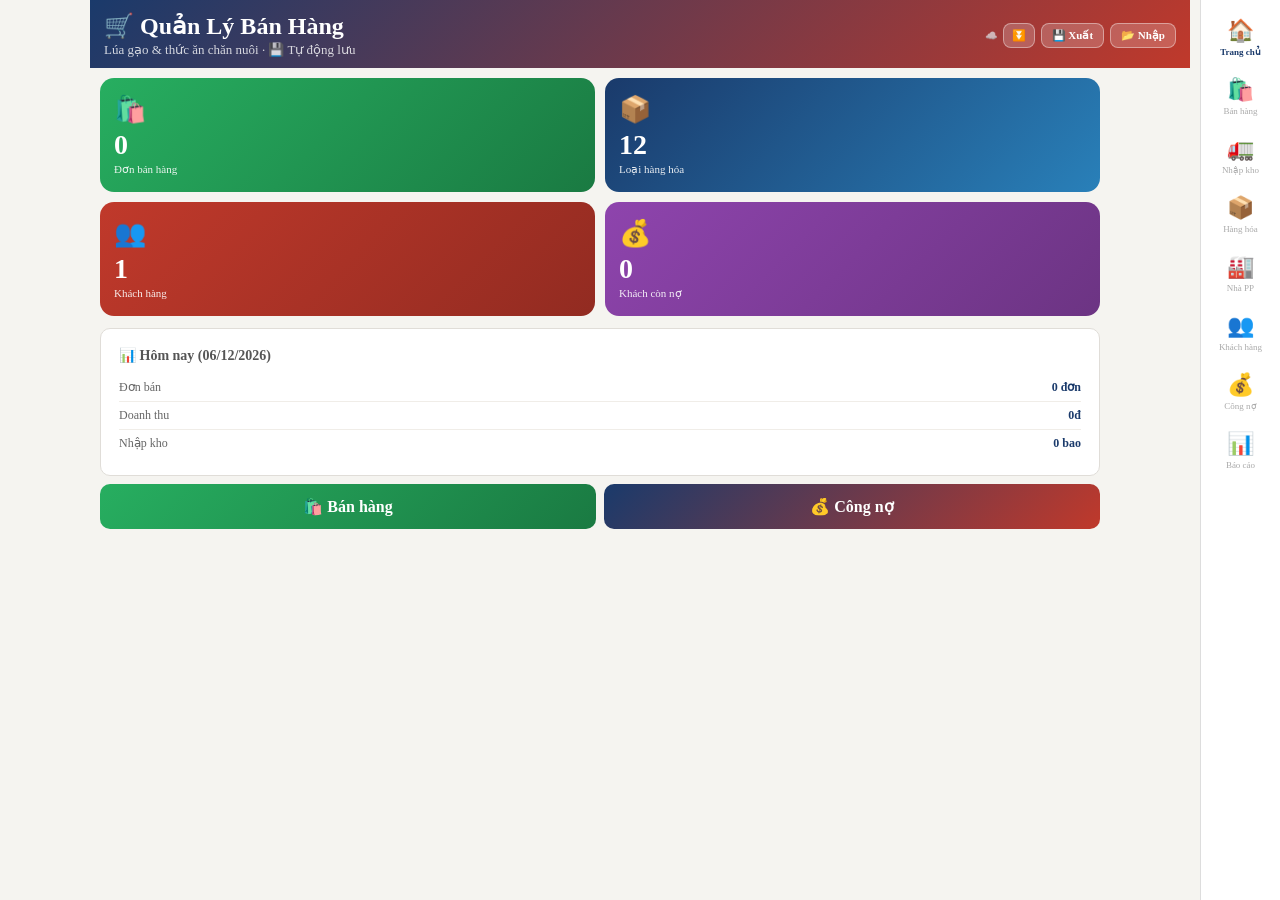
==== index.html @ ccd93d7a "Add files via upload" ====
<!DOCTYPE html>
<html lang="vi">
<head>
<meta charset="UTF-8">
<meta name="viewport" content="width=device-width,initial-scale=1,maximum-scale=1,user-scalable=no">
<meta name="theme-color" content="#1a3a6b">
<meta name="apple-mobile-web-app-capable" content="yes">
<meta name="apple-mobile-web-app-status-bar-style" content="black-translucent">
<meta name="apple-mobile-web-app-title" content="Bán Hàng">
<meta name="application-name" content="Bán Hàng">
<link rel="apple-touch-icon" id="apple-icon" sizes="192x192" href="">
<link rel="icon" id="fav-icon" type="image/png" href="">
<title>Quản Lý Bán Hàng</title>

<style>
*{box-sizing:border-box;margin:0;padding:0}
body{font-family:'Times New Roman',serif;background:#f5f4f0;max-width:430px;margin:0 auto;min-height:100vh}
button,input,select{font-family:inherit}
.app{display:flex;flex-direction:column;min-height:100vh}
.hdr{background:linear-gradient(135deg,#1a3a6b,#c0392b);padding:12px 14px 10px;color:#fff}
.hdr h1{font-size:17px;font-weight:700}
.hdr p{font-size:11px;opacity:.8;margin-top:2px}
.body{flex:1;padding:10px 10px 76px;overflow-y:auto}
/* NAV MẶC ĐỊNH - nằm dưới (mobile) */
.nav{position:fixed;bottom:0;left:50%;transform:translateX(-50%);width:100%;max-width:430px;background:#fff;border-top:.5px solid #ddd;display:flex;z-index:50;flex-direction:row}
.nav button{flex:1;padding:4px 0 6px;border:none;background:none;display:flex;flex-direction:column;align-items:center;gap:1px;cursor:pointer;color:#aaa;font-size:8px}
.nav button.active{color:#1a3a6b;font-weight:700}
.nav .ico{font-size:16px}
/* NAV DỌC - khi màn hình rộng */
.nav.vertical{position:fixed;right:0;top:0;bottom:0;left:auto;transform:none;width:80px;max-width:80px;height:100vh;border-top:none;border-left:.5px solid #ddd;flex-direction:column;padding:8px 0}
.nav.vertical button{flex:none;padding:10px 4px;font-size:9px;width:100%}
.nav.vertical .ico{font-size:22px}
/* BODY khi nav dọc */
.body.has-sidenav{padding:10px 90px 10px 10px}
.card{background:#fff;border-radius:10px;border:.5px solid #e0ddd8;padding:10px 12px;margin-bottom:8px}
.btn{width:100%;padding:10px;border-radius:10px;background:linear-gradient(135deg,#1a3a6b,#c0392b);color:#fff;border:none;font-weight:700;font-size:13px;cursor:pointer;margin-bottom:9px}
.btn.g{background:linear-gradient(135deg,#27ae60,#1a7a42)}
.btn.gr{background:#888}
.btn.sm{width:auto;padding:4px 8px;font-size:10px;margin-bottom:0;border-radius:6px}
.btn.sm.e{background:#EEEDFE;color:#1a3a6b}
.btn.sm.d{background:#FCEBEB;color:#c0392b}
.inp{width:100%;padding:8px 10px;border-radius:8px;border:.5px solid #ccc;font-size:13px;outline:none}
.sel{width:100%;padding:8px 10px;border-radius:8px;border:.5px solid #ccc;font-size:13px;background:#fff}
.lbl{font-size:11px;color:#555;margin-bottom:3px;display:block;margin-top:7px}
.st{font-size:12px;color:#555;margin-bottom:5px;font-weight:700}
.g2{display:grid;grid-template-columns:1fr 1fr;gap:8px;margin-bottom:8px}
.g3{display:grid;grid-template-columns:1fr 1fr 1fr;gap:6px}
.ov{position:fixed;inset:0;background:rgba(0,0,0,.5);z-index:100;display:flex;align-items:flex-end;justify-content:center}
.sh{background:#fff;border-radius:14px 14px 0 0;padding:16px 13px 28px;width:100%;max-width:430px;max-height:92vh;overflow-y:auto}
.toast{position:fixed;top:18px;left:50%;transform:translateX(-50%);background:#1a3a6b;color:#fff;padding:8px 18px;border-radius:999px;font-size:12px;z-index:300;white-space:nowrap;display:none}
.th{display:grid;background:#1a3a6b;padding:6px 8px;gap:3px;border-radius:8px 8px 0 0}
.th span{font-size:10px;color:#fff;font-weight:700}
.tr{display:grid;padding:5px 8px;gap:3px;align-items:center;border-bottom:.5px solid #f0ede8}
.tr:nth-child(even){background:#f9f8f5}
.tr:nth-child(odd){background:#fff}
.ti{padding:4px 6px;border-radius:6px;border:.5px solid #ddd;font-size:12px;outline:none;width:100%;background:#fff}
.ts{padding:4px 5px;border-radius:6px;border:.5px solid #ddd;font-size:11px;background:#fff;width:100%}
.bdg{font-size:9px;padding:2px 6px;border-radius:999px;font-weight:700;display:inline-block}
.npp-hdr{border-radius:10px;padding:9px 13px;display:flex;align-items:center;cursor:pointer;background:linear-gradient(135deg,#1a3a6b,#c0392b);margin-bottom:0}
.npp-hdr.op{border-radius:10px 10px 0 0}
.npp-bd{background:#fff;border:.5px solid #e0ddd8;border-top:none;border-radius:0 0 10px 10px;overflow:hidden;margin-bottom:7px}
@media print{.nav,.no-print{display:none!important}}
@media(min-width:600px){
  body{max-width:680px;font-size:15px}
  .hdr h1{font-size:22px}
  .hdr p{font-size:13px}
  .card{padding:18px}
  .btn{font-size:15px;padding:13px}
  .inp,.sel{font-size:15px;padding:12px 14px}
  .lbl{font-size:13px}
  .st{font-size:14px}
  .body{padding:16px 16px 80px}
  .nav button{font-size:10px;padding:6px 0 8px}
  .nav .ico{font-size:20px}
  .th span{font-size:12px}
  .ti{font-size:14px;padding:6px 8px}
  .ts{font-size:13px;padding:6px 8px}
  .bdg{font-size:11px;padding:3px 8px}
  .toast{font-size:14px;padding:10px 22px}
}
@media(min-width:900px){
  body{max-width:960px;font-size:16px}
  .hdr h1{font-size:24px}
  .inp,.sel{font-size:16px}
  .btn{font-size:16px}
  .lbl{font-size:14px}
  .sh{max-width:540px}
  .nav{max-width:960px}
}
@media(min-width:1200px){
  body{max-width:1100px}
  .sh{max-width:580px}
}
</style>
</head>
<body>
<div class="app">
  <div class="hdr">
    <div style="display:flex;align-items:center;justify-content:space-between">
      <div>
        <h1>🛒 Quản Lý Bán Hàng</h1>
        <p>Lúa gạo &amp; thức ăn chăn nuôi · 💾 Tự động lưu</p>
      </div>
      <div style="display:flex;gap:6px;align-items:center">
        <span id="sync_status" style="font-size:10px;color:rgba(255,255,255,.7);transition:opacity .5s">☁️</span>
        <button onclick="syncDown()" style="padding:5px 8px;border-radius:8px;background:rgba(255,255,255,.2);color:#fff;border:1px solid rgba(255,255,255,.4);font-size:11px;cursor:pointer" title="Tải từ cloud">⏬</button>
        <button onclick="xuatDL()" style="padding:5px 10px;border-radius:8px;background:rgba(255,255,255,.2);color:#fff;border:1px solid rgba(255,255,255,.4);font-size:11px;cursor:pointer;font-weight:700">💾 Xuất</button>
        <label style="padding:5px 10px;border-radius:8px;background:rgba(255,255,255,.2);color:#fff;border:1px solid rgba(255,255,255,.4);font-size:11px;cursor:pointer;font-weight:700">📂 Nhập<input type="file" accept=".json" onchange="nhapDL(this)" style="display:none"></label>
      </div>
    </div>
  </div>
  <div class="body" id="body"></div>
  <nav class="nav" id="nav"></nav>
</div>
<div class="toast" id="toast"></div>
<div class="ov" id="ov" style="display:none">
  <div class="sh" id="sh"></div>
</div>



<script>

// Tạo icon PNG động bằng Canvas
document.addEventListener('DOMContentLoaded',function(){
(function(){
  function makeIcon(size){
    const c=document.createElement('canvas');
    c.width=size;c.height=size;
    const ctx=c.getContext('2d');
    const r=size*0.2;
    // Nền gradient bo góc
    const g=ctx.createLinearGradient(0,0,size,size);
    g.addColorStop(0,'#1a3a6b');
    g.addColorStop(1,'#c0392b');
    ctx.fillStyle=g;
    ctx.beginPath();
    ctx.moveTo(r,0);ctx.lineTo(size-r,0);
    ctx.quadraticCurveTo(size,0,size,r);
    ctx.lineTo(size,size-r);
    ctx.quadraticCurveTo(size,size,size-r,size);
    ctx.lineTo(r,size);
    ctx.quadraticCurveTo(0,size,0,size-r);
    ctx.lineTo(0,r);
    ctx.quadraticCurveTo(0,0,r,0);
    ctx.closePath();ctx.fill();
    // Bông lúa
    ctx.font=(size*0.45)+'px serif';
    ctx.textAlign='center';ctx.textBaseline='middle';
    ctx.fillText('🌾',size/2,size*0.38);
    // Con heo
    ctx.font=(size*0.3)+'px serif';
    ctx.fillText('🐖',size/2,size*0.75);
    return c.toDataURL('image/png');
  }
  // Tạo icon 192x192 cho Android/iOS
  const url192=makeIcon(192);
  const url32=makeIcon(32);
  // Gán vào link tags
  document.getElementById('apple-icon').href=url192;
  document.getElementById('fav-icon').href=url32;
  // Thêm manifest động cho Android PWA
  const manifest={
    name:'Quản Lý Bán Hàng',
    short_name:'Bán Hàng',
    start_url:'./',
    display:'standalone',
    background_color:'#1a3a6b',
    theme_color:'#1a3a6b',
    icons:[{src:url192,sizes:'192x192',type:'image/png'},{src:url192,sizes:'512x512',type:'image/png'}]
  };
  const blob=new Blob([JSON.stringify(manifest)],{type:'application/json'});
  const mUrl=URL.createObjectURL(blob);
  const ml=document.createElement('link');
  ml.rel='manifest';ml.href=mUrl;
  document.head.appendChild(ml);
})();
});




const SK='bh_v8';
const INDS=['🌾 Lúa gạo','🐾 Thức ăn chăn nuôi'];
const GROUPS=['🐟 Thủy sản','🐖 Gia súc gia cầm','🌾 Lúa / Gạo / Cám','💊 Thuốc / Phụ gia','📦 Khác'];
const SZF=['','0.3 ly','0.5 ly','0.8 ly','1 ly','2 ly','3 ly','4 ly','6 ly','8 ly','9 ly','10 ly','12 ly'];
const SZG=['','Bắp hạt','Bắp 2 ly','Bắp 4 ly','Bắp 6 ly','Hạt nhỏ','Hạt to','Nguyên hạt','Xay mịn','Xay thô'];
const NETS=[1,5,10,15,25,40,50];
const DTYPES=['Không có','% Phần trăm','Số tiền','Công thức (X+Y)'];
const PAYS=['Tiền mặt','Chuyển khoản','Công nợ','Kết hợp'];
const PROVS=['An Giang','Bạc Liêu','Bến Tre','Cà Mau','Cần Thơ','Đồng Tháp','Hậu Giang','Kiên Giang','Long An','Sóc Trăng','Tiền Giang','Trà Vinh','Vĩnh Long','Khác'];
const CARS=['Xe máy','Xe tải nhỏ','Xe tải lớn','Xe bán tải','Xe đạp','Khác'];
const CNOTES=['Dễ tính','Khó tính','Hay trả chậm','Khách VIP','Cần chú ý','Khách mới','Thân thiết'];
const NC={'Dễ tính':['#E1F5EE','#0F6E56'],'Khó tính':['#FCEBEB','#A32D2D'],'Hay trả chậm':['#FAEEDA','#854F0B'],'Khách VIP':['#EEEDFE','#3C3489'],'Cần chú ý':['#FCEBEB','#854F0B'],'Khách mới':['#E6F1FB','#185FA5'],'Thân thiết':['#EAF3DE','#27500A']};
const GC={'🐟 Thủy sản':['#E6F1FB','#185FA5'],'🐖 Gia súc gia cầm':['#EEEDFE','#3C3489'],'🌾 Lúa / Gạo / Cám':['#EAF3DE','#27500A'],'💊 Thuốc / Phụ gia':['#FAEEDA','#854F0B'],'📦 Khác':['#F1EFE8','#5F5E5A']};
const TABS=[{k:'home',l:'Trang chủ',i:'🏠'},{k:'sell',l:'Bán hàng',i:'🛍️'},{k:'import',l:'Nhập kho',i:'🚛'},{k:'products',l:'Hàng hóa',i:'📦'},{k:'npp',l:'Nhà PP',i:'🏭'},{k:'customers',l:'Khách hàng',i:'👥'},{k:'debt',l:'Công nợ',i:'💰'},{k:'report',l:'Báo cáo',i:'📊'}];
const TODAY=new Date().toISOString().slice(0,10);
function getToday(){return new Date().toISOString().slice(0,10);}
let NID=500;

// Helper functions defined below
// setPer defined below

const INIT_NPPS=[
  {id:'HT',name:'NewHope',loc:'Bạc Liêu',bot:true,ind:['🐾 Thức ăn chăn nuôi']},
  {id:'HaiDai',name:'Hải Đại',loc:'Bạc Liêu',bot:false,ind:['🐾 Thức ăn chăn nuôi']},
  {id:'NQP',name:'NQP',loc:'Cai Lậy',bot:false,ind:['🌾 Lúa gạo']},
  {id:'NHG',name:'NHG',loc:'Thốt Nốt',bot:false,ind:['🌾 Lúa gạo','🐾 Thức ăn chăn nuôi']},
  {id:'LocPhat',name:'Lộc Phát',loc:'Sadec',bot:false,ind:['🌾 Lúa gạo']},
  {id:'Dachan',name:'Dachan',loc:'Sóc Trăng',bot:false,ind:['🐾 Thức ăn chăn nuôi']},
  {id:'EH',name:'EH',loc:'Hậu Giang',bot:false,ind:['🐾 Thức ăn chăn nuôi']},
  {id:'TVT',name:'TVT',loc:'Hậu Giang',bot:false,ind:['🐾 Thức ăn chăn nuôi']},
];

const INIT_PRODS=[
  {id:1,code:'510',npp:'HT',ind:'🐾 Thức ăn chăn nuôi',group:'🐖 Gia súc gia cầm',animal:'Gà con',name:'Gà con mới nở',protein:21,net:25,prices:[{price:0,date:'2026-01-01'}],discount:{type:'Không có'}},
  {id:2,code:'511',npp:'HT',ind:'🐾 Thức ăn chăn nuôi',group:'🐖 Gia súc gia cầm',animal:'Gà lớn',name:'Gà lớn',protein:19,net:25,prices:[{price:0,date:'2026-01-01'}],discount:{type:'Không có'}},
  {id:3,code:'853',npp:'HT',ind:'🐾 Thức ăn chăn nuôi',group:'🐖 Gia súc gia cầm',animal:'Heo',name:'Heo thịt',protein:32,net:25,prices:[{price:250000,date:'2026-04-01'},{price:262000,date:'2026-04-13'}],discount:{type:'Không có'}},
  {id:4,code:'915',npp:'HT',ind:'🐾 Thức ăn chăn nuôi',group:'🐖 Gia súc gia cầm',animal:'Heo',name:'Heo nái chửa',protein:13,net:25,prices:[{price:0,date:'2026-01-01'}],discount:{type:'Không có'}},
  {id:5,code:'6318',npp:'HT',ind:'🐾 Thức ăn chăn nuôi',group:'🐟 Thủy sản',animal:'Cá',name:'Cá có vảy',protein:18,net:25,prices:[{price:0,date:'2026-01-01'}],discount:{type:'Không có'}},
  {id:6,code:'633',npp:'HT',ind:'🐾 Thức ăn chăn nuôi',group:'🐟 Thủy sản',animal:'Cá',name:'Cá tạp cá phi',protein:20,net:25,prices:[{price:0,date:'2026-01-01'}],discount:{type:'Không có'}},
  {id:7,code:'H666',npp:'HaiDai',ind:'🐾 Thức ăn chăn nuôi',group:'🐖 Gia súc gia cầm',animal:'Gà',name:'Gà lớn',protein:15,net:25,prices:[{price:200000,date:'2026-01-01'}],discount:{type:'Công thức (X+Y)',x:'10',y:'1'}},
  {id:8,code:'D48',npp:'HaiDai',ind:'🐾 Thức ăn chăn nuôi',group:'🐖 Gia súc gia cầm',animal:'Vịt',name:'Vịt đẻ',protein:20,net:25,prices:[{price:211000,date:'2026-01-01'}],discount:{type:'Không có'}},
  {id:9,code:'5451',npp:'NQP',ind:'🌾 Lúa gạo',group:'🌾 Lúa / Gạo / Cám',animal:'Gạo',name:'Gạo dẻo cơm mới',protein:0,net:25,prices:[{price:11200,date:'2026-01-01'}],discount:{type:'Không có'}},
  {id:10,code:'ST25',npp:'NHG',ind:'🌾 Lúa gạo',group:'🌾 Lúa / Gạo / Cám',animal:'Gạo',name:'Gạo ST25 hương biển',protein:0,net:25,prices:[{price:13500,date:'2026-01-01'}],discount:{type:'Không có'}},
  {id:11,code:'BắpBể',npp:'NHG',ind:'🌾 Lúa gạo',group:'🌾 Lúa / Gạo / Cám',animal:'Bắp',name:'Bắp làm bể',protein:0,net:25,prices:[{price:0,date:'2026-01-01'}],discount:{type:'Không có'}},
  {id:12,code:'S01',npp:'Dachan',ind:'🐾 Thức ăn chăn nuôi',group:'🐟 Thủy sản',animal:'Cá',name:'Thức ăn hỗn hợp cá',protein:40,net:25,prices:[{price:0,date:'2026-01-01'}],discount:{type:'Không có'}},
];
const INIT_CUSTS=[{id:1,name:'Trần Văn A',gender:'Nam',phone:'123456',licensePlate:'51A123',carType:'Xe tải nhỏ',carColor:'Trắng',houseNo:'222',ward:'7',street:'Trần Phú',province:'Bạc Liêu',type:'Khách sỉ',payMethod:'Tiền mặt',custNote:'Dễ tính',note:''}];

// STATE
let S={
  tab:'home',
  npps:[...INIT_NPPS],
  products:[...INIT_PRODS],
  customers:[...INIT_CUSTS],
  orders:[],imports:[],returns:[],payments:[],stock:[],
  oNpp:{},selCust:null,showInv:null,
  sell:{cid:'',date:getToday(),pay:'Tiền mặt',note:'',ind:'🐾 Thức ăn chăn nuôi',rows:eR(6),editId:null},
  imp:{ind:'🐾 Thức ăn chăn nuôi',npp:'HT',date:getToday(),rows:eR(8)},
  pf:{ind:'Tất cả',npp:'Tất cả',s:''},
  rpt:{tab:'overview',per:'day',from:getToday(),to:getToday(),ind:'Tất cả',pcode:'',bFrom:getToday(),bTo:getToday()},
  cs:'',cFrom:'',cTo:'',modal:null
};

function eR(n){return Array.from({length:n},(_,i)=>({id:i,pid:'',qty:'',price:'',size:''}));}

// PERSIST
function ld(){
  try{
    const d=localStorage.getItem(SK);
    if(d){
      const p=JSON.parse(d);
      if(p.npps)S.npps=p.npps;
      if(p.products)S.products=p.products;
      if(p.customers)S.customers=p.customers;
      if(p.orders)S.orders=p.orders;
      if(p.imports)S.imports=p.imports;
      if(p.returns)S.returns=p.returns;
      if(p.payments)S.payments=p.payments;
      if(p.stock)S.stock=p.stock;
    }
    // Dọn dẹp SP trùng ID
    const seen={};
    S.products=S.products.filter(p=>{
      if(seen[p.id])return false;
      seen[p.id]=true;
      return true;
    });
    // Dọn dẹp NPP trùng ID
    const seenNpp={};
    S.npps=S.npps.filter(n=>{
      if(seenNpp[n.id])return false;
      seenNpp[n.id]=true;
      return true;
    });
    // Dọn dẹp NPP trùng tên
    const seenNppName={};
    S.npps=S.npps.filter(n=>{
      const key=n.name.trim().toLowerCase();
      if(seenNppName[key])return false;
      seenNppName[key]=true;
      return true;
    });
  }catch(e){}
}
function sv(){
  try{localStorage.setItem(SK,JSON.stringify({npps:S.npps,products:S.products,customers:S.customers,orders:S.orders,imports:S.imports,returns:S.returns||[],payments:S.payments||[],stock:S.stock||[]}));}catch(e){}
}

// XUẤT DỮ LIỆU
function xuatDL(){
  const data={
    version:'bh_v8',
    exportDate:new Date().toISOString(),
    npps:S.npps,
    products:S.products,
    customers:S.customers,
    orders:S.orders,
    imports:S.imports,
    returns:S.returns||[]
  };
  const json=JSON.stringify(data,null,2);
  const blob=new Blob([json],{type:'application/json'});
  const url=URL.createObjectURL(blob);
  const a=document.createElement('a');
  const dateStr=new Date().toISOString().slice(0,10);
  a.href=url;
  a.download='banhang_data_'+dateStr+'.json';
  a.click();
  URL.revokeObjectURL(url);
  showT('✅ Đã xuất dữ liệu!');
}

// NHẬP DỮ LIỆU — MERGE thông minh, không ghi đè
function nhapDL(input){
  const file=input.files[0];
  if(!file)return;
  const reader=new FileReader();
  reader.onload=function(ev){
    try{
      const data=JSON.parse(ev.target.result);
      if(!data.products&&!data.npps){showT('⚠️ File không đúng định dạng!');return;}

      // Đếm dữ liệu mới sẽ được thêm vào
      const newProds=(data.products||[]).filter(p=>!S.products.find(x=>x.code===p.code));
      const newNpps=(data.npps||[]).filter(n=>!S.npps.find(x=>x.id===n.id));
      const newCusts=(data.customers||[]).filter(c=>!S.customers.find(x=>x.id===c.id));
      const newOrders=(data.orders||[]).filter(o=>!S.orders.find(x=>x.id===o.id));
      const newImports=(data.imports||[]).filter(i=>!S.imports.find(x=>x.date===i.date&&x.productCode===i.productCode&&x.qty===i.qty));
      const newReturns=(data.returns||[]).filter(r=>!(S.returns||[]).find(x=>x.date===r.date&&x.productCode===r.productCode&&x.qty===r.qty));
      const newPayments=(data.payments||[]).filter(p=>!(S.payments||[]).find(x=>x.id===p.id));

      // Đếm sản phẩm sẽ được cập nhật giá
      const updProds=(data.products||[]).filter(p=>{
        const ex=S.products.find(x=>x.code===p.code);
        if(!ex)return false;
        const newPrices=(p.prices||[]).filter(pr=>!(ex.prices||[]).find(ep=>ep.date===pr.date));
        return newPrices.length>0;
      });

      const info=[
        '📊 MERGE DỮ LIỆU (không ghi đè)',
        '━━━━━━━━━━━━━━━━━━━━',
        '🆕 SP mới thêm: '+newProds.length+' mã',
        '📈 SP cập nhật giá: '+updProds.length+' mã',
        '🏭 NPP mới: '+newNpps.length,
        '👥 Khách mới: '+newCusts.length,
        '🚛 Nhập kho mới: '+newImports.length+' dòng',
        '📋 Đơn bán mới: '+newOrders.length+' đơn',
        '↩️ Đổi trả mới: '+newReturns.length,
        '━━━━━━━━━━━━━━━━━━━━',
        'Dữ liệu cũ được GIỮ NGUYÊN',
        'Tiếp tục không?'
      ].join('\n');
      if(!confirm(info))return;

      // MERGE NPP
      newNpps.forEach(n=>S.npps.push(n));

      // MERGE sản phẩm: thêm mới + cập nhật giá SP đã có
      newProds.forEach(p=>S.products.push(p));
      S.products.forEach((p,idx)=>{
        const incoming=( data.products||[]).find(x=>x.code===p.code);
        if(!incoming)return;
        // Merge giá: chỉ thêm ngày chưa có
        const existDates=new Set((p.prices||[]).map(x=>x.date));
        const toAdd=(incoming.prices||[]).filter(pr=>!existDates.has(pr.date));
        if(toAdd.length>0){
          S.products[idx]={...p,prices:[...(p.prices||[]),...toAdd].sort((a,b)=>a.date.localeCompare(b.date))};
        }
        // Cập nhật chiết khấu nếu SP cũ chưa có
        if(p.discount&&p.discount.type==='Không có'&&incoming.discount&&incoming.discount.type!=='Không có'){
          S.products[idx]={...S.products[idx],discount:incoming.discount};
        }
      });

      // MERGE khách hàng
      newCusts.forEach(c=>S.customers.push(c));

      // MERGE đơn bán
      newOrders.forEach(o=>S.orders.push(o));

      // MERGE nhập kho
      newImports.forEach(i=>S.imports.push(i));

      // MERGE đổi trả
      if(!S.returns)S.returns=[];
      newReturns.forEach(r=>S.returns.push(r));

      // MERGE công nợ
      if(!S.payments)S.payments=[];
      newPayments.forEach(p=>S.payments.push(p));

      sv();
      const msg='✅ Merge xong!\n🆕 '+newProds.length+' SP mới · 📈 '+updProds.length+' SP cập nhật giá\n🚛 '+newImports.length+' nhập kho · 📋 '+newOrders.length+' đơn bán';
      showT('✅ Merge dữ liệu thành công!');
      render();
      alert(msg);
    }catch(err){
      showT('❌ Lỗi: '+err.message);
      console.error(err);
    }
    input.value='';
  };
  reader.readAsText(file,'utf-8');
}

// ==================== SUPABASE SYNC ====================
const SB_URL='https://jriumdfrfmgyilteehze.supabase.co';
const SB_KEY='sb_publishable_mqYYaTfqEgvsEJ-yu4kqPA_cDki34QG';
const SB_TABLE='banhang_data';
let syncTimer=null;
let isSyncing=false;
let lastSyncTime=null;

async function sbFetch(method,body=null){
  const opts={method,headers:{'Content-Type':'application/json','apikey':SB_KEY,'Authorization':'Bearer '+SB_KEY}};
  if(body)opts.body=JSON.stringify(body);
  const res=await fetch(`${SB_URL}/rest/v1/${SB_TABLE}?id=eq.main`,opts);
  return res;
}

// Đẩy dữ liệu lên cloud
async function syncUp(){
  if(isSyncing)return;
  isSyncing=true;
  showSyncStatus('⏫ Đang lưu cloud...');
  try{
    const payload={id:'main',data:{npps:S.npps,products:S.products,customers:S.customers,orders:S.orders,imports:S.imports,returns:S.returns||[],payments:S.payments||[],stock:S.stock||[]},updated_at:new Date().toISOString()};
    const res=await sbFetch('PATCH',payload);
    if(res.ok){lastSyncTime=new Date();showSyncStatus('☁️ Đã lưu '+fmtTime(lastSyncTime));}
    else{showSyncStatus('⚠️ Lỗi lưu cloud');}
  }catch(e){showSyncStatus('📵 Offline');}
  isSyncing=false;
}

// Kéo dữ liệu từ cloud về
async function syncDown(silent=false){
  if(!silent)showSyncStatus('⏬ Đang tải...');
  try{
    const res=await fetch(`${SB_URL}/rest/v1/${SB_TABLE}?id=eq.main&select=data,updated_at`,{headers:{'apikey':SB_KEY,'Authorization':'Bearer '+SB_KEY}});
    if(!res.ok){if(!silent)showSyncStatus('⚠️ Lỗi tải');return false;}
    const rows=await res.json();

    // Cloud trống → đẩy local lên
    if(!rows||!rows.length||!rows[0].data||Object.keys(rows[0].data).length===0){
      if(!silent)showSyncStatus('☁️ Cloud trống → đang lưu lên...');
      await syncUp();
      return false;
    }

    const d=rows[0].data;
    if(!d.products||d.products.length===0){
      if(!silent)showSyncStatus('☁️ Cloud chưa có dữ liệu → đang lưu lên...');
      await syncUp();
      return false;
    }

    const cloudTime=new Date(rows[0].updated_at);
    const localTimeStr=localStorage.getItem(SK+'_synctime');
    const localTime=localTimeStr?new Date(localTimeStr):new Date(0);

    // So sánh theo THỜI GIAN — cloud mới hơn → tải về
    if(cloudTime>localTime){
      if(!silent){
        const ok=confirm('Cloud có dữ liệu mới hơn ('+fmtTime(cloudTime)+')\nTải về không?');
        if(!ok)return false;
      }
      if(d.npps)S.npps=d.npps;
      if(d.products)S.products=d.products;
      if(d.customers)S.customers=d.customers;
      if(d.orders)S.orders=d.orders;
      if(d.imports)S.imports=d.imports;
      if(d.returns)S.returns=d.returns;
      if(d.payments)S.payments=d.payments;
      if(d.stock)S.stock=d.stock;
      sv();
      localStorage.setItem(SK+'_synctime',cloudTime.toISOString());
      lastSyncTime=cloudTime;
      showSyncStatus('✅ Đã tải '+fmtTime(cloudTime));
      render();
      return true;
    } else {
      if(!silent)showSyncStatus('☁️ Đã đồng bộ '+fmtTime(cloudTime));
      return false;
    }
  }catch(e){if(!silent)showSyncStatus('📵 Offline');return false;}
}

function fmtTime(d){
  if(!d)return'';
  return d.getHours().toString().padStart(2,'0')+':'+d.getMinutes().toString().padStart(2,'0');
}

function showSyncStatus(msg){
  let el=document.getElementById('sync_status');
  if(!el)return;
  el.textContent=msg;
  el.style.opacity='1';
  clearTimeout(el._t);
  el._t=setTimeout(()=>{el.style.opacity='.6';},3000);
}

// Lưu + tự đẩy lên cloud sau 2 giây (debounce)
function svSync(){
  sv();
  clearTimeout(syncTimer);
  syncTimer=setTimeout(()=>{
    syncUp();
    localStorage.setItem(SK+'_synctime',new Date().toISOString());
  },2000);
}
// HELPERS
const fmt=n=>(n||0).toLocaleString('vi-VN')+'đ';
const fmtN=n=>(n||0).toLocaleString('vi-VN');
const fmtD=d=>{if(!d)return'';const[y,m,dd]=d.split('-');return dd+'/'+m+'/'+y;};
const calcBOT=b=>{if(b>=56&&b<=65)return 20000;if(b>=110&&b<=126)return 40000;return 0;};
// Quy đổi số lượng về bao chuẩn 25kg
// VD: 10 túi 5kg = 10*5/25 = 2 bao chuẩn
const toBao=(qty,net)=>net&&net!==25?Math.round(qty*(net/25)*100)/100:qty;
const glp=p=>{if(!p||!p.prices||!p.prices.length)return 0;return[...p.prices].sort((a,b)=>b.date.localeCompare(a.date))[0].price;};
const nn=id=>{const n=S.npps.find(x=>x.id===id);return n?n.name:id;};
const gc=g=>GC[g]||['#F1EFE8','#5F5E5A'];
const getSZ=g=>g==='🌾 Lúa / Gạo / Cám'?SZG:SZF;
const hasSZ=g=>g==='🐟 Thủy sản'||g==='🌾 Lúa / Gạo / Cám';
const isGr=i=>i==='🌾 Lúa gạo';
const e=s=>String(s||'').replace(/&/g,'&amp;').replace(/</g,'&lt;').replace(/>/g,'&gt;').replace(/"/g,'&quot;');
const numClean=v=>+(String(v).replace(/[^0-9]/g,''))||0;

function showT(msg){const t=document.getElementById('toast');t.textContent=msg;t.style.display='block';setTimeout(()=>t.style.display='none',2500);}
function cM(){document.getElementById('ov').style.display='none';S.showInv=null;}
function openSh(html){document.getElementById('sh').innerHTML=html;document.getElementById('ov').style.display='flex';}

// NAV
function isWideScreen(){return window.innerWidth>=600;}

function rNav(){
  var nav=document.getElementById('nav');
  var body=document.getElementById('body');
  var wide=isWideScreen();
  // Chuyển class nav
  if(wide){nav.classList.add('vertical');}
  else{nav.classList.remove('vertical');}
  // Chuyển padding body
  if(body){
    if(wide){body.classList.add('has-sidenav');body.classList.remove('pb-nav');}
    else{body.classList.remove('has-sidenav');}
  }
  nav.innerHTML=TABS.map(function(t){
    var active=S.tab===t.k?'active':'';
    return '<button class="'+active+'" onclick="gT(\''+t.k+'\')">'
      +'<span class="ico">'+t.i+'</span>'
      +(wide?'<span style="font-size:9px;margin-top:2px">'+e(t.l)+'</span>':e(t.l))
      +'</button>';
  }).join('');
}

// Lắng nghe thay đổi kích thước cửa sổ
window.addEventListener('resize',function(){rNav();});

function gT(t){S.tab=t;if(t!=='customers')S.selCust=null;render();}

// RENDER
function render(){
  rNav();
  const b=document.getElementById('body');
  if(!b)return;
  // Hiện loading trước để Safari không bị timeout
  b.innerHTML='<div style="text-align:center;padding:40px;color:#aaa;font-size:13px">⏳</div>';
  setTimeout(function(){
    try{
      var html='';
      if(S.tab==='home')html=rHome();
      else if(S.tab==='sell')html=rSell();
      else if(S.tab==='import')html=rImport();
      else if(S.tab==='products')html=rProducts();
      else if(S.tab==='customers')html=rCustomers();
      else if(S.tab==='debt')html=rDebt();
      else if(S.tab==='npp')html=rNppTab();
      else if(S.tab==='report')html=rReport();
      b.innerHTML=html;
      // Post-render
      if(S.tab==='products')rProdList();
      else if(S.tab==='customers'&&!S.selCust)rCustList();
      else if(S.tab==='report')afterRenderReport();
    }catch(err){
      b.innerHTML='<div style="padding:20px;color:red;font-size:12px">Lỗi: '+err.message+'<br>Tab: '+S.tab+'</div>';
      console.error(err);
    }
  },10);
}

// HOME
function rHome(){
  const tO=S.orders.filter(o=>o.date===getToday());
  const pays=S.payments||[];
  const openDebts=pays.filter(p=>!p.closed);
  const totalDebt=openDebts.reduce((a,p)=>a+p.debt,0);
  // Dự báo khách sắp lấy hàng (trong 3 ngày tới)
  const forecasts=getForecast().filter(f=>{
    const diff=(new Date(f.nextDate)-new Date(getToday()))/(1000*60*60*24);
    return diff>=0&&diff<=3;
  });
  return`<div style="display:grid;grid-template-columns:1fr 1fr;gap:10px;margin-bottom:12px">
  ${[{bg:'linear-gradient(135deg,#27ae60,#1a7a42)',i:'🛍️',v:S.orders.length,l:'Đơn bán hàng',t:'sell'},
     {bg:'linear-gradient(135deg,#1a3a6b,#2980b9)',i:'📦',v:S.products.length,l:'Loại hàng hóa',t:'products'},
     {bg:'linear-gradient(135deg,#c0392b,#922b21)',i:'👥',v:S.customers.length,l:'Khách hàng',t:'customers'},
     {bg:'linear-gradient(135deg,#8e44ad,#6c3483)',i:'💰',v:openDebts.length,l:'Khách còn nợ',t:'debt'}
  ].map(x=>`<div onclick="gT('${x.t}')" style="background:${x.bg};border-radius:14px;padding:16px 14px;cursor:pointer;color:#fff"><div style="font-size:26px">${x.i}</div><div style="font-size:28px;font-weight:700;margin:4px 0 2px">${x.v}</div><div style="font-size:11px;opacity:.9">${x.l}</div></div>`).join('')}
  </div>
  ${totalDebt>0?`<div style="background:linear-gradient(135deg,#c0392b,#922b21);border-radius:12px;padding:12px 14px;margin-bottom:10px;color:#fff;cursor:pointer" onclick="gT('debt')">
    <div style="font-size:11px;opacity:.85">⚠️ Tổng công nợ chưa thu</div>
    <div style="font-size:22px;font-weight:700;margin-top:2px">${fmt(totalDebt)}</div>
    <div style="font-size:10px;opacity:.75;margin-top:2px">${openDebts.length} khách · Bấm để xem chi tiết</div>
  </div>`:''}
  ${forecasts.length>0?`<div class="card" style="margin-bottom:10px"><div style="font-size:13px;font-weight:700;color:#1a3a6b;margin-bottom:8px">🔔 Khách sắp lấy hàng</div>
  ${forecasts.map(f=>{const c=S.customers.find(x=>x.id===f.custId);const diff=Math.round((new Date(f.nextDate)-new Date(getToday()))/(1000*60*60*24));return`<div style="display:flex;justify-content:space-between;align-items:center;padding:6px 0;border-bottom:.5px solid #f0ede8"><div><div style="font-size:12px;font-weight:700;color:#1a3a6b">${e(c?c.name:'?')}</div><div style="font-size:10px;color:#888">${f.items}</div></div><span style="font-size:11px;font-weight:700;background:${diff===0?'#FCEBEB':diff<=1?'#FAEEDA':'#E1F5EE'};color:${diff===0?'#c0392b':diff<=1?'#854F0B':'#0F6E56'};padding:3px 8px;border-radius:999px">${diff===0?'Hôm nay':diff===1?'Ngày mai':'Còn '+diff+' ngày'}</span></div>`;}).join('')}
  </div>`:''}
  <div class="card"><div class="st" style="margin-bottom:10px">📊 Hôm nay (${fmtD(getToday())})</div>
  ${[{l:'Đơn bán',v:tO.length+' đơn'},{l:'Doanh thu',v:fmt(tO.reduce((a,o)=>a+o.total,0))},{l:'Nhập kho',v:fmtN(S.imports.filter(i=>i.date===getToday()).reduce((a,x)=>{const p=S.products.find(q=>q.id==x.pid);return a+toBao(x.qty||0,p?p.net:25);},0))+' bao'}].map((x,i)=>`<div style="display:flex;justify-content:space-between;padding:6px 0;border-bottom:${i<2?'.5px solid #f0ede8':'none'}"><span style="font-size:12px;color:#666">${x.l}</span><span style="font-size:12px;font-weight:700;color:#1a3a6b">${x.v}</span></div>`).join('')}
  </div>
  <div style="display:grid;grid-template-columns:1fr 1fr;gap:8px">
    <button class="btn g" style="margin-bottom:0" onclick="gT('sell')">🛍️ Bán hàng</button>
    <button class="btn" style="margin-bottom:0" onclick="gT('debt')">💰 Công nợ</button>
  </div>`;
}

// Format price input realtime with dots
function fmtPriceInput(el,which,idx){
  const raw=el.value.replace(/\D/g,'');
  const num=parseInt(raw)||0;
  const formatted=num>0?num.toLocaleString('vi-VN'):'';
  const pos=el.selectionStart;
  el.value=formatted;
  // Luu vao state ngay de khong bi mat
  const rows=which==='sell'?S.sell.rows:S.imp.rows;
  rows[idx].price=num;
  // Tinh lai tong ma khong render lai (tranh mat focus)
  updateTotDisplay();
}
function updateTotDisplay(){
  // Re-calculate total and update display without full render
  let tot=0,qty=0;
  S.sell.rows.forEach(row=>{
    if(row.pid&&row.qty){qty+=+row.qty;tot+=(+row.qty)*(+row.price||0);}
  });
  const totEl=document.getElementById('sell_tot');
  if(totEl){
    if(tot>0){
      totEl.style.display='flex';
      totEl.querySelector('.tot_qty').textContent='📦 '+fmtN(qty)+' SP';
      totEl.querySelector('.tot_price').textContent='💰 '+fmt(tot);
    } else {
      totEl.style.display='none';
    }
  }
}

// SELL
function rLastOrder(custId){
  var cu=S.customers.find(function(c){return c.id===custId;});
  if(!cu)return'';
  var lastO=S.orders.filter(function(o){return o.customerId===custId;}).sort(function(a,b){return b.date.localeCompare(a.date);})[0];
  if(!lastO)return'';
  var items=lastO.items.filter(function(r){return r.pid&&r.qty;}).map(function(r){var p=S.products.find(function(x){return x.id==r.pid;});return p?p.code+'×'+r.qty:'';}).filter(Boolean).join(', ');
  return'<div style="margin-top:8px;background:#E1F5EE;border-radius:8px;padding:7px 10px;display:flex;justify-content:space-between;align-items:center"><div><div style="font-size:11px;color:#0F6E56;font-weight:700">🔁 Đơn gần nhất: '+fmtD(lastO.date)+'</div><div style="font-size:10px;color:#555">'+items+'</div></div><button onclick="dungLaiDon('+lastO.id+')" style="padding:5px 10px;border-radius:7px;background:#27ae60;color:#fff;border:none;font-size:11px;cursor:pointer;font-weight:700;white-space:nowrap">Dùng lại</button></div>';
}
function rSell(){
  const s=S.sell;
  // Hiển thị TẤT CẢ sản phẩm, nhóm theo ngành
  const spByInd={};
  S.products.forEach(p=>{if(!spByInd[p.ind])spByInd[p.ind]=[];spByInd[p.ind].push(p);});
  const cu=s.cid?S.customers.find(c=>c.id==s.cid):null;
  const nc=cu&&cu.custNote?NC[cu.custNote]:null;
  let tot=0,qty=0;
  const rows=s.rows.map((row,idx)=>{
    const p=row.pid?S.products.find(x=>x.id==row.pid):null;
    const tt=p&&row.qty?(+row.qty)*(+row.price||0):0;
    tot+=tt;if(row.pid&&row.qty)qty+=+row.qty;
    const d=p&&p.discount?p.discount:{type:'Không có'};
    let bonus=0;
    if(d.type==='Công thức (X+Y)'&&row.qty&&+d.x>0)bonus=Math.floor((+row.qty)/(+d.x))*(+d.y||0);
    const sz=p?hasSZ(p.group):false;
    const szOpts=sz?getSZ(p.group):[];
    const optHtml=Object.entries(spByInd).map(([ind,prods])=>`<optgroup label="${e(ind)}">${prods.map(x=>`<option value="${x.id}" ${x.id==row.pid?'selected':''}>${e(x.code)}</option>`).join('')}</optgroup>`).join('');
    return`<div class="tr" style="grid-template-columns:62px 1fr ${sz?'52px ':''} 40px 72px 60px">
      <select class="ts" onchange="sRow('sell',${idx},'pid',this.value)"><option value="">--</option>${optHtml}</select>
      <div><div style="font-size:11px;color:#222;line-height:1.2">${e(p?p.name:'')}</div>${p?`<div style="font-size:9px;color:#aaa">${p.net}kg${bonus>0?` <b style="color:#27ae60">+${bonus}</b>`:''}</div>`:''}</div>
      ${sz?`<select class="ts" onchange="sRow('sell',${idx},'size',this.value)">${szOpts.map(z=>`<option value="${e(z)}" ${z===row.size?'selected':''}>${z||'—'}</option>`).join('')}</select>`:''}
      <input class="ti" type="number" min="0" placeholder="0" value="${e(row.qty)}" style="text-align:center" onchange="setSafeQty('sell',${idx},this.value)">
      <input class="ti" type="text" inputmode="numeric" placeholder="0" value="${row.price?fmtN(+row.price):''}" style="color:#c0392b;font-weight:700;text-align:right"
        oninput="fmtPriceInput(this,'sell',${idx})"
        onblur="setSafePrice('sell',${idx},this.value)">
      <span style="font-size:11px;font-weight:700;color:#c0392b;text-align:right">${tt>0?fmtN(tt):''}</span>
    </div>`;
  }).join('');
  const hasSzAny=s.rows.some(r=>{const p=S.products.find(x=>x.id==r.pid);return p&&hasSZ(p.group);});
  const cols=`62px 1fr ${hasSzAny?'52px ':''} 40px 72px 60px`;
  const hdrs=['Mã SP','Tên SP',...(hasSzAny?['Size']:[]),'SL','Đơn giá','T.tiền'];
  const tO=S.orders.filter(o=>o.date===getToday());
  return`<div class="card">
    <div class="g2">
      <div><div class="st">Khách hàng</div><select class="sel" onchange="S.sell.cid=this.value;render()"><option value="">-- Khách lẻ --</option>${S.customers.map(c=>`<option value="${c.id}" ${c.id==s.cid?'selected':''}>${e(c.name)}</option>`).join('')}</select></div>
      <div><div class="st">Ngày bán</div><input class="inp" type="date" value="${s.date}" onchange="S.sell.date=this.value"><div style="font-size:10px;color:#888;margin-top:2px">${fmtD(s.date)}</div></div>
    </div>
    <div><div class="st">Hình thức TT</div><select class="sel" onchange="S.sell.pay=this.value">${PAYS.map(p=>`<option ${p===s.pay?'selected':''}>${p}</option>`).join('')}</select></div>
    ${nc?`<div style="margin-top:8px;background:${nc[0]};border-radius:8px;padding:6px 10px;font-size:12px;color:${nc[1]};font-weight:700">⚠️ ${e(cu.custNote)}: ${e(cu.name)}</div>`:''}
    ${s.editId?`<div style="margin-top:8px;background:#FAEEDA;border-radius:8px;padding:7px 10px;font-size:12px;color:#854F0B;font-weight:700">✏️ Đang sửa đơn #${s.editId} · <span onclick="S.sell.editId=null;S.sell.rows=eR(6);render()" style="cursor:pointer;text-decoration:underline">Hủy sửa</span></div>`:''}
    ${!s.editId&&cu?rLastOrder(cu.id):''}
  </div>
  <div style="border-radius:10px;overflow:hidden;border:.5px solid #e0ddd8;margin-bottom:8px">
    <div class="th" style="grid-template-columns:${cols}">${hdrs.map(h=>`<span>${h}</span>`).join('')}</div>
    ${rows}
  </div>
  ${qty>0?`<div id="sell_tot" style="background:#E1F5EE;border-radius:10px;padding:8px 12px;margin-bottom:8px;display:flex;justify-content:space-between"><span class="tot_qty" style="font-size:12px;color:#0F6E56">📦 <b>${fmtN(qty)}</b> SP</span><span class="tot_price" style="font-size:14px;font-weight:700;color:#c0392b">💰 ${fmt(tot)}</span></div>`:`<div id="sell_tot" style="display:none;background:#E1F5EE;border-radius:10px;padding:8px 12px;margin-bottom:8px;flex;justify-content:space-between"><span class="tot_qty" style="font-size:12px;color:#0F6E56"></span><span class="tot_price" style="font-size:14px;font-weight:700;color:#c0392b"></span></div>`}
  <div style="margin-bottom:8px"><div class="st">Ghi chú</div><input class="inp" placeholder="Ghi chú..." value="${e(s.note)}" oninput="S.sell.note=this.value"></div>
  <div style="display:flex;gap:8px;margin-bottom:12px">
    <button class="btn gr" style="flex:1;margin-bottom:0" onclick="addRow('sell')">+ Dòng</button>
    <button class="btn g" style="flex:2;margin-bottom:0" onclick="saveSell()">${s.editId?'💾 Cập nhật đơn':'💾 Lưu &amp; In hóa đơn'}</button>
  </div>
  ${tO.length>0?`<div class="st" style="margin-bottom:6px">Đơn hôm nay</div>${tO.slice().reverse().map(o=>{const cu=S.customers.find(c=>c.id===o.customerId);return`<div class="card" style="cursor:pointer" onclick="viewInv(${o.id})"><div style="display:flex;justify-content:space-between;align-items:center"><div><b style="font-size:12px;color:#1a3a6b">#${o.id} · ${e(cu?cu.name:'Khách lẻ')}</b><span style="font-size:10px;color:#888;margin-left:8px">${e(o.payMethod)}</span></div><span style="font-size:13px;font-weight:700;color:#c0392b">${fmt(o.total)} 🖨️</span></div><div style="font-size:11px;color:#555;margin-top:3px">${o.items.filter(r=>r.pid&&r.qty).map(r=>{const p=S.products.find(x=>x.id==r.pid);return p?p.code+'×'+r.qty:''}).filter(Boolean).join(', ')}</div></div>`;}).join('')}`:''}`;
}

// IMPORT
function rImport(){
  const s=S.imp;
  const fN=S.npps.filter(n=>n.ind.includes(s.ind));
  const nP=S.products.filter(p=>p.npp===s.npp&&p.ind===s.ind);
  let htB=0;
  const rows=s.rows.map((row,idx)=>{
    const p=row.pid?S.products.find(x=>x.id==row.pid):null;
    const wt=p&&row.qty?(+row.qty)*(p.net||25):0;
    if(p&&p.npp==='HT'&&row.qty)htB+=toBao(+row.qty, p.net||25);
    const d=p&&p.discount?p.discount:{type:'Không có'};
    let bonus=0;
    if(d.type==='Công thức (X+Y)'&&row.qty&&+d.x>0)bonus=Math.floor((+row.qty)/(+d.x))*(+d.y||0);
    const sz=p?hasSZ(p.group):false;
    const szOpts=sz?getSZ(p.group):[];
    const grn=isGr(s.ind);
    return`<div class="tr" style="grid-template-columns:24px 58px 1fr ${grn?'':' 40px'} 48px 64px 52px 62px">
      <span style="font-size:10px;color:#bbb;text-align:center">${idx+1}</span>
      <select class="ts" onchange="sRow('imp',${idx},'pid',this.value)"><option value="">--</option>${nP.map(x=>`<option value="${x.id}" ${x.id==row.pid?'selected':''}>${e(x.code)}</option>`).join('')}</select>
      <div><div style="font-size:11px;color:#222;line-height:1.2">${e(p?p.name:'')}</div>${p?`<div style="font-size:9px;color:#aaa">${p.net}kg${bonus>0?` <b style="color:#27ae60">+${bonus}</b>`:''}</div>`:''}</div>
      ${grn?'':`<span style="font-size:10px;color:#0F6E56;text-align:center">${p&&p.protein>0?p.protein+'%':'—'}</span>`}
      ${sz?`<select class="ts" onchange="sRow('imp',${idx},'size',this.value)">${szOpts.map(z=>`<option value="${e(z)}" ${z===row.size?'selected':''}>${z||'—'}</option>`).join('')}</select>`:`<span style="font-size:10px;color:#bbb;text-align:center">—</span>`}
      <div style="display:flex;flex-direction:column;gap:2px;align-items:center">
        <input class="ti" type="number" min="0" placeholder="0" value="${e(row.qty)}" style="text-align:center;width:100%" onchange="setSafeQty('imp',${idx},this.value)" id="imp_qty_${idx}">
        <div style="display:flex;gap:2px;flex-wrap:wrap;justify-content:center">
          ${[5,10,25,30,50].map(n=>`<button onclick="setImpQty(${idx},${n})" style="padding:1px 4px;border-radius:4px;font-size:9px;border:.5px solid #ddd;background:${+row.qty===n?'#1a3a6b':'#f5f4f0'};color:${+row.qty===n?'#fff':'#555'};cursor:pointer;line-height:1.4">${n}</button>`).join('')}
        </div>
      </div>
      <span style="font-size:11px;font-weight:700;color:#1a3a6b;text-align:right">${wt>0?fmtN(wt):''}</span>
      <input class="ti" type="text" inputmode="numeric" placeholder="0" value="${row.price?fmtN(+row.price):''}" style="color:#c0392b;font-weight:700;text-align:right" onblur="setSafePrice('imp',${idx},this.value)">
    </div>`;
  }).join('');
  const botF=s.npp==='HT'?calcBOT(htB):0;
  const grn=isGr(s.ind);
  const cols=`24px 58px 1fr ${grn?'':' 40px'} 48px 64px 52px 62px`;
  const hdrs=['#','Mã','Tên SP',...(grn?[]:['Đạm']),'Size','SL','KL','Giá/bao'];
  return`<div class="card">
    <div class="g2">
      <div><div class="st">Ngành hàng</div><select class="sel" onchange="S.imp.ind=this.value;S.imp.npp='';render()">${INDS.map(i=>`<option value="${e(i)}" ${i===s.ind?'selected':''}>${e(i)}</option>`).join('')}</select></div>
      <div><div class="st">Nhà phân phối</div><select class="sel" onchange="S.imp.npp=this.value;render()"><option value="">-- Chọn --</option>${fN.map(n=>`<option value="${n.id}" ${n.id===s.npp?'selected':''}>${e(n.name)} - ${e(n.loc)}</option>`).join('')}</select></div>
    </div>
    <div><div class="st">Ngày nhập</div><input class="inp" type="date" value="${s.date}" onchange="S.imp.date=this.value"><div style="font-size:10px;color:#888;margin-top:2px">${fmtD(s.date)}</div></div>
    ${s.npp==='HT'?`<div style="margin-top:8px;background:${botF>0?'#E1F5EE':htB>0?'#FCEBEB':'#f5f4f0'};border-radius:8px;padding:7px 11px"><div style="font-size:12px;font-weight:700;color:${botF>0?'#0F6E56':htB>0?'#A32D2D':'#aaa'}">🚛 BOT: ${htB===0?'Chưa có bao nào':botF>0?fmtN(htB)+' bao → '+fmt(botF):fmtN(htB)+' bao → Không đủ ĐK'}</div><div style="font-size:10px;color:#aaa;margin-top:2px">56–65 bao = 20k · 110–126 bao = 40k</div></div>`:''}
  </div>
  <div style="border-radius:10px;overflow:hidden;border:.5px solid #e0ddd8;margin-bottom:8px">
    <div class="th" style="grid-template-columns:${cols}">${hdrs.map(h=>`<span>${h}</span>`).join('')}</div>
    ${rows}
  </div>
  <div style="display:flex;gap:8px">
    <button class="btn gr" style="flex:1;margin-bottom:0" onclick="addRow('imp')">+ Dòng</button>
    <button class="btn g" style="flex:2;margin-bottom:0" onclick="saveImp()">💾 Lưu nhập kho</button>
  </div>
  ${(()=>{
    // Lần nhập hôm nay (theo ngày đang chọn)
    const todayImps=S.imports.filter(i=>i.date===s.date&&(s.npp===''||i.npp===s.npp));
    if(!todayImps.length)return'';
    // Nhóm theo lần nhập (theo id liên tiếp — mỗi lần saveImp tạo nhiều dòng gần nhau)
    const bySession={};
    todayImps.forEach(i=>{
      const key=i.npp+'_'+i.date;
      if(!bySession[key])bySession[key]={npp:i.npp,date:i.date,items:[],total:0,qty:0};
      bySession[key].items.push(i);
      bySession[key].total+=i.total||0;
      bySession[key].qty+=i.qty||0;
    });
    return`<div style="margin-top:10px">
      <div class="st" style="margin-bottom:6px">📋 Đã nhập ngày ${fmtD(s.date)}</div>
      ${Object.values(bySession).map(sess=>`
        <div class="card" style="margin-bottom:6px">
          <div style="display:flex;justify-content:space-between;align-items:center;margin-bottom:6px">
            <div><b style="font-size:12px;color:#1a3a6b">${e(nn(sess.npp))}</b></div>
            <div style="display:flex;align-items:center;gap:8px">
              <div style="text-align:right">
                <div style="font-size:12px;font-weight:700;color:#c0392b">${fmt(sess.total)}</div>
                <div style="font-size:10px;color:#888">${sess.qty} đơn vị</div>
              </div>
              <button onclick="xoaNhapKho(${JSON.stringify(sess.items.map(i=>i.id))})" style="padding:4px 10px;border-radius:7px;background:#FCEBEB;color:#c0392b;border:none;font-size:11px;cursor:pointer;font-weight:700">🗑️ Xóa</button>
            </div>
          </div>
          ${sess.items.map(i=>{const p=S.products.find(x=>x.id==i.pid||x.code===i.productCode);const unit=p&&p.net<25?'túi':'bao';return`
            <div style="display:flex;justify-content:space-between;padding:4px 0;border-top:.5px solid #f0ede8;font-size:11px">
              <span style="color:#333"><b>${e(i.productCode)}</b> ${e(p?p.name:i.productName||'')}${i.size?' · '+i.size:''}</span>
              <span style="color:#1a3a6b;font-weight:700">${i.qty} ${unit} · ${fmt(i.total)}</span>
            </div>`;}).join('')}
        </div>`).join('')}
    </div>`;
  })()}`;
}

// ROW HELPERS
function xoaNhapKho(ids){
  if(!confirm('Xóa '+ids.length+' dòng nhập kho này?'))return;
  S.imports=S.imports.filter(i=>!ids.includes(i.id));
  svSync();showT('✅ Đã xóa!');render();
}
function sRow(which,idx,field,val){
  const rows=which==='sell'?S.sell.rows:S.imp.rows;
  rows[idx][field]=val;
  if(field==='pid'){const p=S.products.find(x=>x.id==val);rows[idx].price=p?glp(p):'';rows[idx].size='';}
  render();
}
function setImpQty(idx,val){
  S.imp.rows[idx].qty=val;
  render();
}
function setSafeQty(which,idx,val){
  const v=Math.max(0,+val||0);
  const rows=which==='sell'?S.sell.rows:S.imp.rows;
  rows[idx].qty=v||'';
  render();
}
function setSafePrice(which,idx,val){
  const v=numClean(val);
  const rows=which==='sell'?S.sell.rows:S.imp.rows;
  rows[idx].price=v;
  if(which==='sell')updateTotDisplay();
  render();
}
function addRow(which){
  const r={id:Date.now(),pid:'',qty:'',price:'',size:''};
  if(which==='sell')S.sell.rows.push(r);
  else S.imp.rows.push(r);
  render();
}

// SAVE SELL
function saveSell(){
  const items=S.sell.rows.filter(r=>r.pid&&r.qty).map(r=>({pid:r.pid,qty:+r.qty,price:+r.price||0,size:r.size||''}));
  if(!items.length){showT('⚠️ Chưa có sản phẩm!');return;}
  const tot=items.reduce((a,r)=>a+(r.qty*r.price),0);
  const paid=S.sell.paidNow||0;
  // Nếu đang sửa đơn cũ
  if(S.sell.editId){
    S.orders=S.orders.map(o=>o.id===S.sell.editId?{...o,customerId:+S.sell.cid||null,date:S.sell.date,payMethod:S.sell.pay,note:S.sell.note,items,total:tot,paidNow:paid}:o);
    svSync();S.sell.rows=eR(6);S.sell.note='';S.sell.editId=null;S.sell.paidNow=0;
    showT('✅ Đã cập nhật đơn hàng!');render();return;
  }
  const o={id:NID++,customerId:+S.sell.cid||null,date:S.sell.date,payMethod:S.sell.pay,note:S.sell.note,items,total:tot,ind:S.sell.ind,paidNow:paid};
  S.orders.push(o);
  // Tự động tạo công nợ nếu chọn Công nợ hoặc Kết hợp
  if((S.sell.pay==='Công nợ'||S.sell.pay==='Kết hợp')&&+S.sell.cid){
    const debtAmt=S.sell.pay==='Công nợ'?tot:Math.max(0,tot-paid);
    if(debtAmt>0){
      if(!S.payments)S.payments=[];
      S.payments.push({id:NID++,customerId:+S.sell.cid,orderId:o.id,date:S.sell.date,total:tot,paid:paid,debt:debtAmt,note:S.sell.note,closed:false});
    }
  }
  sv();
  S.sell.rows=eR(6);S.sell.note='';S.sell.paidNow=0;
  showT('✅ Đã lưu đơn hàng!');
  render();viewInv(o.id);
}
function viewInv(id){const o=S.orders.find(x=>x.id===id);if(o)showInv(o);}

// Dùng lại đơn cũ của khách
function dungLaiDon(oid){
  const o=S.orders.find(x=>x.id===oid);
  if(!o)return;
  S.sell.rows=o.items.map((r,i)=>({id:i,pid:r.pid,qty:r.qty,price:r.price,size:r.size||''}));
  // Thêm dòng trống để nhập thêm
  S.sell.rows.push({id:Date.now(),pid:'',qty:'',price:'',size:''});
  S.sell.cid=o.customerId?String(o.customerId):'';
  S.sell.pay=o.payMethod||'Tiền mặt';
  S.sell.editId=null;
  cM();gT('sell');
  showT('✅ Đã copy đơn! Có thể nhập thêm sản phẩm.');
}

// Sửa đơn hàng
function suaDon(oid){
  const o=S.orders.find(x=>x.id===oid);
  if(!o)return;
  S.sell.rows=o.items.map((r,i)=>({id:i,pid:r.pid,qty:r.qty,price:r.price,size:r.size||''}));
  S.sell.rows.push({id:Date.now(),pid:'',qty:'',price:'',size:''});
  S.sell.cid=o.customerId?String(o.customerId):'';
  S.sell.pay=o.payMethod||'Tiền mặt';
  S.sell.date=o.date;
  S.sell.note=o.note||'';
  S.sell.editId=oid;
  cM();gT('sell');
  showT('✏️ Đang sửa đơn #'+oid);
}

// INVOICE
function showInv(o){
  const cu=S.customers.find(c=>c.id===o.customerId);
  const tot=o.items.reduce((a,r)=>a+(r.qty*(r.price||0)),0);
  const rows=o.items.filter(r=>r.pid&&r.qty).map((row,idx)=>{
    const p=S.products.find(x=>x.id==row.pid);
    const tt=row.qty*(row.price||0);
    return`<div style="display:grid;grid-template-columns:1fr 30px 55px 65px;padding:6px 8px;gap:4px;background:${idx%2===0?'#fff':'#f9f8f5'};border-top:.5px solid #f0ede8;align-items:center">
      <div><div style="font-size:11px;color:#222">${e(p?p.name:'')}</div><div style="font-size:9px;color:#aaa">[${e(p?p.code:'')}]${row.size?' · '+row.size:''}</div></div>
      <span style="font-size:11px;text-align:center;font-weight:700;color:#1a3a6b">${fmtN(row.qty)}</span>
      <span style="font-size:11px;text-align:right;color:#555">${fmtN(row.price)}</span>
      <span style="font-size:11px;text-align:right;font-weight:700;color:#c0392b">${fmtN(tt)}</span>
    </div>`;
  }).join('');
  openSh(`<div style="background:linear-gradient(135deg,#1a3a6b,#c0392b);padding:16px;border-radius:14px 14px 0 0;color:#fff;text-align:center;margin:-16px -13px 14px">
    <div style="font-size:18px;font-weight:700">HÓA ĐƠN BÁN HÀNG</div>
    <div style="font-size:11px;opacity:.85;margin-top:3px">Ngày: ${fmtD(o.date)} · Đơn #${o.id}</div>
  </div>
  ${cu?`<div style="background:#f5f4f0;border-radius:8px;padding:10px 12px;margin-bottom:10px">
    <div style="font-size:13px;font-weight:700;color:#1a3a6b;margin-bottom:5px">Thông tin khách hàng</div>
    <div style="display:grid;grid-template-columns:1fr 1fr;gap:4px;font-size:12px">
      <div><span style="color:#aaa">Họ tên: </span><b>${e(cu.name)}</b></div>
      <div><span style="color:#aaa">SĐT: </span><b>${e(cu.phone||'—')}</b></div>
      <div><span style="color:#aaa">BS xe: </span><b>${e(cu.licensePlate||'—')}</b></div>
      <div><span style="color:#aaa">Địa chỉ: </span><b>${e([cu.street,cu.ward,cu.province].filter(Boolean).join(', ')||'—')}</b></div>
    </div>
  </div>`:''}
  <div style="border-radius:8px;overflow:hidden;border:.5px solid #e0ddd8;margin-bottom:10px">
    <div style="display:grid;grid-template-columns:1fr 30px 55px 65px;background:#1a3a6b;padding:6px 8px;gap:4px">
      ${['Tên SP','SL','Đơn giá','T.tiền'].map(h=>`<span style="font-size:10px;color:#fff;font-weight:700">${h}</span>`).join('')}
    </div>
    ${rows}
  </div>
  <div style="background:#f0f4ff;border-radius:8px;padding:10px 12px;margin-bottom:10px;display:flex;justify-content:space-between;align-items:center">
    <span style="font-size:14px;font-weight:700;color:#1a3a6b">Tổng cộng</span>
    <span style="font-size:18px;font-weight:700;color:#c0392b">${fmt(tot)}</span>
  </div>
  ${o.payMethod?`<div style="font-size:12px;color:#555;margin-bottom:4px">💳 ${e(o.payMethod)}</div>`:''}
  ${o.note?`<div style="font-size:12px;color:#555;margin-bottom:10px">📝 ${e(o.note)}</div>`:''}
  <div style="display:grid;grid-template-columns:1fr 1fr;gap:8px;margin-bottom:8px">
    <button onclick="window.print()" style="padding:10px;border-radius:9px;background:linear-gradient(135deg,#1a3a6b,#c0392b);color:#fff;border:none;font-weight:700;font-size:13px;cursor:pointer">🖨️ In hóa đơn</button>
    <button onclick="cM()" style="padding:10px;border-radius:9px;background:#f0ede8;color:#555;border:none;font-size:13px;cursor:pointer">Đóng</button>
  </div>
  <div style="display:grid;grid-template-columns:1fr 1fr;gap:8px">
    <button onclick="suaDon(${o.id})" style="padding:10px;border-radius:9px;background:#EEEDFE;color:#1a3a6b;border:none;font-weight:700;font-size:13px;cursor:pointer">✏️ Sửa đơn</button>
    <button onclick="dungLaiDon(${o.id})" style="padding:10px;border-radius:9px;background:#E1F5EE;color:#0F6E56;border:none;font-weight:700;font-size:13px;cursor:pointer">🔁 Dùng lại</button>
  </div>`);
}

// SAVE IMPORT
function saveImp(){
  const valid=S.imp.rows.filter(r=>r.pid&&r.qty);
  if(!valid.length){showT('⚠️ Chưa có sản phẩm!');return;}
  let htB=valid.filter(r=>{const p=S.products.find(x=>x.id==r.pid);return p&&p.npp==='HT';}).reduce((a,r)=>{const p=S.products.find(x=>x.id==r.pid);return a+toBao(+r.qty||0,p?p.net:25);},0);
  valid.forEach(r=>{
    const idx=S.products.findIndex(x=>x.id==r.pid);if(idx<0)return;
    const p=S.products[idx];
    if(+r.price>0&&+r.price!==glp(p))S.products[idx]={...p,prices:[...(p.prices||[]),{price:+r.price,date:S.imp.date}]};
  });
  valid.forEach(r=>{
    const p=S.products.find(x=>x.id==r.pid);
    S.imports.push({id:NID++,npp:S.imp.npp,ind:S.imp.ind,pid:+r.pid,productName:p?p.name:'',productCode:p?p.code:'',qty:+r.qty,price:+r.price||0,net:p?p.net:25,size:r.size||'',weight:(+r.qty)*(p?p.net:25),total:(+r.qty)*(+r.price||0),botFee:p&&p.npp==='HT'?calcBOT(htB):0,date:S.imp.date});
  });
  svSync();S.imp.rows=eR(8);showT('✅ Đã lưu '+valid.length+' dòng!');render();
}






// PRODUCTS
function rProducts(){
  const pf=S.pf;
  if(!pf.animal)pf.animal='Tất cả';
  if(pf.proteinMin===undefined)pf.proteinMin='';
  if(pf.proteinMax===undefined)pf.proteinMax='';
  const animals=[...new Set(S.products.filter(p=>p.ind!=='🌾 Lúa gạo').map(p=>p.animal).filter(Boolean))].sort();
  return`
  <div style="position:sticky;top:0;z-index:10;background:#f5f4f0;padding-bottom:8px">
    <div style="display:flex;gap:6px;flex-wrap:wrap;margin-bottom:8px">
      ${['Tất cả',...INDS].map(i=>`<button onclick="S.pf.ind='${e(i)}';S.pf.npp='Tất cả';S.pf.animal='Tất cả';rProdList()"
        style="padding:6px 14px;border-radius:999px;border:1px solid ${pf.ind===i?'#1a3a6b':'#ddd'};
        background:${pf.ind===i?'#1a3a6b':'#fff'};color:${pf.ind===i?'#fff':'#555'};
        font-size:13px;cursor:pointer;font-weight:${pf.ind===i?700:400};white-space:nowrap">
        ${i==='Tất cả'?'🗂️ Tất cả':i}
      </button>`).join('')}
    </div>
    <div style="display:flex;gap:8px;align-items:center;margin-bottom:8px">
      <div style="flex:1;position:relative">
        <span style="position:absolute;left:10px;top:50%;transform:translateY(-50%);font-size:14px">🔍</span>
        <input id="pf_search" class="inp" style="padding-left:32px;margin:0"
          placeholder="Tìm mã, tên sản phẩm..."
          value="${e(pf.s)}" oninput="pfSearch(this.value)" autocomplete="off">
      </div>
      <button onclick="oProdF(null)" style="padding:8px 14px;border-radius:9px;background:linear-gradient(135deg,#1a3a6b,#c0392b);color:#fff;border:none;font-size:13px;font-weight:700;cursor:pointer;white-space:nowrap">+ Thêm</button>
      <button onclick="xoaHangLoat()" style="padding:8px 14px;border-radius:9px;background:#FCEBEB;color:#c0392b;border:none;font-size:13px;font-weight:700;cursor:pointer;white-space:nowrap">🗑️ Xóa đã chọn</button>
    </div>
    ${pf.ind!=='🌾 Lúa gạo'?`
    <div style="background:#fff;border-radius:10px;border:.5px solid #e0ddd8;padding:10px 12px;margin-bottom:8px">
      <div style="font-size:11px;font-weight:700;color:#555;margin-bottom:7px">🔬 So sánh & lọc nâng cao</div>
      <div style="margin-bottom:7px">
        <span style="font-size:11px;color:#555;display:block;margin-bottom:5px">Đạm (%):</span>
        <div style="display:flex;gap:6px;align-items:center">
          <input type="number" min="0" max="100" placeholder="Từ"
            value="${e(pf.proteinMin)}"
            oninput="S.pf.proteinMin=this.value;rProdList()"
            style="width:55px;padding:5px 6px;border-radius:6px;border:.5px solid #ddd;font-size:12px;text-align:center">
          <span style="color:#888">—</span>
          <input type="number" min="0" max="100" placeholder="Đến"
            value="${e(pf.proteinMax)}"
            oninput="S.pf.proteinMax=this.value;rProdList()"
            style="width:55px;padding:5px 6px;border-radius:6px;border:.5px solid #ddd;font-size:12px;text-align:center">
          <span style="font-size:11px;color:#888">%</span>
        </div>
      </div>
      <div style="margin-bottom:7px">
        <span style="font-size:11px;color:#555;display:block;margin-bottom:5px">Vật nuôi:</span>
        ${(()=>{
          // Nhóm vật nuôi theo loại, loại bỏ trùng lặp
          const allAnimals=[...new Set(S.products.filter(p=>p.ind!=='🌾 Lúa gạo').map(p=>p.animal).filter(Boolean))];
          const groups=[
            {label:'🐔 Gà', items:allAnimals.filter(a=>a.toLowerCase().includes('gà')).sort()},
            {label:'🐖 Heo', items:allAnimals.filter(a=>a.toLowerCase().includes('heo')).sort()},
            {label:'🦆 Vịt', items:allAnimals.filter(a=>a.toLowerCase().includes('vịt')).sort()},
            {label:'🐄 Bò/Dê', items:allAnimals.filter(a=>a.toLowerCase().includes('bò')||a.toLowerCase().includes('dê')).sort()},
            {label:'🐟 Cá/Tôm', items:allAnimals.filter(a=>a.toLowerCase().includes('cá')||a.toLowerCase().includes('tôm')).sort()},
            {label:'Khác', items:allAnimals.filter(a=>!['gà','heo','vịt','bò','dê','cá','tôm'].some(k=>a.toLowerCase().includes(k))).sort()},
          ].filter(g=>g.items.length>0);
          const btn=(a)=>`<button onclick="S.pf.animal='${e(a)}';rProdList()"
            style="padding:3px 10px;border-radius:999px;border:1px solid ${pf.animal===a?'#c0392b':'#ddd'};
            background:${pf.animal===a?'#c0392b':'transparent'};color:${pf.animal===a?'#fff':'#555'};
            font-size:11px;cursor:pointer;font-weight:${pf.animal===a?700:400};white-space:nowrap">${e(a)}</button>`;
          return`<div style="display:flex;flex-direction:column;gap:5px">
            <div style="display:flex;gap:4px;flex-wrap:wrap">
              <button onclick="S.pf.animal='Tất cả';rProdList()"
                style="padding:3px 10px;border-radius:999px;border:1px solid ${pf.animal==='Tất cả'?'#c0392b':'#ddd'};
                background:${pf.animal==='Tất cả'?'#c0392b':'transparent'};color:${pf.animal==='Tất cả'?'#fff':'#555'};
                font-size:11px;cursor:pointer;font-weight:${pf.animal==='Tất cả'?700:400}">Tất cả</button>
            </div>
            ${groups.map(g=>`<div style="display:flex;align-items:center;gap:4px;flex-wrap:wrap">
              <span style="font-size:10px;color:#aaa;min-width:52px">${g.label}</span>
              ${g.items.map(a=>btn(a)).join('')}
            </div>`).join('')}
          </div>`;
        })()}
      </div>
      ${pf.proteinMin||pf.proteinMax||(pf.animal&&pf.animal!=='Tất cả')?
        `<button onclick="S.pf.animal='Tất cả';S.pf.proteinMin='';S.pf.proteinMax='';rProdList()"
          style="padding:4px 10px;border-radius:6px;background:#f0ede8;color:#888;border:none;font-size:11px;cursor:pointer">✕ Xóa lọc nâng cao</button>`:''}
    </div>`:''}
    <div id="pf_count" style="font-size:11px;color:#888;margin-bottom:4px"></div>
  </div>
  <div id="prod_list"></div>`;
}

function xoaHangLoat(){
  const checked=S.products.filter(p=>p._sel);
  if(!checked.length){showT('⚠️ Chưa chọn SP nào! Tick vào ô vuông trước SP cần xóa');return;}
  if(!confirm('Xóa '+checked.length+' sản phẩm đã chọn?'))return;
  S.products=S.products.filter(p=>!p._sel);
  svSync();showT('✅ Đã xóa '+checked.length+' SP!');render();
}

function pfSearch(val){
  S.pf.s=val;
  rProdList();
  // Giữ focus và con trỏ không bị nhảy
  const el=document.getElementById('pf_search');
  if(el&&document.activeElement!==el)el.focus();
}

function rProdList(){
  const pf=S.pf;
  const s=(pf.s||'').toLowerCase().trim();
  const fp=S.products.filter(p=>{
    const mi=pf.ind==='Tất cả'||p.ind===pf.ind;
    const mn=pf.npp==='Tất cả'||String(p.npp)===String(pf.npp);
    const ms=!s||p.name.toLowerCase().includes(s)||p.code.toLowerCase().includes(s)||(p.animal&&p.animal.toLowerCase().includes(s));
    const ma=!pf.animal||pf.animal==='Tất cả'||p.animal===pf.animal;
    const mpMin=!pf.proteinMin||p.protein>=(+pf.proteinMin);
    const mpMax=!pf.proteinMax||p.protein<=(+pf.proteinMax);
    return mi&&mn&&ms&&ma&&mpMin&&mpMax;
  });
  const countEl=document.getElementById('pf_count');
  if(countEl)countEl.textContent=`${fp.length} sản phẩm${s?' · "'+pf.s+'"':''}`;

  const listEl=document.getElementById('prod_list');
  if(!listEl)return;

  if(fp.length===0&&s){
    listEl.innerHTML=`<div style="text-align:center;color:#aaa;font-size:13px;padding:3rem 0">Không tìm thấy "<b>${e(pf.s)}</b>"</div>`;
    return;
  }

  // Nhóm SP theo NPP
  const byN={};
  fp.forEach(p=>{if(!byN[p.npp])byN[p.npp]=[];byN[p.npp].push(p);});

  // Lọc NPP theo ngành đang chọn
  const isFiltered=pf.ind!=='Tất cả'||pf.npp!=='Tất cả'||s||(pf.animal&&pf.animal!=='Tất cả')||pf.proteinMin||pf.proteinMax;
  let nppToShow=S.npps.filter(n=>{
    const matchInd=pf.ind==='Tất cả'||n.ind.includes(pf.ind);
    const matchNpp=pf.npp==='Tất cả'||String(n.id)===String(pf.npp);
    // Ẩn NPP không có SP khi đang lọc
    if(isFiltered){
      const hasPS=byN[n.id]&&byN[n.id].length>0;
      if(!hasPS)return false;
    }
    return matchInd&&matchNpp;
  });

  // Thêm NPP cũ có SP trong filter
  const oldNpps=Object.keys(byN)
    .filter(id=>!S.npps.find(n=>String(n.id)===String(id)))
    .map(id=>({id,name:id,loc:'',ind:[],bot:false}));

  const allNpps=[...nppToShow,...oldNpps];

  const hl=txt=>s?txt.replace(new RegExp('('+s.replace(/[.*+?^${}()|[\]\\]/g,'\\$&')+')','gi'),'<mark style="background:#fff3b0;border-radius:2px">$1</mark>'):txt;

  listEl.innerHTML=`
  <div style="border-radius:10px;overflow:hidden;border:.5px solid #e0ddd8">
    <div style="display:grid;grid-template-columns:28px 36px 1fr 85px 60px 44px 85px 56px;background:#1a3a6b;padding:7px 10px;gap:4px;position:sticky;top:0;z-index:5">
      <span style="font-size:10px;color:#fff;font-weight:700"><input type="checkbox" id="sel_all" onclick="toggleSelAll(this.checked)" style="width:13px;height:13px"></span>
      <span style="font-size:10px;color:#fff;font-weight:700">STT</span>
      <span style="font-size:10px;color:#fff;font-weight:700">Mã · Tên sản phẩm</span>
      <span style="font-size:10px;color:#fff;font-weight:700;text-align:right">Đơn giá</span>
      <span style="font-size:10px;color:#fff;font-weight:700;text-align:center">Quy cách</span>
      <span style="font-size:10px;color:#fff;font-weight:700;text-align:center">CK</span>
      <span style="font-size:10px;color:#fff;font-weight:700">Nhà PP</span>
      <span style="font-size:10px;color:#fff;font-weight:700;text-align:center">Thao tác</span>
    </div>
    ${allNpps.map(n=>{
      const ps=byN[n.id]||[];
      const spCount=S.products.filter(p=>String(p.npp)===String(n.id)&&(pf.ind==='Tất cả'||p.ind===pf.ind)).length;
      return`
      <div style="background:linear-gradient(135deg,rgba(26,58,107,0.1),rgba(192,57,43,0.06));padding:6px 10px;border-top:.5px solid #e0ddd8;display:flex;align-items:center;justify-content:space-between">
        <div style="display:flex;align-items:center;gap:6px">
          <span style="font-size:12px;font-weight:700;color:#1a3a6b">🏭 ${e(n.name)}</span>
          ${n.loc?`<span style="font-size:10px;color:#888">📍${e(n.loc)}</span>`:''}
          <span style="font-size:10px;background:#E1F5EE;color:#0F6E56;padding:2px 7px;border-radius:999px;font-weight:700">${spCount} SP</span>
        </div>
        <button onclick="oProdF({npp:'${n.id}',ind:'${e(n.ind&&n.ind[0]?n.ind[0]:pf.ind!=='Tất cả'?pf.ind:'')}',prices:[{price:0,date:getToday()}],discount:{type:'Không có'}})" 
          style="padding:3px 10px;border-radius:6px;background:#1a3a6b;color:#fff;border:none;font-size:11px;cursor:pointer;font-weight:700">+ Thêm SP</button>
      </div>
      ${ps.length===0?`<div style="padding:8px 12px;font-size:11px;color:#aaa;font-style:italic;border-top:.5px solid #f0ede8">Chưa có sản phẩm${pf.ind!=='Tất cả'?' trong ngành '+pf.ind:''}</div>`:''}
      ${(()=>{
        // Sắp xếp theo giá tăng dần (SP không có giá xuống cuối)
        const isFiltering=pf.animal&&pf.animal!=='Tất cả'||pf.proteinMin||pf.proteinMax||s;
        const sorted=isFiltering?[...ps].sort((a,b)=>{
          const la=glp(a),lb=glp(b);
          if(la>0&&lb>0)return la-lb;
          if(la>0)return -1;
          if(lb>0)return 1;
          return 0;
        }):ps;
        // Giá thấp nhất trong nhóm (chỉ tính SP có giá)
        const pricesOnly=sorted.map(p=>glp(p)).filter(x=>x>0);
        const minPrice=pricesOnly.length?Math.min(...pricesOnly):0;
        return sorted.map((p,idx)=>{
          const lp=glp(p);
          const[bg,tc]=gc(p.group);
          const nObj=S.npps.find(x=>x.id===p.npp);
          const ck=p.discount&&p.discount.type!=='Không có';
          const isBest=isFiltering&&lp>0&&lp===minPrice;
          return`<div style="display:grid;grid-template-columns:28px 36px 1fr 85px 60px 44px 85px 56px;padding:7px 10px;gap:4px;align-items:center;border-top:.5px solid #f0ede8;background:${isBest?'#FFFBEA':idx%2===0?'#fff':'#fafaf8'};cursor:pointer${isBest?';border-left:3px solid #f39c12':''}" onclick="viewProd(${p.id})">
            <div onclick="event.stopPropagation()">
              <input type="checkbox" ${p._sel?'checked':''} onchange="S.products.find(x=>x.id===${p.id})._sel=this.checked" style="width:13px;height:13px">
            </div>
            <div style="font-size:11px;color:#aaa;text-align:center">${idx+1}</div>
            <div>
              <div style="display:flex;align-items:center;gap:4px;flex-wrap:wrap">
                <span style="font-size:12px;font-weight:700;color:#1a3a6b">${hl(e(p.code))}</span>
                ${isBest?`<span style="font-size:9px;background:#f39c12;color:#fff;padding:1px 6px;border-radius:999px;font-weight:700;white-space:nowrap">⭐ Giá tốt</span>`:''}
              </div>
              <div style="font-size:11px;color:#333">${hl(e(p.name))}</div>
              <div style="display:flex;gap:3px;margin-top:1px;flex-wrap:wrap">
                <span class="bdg" style="background:${bg};color:${tc};font-size:9px">${e(p.animal||'—')}</span>
                ${p.size?`<span style="font-size:9px;color:#854F0B">${e(p.size)}</span>`:''}
                ${p.img?`<span style="font-size:9px">📷</span>`:''}
              </div>
            </div>
            <div style="font-size:12px;color:${isBest?'#f39c12':'#c0392b'};font-weight:700;text-align:right">${lp>0?fmtN(lp):'—'}</div>
            <div style="font-size:11px;color:#555;text-align:center">${p.net}kg</div>
            <div style="text-align:center">${ck?`<span style="font-size:11px;color:#0F6E56;font-weight:700">✓</span>`:`<span style="color:#ddd">—</span>`}</div>
            <div style="font-size:10px;color:#888">${e(nObj?nObj.name:p.npp)}</div>
            <div style="display:flex;gap:3px;justify-content:center" onclick="event.stopPropagation()">
              <button class="btn sm e" onclick="eProd(${p.id})" title="Sửa">✏️</button>
              <button class="btn sm d" onclick="dProd(${p.id})" title="Xóa">🗑️</button>
            </div>
          </div>`;
        }).join('');
      })()}`;
    }).join('')}
  </div>`;
}

function toggleSelAll(checked){
  S.products.forEach(p=>p._sel=checked);
  rProdList();
  // Giữ lại trạng thái checkbox "chọn tất cả"
  const el=document.getElementById('sel_all');
  if(el)el.checked=checked;
}

function toggleNpp(id){
  S.oNpp[id]=!S.oNpp[id];
  rProdList();
}
function dProd(id){if(confirm('Xóa sản phẩm này?')){S.products=S.products.filter(p=>p.id!==id);svSync();showT('Đã xóa!');if(S.tab==='products')rProdList();else render();}}
function eProd(id){const p=S.products.find(x=>x.id===id);oProdF(p);}

// XEM CHI TIẾT SẢN PHẨM
function viewProd(id){
  const p=S.products.find(x=>x.id===id);
  if(!p)return;
  const lp=glp(p);
  const n=S.npps.find(x=>x.id===p.npp);
  const[bg,tc]=gc(p.group);
  const prices=[...( p.prices||[])].filter(x=>x.price>0).sort((a,b)=>b.date.localeCompare(a.date)).slice(0,6);
  const totalImported=S.imports.filter(i=>i.pid==p.id).reduce((a,i)=>a+(i.qty||0),0);
  const totalSold=S.orders.reduce((a,o)=>{const it=o.items.find(r=>r.pid==p.id);return a+(it?it.qty:0);},0);
  const stock=Math.max(0,totalImported-totalSold);
  const ck=p.discount&&p.discount.type!=='Không có';

  openSh(`
    <!-- Header -->
    <div style="background:linear-gradient(135deg,#1a3a6b,#c0392b);margin:-16px -13px 14px;padding:16px 14px;border-radius:14px 14px 0 0;color:#fff">
      <div style="display:flex;align-items:center;gap:10px">
        <div style="flex:1">
          <div style="font-size:11px;opacity:.75;margin-bottom:2px">${e(n?n.name:p.npp)} · ${e(p.ind)}</div>
          <div style="font-size:20px;font-weight:700">${e(p.code)}</div>
          <div style="font-size:13px;opacity:.9;margin-top:1px">${e(p.name)}</div>
        </div>
        <span class="bdg" style="background:${bg};color:${tc};font-size:11px;padding:4px 10px">${e(p.animal||p.group)}</span>
      </div>
    </div>

    <!-- Ảnh bao bì -->
    <div style="margin-bottom:12px;text-align:center">
      ${p.img
        ?`<img src="${p.img}" style="max-width:100%;max-height:200px;border-radius:10px;object-fit:contain;border:.5px solid #e0ddd8" onclick="viewFullImg('${p.id}')">`
        :`<div style="background:#f5f4f0;border-radius:10px;padding:24px;color:#bbb;font-size:13px">
            📷 Chưa có ảnh bao bì
            <div style="margin-top:8px"><label style="padding:7px 14px;border-radius:8px;background:#EEEDFE;color:#1a3a6b;font-size:12px;cursor:pointer;font-weight:700">
              📷 Thêm ảnh<input type="file" accept="image/*" onchange="uploadProdImg(${p.id},this)" style="display:none">
            </label></div>
          </div>`
      }
      ${p.img?`<div style="margin-top:6px;display:flex;gap:8px;justify-content:center">
        <label style="padding:5px 12px;border-radius:7px;background:#EEEDFE;color:#1a3a6b;font-size:11px;cursor:pointer;font-weight:700">🔄 Đổi ảnh<input type="file" accept="image/*" onchange="uploadProdImg(${p.id},this)" style="display:none"></label>
        <button onclick="delProdImg(${p.id})" style="padding:5px 12px;border-radius:7px;background:#FCEBEB;color:#c0392b;border:none;font-size:11px;cursor:pointer">🗑️ Xóa ảnh</button>
      </div>`:''}
    </div>

    <!-- Thông tin chính -->
    <div style="display:grid;grid-template-columns:1fr 1fr;gap:8px;margin-bottom:10px">
      ${[
        {l:'Đạm thô',v:p.protein>0?p.protein+'%':'—',c:'#0F6E56'},
        {l:'Quy cách',v:p.net+'kg/bao',c:'#1a3a6b'},
        {l:'Giá hiện tại',v:lp>0?fmt(lp):'Chưa có',c:'#c0392b'},
        {l:'Tồn kho',v:stock+' bao',c:stock<=0?'#c0392b':stock<=5?'#854F0B':'#0F6E56'},
        {l:'Đã nhập',v:totalImported+' bao',c:'#555'},
        {l:'Đã bán',v:totalSold+' bao',c:'#555'},
      ].map(x=>`<div style="background:#f5f4f0;border-radius:8px;padding:9px 11px">
        <div style="font-size:10px;color:#aaa;margin-bottom:2px">${x.l}</div>
        <div style="font-size:15px;font-weight:700;color:${x.c}">${x.v}</div>
      </div>`).join('')}
    </div>

    <!-- Chiết khấu -->
    ${ck?`<div style="background:#E1F5EE;border-radius:8px;padding:9px 12px;margin-bottom:10px">
      <div style="font-size:11px;font-weight:700;color:#0F6E56;margin-bottom:3px">🎁 Chiết khấu</div>
      <div style="font-size:12px;color:#333">
        ${p.discount.type==='Công thức (X+Y)'?`Mua <b>${p.discount.x}</b> bao tặng <b>${p.discount.y}</b> bao`:
          p.discount.type==='% Phần trăm'?`Giảm <b>${p.discount.value}%</b>`:
          `Giảm <b>${fmt(+p.discount.value)}</b>/lần`}
        ${p.discount.note?`<div style="font-size:10px;color:#555;margin-top:2px">📝 ${e(p.discount.note)}</div>`:''}
      </div>
    </div>`:''}

    <!-- Lịch sử giá -->
    ${prices.length>0?`<div style="margin-bottom:12px">
      <div style="font-size:12px;font-weight:700;color:#1a3a6b;margin-bottom:6px">📈 Lịch sử giá gần nhất</div>
      ${prices.map((pr,i)=>`<div style="display:flex;justify-content:space-between;padding:4px 0;border-bottom:.5px solid #f0ede8">
        <span style="font-size:11px;color:#888">${fmtD(pr.date)}</span>
        <span style="font-size:11px;font-weight:700;color:${i===0?'#c0392b':'#555'}">${fmt(pr.price)}${i===0?' ◀':''}</span>
      </div>`).join('')}
    </div>`:''}

    <!-- Nút -->
    <div style="display:grid;grid-template-columns:1fr 1fr;gap:8px">
      <button onclick="cM();eProd(${p.id})" style="padding:10px;border-radius:9px;background:#EEEDFE;color:#1a3a6b;border:none;font-weight:700;font-size:13px;cursor:pointer">✏️ Sửa SP</button>
      <button onclick="cM()" style="padding:10px;border-radius:9px;background:#f0ede8;color:#555;border:none;font-size:13px;cursor:pointer">Đóng</button>
    </div>
  `);
}

function viewFullImg(pid){
  const p=S.products.find(x=>x.id==pid);
  if(!p||!p.img)return;
  openSh(`<div style="text-align:center;margin:-16px -13px -28px">
    <img src="${p.img}" style="width:100%;max-height:80vh;object-fit:contain;border-radius:14px">
    <button onclick="cM()" style="margin:12px auto;display:block;padding:8px 24px;border-radius:8px;background:#f0ede8;color:#555;border:none;font-size:13px;cursor:pointer">Đóng</button>
  </div>`);
}

function uploadProdImg(pid, input){
  const file=input.files[0];
  if(!file)return;
  // Nén ảnh xuống ~100KB
  const reader=new FileReader();
  reader.onload=function(ev){
    const img=new Image();
    img.onload=function(){
      const canvas=document.createElement('canvas');
      // Giữ tỉ lệ, max 600px
      const maxW=600,maxH=600;
      let w=img.width,h=img.height;
      if(w>maxW){h=Math.round(h*maxW/w);w=maxW;}
      if(h>maxH){w=Math.round(w*maxH/h);h=maxH;}
      canvas.width=w;canvas.height=h;
      const ctx=canvas.getContext('2d');
      ctx.drawImage(img,0,0,w,h);
      // Nén JPEG quality 0.7 (~70-100KB)
      const compressed=canvas.toDataURL('image/jpeg',0.7);
      const idx=S.products.findIndex(x=>x.id==pid);
      if(idx>=0){S.products[idx]={...S.products[idx],img:compressed};svSync();showT('✅ Đã lưu ảnh!');viewProd(pid);}
    };
    img.src=ev.target.result;
  };
  reader.readAsDataURL(file);
}

function delProdImg(pid){
  if(!confirm('Xóa ảnh bao bì?'))return;
  const idx=S.products.findIndex(x=>x.id==pid);
  if(idx>=0){const p={...S.products[idx]};delete p.img;S.products[idx]=p;svSync();showT('Đã xóa ảnh!');viewProd(pid);}
}

function oProdF(p){
  const f=p?{...p,curP:glp(p)}:{};
  const fN=f.ind?S.npps.filter(n=>n.ind.includes(f.ind)):S.npps;
  openSh(`<div style="font-size:15px;font-weight:700;margin-bottom:12px;color:#1a3a6b">${f.id?'Sửa sản phẩm':'Thêm sản phẩm mới'}</div>
  <label class="lbl">Mã sản phẩm *</label><input class="inp" id="fp_code" value="${e(f.code||'')}">
  <label class="lbl">Tên sản phẩm *</label><input class="inp" id="fp_name" value="${e(f.name||'')}">
  <label class="lbl">Ngành hàng</label><select class="sel" id="fp_ind" onchange="rldNpp()"><option value="">-- Chọn --</option>${INDS.map(i=>`<option value="${e(i)}" ${i===f.ind?'selected':''}>${e(i)}</option>`).join('')}</select>
  <label class="lbl">Nhà phân phối</label>
  <div style="display:flex;gap:6px;align-items:center"><select class="sel" id="fp_npp" style="flex:1"><option value="">-- Chọn --</option>${fN.map(n=>`<option value="${n.id}" ${n.id===f.npp?'selected':''}>${e(n.name)} - ${e(n.loc)}</option>`).join('')}</select><button onclick="oNppMgr()" style="padding:8px 10px;border-radius:8px;background:#EEEDFE;color:#1a3a6b;border:none;font-size:11px;cursor:pointer;white-space:nowrap;font-weight:700">⚙️ NPP</button></div>
  <label class="lbl">Nhóm hàng hóa</label><select class="sel" id="fp_group"><option value="">-- Chọn --</option>${GROUPS.map(g=>`<option value="${e(g)}" ${g===f.group?'selected':''}>${e(g)}</option>`).join('')}</select>
  <label class="lbl">Vật nuôi / Loại</label>
  <select class="sel" id="fp_animal">
    <option value="">-- Chọn --</option>
    <optgroup label="🐔 Gà">
      <option value="Gà con" ${(f.animal||'')==='Gà con'?'selected':''}>Gà con (úm, mới nở)</option>
      <option value="Gà lở" ${(f.animal||'')==='Gà lở'?'selected':''}>Gà lở (15–30 ngày)</option>
      <option value="Gà lớn" ${(f.animal||'')==='Gà lớn'?'selected':''}>Gà lớn (thịt, đẻ)</option>
      <option value="Gà" ${(f.animal||'')==='Gà'?'selected':''}>Gà (chung)</option>
    </optgroup>
    <optgroup label="🐖 Heo">
      <option value="Heo con" ${(f.animal||'')==='Heo con'?'selected':''}>Heo con</option>
      <option value="Heo thịt" ${(f.animal||'')==='Heo thịt'?'selected':''}>Heo thịt</option>
      <option value="Heo nái" ${(f.animal||'')==='Heo nái'?'selected':''}>Heo nái</option>
      <option value="Heo" ${(f.animal||'')==='Heo'?'selected':''}>Heo (chung)</option>
    </optgroup>
    <optgroup label="🐄 Bò / Dê">
      <option value="Bò" ${(f.animal||'')==='Bò'?'selected':''}>Bò</option>
      <option value="Dê" ${(f.animal||'')==='Dê'?'selected':''}>Dê</option>
    </optgroup>
    <optgroup label="🦆 Thủy cầm">
      <option value="Vịt con" ${(f.animal||'')==='Vịt con'?'selected':''}>Vịt con</option>
      <option value="Vịt thịt" ${(f.animal||'')==='Vịt thịt'?'selected':''}>Vịt thịt</option>
      <option value="Vịt đẻ" ${(f.animal||'')==='Vịt đẻ'?'selected':''}>Vịt đẻ</option>
      <option value="Vịt" ${(f.animal||'')==='Vịt'?'selected':''}>Vịt (chung)</option>
    </optgroup>
    <optgroup label="🐟 Thủy sản">
      <option value="Cá" ${(f.animal||'')==='Cá'?'selected':''}>Cá</option>
      <option value="Tôm" ${(f.animal||'')==='Tôm'?'selected':''}>Tôm</option>
    </optgroup>
    <optgroup label="🌾 Lúa gạo">
      <option value="Gạo" ${(f.animal||'')==='Gạo'?'selected':''}>Gạo</option>
      <option value="Bắp" ${(f.animal||'')==='Bắp'?'selected':''}>Bắp</option>
      <option value="Cám" ${(f.animal||'')==='Cám'?'selected':''}>Cám</option>
    </optgroup>
  </select>
  ${(!f.ind||f.ind!=='🌾 Lúa gạo')?`<label class="lbl">Tỉ lệ Đạm (%)</label><input class="inp" id="fp_protein" type="number" value="${e(f.protein||'')}">`:``}
  <label class="lbl">Size / Loại hạt</label><select class="sel" id="fp_size">${(f.group==='🌾 Lúa / Gạo / Cám'?SZG:SZF).map(z=>`<option value="${e(z)}" ${z===f.size?'selected':''}>${z||'-- Không có --'}</option>`).join('')}</select>
  <label class="lbl">Quy cách (Net kg/bao)</label><select class="sel" id="fp_net">${NETS.map(n=>`<option value="${n}" ${n==f.net?'selected':''}>${n} kg</option>`).join('')}</select>
  <label class="lbl">Giá hiện tại (đ/bao)</label><input class="inp" id="fp_price" type="text" inputmode="numeric" value="${f.curP?fmtN(f.curP):''}">
  <label class="lbl">Chiết khấu</label><select class="sel" id="fp_dtype" onchange="rldDT()">${DTYPES.map(d=>`<option value="${e(d)}" ${d===(f.discount?f.discount.type:'Không có')?'selected':''}>${e(d)}</option>`).join('')}</select>
  <div id="fp_dex">${rDex(f.discount)}</div>
  <button class="btn" style="margin-top:12px" onclick="saveProd(${f.id||0})">💾 Lưu sản phẩm</button>
  <button style="width:100%;padding:9px;border-radius:10px;background:#f0ede8;color:#555;border:none;font-size:12px;cursor:pointer" onclick="cM()">Hủy</button>`);
}
function rDex(d){
  const t=d?d.type:'Không có';
  if(t==='Công thức (X+Y)')return`<label class="lbl">Mua X bao</label><input class="inp" id="fp_dx" type="number" value="${e(d?d.x:'')}"><label class="lbl">Tặng Y bao</label><input class="inp" id="fp_dy" type="number" value="${e(d?d.y:'')}">`;
  if(t==='% Phần trăm')return`<label class="lbl">% CK</label><input class="inp" id="fp_dv" type="number" value="${e(d?d.value:'')}">`;
  if(t==='Số tiền')return`<label class="lbl">Số tiền CK (đ)</label><input class="inp" id="fp_dv" type="number" value="${e(d?d.value:'')}">`;
  return'';
}
function rldDT(){document.getElementById('fp_dex').innerHTML=rDex({type:document.getElementById('fp_dtype').value});}
function rldNpp(){
  const ind=document.getElementById('fp_ind').value;
  const fn=ind?S.npps.filter(n=>n.ind.includes(ind)):S.npps;
  document.getElementById('fp_npp').innerHTML=`<option value="">-- Chọn --</option>${fn.map(n=>`<option value="${n.id}">${e(n.name)} - ${e(n.loc)}</option>`).join('')}`;
}
function saveProd(id){
  const code=(document.getElementById('fp_code').value||'').trim();
  const name=(document.getElementById('fp_name').value||'').trim();
  if(!code||!name){showT('⚠️ Cần nhập mã và tên!');return;}
  const dt=document.getElementById('fp_dtype').value;
  let discount={type:dt};
  if(dt==='Công thức (X+Y)'){discount.x=document.getElementById('fp_dx')?document.getElementById('fp_dx').value:'';discount.y=document.getElementById('fp_dy')?document.getElementById('fp_dy').value:'';}
  else if(dt!=='Không có')discount.value=document.getElementById('fp_dv')?document.getElementById('fp_dv').value:'';
  const curP=numClean(document.getElementById('fp_price').value);
  const oldP=id>0?S.products.find(x=>x.id===id):null;
  let prices=oldP?[...oldP.prices]:[{price:0,date:getToday()}];
  if(curP>0){
    const latestPrice=prices.length>0?[...prices].sort((a,b)=>b.date.localeCompare(a.date))[0].price:0;
    if(curP!==latestPrice){
      prices=prices.filter(x=>x.date!==getToday());
      prices.push({price:curP,date:getToday()});
    }
  }
  const proteinEl=document.getElementById('fp_protein');
  // Fix: dùng id cố định, không tạo ID mới 2 lần
  const newId=id>0?id:NID++;
  const np={id:newId,code,name,ind:document.getElementById('fp_ind').value,npp:document.getElementById('fp_npp').value,group:document.getElementById('fp_group').value,animal:(document.getElementById('fp_animal').value||''),protein:+(proteinEl?proteinEl.value||0:0),net:+document.getElementById('fp_net').value||25,size:document.getElementById('fp_size').value,prices,discount};
  if(id>0)S.products=S.products.map(x=>x.id===id?np:x);
  else S.products.push(np);
  svSync();
  if(np.npp)S.oNpp[np.npp]=true;
  showT(id>0?'✅ Đã cập nhật!':'✅ Đã thêm SP mới!');
  cM();
  // Cập nhật bảng ngay không cần render toàn bộ
  if(S.tab==='products')rProdList();
  else render();
}

function showNppProds(nppId){
  const n=S.npps.find(x=>x.id===nppId);
  const ps=S.products.filter(p=>p.npp===nppId);
  const sg=ps.length>0&&ps.every(p=>isGr(p.ind));
  const cols=sg?'52px 1fr 46px 60px 36px':'52px 1fr 36px 46px 60px 36px';
  const hdrs=sg?['Mã','Tên SP','Net','Giá','']:['Mã','Tên SP','Đạm','Net','Giá',''];
  openSh(`
    <div style="background:linear-gradient(135deg,#1a3a6b,#c0392b);padding:12px 14px;border-radius:12px;color:#fff;margin-bottom:12px">
      <div style="font-size:14px;font-weight:700">✅ Đã lưu thành công!</div>
      <div style="font-size:11px;opacity:.85;margin-top:2px">${e(n?n.name:nppId)} · ${ps.length} sản phẩm</div>
    </div>
    <div style="font-size:13px;font-weight:700;color:#1a3a6b;margin-bottom:8px">📦 Danh sách hàng hóa của ${e(n?n.name:nppId)}</div>
    ${ps.length===0?`<div style="text-align:center;color:#aaa;font-size:12px;padding:2rem 0">Chưa có sản phẩm nào</div>`:`
    <div style="border-radius:10px;overflow:hidden;border:.5px solid #e0ddd8;margin-bottom:12px">
      <div style="display:grid;grid-template-columns:${cols};background:#1a3a6b;padding:6px 9px;gap:3px">
        ${hdrs.map(h=>`<span style="font-size:10px;color:#fff;font-weight:700">${h}</span>`).join('')}
      </div>
      ${ps.map((p,idx)=>{
        const lp=glp(p);const[bg,tc]=gc(p.group);
        return`<div style="display:grid;grid-template-columns:${cols};padding:7px 9px;gap:3px;align-items:center;border-top:${idx>0?'.5px solid #f0ede8':'none'};background:${idx%2===0?'#fff':'#f9f8f5'}">
          <div><div style="font-size:11px;font-weight:700;color:#1a3a6b">${e(p.code)}</div><span class="bdg" style="background:${bg};color:${tc};font-size:8px">${e(p.animal||'—')}</span></div>
          <div style="font-size:11px;color:#222">${e(p.name)}</div>
          ${sg?'':`<div style="font-size:10px;color:#0F6E56;text-align:center;font-weight:700">${p.protein>0?p.protein+'%':'—'}</div>`}
          <div style="font-size:10px;color:#555;text-align:center">${p.net}kg</div>
          <div style="font-size:10px;color:#c0392b;font-weight:700;text-align:right">${lp>0?fmtN(lp):'—'}</div>
          <div style="display:flex;flex-direction:column;gap:2px">
            <button class="btn sm e" onclick="eProd(${p.id})">Sửa</button>
            <button class="btn sm d" onclick="dProd(${p.id})">Xóa</button>
          </div>
        </div>`;
      }).join('')}
    </div>`}
    <div style="display:grid;grid-template-columns:1fr 1fr;gap:8px">
      <button class="btn" style="margin-bottom:0" onclick="oProdF(null)">+ Thêm SP mới</button>
      <button style="width:100%;padding:10px;border-radius:10px;background:#f0ede8;color:#555;border:none;font-size:13px;cursor:pointer" onclick="cM()">Đóng</button>
    </div>
  `);
}

// NPP MANAGER
function rNppTab(){
  if(!S.nppF)S.nppF={s:'',ind:'Tất cả',sort:'az'};
  const f=S.nppF;
  const isFiltered=f.s||f.ind!=='Tất cả';

  let filtered=S.npps.filter(n=>{
    const ms=!f.s||n.name.toLowerCase().includes(f.s.toLowerCase())||(n.loc&&n.loc.toLowerCase().includes(f.s.toLowerCase()));
    const mi=f.ind==='Tất cả'||n.ind.includes(f.ind);
    // Ẩn NPP không có SP khi đang lọc
    if(isFiltered&&S.products.filter(p=>String(p.npp)===String(n.id)).length===0)return false;
    return ms&&mi;
  });

  if(f.sort==='az')filtered=[...filtered].sort((a,b)=>a.name.localeCompare(b.name,'vi'));
  else if(f.sort==='za')filtered=[...filtered].sort((a,b)=>b.name.localeCompare(a.name,'vi'));
  else if(f.sort==='sp')filtered=[...filtered].sort((a,b)=>S.products.filter(p=>p.npp===b.id).length-S.products.filter(p=>p.npp===a.id).length);
  else if(f.sort==='ind')filtered=[...filtered].sort((a,b)=>(a.ind[0]||'').localeCompare(b.ind[0]||'','vi'));

  return`
  <div style="position:sticky;top:0;z-index:10;background:#f5f4f0;padding-bottom:8px">
    <div style="display:flex;gap:8px;align-items:center;margin-bottom:8px">
      <div style="flex:1;position:relative">
        <span style="position:absolute;left:10px;top:50%;transform:translateY(-50%);font-size:14px">🔍</span>
        <input class="inp" style="padding-left:32px;margin:0" placeholder="Tìm tên, khu vực..."
          value="${e(f.s)}" oninput="S.nppF.s=this.value;render()" autocomplete="off">
      </div>
      <button class="btn" style="width:auto;margin:0;padding:8px 14px;white-space:nowrap" onclick="oNppF(null)">+ Thêm</button>
    </div>
    <div style="background:#fff;border-radius:10px;border:.5px solid #e0ddd8;padding:8px 12px;margin-bottom:8px">
      <div style="display:flex;gap:6px;flex-wrap:wrap;margin-bottom:6px;align-items:center">
        <span style="font-size:11px;color:#555">Ngành:</span>
        ${['Tất cả',...INDS].map(i=>`<button onclick="S.nppF.ind='${e(i)}';render()"
          style="padding:4px 10px;border-radius:999px;border:1px solid ${f.ind===i?'#1a3a6b':'#ddd'};
          background:${f.ind===i?'#1a3a6b':'transparent'};color:${f.ind===i?'#fff':'#666'};font-size:11px;cursor:pointer">
          ${i==='Tất cả'?'Tất cả':i.replace(/^[^ ]+ /,'')}</button>`).join('')}
      </div>
      <div style="display:flex;gap:6px;flex-wrap:wrap;align-items:center">
        <span style="font-size:11px;color:#555">Sắp xếp:</span>
        ${[{k:'az',l:'A→Z'},{k:'za',l:'Z→A'},{k:'sp',l:'Nhiều SP'},{k:'ind',l:'Theo ngành'}].map(x=>`
        <button onclick="S.nppF.sort='${x.k}';render()"
          style="padding:4px 9px;border-radius:7px;border:1px solid ${f.sort===x.k?'#c0392b':'#ddd'};
          background:${f.sort===x.k?'#c0392b':'transparent'};color:${f.sort===x.k?'#fff':'#666'};font-size:11px;cursor:pointer">${x.l}</button>`).join('')}
      </div>
    </div>
    <div style="font-size:11px;color:#888;margin-bottom:4px">${filtered.length}/${S.npps.length} nhà phân phối</div>
  </div>

  <!-- Bảng cuộn -->
  <div style="border-radius:10px;overflow:hidden;border:.5px solid #e0ddd8">
    <div style="display:grid;grid-template-columns:36px 1fr 90px 80px 90px 70px 56px;background:#1a3a6b;padding:7px 10px;gap:4px;position:sticky;top:0;z-index:5">
      <span style="font-size:10px;color:#fff;font-weight:700">STT</span>
      <span style="font-size:10px;color:#fff;font-weight:700">Tên NPP</span>
      <span style="font-size:10px;color:#fff;font-weight:700">Ngành</span>
      <span style="font-size:10px;color:#fff;font-weight:700">Khu vực</span>
      <span style="font-size:10px;color:#fff;font-weight:700">SĐT</span>
      <span style="font-size:10px;color:#fff;font-weight:700;text-align:center">Số SP</span>
      <span style="font-size:10px;color:#fff;font-weight:700;text-align:center">Thao tác</span>
    </div>
    ${filtered.length===0?`<div style="padding:2rem;text-align:center;color:#aaa;font-size:13px">Không tìm thấy NPP nào</div>`:''}
    ${filtered.map((n,idx)=>{
      const ps=S.products.filter(p=>String(p.npp)===String(n.id));
      return`<div style="display:grid;grid-template-columns:36px 1fr 90px 80px 90px 70px 56px;padding:9px 10px;gap:4px;align-items:center;border-top:.5px solid #f0ede8;background:${idx%2===0?'#fff':'#fafaf8'}">
        <div style="font-size:11px;color:#aaa;text-align:center">${idx+1}</div>
        <div>
          <div style="font-size:13px;font-weight:700;color:#1a3a6b">${e(n.name)}</div>
          ${n.bot?`<span style="font-size:9px;background:#FAEEDA;color:#854F0B;padding:1px 5px;border-radius:4px">BOT</span>`:''}
        </div>
        <div style="font-size:10px;color:#555;line-height:1.5">${n.ind.map(i=>`<div>${e(i.replace(/^[^ ]+ /,''))}</div>`).join('')}</div>
        <div style="font-size:11px;color:#555">📍${e(n.loc||'—')}</div>
        <div style="font-size:11px;color:#555">${e(n.phone||'—')}</div>
        <div style="text-align:center">
          ${ps.length>0?`<button onclick="gT('products');S.pf.npp='${n.id}';setTimeout(rProdList,50)"
            style="font-size:11px;padding:3px 8px;border-radius:5px;background:#E1F5EE;color:#0F6E56;border:none;cursor:pointer;font-weight:700">${ps.length} SP →</button>`
            :`<span style="font-size:11px;color:#aaa">0 SP</span>`}
        </div>
        <div style="display:flex;gap:3px;justify-content:center">
          <button class="btn sm e" onclick="oNppF('${n.id}')">✏️</button>
          <button class="btn sm d" onclick="dNppTab('${n.id}')">🗑️</button>
        </div>
      </div>`;
    }).join('')}
  </div>`;
}

function oNppMgr(){oNppF(null);}
function dNppTab(id){
  const ps=S.products.filter(p=>p.npp===id);
  if(ps.length>0){
    if(!confirm(`NPP này có ${ps.length} sản phẩm!\nXóa NPP sẽ không xóa sản phẩm.\nTiếp tục không?`))return;
  } else {
    if(!confirm('Xóa nhà phân phối này?'))return;
  }
  S.npps=S.npps.filter(n=>n.id!==id);
  svSync();showT('✅ Đã xóa NPP!');render();
}
  function oNppF(id){
  const n=id?S.npps.find(x=>x.id===id):{};
  openSh(`<div style="font-size:15px;font-weight:700;margin-bottom:12px;color:#1a3a6b">${id?'Sửa NPP':'Thêm NPP mới'}</div>
  <label class="lbl">Tên công ty / NPP *</label><input class="inp" id="n_name" value="${e(n.name||'')}">
  <label class="lbl">Địa điểm / Kho</label><input class="inp" id="n_loc" value="${e(n.loc||'')}">
  <label class="lbl">Số điện thoại</label><input class="inp" id="n_phone" type="tel" value="${e(n.phone||'')}" placeholder="0901...">
  <label class="lbl">Ngành hàng cung cấp</label>
  <div style="display:flex;gap:12px;margin-bottom:10px;flex-wrap:wrap">${INDS.map(i=>`<label style="display:flex;align-items:center;gap:5px;font-size:13px;cursor:pointer"><input type="checkbox" id="n_i_${INDS.indexOf(i)}" ${n.ind&&n.ind.includes(i)?'checked':''} style="width:16px;height:16px"> ${e(i)}</label>`).join('')}</div>
  <label style="display:flex;align-items:center;gap:6px;font-size:13px;cursor:pointer;margin-bottom:14px"><input type="checkbox" id="n_bot" ${n.bot?'checked':''} style="width:16px;height:16px"> Có hỗ trợ phí BOT</label>
  <button class="btn" onclick="saveNpp('${id||''}')">💾 Lưu NPP</button>
  <button style="width:100%;padding:9px;border-radius:10px;background:#f0ede8;color:#555;border:none;font-size:12px;cursor:pointer" onclick="cM()">← Quay lại</button>`);
}
function saveNpp(id){
  const name=(document.getElementById('n_name').value||'').trim();
  if(!name){showT('⚠️ Cần nhập tên!');return;}
  const loc=document.getElementById('n_loc').value.trim();
  const phone=document.getElementById('n_phone')?document.getElementById('n_phone').value.trim():'';
  const bot=document.getElementById('n_bot').checked;
  const ind=INDS.filter((i,idx)=>{const el=document.getElementById('n_i_'+idx);return el&&el.checked;});
  if(!ind.length){showT('⚠️ Chọn ít nhất 1 ngành hàng!');return;}
  if(id){S.npps=S.npps.map(n=>n.id===id?{...n,name,loc,phone,bot,ind}:n);showT('✅ Đã cập nhật NPP!');}
  else{S.npps.push({id:'npp_'+Date.now(),name,loc,phone,bot,ind});showT('✅ Đã thêm NPP mới: '+name);}
  svSync();cM();gT('npp');
}
function dNpp(id){if(confirm('Xóa NPP này?')){S.npps=S.npps.filter(n=>n.id!==id);svSync();showT('Đã xóa!');oNppMgr();}}

// CUSTOMERS
function rCustomers(){
  if(S.selCust)return rCustD(S.selCust);
  if(!S.custF)S.custF={s:'',province:'Tất cả',ward:'Tất cả',sort:'az',filterNo:false,filterCK:false,filterTM:false,filterMua:false};
  const f=S.custF;
  const provinces=[...new Set(S.customers.map(c=>c.province).filter(Boolean))].sort();
  const wards=[...new Set(S.customers.filter(c=>f.province==='Tất cả'||c.province===f.province).map(c=>c.ward).filter(Boolean))].sort();

  return`
  <div style="position:sticky;top:0;z-index:10;background:#f5f4f0;padding-bottom:8px">
    <!-- Tìm kiếm + Thêm -->
    <div style="display:flex;gap:8px;align-items:center;margin-bottom:8px">
      <div style="flex:1;position:relative">
        <span style="position:absolute;left:10px;top:50%;transform:translateY(-50%);font-size:14px">🔍</span>
        <input id="cust_search" class="inp" style="padding-left:32px;margin:0" placeholder="Tên, SĐT, biển số..."
          value="${e(f.s)}" oninput="S.custF.s=this.value;rCustList()" autocomplete="off">
      </div>
      <button class="btn" style="width:auto;margin:0;padding:8px 14px" onclick="oCustF(0)">+ Thêm</button>
    </div>

    <!-- Bộ lọc checkbox -->
    <div style="background:#fff;border-radius:10px;border:.5px solid #e0ddd8;padding:10px 12px;margin-bottom:8px">
      <div style="display:flex;gap:8px;flex-wrap:wrap;margin-bottom:8px">
        ${[
          {k:'filterNo',l:'💰 Còn nợ',c:'#c0392b'},
          {k:'filterMua',l:'🛍️ Mua nhiều nhất',c:'#0F6E56'},
          {k:'filterCK',l:'📋 Thanh toán CK',c:'#185FA5'},
          {k:'filterTM',l:'💵 Tiền mặt',c:'#854F0B'},
        ].map(x=>`<label style="display:flex;align-items:center;gap:5px;cursor:pointer;padding:5px 10px;border-radius:8px;background:${f[x.k]?'#f0f4ff':'#f5f4f0'};border:1px solid ${f[x.k]?x.c:'#ddd'}">
          <input type="checkbox" ${f[x.k]?'checked':''} onchange="S.custF.${x.k}=this.checked;rCustList()" style="width:14px;height:14px;accent-color:${x.c}">
          <span style="font-size:12px;color:${f[x.k]?x.c:'#555'};font-weight:${f[x.k]?700:400}">${x.l}</span>
        </label>`).join('')}
      </div>

      <!-- Khu vực + Phường -->
      <div style="display:flex;gap:8px;flex-wrap:wrap;align-items:center">
        <div style="display:flex;align-items:center;gap:5px">
          <span style="font-size:11px;color:#555">Tỉnh/TP:</span>
          <select style="padding:5px 8px;border-radius:7px;border:.5px solid #ddd;font-size:12px;background:#fff"
            onchange="S.custF.province=this.value;S.custF.ward='Tất cả';render()">
            <option value="Tất cả" ${f.province==='Tất cả'?'selected':''}>Tất cả</option>
            ${provinces.map(p=>`<option value="${e(p)}" ${p===f.province?'selected':''}>${e(p)}</option>`).join('')}
          </select>
        </div>
        ${f.province!=='Tất cả'&&wards.length>0?`
        <div style="display:flex;align-items:center;gap:5px">
          <span style="font-size:11px;color:#555">Phường/Xã:</span>
          <select style="padding:5px 8px;border-radius:7px;border:.5px solid #ddd;font-size:12px;background:#fff"
            onchange="S.custF.ward=this.value;rCustList()">
            <option value="Tất cả" ${f.ward==='Tất cả'?'selected':''}>Tất cả</option>
            ${wards.map(w=>`<option value="${e(w)}" ${w===f.ward?'selected':''}>${e(w)}</option>`).join('')}
          </select>
        </div>`:''}
        <!-- Sắp xếp -->
        <div style="display:flex;align-items:center;gap:5px;margin-left:auto">
          <span style="font-size:11px;color:#555">Sắp xếp:</span>
          ${[{k:'az',l:'A→Z'},{k:'mua',l:'Mua nhiều'},{k:'no',l:'Còn nợ'}].map(x=>`
          <button onclick="S.custF.sort='${x.k}';rCustList()" 
            style="padding:4px 9px;border-radius:7px;border:1px solid ${f.sort===x.k?'#1a3a6b':'#ddd'};
            background:${f.sort===x.k?'#1a3a6b':'transparent'};color:${f.sort===x.k?'#fff':'#666'};font-size:11px;cursor:pointer">${x.l}</button>`).join('')}
        </div>
      </div>
    </div>
    <div id="cust_count" style="font-size:11px;color:#888;margin-bottom:4px"></div>
  </div>
  <div id="cust_list"></div>`;
}

function custSearch(val){
  if(!S.custF)S.custF={s:'',province:'Tất cả',sort:'az'};
  S.custF.s=val;
  S.cs=val;
  rCustList();
}

function rCustList(){
  const listEl=document.getElementById('cust_list');
  const countEl=document.getElementById('cust_count');
  if(!listEl)return;
  if(!S.custF)S.custF={s:'',province:'Tất cả',ward:'Tất cả',sort:'az',filterNo:false,filterCK:false,filterTM:false,filterMua:false};
  const f=S.custF;
  const s=(f.s||'').toLowerCase();

  let cs=S.customers.filter(c=>{
    if(!c.name)return false;
    // Tìm kiếm
    const ms=!s||c.name.toLowerCase().includes(s)||(c.phone&&c.phone.includes(f.s))||(c.licensePlate&&c.licensePlate.toLowerCase().includes(s));
    // Khu vực
    const mp=f.province==='Tất cả'||c.province===f.province;
    // Phường
    const mw=!f.ward||f.ward==='Tất cả'||c.ward===f.ward;
    // Checkbox filters
    const hasDebt=(S.payments||[]).some(p=>p.customerId===c.id&&!p.closed);
    const hasMua=S.orders.some(o=>o.customerId===c.id);
    const isCK=c.payMethod==='Chuyển khoản';
    const isTM=c.payMethod==='Tiền mặt';
    if(f.filterNo&&!hasDebt)return false;
    if(f.filterMua&&!hasMua)return false;
    if(f.filterCK&&!isCK)return false;
    if(f.filterTM&&!isTM)return false;
    return ms&&mp&&mw;
  });

  // Sắp xếp
  if(f.sort==='az')cs=[...cs].sort((a,b)=>a.name.localeCompare(b.name,'vi'));
  else if(f.sort==='mua')cs=[...cs].sort((a,b)=>{
    const ta=S.orders.filter(o=>o.customerId===a.id).reduce((x,o)=>x+o.total,0);
    const tb=S.orders.filter(o=>o.customerId===b.id).reduce((x,o)=>x+o.total,0);
    return tb-ta;
  });
  else if(f.sort==='no')cs=[...cs].sort((a,b)=>{
    const da=(S.payments||[]).filter(p=>p.customerId===a.id&&!p.closed).reduce((x,p)=>x+p.debt,0);
    const db=(S.payments||[]).filter(p=>p.customerId===b.id&&!p.closed).reduce((x,p)=>x+p.debt,0);
    return db-da;
  });

  // Thống kê khu vực
  let regionStats='';
  if(f.province!=='Tất cả'||f.ward!=='Tất cả'){
    const allOrders=cs.flatMap(c=>S.orders.filter(o=>o.customerId===c.id));
    const prodCount={};
    allOrders.forEach(o=>o.items.filter(r=>r.pid&&r.qty).forEach(r=>{
      const p=S.products.find(x=>x.id==r.pid);if(!p)return;
      if(!prodCount[p.code])prodCount[p.code]={code:p.code,name:p.name,qty:0};
      prodCount[p.code].qty+=r.qty;
    }));
    const top=Object.values(prodCount).sort((a,b)=>b.qty-a.qty).slice(0,4);
    if(top.length>0){
      regionStats=`<div style="background:#EEEDFE;border-radius:10px;padding:10px 12px;margin-bottom:8px">
        <div style="font-size:12px;font-weight:700;color:#3C3489;margin-bottom:6px">📊 SP bán chạy tại ${e(f.ward!=='Tất cả'?f.ward+', ':'')}${e(f.province)}</div>
        <div style="display:flex;gap:6px;flex-wrap:wrap">
          ${top.map((x,i)=>`<span style="background:#fff;padding:4px 10px;border-radius:7px;font-size:11px;color:#3C3489">
            ${i+1}. ${e(x.code)} · <b>${fmtN(x.qty)} bao</b>
          </span>`).join('')}
        </div>
        <div style="font-size:11px;color:#888;margin-top:5px">${cs.length} khách · DT: <b style="color:#c0392b">${fmt(allOrders.reduce((a,o)=>a+o.total,0))}</b></div>
      </div>`;
    }
  }

  if(countEl)countEl.textContent=cs.length+' khách hàng';

  if(cs.length===0){
    listEl.innerHTML=regionStats+`<div style="text-align:center;color:#aaa;font-size:13px;padding:3rem 0">Không tìm thấy khách hàng nào</div>`;
    return;
  }

  // Bảng cuộn
  listEl.innerHTML=regionStats+`
  <div style="border-radius:10px;overflow:hidden;border:.5px solid #e0ddd8">
    <div style="display:grid;grid-template-columns:1fr 90px 90px 80px 60px;background:#1a3a6b;padding:7px 10px;gap:4px;position:sticky;top:0;z-index:5">
      <span style="font-size:11px;color:#fff;font-weight:700">Khách hàng</span>
      <span style="font-size:11px;color:#fff;font-weight:700;text-align:right">Đã mua</span>
      <span style="font-size:11px;color:#fff;font-weight:700;text-align:right">Còn nợ</span>
      <span style="font-size:11px;color:#fff;font-weight:700">Khu vực</span>
      <span style="font-size:11px;color:#fff;font-weight:700;text-align:center">Thao tác</span>
    </div>
    ${cs.map((c,idx)=>{
      const nc=NC[c.custNote];
      const ct=S.orders.filter(o=>o.customerId===c.id).reduce((a,o)=>a+o.total,0);
      const debt=(S.payments||[]).filter(p=>p.customerId===c.id&&!p.closed).reduce((a,p)=>a+p.debt,0);
      const prodQ={};
      S.orders.filter(o=>o.customerId===c.id).forEach(o=>o.items.filter(r=>r.pid&&r.qty).forEach(r=>{
        if(!prodQ[r.pid])prodQ[r.pid]=0;prodQ[r.pid]+=r.qty;
      }));
      const topProd=Object.entries(prodQ).sort((a,b)=>b[1]-a[1]).slice(0,2).map(([pid,qty])=>{
        const p=S.products.find(x=>x.id==pid);return p?p.code+'×'+qty:'';
      }).filter(Boolean).join(', ');
      return`<div style="display:grid;grid-template-columns:1fr 90px 90px 80px 60px;padding:8px 10px;gap:4px;align-items:center;border-top:.5px solid #f0ede8;background:${idx%2===0?'#fff':'#fafaf8'};cursor:pointer" onclick="S.selCust=S.customers.find(x=>x.id===${c.id});render()">
        <div>
          <div style="display:flex;align-items:center;gap:5px;margin-bottom:1px">
            <span style="font-size:13px;font-weight:700;color:#1a3a6b">${e(c.name)}</span>
            ${c.custNote&&nc?`<span class="bdg" style="background:${nc[0]};color:${nc[1]};font-size:9px">${e(c.custNote)}</span>`:''}
          </div>
          <div style="font-size:10px;color:#888">${[c.phone,c.licensePlate].filter(Boolean).join(' · ')}</div>
          ${topProd?`<div style="font-size:10px;color:#185FA5">🛍️ ${topProd}</div>`:''}
        </div>
        <div style="font-size:12px;color:#0F6E56;font-weight:700;text-align:right">${ct>0?fmt(ct):'—'}</div>
        <div style="font-size:12px;font-weight:700;text-align:right;color:${debt>0?'#c0392b':'#aaa'}">${debt>0?fmt(debt):'—'}</div>
        <div style="font-size:10px;color:#888">${[c.ward,c.province].filter(Boolean).join(', ')}</div>
        <div style="display:flex;gap:3px;justify-content:center" onclick="event.stopPropagation()">
          <button class="btn sm e" onclick="oCustF(${c.id})">✏️</button>
          <button class="btn sm d" onclick="dCust(${c.id})">🗑️</button>
        </div>
      </div>`;
    }).join('')}
  </div>`;
}
function rCustD(c){
  const nc=NC[c.custNote];
  const co=S.orders.filter(o=>o.customerId===c.id&&(!S.cFrom||o.date>=S.cFrom)&&(!S.cTo||o.date<=S.cTo));
  const tot=co.reduce((a,o)=>a+o.total,0);
  return`<button style="background:none;border:none;color:#1a3a6b;font-size:13px;font-weight:700;cursor:pointer;margin-bottom:10px;padding:0" onclick="S.selCust=null;render()">← Danh sách</button>
  <div style="background:linear-gradient(135deg,#1a3a6b,#c0392b);border-radius:12px;padding:14px;margin-bottom:10px;color:#fff"><div style="display:flex;align-items:center;gap:10px"><div style="width:48px;height:48px;border-radius:50%;background:rgba(255,255,255,.2);display:flex;align-items:center;justify-content:center;font-size:22px;font-weight:700;flex-shrink:0">${e(c.name.charAt(0))}</div><div style="flex:1"><div style="font-size:16px;font-weight:700">${e(c.name)}</div><div style="font-size:11px;opacity:.85">${e(c.gender||'')} ${c.type?'· '+c.type:''} ${c.phone?'· '+c.phone:''}</div>${c.custNote&&nc?`<span style="font-size:10px;background:rgba(255,255,255,.25);padding:2px 8px;border-radius:999px;margin-top:3px;display:inline-block">⚠️ ${e(c.custNote)}</span>`:''}</div><button onclick="oCustF(${c.id})" style="background:rgba(255,255,255,.2);color:#fff;border:none;border-radius:8px;padding:6px 10px;font-size:11px;cursor:pointer;font-weight:700">✏️ Sửa</button></div></div>
  <div class="card" style="margin-bottom:10px"><div style="display:grid;grid-template-columns:1fr 1fr;gap:6px">${[{l:'SĐT',v:c.phone},{l:'Biển số xe',v:c.licensePlate},{l:'Loại xe',v:c.carType},{l:'Màu xe',v:c.carColor},{l:'Số nhà',v:c.houseNo},{l:'Phường/Xã',v:c.ward},{l:'Đường/Ấp',v:c.street},{l:'Tỉnh/TP',v:c.province},{l:'Thanh toán',v:c.payMethod}].filter(x=>x.v).map(x=>`<div style="border-bottom:.5px solid #f5f4f0;padding-bottom:4px"><div style="font-size:10px;color:#aaa">${x.l}</div><div style="font-size:12px;font-weight:700;color:#222">${e(x.v)}</div></div>`).join('')}</div>${c.custNote&&nc?`<div style="margin-top:8px;background:${nc[0]};border-radius:8px;padding:7px 10px;display:flex;gap:6px;align-items:center"><span>⚠️</span><div><div style="font-size:10px;color:${nc[1]}">Lưu ý</div><div style="font-size:13px;font-weight:700;color:${nc[1]}">${e(c.custNote)}</div></div></div>`:''}${c.note?`<div style="margin-top:6px;background:#f9f8f5;border-radius:8px;padding:6px 10px;font-size:12px;color:#333">${e(c.note)}</div>`:''}</div>
  <button class="btn g" onclick="S.sell.cid='${c.id}';gT('sell')">+ Tạo đơn hàng mới cho ${e(c.name)}</button>
  <div class="card"><div style="font-size:13px;font-weight:700;color:#1a3a6b;margin-bottom:8px">📋 Lịch sử mua hàng</div>
  <div class="g2"><div><div style="font-size:11px;color:#888;margin-bottom:3px">Từ ngày</div><input style="width:100%;padding:7px 9px;border-radius:7px;border:.5px solid #ccc;font-size:12px;outline:none;box-sizing:border-box" type="date" value="${S.cFrom}" onchange="S.cFrom=this.value;render()"><div style="font-size:9px;color:#888;margin-top:1px">${fmtD(S.cFrom)}</div></div><div><div style="font-size:11px;color:#888;margin-bottom:3px">Đến ngày</div><input style="width:100%;padding:7px 9px;border-radius:7px;border:.5px solid #ccc;font-size:12px;outline:none;box-sizing:border-box" type="date" value="${S.cTo}" onchange="S.cTo=this.value;render()"><div style="font-size:9px;color:#888;margin-top:1px">${fmtD(S.cTo)}</div></div></div>
  ${co.length===0?`<div style="text-align:center;color:#aaa;font-size:12px;padding:1.5rem 0">Chưa có đơn hàng nào</div>`:co.map((o,idx)=>`<div style="border:.5px solid #e0ddd8;border-radius:9px;padding:9px 10px;margin-bottom:7px;cursor:pointer;background:${idx%2===0?'#fff':'#f9f8f5'}" onclick="viewInv(${o.id})"><div style="display:flex;justify-content:space-between;align-items:center;margin-bottom:4px"><div><b style="font-size:12px;color:#1a3a6b">Đơn #${o.id}</b><span style="font-size:11px;color:#888;margin-left:8px">${fmtD(o.date)}</span></div><span style="font-size:13px;font-weight:700;color:#c0392b">${fmt(o.total)} 🖨️</span></div><div style="font-size:11px;color:#555">${o.items.filter(r=>r.pid&&r.qty).map(r=>{const p=S.products.find(x=>x.id==r.pid);return p?p.code+'×'+r.qty:''}).filter(Boolean).join(', ')}</div></div>`).join('')}
  ${co.length>0?`<div style="background:#f0f4ff;border-radius:9px;padding:9px 12px;display:flex;justify-content:space-between"><span style="font-size:12px;color:#555">${co.length} đơn</span><span style="font-size:13px;font-weight:700;color:#c0392b">${fmt(tot)}</span></div>`:''}
  </div>`;
}
function dCust(id){if(confirm('Xóa khách hàng này?')){S.customers=S.customers.filter(c=>c.id!==id);sv();showT('Đã xóa!');if(S.tab==='customers')rCustList();else render();}}
function oCustF(id){
  const c=id?S.customers.find(x=>x.id===id):{};
  openSh(`<div style="font-size:15px;font-weight:700;margin-bottom:12px;color:#1a3a6b">${id?'Sửa khách hàng':'Thêm khách hàng mới'}</div>
  <label class="lbl">Họ tên *</label><input class="inp" id="c_nm" value="${e(c.name||'')}">
  <label class="lbl">Giới tính</label><select class="sel" id="c_gd"><option value="">-- Chọn --</option>${['Nam','Nữ','Khác'].map(g=>`<option ${g===c.gender?'selected':''}>${g}</option>`).join('')}</select>
  <label class="lbl">Số điện thoại</label><input class="inp" id="c_ph" value="${e(c.phone||'')}">
  <label class="lbl">Loại khách</label><select class="sel" id="c_tp"><option value="">-- Chọn --</option>${['Khách sỉ','Khách lẻ'].map(t=>`<option ${t===c.type?'selected':''}>${t}</option>`).join('')}</select>
  <label class="lbl">Hình thức thanh toán</label><select class="sel" id="c_py"><option value="">-- Chọn --</option>${PAYS.map(p=>`<option ${p===c.payMethod?'selected':''}>${p}</option>`).join('')}</select>
  <label class="lbl">⚠️ Lưu ý khách hàng</label><select class="sel" id="c_nt"><option value="">-- Chọn --</option>${CNOTES.map(n=>`<option ${n===c.custNote?'selected':''}>${n}</option>`).join('')}</select>
  <label class="lbl">Ghi chú thêm</label><input class="inp" id="c_ex" value="${e(c.note||'')}">
  <label class="lbl">🚗 Biển số xe</label><input class="inp" id="c_pl" value="${e(c.licensePlate||'')}">
  <label class="lbl">Loại xe</label><select class="sel" id="c_ct"><option value="">-- Chọn --</option>${CARS.map(ct=>`<option ${ct===c.carType?'selected':''}>${ct}</option>`).join('')}</select>
  <label class="lbl">Màu xe</label><input class="inp" id="c_cl" value="${e(c.carColor||'')}">
  <label class="lbl">Tỉnh / Thành phố</label><select class="sel" id="c_pv"><option value="">-- Chọn tỉnh --</option>${PROVS.map(p=>`<option ${p===c.province?'selected':''}>${p}</option>`).join('')}</select>
  <label class="lbl">Phường / Xã / Ấp</label><input class="inp" id="c_wd" value="${e(c.ward||'')}">
  <label class="lbl">Đường / Ấp</label><input class="inp" id="c_st" value="${e(c.street||'')}">
  <label class="lbl">Số nhà</label><input class="inp" id="c_hn" value="${e(c.houseNo||'')}">
  <button class="btn" style="margin-top:12px" onclick="saveCust(${id||0})">💾 Lưu khách hàng</button>
  <button style="width:100%;padding:9px;border-radius:10px;background:#f0ede8;color:#555;border:none;font-size:12px;cursor:pointer" onclick="cM()">Hủy</button>`);
}
function saveCust(id){
  const name=(document.getElementById('c_nm').value||'').trim();
  if(!name){showT('⚠️ Cần nhập họ tên!');return;}
  const cu={id:id||NID++,name,gender:document.getElementById('c_gd').value,phone:document.getElementById('c_ph').value,type:document.getElementById('c_tp').value,payMethod:document.getElementById('c_py').value,custNote:document.getElementById('c_nt').value,note:document.getElementById('c_ex').value,licensePlate:document.getElementById('c_pl').value,carType:document.getElementById('c_ct').value,carColor:document.getElementById('c_cl').value,province:document.getElementById('c_pv').value,ward:document.getElementById('c_wd').value,street:document.getElementById('c_st').value,houseNo:document.getElementById('c_hn').value,debt:0};
  if(id){S.customers=S.customers.map(x=>x.id===id?cu:x);if(S.selCust&&S.selCust.id===id)S.selCust=cu;}
  else S.customers.push(cu);
  svSync();showT('✅ Đã lưu!');cM();render();
}

// REPORT

function setPer(p){
  const now=new Date();
  const pad=n=>String(n).padStart(2,'0');
  let from,to=getToday();
  if(p==='day'){from=getToday();}
  else if(p==='week'){const d=new Date(now);d.setDate(d.getDate()-6);from=d.toISOString().slice(0,10);}
  else{from=now.getFullYear()+'-'+pad(now.getMonth()+1)+'-01';}
  S.rpt.per=p;S.rpt.from=from;S.rpt.to=to;render();
}

function rRptOv(){
  const r=S.rpt;
  const rO=S.orders.filter(o=>o.date>=r.from&&o.date<=r.to&&(r.ind==='Tất cả'||o.ind===r.ind));
  const rI=S.imports.filter(i=>i.date>=r.from&&i.date<=r.to&&(r.ind==='Tất cả'||i.ind===r.ind));
  const tS=rO.reduce((a,o)=>a+o.total,0);
  const tI=rI.reduce((a,i)=>a+i.total,0);
  const bd={};
  rO.forEach(o=>{if(!bd[o.date])bd[o.date]={date:o.date,sell:0,imp:0};bd[o.date].sell+=o.total;});
  rI.forEach(i=>{if(!bd[i.date])bd[i.date]={date:i.date,sell:0,imp:0};bd[i.date].imp+=i.total;});
  const rows=Object.values(bd).sort((a,b)=>b.date.localeCompare(a.date));
  const sm={};
  rO.forEach(o=>o.items.filter(r=>r.pid&&r.qty).forEach(r=>{const p=S.products.find(x=>x.id==r.pid);if(!p)return;if(!sm[p.code])sm[p.code]={code:p.code,name:p.name,qty:0};sm[p.code].qty+=+r.qty;}));
  const top=Object.values(sm).sort((a,b)=>b.qty-a.qty).slice(0,5);
  const selTab=S.rpt.ovTab||'';

  // Chi tiết từng tab
  let detailHtml='';
  if(selTab==='sell'){
    detailHtml=`<div class="card"><div style="font-size:13px;font-weight:700;color:#1a3a6b;margin-bottom:8px">🛍️ Chi tiết đơn bán (${rO.length} đơn)</div>
    ${rO.length===0?'<div style="text-align:center;color:#aaa;font-size:12px;padding:1rem 0">Chưa có đơn nào</div>':
    [...rO].reverse().map(o=>{const cu=S.customers.find(c=>c.id===o.customerId);
    return`<div style="border:.5px solid #e0ddd8;border-radius:9px;padding:9px 10px;margin-bottom:6px;cursor:pointer" onclick="viewInv(${o.id})">
      <div style="display:flex;justify-content:space-between;align-items:center;margin-bottom:3px">
        <div><b style="font-size:12px;color:#1a3a6b">${e(cu?cu.name:'Khách lẻ')}</b> <span style="font-size:10px;color:#888">${fmtD(o.date)}</span></div>
        <span style="font-size:13px;font-weight:700;color:#27ae60">${fmt(o.total)} 🖨️</span>
      </div>
      <div style="font-size:10px;color:#888">${o.items.filter(r=>r.pid&&r.qty).map(r=>{const p=S.products.find(x=>x.id==r.pid);return p?p.code+'×'+r.qty:''}).filter(Boolean).join(', ')}</div>
      <div style="font-size:10px;color:#aaa;margin-top:2px">💳 ${e(o.payMethod||'')}</div>
    </div>`;}).join('')}
    </div>`;
  } else if(selTab==='imp'){
    detailHtml=`<div class="card"><div style="font-size:13px;font-weight:700;color:#1a3a6b;margin-bottom:8px">🚛 Chi tiết nhập kho</div>
    ${rI.length===0?'<div style="text-align:center;color:#aaa;font-size:12px;padding:1rem 0">Chưa có lần nhập nào</div>':
    [...rI].reverse().map((imp,idx)=>{const p=S.products.find(x=>x.id==imp.pid||x.code===imp.productCode);
    return`<div style="display:flex;justify-content:space-between;align-items:center;padding:7px 0;border-bottom:.5px solid #f0ede8">
      <div>
        <div style="font-size:12px;font-weight:700;color:#1a3a6b">[${e(imp.productCode)}] ${e(p?p.name:imp.productName||'')}</div>
        <div style="font-size:10px;color:#888">${fmtD(imp.date)} · ${e(nn(imp.npp))} · ${imp.qty} bao</div>
      </div>
      <span style="font-size:12px;font-weight:700;color:#2980b9">${fmt(imp.total)}</span>
    </div>`;}).join('')}
    </div>`;
  } else if(selTab==='orders'){
    detailHtml=`<div class="card"><div style="font-size:13px;font-weight:700;color:#1a3a6b;margin-bottom:8px">📋 Tất cả đơn (${rO.length})</div>
    ${rO.length===0?'<div style="text-align:center;color:#aaa;font-size:12px;padding:1rem 0">Chưa có đơn nào</div>':
    [...rO].reverse().map(o=>{const cu=S.customers.find(c=>c.id===o.customerId);
    return`<div style="display:flex;justify-content:space-between;align-items:center;padding:7px 0;border-bottom:.5px solid #f0ede8;cursor:pointer" onclick="viewInv(${o.id})">
      <div><div style="font-size:12px;font-weight:700;color:#1a3a6b">#${o.id} · ${e(cu?cu.name:'Khách lẻ')}</div>
      <div style="font-size:10px;color:#888">${fmtD(o.date)} · ${e(o.payMethod||'')}</div></div>
      <span style="font-size:12px;font-weight:700;color:#27ae60">${fmt(o.total)}</span>
    </div>`;}).join('')}
    </div>`;
  } else if(selTab==='totImp'){
    detailHtml=`<div class="card"><div style="font-size:13px;font-weight:700;color:#1a3a6b;margin-bottom:8px">📦 Chi tiết số bao nhập</div>
    ${rI.length===0?'<div style="text-align:center;color:#aaa;font-size:12px;padding:1rem 0">Chưa có dữ liệu</div>':
    [...rI].reverse().map(imp=>{const p=S.products.find(x=>x.id==imp.pid||x.code===imp.productCode);
    return`<div style="display:flex;justify-content:space-between;align-items:center;padding:6px 0;border-bottom:.5px solid #f0ede8">
      <div><div style="font-size:12px;font-weight:700;color:#1a3a6b">[${e(imp.productCode)}] ${e(p?p.name:imp.productName||'')}</div>
      <div style="font-size:10px;color:#888">${fmtD(imp.date)} · ${e(nn(imp.npp))}</div></div>
      <span style="font-size:13px;font-weight:700;color:#2980b9">${imp.qty} bao</span>
    </div>`;}).join('')}
    </div>`;
  }

  return`<div class="card"><div class="g3" style="margin-bottom:8px">${[{k:'day',l:'Ngày'},{k:'week',l:'Tuần'},{k:'month',l:'Tháng'}].map(p=>`<button style="padding:7px;border-radius:8px;border:1px solid ${S.rpt.per===p.k?'#1a3a6b':'#ddd'};background:${S.rpt.per===p.k?'#1a3a6b':'transparent'};color:${S.rpt.per===p.k?'#fff':'#666'};font-size:12px;cursor:pointer;font-weight:${S.rpt.per===p.k?700:400}" onclick="setPer('${p.k}')">${p.l}</button>`).join('')}</div>
  <div class="g2"><div><div class="st">Từ ngày</div><input class="inp" type="date" value="${r.from}" onchange="S.rpt.from=this.value;render()"><div style="font-size:9px;color:#888;margin-top:1px">${fmtD(r.from)}</div></div><div><div class="st">Đến ngày</div><input class="inp" type="date" value="${r.to}" onchange="S.rpt.to=this.value;render()"><div style="font-size:9px;color:#888;margin-top:1px">${fmtD(r.to)}</div></div></div>
  <div style="margin-top:8px"><div class="st">Ngành hàng</div><select class="sel" onchange="S.rpt.ind=this.value;render()"><option value="Tất cả" ${r.ind==='Tất cả'?'selected':''}>Tất cả</option>${INDS.map(i=>`<option value="${e(i)}" ${i===r.ind?'selected':''}>${e(i)}</option>`).join('')}</select></div></div>
  <!-- Ô thống kê — bấm để xem chi tiết -->
  <div style="display:grid;grid-template-columns:1fr 1fr;gap:8px;margin-bottom:10px">
  ${[
    {bg:'linear-gradient(135deg,#27ae60,#1a7a42)',i:'🛍️',l:'Doanh thu bán',v:fmt(tS),tab:'sell'},
    {bg:'linear-gradient(135deg,#1a3a6b,#2980b9)',i:'🚛',l:'Giá trị nhập',v:fmt(tI),tab:'imp'},
    {bg:'linear-gradient(135deg,#8e44ad,#6c3483)',i:'📋',l:'Số đơn bán',v:rO.length+' đơn',tab:'orders'},
    {bg:'linear-gradient(135deg,#c0392b,#922b21)',i:'📦',l:'Tổng nhập',v:fmtN(rI.reduce((a,i)=>{const p=S.products.find(q=>q.id==i.pid||q.code===i.productCode);return a+toBao(i.qty||0,p?p.net:25);},0))+' bao',tab:'totImp'}
  ].map(x=>`<div onclick="S.rpt.ovTab=S.rpt.ovTab==='${x.tab}'?'':'${x.tab}';render()" style="background:${x.bg};border-radius:12px;padding:12px;color:#fff;cursor:pointer;position:relative;box-shadow:${selTab===x.tab?'0 0 0 3px #fff inset':'none'}">
    <div style="font-size:18px">${x.i}</div>
    <div style="font-size:11px;opacity:.85;margin-top:3px">${x.l}</div>
    <div style="font-size:14px;font-weight:700;margin-top:2px">${x.v}</div>
    <div style="font-size:10px;opacity:.7;margin-top:2px">${selTab===x.tab?'▲ Ẩn':'▼ Xem chi tiết'}</div>
  </div>`).join('')}
  </div>
  ${detailHtml}
  ${top.length>0?`<div class="card"><div class="st" style="margin-bottom:6px">🏆 Top bán chạy</div>${top.map((x,i)=>`<div style="display:flex;justify-content:space-between;padding:5px 0;border-bottom:${i<top.length-1?'.5px solid #f0ede8':'none'}"><span style="font-size:12px;color:#222">${i+1}. ${e(x.name)}</span><span style="font-size:12px;font-weight:700;color:#1a3a6b">${fmtN(x.qty)} bao</span></div>`).join('')}</div>`:''}
  ${rows.length>0?`<div class="card"><div class="st" style="margin-bottom:6px">📅 Chi tiết theo ngày</div>${rows.map(row=>`<div style="display:flex;justify-content:space-between;padding:6px 0;border-bottom:.5px solid #f0ede8"><div><div style="font-size:12px;font-weight:700;color:#1a3a6b">${fmtD(row.date)}</div></div><div style="text-align:right"><div style="font-size:11px;color:#27ae60;font-weight:700">${row.sell>0?'🛍️ '+fmt(row.sell):''}</div><div style="font-size:11px;color:#2980b9">${row.imp>0?'🚛 '+fmt(row.imp):''}</div></div></div>`).join('')}</div>`:'<div class="card" style="text-align:center;color:#aaa;font-size:12px;padding:1.5rem 0">Chưa có dữ liệu trong khoảng thời gian này</div>'}`;
}

function rRptPr(){
  const r=S.rpt;
  return`<div class="card" style="margin-bottom:8px">
    <input id="pr_search" class="inp" placeholder="🔍 Tìm theo tên, loại (vd: cá, nếp, gà...)" value="${e(r.pcode)}" oninput="prSearch(this.value)" autocomplete="off">
    <div id="pr_count" style="font-size:10px;color:#888;margin-top:5px"></div>
  </div>
  <button class="btn" onclick="openAddPriceBulk()" style="margin-bottom:8px">📝 Cập nhật giá thị trường hôm nay</button>
  <label style="display:block;width:100%;padding:9px;border-radius:10px;background:linear-gradient(135deg,#1a3a6b,#c0392b);color:#fff;border:none;font-size:13px;font-weight:700;cursor:pointer;margin-bottom:6px;text-align:center;box-sizing:border-box">
    📸 Cập nhật giá từ ảnh (AI tự đọc)
    <input type="file" accept="image/*" onchange="aiReadPriceImg(this)" style="display:none">
  </label>
  <div id="ai_price_status"></div>
  <button onclick="importHaiDai06042026()" style="width:100%;padding:9px;border-radius:10px;background:#E1F5EE;color:#0F6E56;border:1px solid #0F6E56;font-size:13px;font-weight:700;cursor:pointer;margin-bottom:6px">🏭 Nhập giá Hải Đại 06/04/2026 (19 mã)</button>
  <button onclick="importUSFeed11072025()" style="width:100%;padding:9px;border-radius:10px;background:#EEF3FF;color:#1a3a6b;border:1px solid #1a3a6b;font-size:13px;font-weight:700;cursor:pointer;margin-bottom:6px">🇺🇸 Nhập USFeed 11/07/2025 (31 mã - Thủy sản + Heo/Gà/Vịt)</button>
  <button onclick="importKhanhGao16042026()" style="width:100%;padding:9px;border-radius:10px;background:#FFFBEA;color:#854F0B;border:1px solid #f39c12;font-size:13px;font-weight:700;cursor:pointer;margin-bottom:8px">🌾 Nhập giá Khanh Gạo 16/04/2026 (7 mã)</button>
  <div id="pr_list"></div>`;
}

function prSearch(val){
  S.rpt.pcode=val;
  rPriceList();
}

function rPriceList(){
  const r=S.rpt;
  const s=(r.pcode||'').toLowerCase().trim();
  const allP=S.products;
  const fp=s?allP.filter(p=>p.code.toLowerCase().includes(s)||p.name.toLowerCase().includes(s)||(p.animal&&p.animal.toLowerCase().includes(s))):allP;

  const countEl=document.getElementById('pr_count');
  if(countEl)countEl.textContent=fp.length+' sản phẩm'+(s?' cho "'+r.pcode+'"':'');

  const listEl=document.getElementById('pr_list');
  if(!listEl)return;

  // Nhóm theo animal+group để so sánh NPP
  const groups={};
  fp.forEach(p=>{
    const key=(p.animal||p.name)+'|'+(p.group||'');
    if(!groups[key])groups[key]={label:p.animal||p.name,group:p.group,products:[]};
    groups[key].products.push(p);
  });

  if(Object.keys(groups).length===0){
    listEl.innerHTML=`<div class="card" style="text-align:center;color:#aaa;font-size:12px;padding:2rem 0">${s?`Không tìm thấy "<b>${e(r.pcode)}</b>"`:'Chưa có sản phẩm nào'}</div>`;
    return;
  }

  const groupBlocks=Object.values(groups).filter(g=>g.products.length>0).map(g=>{
    const priced=g.products.map(p=>({...p,lp:glp(p)})).filter(x=>x.lp>0).sort((a,b)=>a.lp-b.lp);
    const best=priced[0];
    const worst=priced[priced.length-1];
    const[gbg,gtc]=gc(g.group);

    return`<div class="card" style="margin-bottom:8px">
      <div style="display:flex;align-items:center;gap:6px;margin-bottom:10px">
        <span class="bdg" style="background:${gbg};color:${gtc};font-size:10px">${e(g.group)}</span>
        <span style="font-size:14px;font-weight:700;color:#1a3a6b">${e(g.label)}</span>
        <span style="font-size:11px;color:#888">(${g.products.length} NPP)</span>
      </div>
      ${priced.length>=2?`<div style="background:#E1F5EE;border-radius:8px;padding:8px 10px;margin-bottom:8px;display:flex;gap:8px;align-items:flex-start">
        <div style="font-size:18px">🏆</div>
        <div>
          <div style="font-size:11px;color:#0F6E56;font-weight:700">NPP giá tốt nhất: ${e(nn(best.npp))} — ${fmt(best.lp)}/bao</div>
          <div style="font-size:10px;color:#555;margin-top:2px">Chênh lệch so với cao nhất: <b style="color:#c0392b">+${fmtN(worst.lp-best.lp)}đ/bao</b> (${e(nn(worst.npp))})</div>
        </div>
      </div>`:''}
      ${g.products.map(p=>{
        const lp=glp(p);
        const sorted=[...p.prices].filter(x=>x.price>0).sort((a,b)=>a.date.localeCompare(b.date));
        const isBest=best&&p.id===best.id&&priced.length>=2;
        const isWorst=worst&&p.id===worst.id&&priced.length>=2&&best.id!==worst.id;
        const spark=sorted.length>=2?rSparkline(sorted,160,36):'';
        const trend=sorted.length>=2?(sorted[sorted.length-1].price>sorted[sorted.length-2].price?'▲':'▼'):'—';
        const trendC=trend==='▲'?'#c0392b':trend==='▼'?'#27ae60':'#888';
        const diff=sorted.length>=2?sorted[sorted.length-1].price-sorted[sorted.length-2].price:0;
        return`<div style="border:.5px solid ${isBest?'#27ae60':'#e0ddd8'};border-radius:9px;padding:9px 10px;margin-bottom:6px;background:${isBest?'#f5fff9':'#fff'}">
          <div style="display:flex;align-items:center;gap:6px;margin-bottom:6px">
            <div style="flex:1">
              <div style="display:flex;align-items:center;gap:5px">
                <span style="font-size:12px;font-weight:700;color:#1a3a6b">${e(nn(p.npp))}</span>
                ${isBest?`<span class="bdg" style="background:#E1F5EE;color:#0F6E56">🏆 Tốt nhất</span>`:''}
                ${isWorst?`<span class="bdg" style="background:#FCEBEB;color:#c0392b">Cao nhất</span>`:''}
              </div>
              <div style="font-size:10px;color:#888">[${e(p.code)}] ${e(p.name)}</div>
            </div>
            <div style="text-align:right">
              <div style="font-size:14px;font-weight:700;color:${isBest?'#27ae60':'#c0392b'}">${lp>0?fmt(lp):'Chưa có'}</div>
              ${diff!==0?`<div style="font-size:10px;color:${trendC};font-weight:700">${trend} ${fmtN(Math.abs(diff))}đ</div>`:`<div style="font-size:10px;color:#aaa">—</div>`}
            </div>
            <button onclick="openAddPrice(${p.id})" style="padding:5px 8px;border-radius:7px;background:#EEEDFE;color:#1a3a6b;border:none;font-size:10px;cursor:pointer;font-weight:700;white-space:nowrap">+ Giá</button>
          </div>
          ${spark?`<div style="margin-bottom:4px">${spark}</div>`:''}
          ${sorted.length>0?`<div style="border-top:.5px solid #f0ede8;padding-top:5px">
            ${[...sorted].reverse().slice(0,4).map((pr,i)=>`<div style="display:flex;justify-content:space-between;padding:2px 0">
              <span style="font-size:10px;color:#aaa">${fmtD(pr.date)}</span>
              <span style="font-size:10px;font-weight:700;color:${i===0?'#c0392b':'#888'}">${fmt(pr.price)}${i===0?' ◀':''}</span>
            </div>`).join('')}
          </div>`:'<div style="font-size:10px;color:#aaa;text-align:center;padding:4px 0">Chưa có lịch sử giá · <span style="color:#1a3a6b;cursor:pointer" onclick="openAddPrice('+p.id+')">+ Thêm giá</span></div>'}
        </div>`;
      }).join('')}
    </div>`;
  }).join('');

  listEl.innerHTML=groupBlocks;
}

// Vẽ sparkline SVG mini
function rSparkline(pts,w,h){
  if(pts.length<2)return'';
  const prices=pts.map(x=>x.price);
  const mn=Math.min(...prices),mx=Math.max(...prices);
  const range=mx-mn||1;
  const xStep=w/(pts.length-1);
  const points=pts.map((x,i)=>{
    const px=i*xStep;
    const py=h-((x.price-mn)/range*(h-6))-3;
    return`${px.toFixed(1)},${py.toFixed(1)}`;
  }).join(' ');
  const last=pts[pts.length-1];
  const prev=pts[pts.length-2];
  const up=last.price>=prev.price;
  const color=up?'#c0392b':'#27ae60';
  const lastX=((pts.length-1)*xStep).toFixed(1);
  const lastY=(h-((last.price-mn)/range*(h-6))-3).toFixed(1);
  return`<svg width="${w}" height="${h}" style="display:block;overflow:visible">
    <polyline points="${points}" fill="none" stroke="${color}" stroke-width="1.5" stroke-linejoin="round" stroke-linecap="round"/>
    <circle cx="${lastX}" cy="${lastY}" r="3" fill="${color}"/>
  </svg>`;
}

// Modal nhập giá tham khảo cho 1 sản phẩm
function openAddPrice(pid){
  const p=S.products.find(x=>x.id===pid);if(!p)return;
  const lp=glp(p);
  openSh(`<div style="font-size:15px;font-weight:700;margin-bottom:4px;color:#1a3a6b">📈 Cập nhật giá tham khảo</div>
  <div style="font-size:12px;color:#888;margin-bottom:12px">${e(nn(p.npp))} · [${e(p.code)}] ${e(p.name)}</div>
  <div style="background:#f5f4f0;border-radius:8px;padding:8px 12px;margin-bottom:10px;font-size:12px;color:#555">
    💡 Đây là <b>giá tham khảo thị trường</b> — ghi nhận giá NPP báo vào ngày đó, không cần nhập kho
  </div>
  <label class="lbl">Ngày tham khảo</label>
  <input class="inp" id="ap_date" type="date" value="${getToday()}">
  <div style="font-size:9px;color:#888;margin-top:2px">${fmtD(getToday())}</div>
  <label class="lbl">Giá (đ/bao)</label>
  <input class="inp" id="ap_price" type="text" inputmode="numeric" placeholder="vd: 262000" value="${lp>0?fmtN(lp):''}">
  <label class="lbl">Ghi chú (không bắt buộc)</label>
  <input class="inp" id="ap_note" placeholder="vd: Giá tăng do xăng, mùa vụ...">
  <button class="btn" style="margin-top:14px" onclick="saveMarketPrice(${pid})">💾 Lưu giá tham khảo</button>
  <button style="width:100%;padding:9px;border-radius:10px;background:#f0ede8;color:#555;border:none;font-size:12px;cursor:pointer" onclick="cM()">Hủy</button>`);
}

// Modal nhập giá hàng loạt cho nhiều SP cùng lúc
function openAddPriceBulk(){
  const rows=S.products.map(p=>`
    <div style="display:grid;grid-template-columns:1fr 90px;gap:6px;align-items:center;padding:6px 0;border-bottom:.5px solid #f0ede8">
      <div>
        <div style="font-size:11px;font-weight:700;color:#1a3a6b">${e(nn(p.npp))} · ${e(p.code)}</div>
        <div style="font-size:11px;color:#555">${e(p.name)}</div>
        <div style="font-size:10px;color:#aaa">Hiện tại: ${glp(p)>0?fmt(glp(p)):'Chưa có'}</div>
      </div>
      <input class="ti" type="text" inputmode="numeric" id="bp_${p.id}" placeholder="${glp(p)>0?fmtN(glp(p)):''}" style="text-align:right;color:#c0392b;font-weight:700">
    </div>`).join('');
  openSh(`<div style="font-size:15px;font-weight:700;margin-bottom:4px;color:#1a3a6b">📝 Cập nhật giá thị trường</div>
  <div style="font-size:11px;color:#888;margin-bottom:10px">Bỏ trống = giữ nguyên giá cũ</div>
  <label class="lbl">Ngày tham khảo</label>
  <input class="inp" id="bp_date" type="date" value="${getToday()}" style="margin-bottom:10px">
  <div style="max-height:50vh;overflow-y:auto;margin-bottom:10px">${rows}</div>
  <button class="btn" onclick="saveBulkPrice()">💾 Lưu tất cả</button>
  <button style="width:100%;padding:9px;border-radius:10px;background:#f0ede8;color:#555;border:none;font-size:12px;cursor:pointer" onclick="cM()">Hủy</button>`);
}

function saveMarketPrice(pid){
  const date=document.getElementById('ap_date').value||getToday();
  const price=numClean(document.getElementById('ap_price').value);
  if(!price){showT('⚠️ Cần nhập giá!');return;}
  const idx=S.products.findIndex(x=>x.id===pid);if(idx<0)return;
  const p=S.products[idx];
  // Tránh trùng ngày — nếu đã có giá ngày đó thì cập nhật
  const prices=p.prices.filter(x=>x.date!==date);
  prices.push({price,date,ref:true}); // ref=true: giá tham khảo
  S.products[idx]={...p,prices};
  sv();showT('✅ Đã lưu giá tham khảo!');cM();render();
}

function saveBulkPrice(){
  const date=document.getElementById('bp_date').value||getToday();
  let count=0;
  S.products.forEach((p,idx)=>{
    const el=document.getElementById('bp_'+p.id);
    if(!el)return;
    const price=numClean(el.value);
    if(!price)return;
    const prices=p.prices.filter(x=>x.date!==date);
    prices.push({price,date,ref:true});
    S.products[idx]={...p,prices};
    count++;
  });
  svSync();showT(`✅ Đã lưu ${count} giá tham khảo!`);cM();render();
}

function rRptBot(){
  const r=S.rpt;
  const bI=S.imports.filter(i=>i.date>=r.bFrom&&i.date<=r.bTo&&i.npp==='HT');
  const byD={};
  bI.forEach(i=>{if(!byD[i.date])byD[i.date]={date:i.date,qty:0,bot:0};const _p=S.products.find(q=>q.id==i.pid||q.code===i.productCode);byD[i.date].qty+=toBao(i.qty||0,_p?_p.net:25);byD[i.date].bot=calcBOT(byD[i.date].qty);});
  const rows=Object.values(byD).sort((a,b)=>b.date.localeCompare(a.date));
  const totBot=rows.reduce((a,r)=>a+r.bot,0);
  return`<div class="card"><div class="g2">
  <div><div class="st">Từ ngày</div><input class="inp" type="date" value="${r.bFrom}" onchange="S.rpt.bFrom=this.value;render()"><div style="font-size:9px;color:#888;margin-top:1px">${fmtD(r.bFrom)}</div></div>
  <div><div class="st">Đến ngày</div><input class="inp" type="date" value="${r.bTo}" onchange="S.rpt.bTo=this.value;render()"><div style="font-size:9px;color:#888;margin-top:1px">${fmtD(r.bTo)}</div></div>
  </div></div>
  <div style="background:linear-gradient(135deg,#1a3a6b,#2980b9);border-radius:12px;padding:14px;margin-bottom:10px;color:#fff;text-align:center"><div style="font-size:12px;opacity:.85">Tổng phí BOT nhận được</div><div style="font-size:24px;font-weight:700;margin-top:4px">${fmt(totBot)}</div></div>
  ${rows.length>0?`<div class="card"><div class="st" style="margin-bottom:6px">Chi tiết theo ngày</div><div style="display:grid;grid-template-columns:1fr 60px 70px;background:#f5f4f0;padding:5px 8px;gap:3px;border-radius:6px;margin-bottom:4px"><span style="font-size:10px;color:#555;font-weight:700">Ngày</span><span style="font-size:10px;color:#555;font-weight:700;text-align:center">Số bao</span><span style="font-size:10px;color:#555;font-weight:700;text-align:right">BOT</span></div>${rows.map((row,i)=>`<div style="display:grid;grid-template-columns:1fr 60px 70px;padding:6px 8px;gap:3px;border-bottom:${i<rows.length-1?'.5px solid #f0ede8':'none'};background:${i%2===0?'#fff':'#f9f8f5'}"><span style="font-size:12px;color:#333">${fmtD(row.date)}</span><span style="font-size:12px;text-align:center;color:#1a3a6b;font-weight:700">${fmtN(row.qty)}</span><span style="font-size:12px;text-align:right;color:${row.bot>0?'#27ae60':'#c0392b'};font-weight:700">${row.bot>0?fmt(row.bot):'Không ĐK'}</span></div>`).join('')}</div>`:'<div class="card" style="text-align:center;color:#aaa;font-size:12px;padding:2rem 0">Chưa có dữ liệu nhập từ NewHope</div>'}
  <div class="card"><div class="st" style="margin-bottom:5px">ℹ️ Điều kiện BOT</div><div style="font-size:12px;color:#555">56 – 65 bao / lần nhập → <b style="color:#27ae60">20.000đ</b></div><div style="font-size:12px;color:#555;margin-top:4px">110 – 126 bao / lần nhập → <b style="color:#27ae60">40.000đ</b></div></div>`;
}






// ==================== CÔNG NỢ ====================
function getDebtSummary(){
  // Tính tổng nợ theo khách: cộng dồn tất cả bill chưa đóng
  const pays=S.payments||[];
  const byC={};
  pays.forEach(p=>{
    if(!byC[p.customerId])byC[p.customerId]={custId:p.customerId,total:0,paid:0,debt:0,orders:[],lastDate:''};
    byC[p.customerId].total+=p.total;
    byC[p.customerId].paid+=p.paid||0;
    byC[p.customerId].debt+=p.closed?0:p.debt;
    byC[p.customerId].orders.push(p);
    if(p.date>byC[p.customerId].lastDate)byC[p.customerId].lastDate=p.date;
  });
  return Object.values(byC).filter(x=>x.debt>0).sort((a,b)=>b.debt-a.debt);
}

function rDebt(){
  const summary=getDebtSummary();
  const totalDebt=summary.reduce((a,x)=>a+x.debt,0);
  const pays=S.payments||[];
  return`<div style="background:linear-gradient(135deg,#c0392b,#922b21);border-radius:12px;padding:14px;margin-bottom:10px;color:#fff">
    <div style="font-size:12px;opacity:.85">💰 Tổng công nợ chưa thu</div>
    <div style="font-size:26px;font-weight:700;margin-top:4px">${fmt(totalDebt)}</div>
    <div style="font-size:11px;opacity:.75;margin-top:2px">${summary.length} khách · ${pays.filter(p=>!p.closed).length} phiếu</div>
  </div>
  ${summary.length===0?`<div class="card" style="text-align:center;color:#aaa;font-size:13px;padding:3rem 0">🎉 Không có công nợ!</div>`:''}
  ${summary.map(x=>{
    const c=S.customers.find(q=>q.id===x.custId);
    const days=Math.round((new Date(getToday())-new Date(x.lastDate))/(1000*60*60*24));
    const openOrds=x.orders.filter(o=>!o.closed);
    return`<div class="card" style="margin-bottom:8px">
      <div style="display:flex;align-items:center;gap:8px;margin-bottom:8px">
        <div style="width:40px;height:40px;border-radius:50%;background:linear-gradient(135deg,#c0392b,#922b21);display:flex;align-items:center;justify-content:center;color:#fff;font-size:16px;font-weight:700;flex-shrink:0">${e((c?c.name:'?').charAt(0))}</div>
        <div style="flex:1">
          <div style="font-size:13px;font-weight:700;color:#1a3a6b">${e(c?c.name:'Khách #'+x.custId)}</div>
          <div style="font-size:10px;color:#888">${e(c?c.phone||'':'')} · Nợ từ ${days} ngày trước</div>
        </div>
        <div style="text-align:right">
          <div style="font-size:15px;font-weight:700;color:#c0392b">${fmt(x.debt)}</div>
          <div style="font-size:10px;color:#888">/ ${fmt(x.total)}</div>
        </div>
      </div>
      <!-- Thanh tiến độ đã trả -->
      <div style="background:#f0ede8;border-radius:999px;height:6px;margin-bottom:8px;overflow:hidden">
        <div style="background:linear-gradient(90deg,#27ae60,#1a7a42);height:100%;width:${Math.min(100,Math.round((x.paid/x.total)*100))}%;border-radius:999px"></div>
      </div>
      <div style="display:flex;justify-content:space-between;font-size:11px;color:#555;margin-bottom:8px">
        <span>✅ Đã trả: <b style="color:#27ae60">${fmt(x.paid)}</b></span>
        <span>⏳ Còn lại: <b style="color:#c0392b">${fmt(x.debt)}</b></span>
      </div>
      <!-- Danh sách phiếu chưa đóng -->
      ${openOrds.map(ord=>`<div style="background:#f9f8f5;border-radius:8px;padding:7px 10px;margin-bottom:5px;display:flex;justify-content:space-between;align-items:center">
        <div>
          <div style="font-size:11px;font-weight:700;color:#1a3a6b">Đơn #${ord.orderId} · ${fmtD(ord.date)}</div>
          <div style="font-size:10px;color:#888">Nợ: ${fmt(ord.debt)} ${ord.paid>0?'· Đã cọc: '+fmt(ord.paid):''}</div>
        </div>
        <button onclick="openPayDebt(${ord.id})" style="padding:5px 10px;border-radius:7px;background:linear-gradient(135deg,#27ae60,#1a7a42);color:#fff;border:none;font-size:11px;cursor:pointer;font-weight:700">Thu tiền</button>
      </div>`).join('')}
      <div style="display:grid;grid-template-columns:1fr 1fr;gap:6px;margin-top:4px">
        <button onclick="openPayAll(${x.custId})" style="padding:8px;border-radius:8px;background:linear-gradient(135deg,#27ae60,#1a7a42);color:#fff;border:none;font-size:12px;cursor:pointer;font-weight:700">💵 Thu hết ${fmt(x.debt)}</button>
        <button onclick="openDebtHistory(${x.custId})" style="padding:8px;border-radius:8px;background:#EEEDFE;color:#1a3a6b;border:none;font-size:12px;cursor:pointer;font-weight:700">📋 Lịch sử</button>
      </div>
    </div>`;
  }).join('')}
  <button class="btn" onclick="openAddDebt()" style="margin-top:4px">+ Ghi nợ thủ công</button>`;
}

function openPayDebt(payId){
  const p=(S.payments||[]).find(x=>x.id===payId);
  if(!p)return;
  const c=S.customers.find(x=>x.id===p.customerId);
  openSh(`<div style="font-size:15px;font-weight:700;margin-bottom:4px;color:#1a3a6b">💵 Thu tiền công nợ</div>
  <div style="font-size:12px;color:#888;margin-bottom:12px">${e(c?c.name:'')} · Đơn #${p.orderId} · ${fmtD(p.date)}</div>
  <div style="background:#FCEBEB;border-radius:8px;padding:10px 12px;margin-bottom:12px">
    <div style="display:flex;justify-content:space-between;font-size:13px"><span>Tổng đơn:</span><b>${fmt(p.total)}</b></div>
    <div style="display:flex;justify-content:space-between;font-size:13px;margin-top:4px"><span>Đã trả:</span><b style="color:#27ae60">${fmt(p.paid||0)}</b></div>
    <div style="display:flex;justify-content:space-between;font-size:14px;margin-top:4px;font-weight:700"><span>Còn nợ:</span><b style="color:#c0392b">${fmt(p.debt)}</b></div>
  </div>
  <label class="lbl">Ngày thu</label><input class="inp" id="pd_date" type="date" value="${getToday()}">
  <label class="lbl">Số tiền thu (đ)</label><input class="inp" id="pd_amt" type="text" inputmode="numeric" placeholder="${fmtN(p.debt)}" value="${fmtN(p.debt)}">
  <label class="lbl">Ghi chú</label><input class="inp" id="pd_note" placeholder="vd: chuyển khoản, tiền mặt...">
  <button class="btn g" style="margin-top:14px" onclick="savePayDebt(${payId})">✅ Xác nhận thu tiền</button>
  <button style="width:100%;padding:9px;border-radius:10px;background:#f0ede8;color:#555;border:none;font-size:12px;cursor:pointer" onclick="cM()">Hủy</button>`);
}

function savePayDebt(payId){
  const amt=numClean(document.getElementById('pd_amt').value);
  if(!amt){showT('⚠️ Nhập số tiền!');return;}
  const date=document.getElementById('pd_date').value||getToday();
  const note=document.getElementById('pd_note').value;
  const idx=(S.payments||[]).findIndex(x=>x.id===payId);
  if(idx<0)return;
  const p=S.payments[idx];
  const newPaid=(p.paid||0)+amt;
  const newDebt=Math.max(0,p.total-newPaid);
  S.payments[idx]={...p,paid:newPaid,debt:newDebt,closed:newDebt<=0,paidDate:date,paidNote:note};
  svSync();showT('✅ Đã ghi nhận thanh toán!');cM();render();
}

function openPayAll(custId){
  const c=S.customers.find(x=>x.id===custId);
  const openOrds=(S.payments||[]).filter(p=>p.customerId===custId&&!p.closed);
  const totalLeft=openOrds.reduce((a,p)=>a+p.debt,0);
  openSh(`<div style="font-size:15px;font-weight:700;margin-bottom:4px;color:#1a3a6b">💵 Thu hết nợ</div>
  <div style="font-size:12px;color:#888;margin-bottom:12px">${e(c?c.name:'')} · ${openOrds.length} phiếu</div>
  <div style="background:#FCEBEB;border-radius:8px;padding:12px;margin-bottom:12px;text-align:center">
    <div style="font-size:12px;color:#888">Tổng cần thu</div>
    <div style="font-size:24px;font-weight:700;color:#c0392b">${fmt(totalLeft)}</div>
  </div>
  <label class="lbl">Ngày thu</label><input class="inp" id="pa_date" type="date" value="${getToday()}">
  <label class="lbl">Ghi chú</label><input class="inp" id="pa_note" placeholder="vd: chuyển khoản VCB...">
  <button class="btn g" style="margin-top:14px" onclick="savePayAll(${custId})">✅ Xác nhận thu ${fmt(totalLeft)}</button>
  <button style="width:100%;padding:9px;border-radius:10px;background:#f0ede8;color:#555;border:none;font-size:12px;cursor:pointer" onclick="cM()">Hủy</button>`);
}

function savePayAll(custId){
  const date=document.getElementById('pa_date').value||getToday();
  const note=document.getElementById('pa_note').value;
  (S.payments||[]).forEach((p,idx)=>{
    if(p.customerId===custId&&!p.closed){
      S.payments[idx]={...p,paid:p.total,debt:0,closed:true,paidDate:date,paidNote:note};
    }
  });
  svSync();showT('✅ Đã đóng tất cả công nợ!');cM();render();
}

function openDebtHistory(custId){
  const c=S.customers.find(x=>x.id===custId);
  const all=(S.payments||[]).filter(p=>p.customerId===custId).sort((a,b)=>b.date.localeCompare(a.date));
  openSh(`<div style="font-size:15px;font-weight:700;margin-bottom:12px;color:#1a3a6b">📋 Lịch sử công nợ — ${e(c?c.name:'')}</div>
  ${all.length===0?'<div style="text-align:center;color:#aaa;padding:2rem 0">Chưa có lịch sử</div>':all.map(p=>`
  <div style="border:.5px solid ${p.closed?'#e0ddd8':'#FCBABA'};border-radius:9px;padding:9px 11px;margin-bottom:7px;background:${p.closed?'#f9f8f5':'#fff'}">
    <div style="display:flex;justify-content:space-between;align-items:center;margin-bottom:4px">
      <div><b style="font-size:12px;color:#1a3a6b">Đơn #${p.orderId}</b> · <span style="font-size:11px;color:#888">${fmtD(p.date)}</span></div>
      <span style="font-size:10px;padding:2px 8px;border-radius:999px;background:${p.closed?'#E1F5EE':'#FCEBEB'};color:${p.closed?'#0F6E56':'#c0392b'};font-weight:700">${p.closed?'✅ Đã trả':'⏳ Còn nợ'}</span>
    </div>
    <div style="display:flex;gap:12px;font-size:11px;color:#555">
      <span>Tổng: <b>${fmt(p.total)}</b></span>
      <span>Đã trả: <b style="color:#27ae60">${fmt(p.paid||0)}</b></span>
      <span>Nợ: <b style="color:#c0392b">${fmt(p.debt)}</b></span>
    </div>
    ${p.paidDate?`<div style="font-size:10px;color:#888;margin-top:3px">Thu ngày ${fmtD(p.paidDate)}${p.paidNote?' · '+p.paidNote:''}</div>`:''}
  </div>`).join('')}
  <button style="width:100%;padding:9px;border-radius:10px;background:#f0ede8;color:#555;border:none;font-size:12px;cursor:pointer" onclick="cM()">Đóng</button>`);
}

function openAddDebt(){
  openSh(`<div style="font-size:15px;font-weight:700;margin-bottom:12px;color:#1a3a6b">+ Ghi nợ thủ công</div>
  <label class="lbl">Tìm khách (tên, SĐT, biển số xe)</label>
  <input class="inp" id="ad_search" placeholder="🔍 Gõ tên, SĐT hoặc biển số..." oninput="searchDebtCust(this.value)" autocomplete="off">
  <div id="ad_cust_list" style="margin-bottom:8px;max-height:160px;overflow-y:auto"></div>
  <input type="hidden" id="ad_cust_id" value="">
  <div id="ad_cust_info" style="background:#f5f4f0;border-radius:8px;padding:8px 12px;font-size:12px;color:#555;margin-bottom:8px;display:none"></div>
  <label class="lbl">Ngày</label><input class="inp" id="ad_date" type="date" value="${getToday()}">
  <label class="lbl">Tổng tiền mua hàng (đ) *</label>
  <input class="inp" id="ad_total" type="text" inputmode="numeric" placeholder="Tự động lấy từ lịch sử hoặc nhập tay">
  <label class="lbl">Đã trả trước (đ)</label>
  <input class="inp" id="ad_paid" type="text" inputmode="numeric" placeholder="0" value="0">
  <div id="ad_debt_preview" style="background:#FCEBEB;border-radius:8px;padding:8px 12px;font-size:13px;color:#c0392b;font-weight:700;margin-top:6px;display:none"></div>
  <label class="lbl">Ghi chú</label>
  <input class="inp" id="ad_note" placeholder="vd: mua hàng tháng 4...">
  <button class="btn" style="margin-top:14px" onclick="saveAddDebt()">💾 Lưu</button>
  <button style="width:100%;padding:9px;border-radius:10px;background:#f0ede8;color:#555;border:none;font-size:12px;cursor:pointer" onclick="cM()">Hủy</button>`);
  // Gắn sự kiện tính nợ preview khi nhập tổng/trả
  setTimeout(()=>{
    const t=document.getElementById('ad_total');
    const p=document.getElementById('ad_paid');
    if(t)t.addEventListener('input',updateDebtPreview);
    if(p)p.addEventListener('input',updateDebtPreview);
  },100);
}

function searchDebtCust(val){
  const list=document.getElementById('ad_cust_list');
  if(!list)return;
  const s=val.toLowerCase().trim();
  if(!s){list.innerHTML='';return;}
  const found=S.customers.filter(c=>
    (c.name&&c.name.toLowerCase().includes(s))||
    (c.phone&&c.phone.includes(s))||
    (c.licensePlate&&c.licensePlate.toLowerCase().includes(s))
  ).slice(0,6);
  if(!found.length){list.innerHTML=`<div style="font-size:12px;color:#aaa;padding:8px 0;text-align:center">Không tìm thấy</div>`;return;}
  list.innerHTML=found.map(c=>`
    <div onclick="selectDebtCust(${c.id})" style="padding:8px 10px;border-radius:8px;border:.5px solid #e0ddd8;margin-bottom:4px;cursor:pointer;background:#fff;display:flex;align-items:center;gap:8px">
      <div style="width:32px;height:32px;border-radius:50%;background:linear-gradient(135deg,#1a3a6b,#c0392b);display:flex;align-items:center;justify-content:center;color:#fff;font-size:14px;font-weight:700;flex-shrink:0">${e(c.name.charAt(0))}</div>
      <div>
        <div style="font-size:13px;font-weight:700;color:#1a3a6b">${e(c.name)}</div>
        <div style="font-size:11px;color:#888">${[c.phone,c.licensePlate].filter(Boolean).join(' · ')}</div>
      </div>
    </div>`).join('');
}

function selectDebtCust(custId){
  const c=S.customers.find(x=>x.id===custId);
  if(!c)return;
  // Ghi id vào hidden
  const hiddenEl=document.getElementById('ad_cust_id');
  if(hiddenEl)hiddenEl.value=custId;
  // Ẩn list, hiện info
  const list=document.getElementById('ad_cust_list');
  if(list)list.innerHTML='';
  const search=document.getElementById('ad_search');
  if(search)search.value=c.name+(c.phone?' - '+c.phone:'')+(c.licensePlate?' - '+c.licensePlate:'');
  // Tính tổng mua hàng từ lịch sử đơn
  const cOrders=S.orders.filter(o=>o.customerId===custId);
  const totalBought=cOrders.reduce((a,o)=>a+o.total,0);
  const totalPaidDebt=(S.payments||[]).filter(p=>p.customerId===custId).reduce((a,p)=>a+(p.paid||0),0);
  const totalDebtLeft=(S.payments||[]).filter(p=>p.customerId===custId&&!p.closed).reduce((a,p)=>a+p.debt,0);
  // Hiện thông tin
  const info=document.getElementById('ad_cust_info');
  if(info){
    info.style.display='block';
    info.innerHTML=`<div style="font-size:13px;font-weight:700;color:#1a3a6b;margin-bottom:5px">👤 ${e(c.name)}</div>
    <div style="display:grid;grid-template-columns:1fr 1fr;gap:4px">
      <div>📱 ${e(c.phone||'—')}</div>
      <div>🚗 ${e(c.licensePlate||'—')}</div>
      <div>📦 Đã mua: <b style="color:#1a3a6b">${fmt(totalBought)}</b></div>
      <div>⏳ Còn nợ: <b style="color:#c0392b">${fmt(totalDebtLeft)}</b></div>
    </div>`;
  }
  // Tự động điền tổng tiền chưa trả gần nhất (nếu có đơn)
  const totalEl=document.getElementById('ad_total');
  if(totalEl&&totalBought>0){
    // Lấy đơn gần nhất chưa tạo công nợ
    const paidOrderIds=new Set((S.payments||[]).map(p=>p.orderId));
    const unpaidOrders=cOrders.filter(o=>!paidOrderIds.has(o.id)&&(o.payMethod==='Công nợ'||o.payMethod==='Kết hợp'));
    if(unpaidOrders.length>0){
      const unpaidTotal=unpaidOrders.reduce((a,o)=>a+o.total,0);
      totalEl.value=fmtN(unpaidTotal);
    } else {
      // Lấy tổng đơn gần nhất
      if(cOrders.length>0){
        const lastOrder=cOrders[cOrders.length-1];
        totalEl.value=fmtN(lastOrder.total);
      }
    }
    updateDebtPreview();
  }
}

function updateDebtPreview(){
  const _tot=document.getElementById('ad_total');const total=numClean(_tot?_tot.value:'0');
  const _paid=document.getElementById('ad_paid');const paid=numClean(_paid?_paid.value:'0');
  const debt=Math.max(0,total-paid);
  const preview=document.getElementById('ad_debt_preview');
  if(!preview)return;
  if(total>0){
    preview.style.display='block';
    preview.innerHTML=`Tổng: ${fmt(total)} − Trả trước: ${fmt(paid)} = <span style="font-size:15px">Còn nợ: ${fmt(debt)}</span>`;
  } else {
    preview.style.display='none';
  }
}

function saveAddDebt(){
  const custId=+document.getElementById('ad_cust_id').value;
  if(!custId){showT('⚠️ Chọn khách hàng!');return;}
  const total=numClean(document.getElementById('ad_total').value);
  if(!total){showT('⚠️ Nhập tổng tiền!');return;}
  const paid=numClean(document.getElementById('ad_paid').value)||0;
  const debt=Math.max(0,total-paid);
  const date=document.getElementById('ad_date').value||getToday();
  const note=document.getElementById('ad_note').value;
  if(!S.payments)S.payments=[];
  S.payments.push({id:NID++,customerId:custId,orderId:null,date,total,paid,debt,note,closed:debt<=0});
  svSync();showT('✅ Đã ghi nợ!');cM();render();
}

// ==================== DỰ BÁO ====================
function getForecast(){
  const results=[];
  S.customers.forEach(c=>{
    const cOrders=S.orders.filter(o=>o.customerId===c.id).sort((a,b)=>a.date.localeCompare(b.date));
    if(cOrders.length<2&&!c.nextDate)return;
    // Tính chu kỳ trung bình
    let avgCycle=null;
    if(cOrders.length>=2){
      const gaps=[];
      for(let i=1;i<cOrders.length;i++){
        const d1=new Date(cOrders[i-1].date);
        const d2=new Date(cOrders[i].date);
        gaps.push((d2-d1)/(1000*60*60*24));
      }
      avgCycle=Math.round(gaps.reduce((a,b)=>a+b,0)/gaps.length);
    }
    // Ngày dự báo tiếp theo
    let nextDate=c.nextDate||null;
    if(!nextDate&&avgCycle&&cOrders.length>0){
      const lastDate=new Date(cOrders[cOrders.length-1].date);
      lastDate.setDate(lastDate.getDate()+avgCycle);
      nextDate=lastDate.toISOString().slice(0,10);
    }
    if(!nextDate)return;
    // Sản phẩm thường mua
    const prodCount={};
    cOrders.slice(-3).forEach(o=>{
      o.items.forEach(it=>{
        const p=S.products.find(x=>x.id==it.pid);
        if(p){prodCount[p.code]=(prodCount[p.code]||0)+it.qty;}
      });
    });
    const topItems=Object.entries(prodCount).sort((a,b)=>b[1]-a[1]).slice(0,3).map(([code,qty])=>code+'×'+qty).join(', ');
    results.push({custId:c.id,nextDate,avgCycle,items:topItems||'Chưa xác định'});
  });
  return results.sort((a,b)=>a.nextDate.localeCompare(b.nextDate));
}

function rForecast(){
  const forecasts=getForecast();
  const today7=new Date(getToday());today7.setDate(today7.getDate()+7);
  const t7=today7.toISOString().slice(0,10);
  const soon=forecasts.filter(f=>f.nextDate<=t7);
  const later=forecasts.filter(f=>f.nextDate>t7);
  // Tính nhu cầu nhập hàng dựa trên khách sắp lấy
  const needMap={};
  soon.forEach(f=>{
    const cOrders=S.orders.filter(o=>o.customerId===f.custId);
    if(!cOrders.length)return;
    const last=cOrders[cOrders.length-1];
    last.items.forEach(it=>{
      const p=S.products.find(x=>x.id==it.pid);
      if(p)needMap[p.code]=(needMap[p.code]||0)+it.qty;
    });
  });
  return`<div style="font-size:13px;font-weight:700;color:#1a3a6b;margin-bottom:10px">🔮 Dự báo 7 ngày tới</div>
  ${needMap&&Object.keys(needMap).length>0?`<div class="card" style="margin-bottom:10px;background:#EAF3DE">
    <div style="font-size:12px;font-weight:700;color:#27500A;margin-bottom:8px">📦 Dự kiến cần nhập thêm</div>
    ${Object.entries(needMap).map(([code,qty])=>{
      const p=S.products.find(x=>x.code===code);
      const stk=getStock(p?p.id:null);
      const need=Math.max(0,qty-(stk||0));
      return`<div style="display:flex;justify-content:space-between;padding:4px 0;border-bottom:.5px solid #d4e6c3;font-size:12px">
        <span><b>${e(code)}</b> ${e(p?p.name:'')}</span>
        <span>KH cần: <b>${qty}</b> · Tồn: <b>${stk}</b> → <b style="color:${need>0?'#c0392b':'#27ae60'}">${need>0?'Nhập thêm '+need:'Đủ hàng'}</b></span>
      </div>`;
    }).join('')}
  </div>`:''}
  ${soon.length===0?`<div class="card" style="text-align:center;color:#aaa;font-size:12px;padding:1.5rem 0">Không có khách nào trong 7 ngày tới</div>`:''}
  ${soon.map(f=>{
    const c=S.customers.find(x=>x.id===f.custId);
    const diff=Math.round((new Date(f.nextDate)-new Date(getToday()))/(1000*60*60*24));
    return`<div class="card" style="margin-bottom:7px;border-left:3px solid ${diff<=0?'#c0392b':diff<=2?'#e67e22':'#27ae60'}">
      <div style="display:flex;justify-content:space-between;align-items:flex-start">
        <div>
          <div style="font-size:13px;font-weight:700;color:#1a3a6b">${e(c?c.name:'')}</div>
          <div style="font-size:10px;color:#888;margin-top:2px">SP thường mua: ${e(f.items)}</div>
          ${f.avgCycle?`<div style="font-size:10px;color:#888">Chu kỳ TB: ${f.avgCycle} ngày</div>`:''}
        </div>
        <div style="text-align:right">
          <span style="font-size:11px;font-weight:700;padding:3px 9px;border-radius:999px;background:${diff<=0?'#FCEBEB':diff<=2?'#FAEEDA':'#E1F5EE'};color:${diff<=0?'#c0392b':diff<=2?'#854F0B':'#0F6E56'}">${diff<=0?'Hôm nay!':diff===1?'Ngày mai':'Còn '+diff+'ng'}</span>
          <div style="font-size:10px;color:#888;margin-top:3px">${fmtD(f.nextDate)}</div>
        </div>
      </div>
      <div style="display:flex;gap:6px;margin-top:7px">
        <button onclick="S.sell.cid='${f.custId}';gT('sell')" style="flex:1;padding:6px;border-radius:7px;background:linear-gradient(135deg,#1a3a6b,#c0392b);color:#fff;border:none;font-size:11px;cursor:pointer;font-weight:700">🛍️ Tạo đơn</button>
        <button onclick="setNextDate(${f.custId})" style="padding:6px 10px;border-radius:7px;background:#EEEDFE;color:#1a3a6b;border:none;font-size:11px;cursor:pointer">📅 Đặt hẹn</button>
      </div>
    </div>`;
  }).join('')}
  ${later.length>0?`<div style="font-size:12px;color:#888;margin:10px 0 6px;font-weight:700">Sau 7 ngày (${later.length} khách)</div>
  ${later.map(f=>{const c=S.customers.find(x=>x.id===f.custId);const diff=Math.round((new Date(f.nextDate)-new Date(getToday()))/(1000*60*60*24));return`<div style="display:flex;justify-content:space-between;align-items:center;padding:7px 0;border-bottom:.5px solid #f0ede8"><div><div style="font-size:12px;font-weight:700;color:#333">${e(c?c.name:'')}</div><div style="font-size:10px;color:#aaa">${e(f.items)}</div></div><span style="font-size:11px;color:#888">Còn ${diff} ngày · ${fmtD(f.nextDate)}</span></div>`;}).join('')}`:''}`;
}

function setNextDate(custId){
  const c=S.customers.find(x=>x.id===custId);
  openSh(`<div style="font-size:15px;font-weight:700;margin-bottom:12px;color:#1a3a6b">📅 Đặt ngày hẹn</div>
  <div style="font-size:13px;color:#555;margin-bottom:10px">${e(c?c.name:'')}</div>
  <label class="lbl">Ngày hẹn lấy hàng tiếp theo</label>
  <input class="inp" id="nd_date" type="date" value="${c&&c.nextDate?c.nextDate:getToday()}">
  <button class="btn" style="margin-top:14px" onclick="saveNextDate(${custId})">💾 Lưu ngày hẹn</button>
  <button style="width:100%;padding:9px;border-radius:10px;background:#f0ede8;color:#555;border:none;font-size:12px;cursor:pointer" onclick="cM()">Hủy</button>`);
}

function saveNextDate(custId){
  const date=document.getElementById('nd_date').value;
  S.customers=S.customers.map(c=>c.id===custId?{...c,nextDate:date}:c);
  svSync();showT('✅ Đã lưu ngày hẹn!');cM();render();
}

// ==================== TỒN KHO ====================
function getStock(pid){
  if(!pid)return 0;
  // Cách 1: nhập - bán
  const imported=S.imports.filter(i=>i.pid==pid).reduce((a,i)=>a+(i.qty||0),0);
  const sold=S.orders.reduce((a,o)=>{
    const it=o.items.find(r=>r.pid==pid);
    return a+(it?it.qty:0);
  },0);
  const returned=S.returns.filter(r=>r.pid==pid).reduce((a,r)=>a+(r.qty||0),0);
  const autoStock=imported-sold+returned;
  // Cách 2: thủ công (nếu có)
  const manual=(S.stock||[]).find(x=>x.pid==pid);
  return manual?manual.qty:Math.max(0,autoStock);
}

function rStock(){
  const r=S.rpt;
  // Tính tổng
  let totDau=0,totNhap=0,totBan=0,totCuoi=0;
  const rows=S.products.map(p=>{
    const manual=(S.stock||[]).find(x=>x.pid===p.id);
    const dauKy=manual?manual.dauKy||0:0;
    const nhap=S.imports.filter(i=>i.pid==p.id).reduce((a,i)=>a+(i.qty||0),0);
    const ban=S.orders.reduce((a,o)=>{const it=o.items.find(x=>x.pid==p.id);return a+(it?it.qty:0);},0);
    const tra=(S.returns||[]).filter(x=>x.pid==p.id).reduce((a,x)=>a+(x.qty||0),0);
    const cuoiKy=dauKy+nhap-ban+tra;
    const unit=p.net&&p.net<25?'túi':'bao';
    totDau+=dauKy;totNhap+=nhap;totBan+=ban;totCuoi+=cuoiKy;
    return{p,dauKy,nhap,ban,tra,cuoiKy,unit};
  }).filter(x=>x.dauKy>0||x.nhap>0||x.ban>0||x.cuoiKy!==0);

  return`<div style="font-size:13px;font-weight:700;color:#1a3a6b;margin-bottom:10px">📦 Tồn kho</div>
  <!-- Tổng hợp đầu trang -->
  <div style="display:grid;grid-template-columns:1fr 1fr;gap:8px;margin-bottom:10px">
    ${[
      {l:'Tồn đầu kỳ',v:fmtN(totDau),bg:'#f5f4f0',c:'#1a3a6b'},
      {l:'Tổng nhập',v:'+'+fmtN(totNhap),bg:'#E1F5EE',c:'#0F6E56'},
      {l:'Tổng bán',v:'-'+fmtN(totBan),bg:'#FCEBEB',c:'#c0392b'},
      {l:'Tồn cuối kỳ',v:fmtN(totCuoi),bg:'#EEEDFE',c:'#3C3489'},
    ].map(x=>`<div style="background:${x.bg};border-radius:10px;padding:10px 12px">
      <div style="font-size:10px;color:#888;margin-bottom:2px">${x.l}</div>
      <div style="font-size:16px;font-weight:700;color:${x.c}">${x.v}</div>
    </div>`).join('')}
  </div>
  <button class="btn gr" style="margin-bottom:10px" onclick="openAdjustStock()">✏️ Nhập tồn kho đầu kỳ</button>
  <!-- Bảng chi tiết từng SP -->
  <div style="border-radius:10px;overflow:hidden;border:.5px solid #e0ddd8;margin-bottom:8px">
    <div style="display:grid;grid-template-columns:1fr 48px 48px 48px 52px;background:#1a3a6b;padding:6px 9px;gap:3px">
      ${['Sản phẩm','Đầu kỳ','Nhập','Bán','Cuối kỳ'].map(h=>`<span style="font-size:10px;color:#fff;font-weight:700">${h}</span>`).join('')}
    </div>
    ${rows.length===0?`<div style="text-align:center;color:#aaa;font-size:12px;padding:2rem 0">Chưa có dữ liệu · Nhập tồn đầu kỳ để bắt đầu</div>`:''}
    ${rows.map((x,idx)=>{
      const lp=glp(x.p);
      const bg=x.cuoiKy<=0?'#fff5f5':x.cuoiKy<=5?'#fffbf0':'#fff';
      return`<div style="display:grid;grid-template-columns:1fr 48px 48px 48px 52px;padding:7px 9px;gap:3px;align-items:center;border-top:.5px solid #f0ede8;background:${bg}">
        <div>
          <div style="font-size:11px;font-weight:700;color:#1a3a6b">[${e(x.p.code)}] ${e(x.p.name)}</div>
          <div style="font-size:10px;color:#888">${x.p.net}kg/${x.unit}${lp>0?' · '+fmt(lp):''}</div>
        </div>
        <div style="text-align:center;font-size:12px;color:#555">${x.dauKy||'—'}</div>
        <div style="text-align:center;font-size:12px;color:#0F6E56;font-weight:700">${x.nhap>0?'+'+x.nhap:'—'}</div>
        <div style="text-align:center;font-size:12px;color:#c0392b;font-weight:700">${x.ban>0?'-'+x.ban:'—'}</div>
        <div style="text-align:center;font-size:13px;font-weight:700;padding:3px 6px;border-radius:7px;background:${x.cuoiKy<=0?'#FCEBEB':x.cuoiKy<=5?'#FAEEDA':'#E1F5EE'};color:${x.cuoiKy<=0?'#c0392b':x.cuoiKy<=5?'#854F0B':'#0F6E56'}">${x.cuoiKy}</div>
      </div>`;
    }).join('')}
  </div>
  <!-- SP chưa có dữ liệu -->
  ${S.products.filter(p=>!rows.find(x=>x.p.id===p.id)).length>0?`
  <div style="font-size:11px;color:#aaa;text-align:center;margin-bottom:6px">
    ${S.products.filter(p=>!rows.find(x=>x.p.id===p.id)).length} SP chưa có dữ liệu nhập/bán
  </div>`:''}`;
}

function openAdjustStock(){
  openSh(`<div style="font-size:15px;font-weight:700;margin-bottom:4px;color:#1a3a6b">✏️ Nhập tồn kho đầu kỳ</div>
  <div style="font-size:11px;color:#888;margin-bottom:10px">Số bao thực tế đang có trước khi bắt đầu theo dõi</div>
  <div style="max-height:60vh;overflow-y:auto">
  ${S.products.map(p=>{
    const manual=(S.stock||[]).find(x=>x.pid===p.id);
    const dauKy=manual?manual.dauKy||0:0;
    const nhap=S.imports.filter(i=>i.pid==p.id).reduce((a,i)=>a+(i.qty||0),0);
    const ban=S.orders.reduce((a,o)=>{const it=o.items.find(x=>x.pid==p.id);return a+(it?it.qty:0);},0);
    const cuoi=dauKy+nhap-ban;
    return`<div style="padding:8px 0;border-bottom:.5px solid #f0ede8">
      <div style="display:flex;justify-content:space-between;align-items:center;gap:8px">
        <div style="flex:1">
          <div style="font-size:12px;font-weight:700;color:#1a3a6b">[${e(p.code)}] ${e(p.name)}</div>
          <div style="font-size:10px;color:#aaa">Nhập: ${nhap} · Bán: ${ban} → Cuối kỳ: <b style="color:${cuoi<=0?'#c0392b':'#0F6E56'}">${cuoi}</b></div>
        </div>
        <div style="text-align:right">
          <div style="font-size:10px;color:#888;margin-bottom:2px">Đầu kỳ</div>
          <input class="ti" type="number" id="sk_${p.id}" placeholder="0" value="${dauKy||''}" style="width:60px;text-align:center;font-weight:700">
        </div>
      </div>
    </div>`;
  }).join('')}
  </div>
  <button class="btn" style="margin-top:12px" onclick="saveStock()">💾 Lưu tồn đầu kỳ</button>
  <button style="width:100%;padding:9px;border-radius:10px;background:#f0ede8;color:#555;border:none;font-size:12px;cursor:pointer" onclick="cM()">Hủy</button>`);
}

function saveStock(){
  if(!S.stock)S.stock=[];
  S.products.forEach(p=>{
    const el=document.getElementById('sk_'+p.id);
    if(!el||el.value==='')return;
    const dauKy=+el.value||0;
    const idx=S.stock.findIndex(x=>x.pid===p.id);
    if(idx>=0)S.stock[idx]={...S.stock[idx],pid:p.id,dauKy,qty:dauKy,date:getToday()};
    else S.stock.push({pid:p.id,dauKy,qty:dauKy,date:getToday()});
  });
  svSync();showT('✅ Đã lưu tồn đầu kỳ!');cM();render();
}

// Tab Báo cáo — thêm tab Dự báo & Tồn kho
function rReport(){
  const r=S.rpt;
  return`<div style="display:flex;gap:6px;margin-bottom:10px;flex-wrap:wrap">
  ${[{k:'overview',l:'📊 Tổng quan'},{k:'price',l:'📈 Giá thị trường'},{k:'forecast',l:'🔮 Dự báo'},{k:'stock',l:'📦 Tồn kho'},{k:'bot',l:'🚛 Phí BOT'}].map(t=>`<button style="padding:6px 12px;border-radius:999px;border:1px solid ${r.tab===t.k?'#1a3a6b':'#ddd'};background:${r.tab===t.k?'#1a3a6b':'transparent'};color:${r.tab===t.k?'#fff':'#666'};font-size:11px;cursor:pointer;font-weight:${r.tab===t.k?700:400}" onclick="S.rpt.tab='${t.k}';render()">${t.l}</button>`).join('')}
  </div>
  ${r.tab==='overview'?rRptOv():r.tab==='price'?rRptPr():r.tab==='forecast'?rForecast():r.tab==='stock'?rStock():rRptBot()}`;
}

function afterRenderReport(){
  if(S.rpt.tab==='price')rPriceList();
}

// AI ĐỌC ẢNH BÁO GIÁ
async function aiReadPriceImg(input){
  var file=input.files[0];
  if(!file)return;
  var statusEl=document.getElementById('ai_price_status');
  if(statusEl)statusEl.innerHTML='<div style="background:#EEF3FF;border-radius:10px;padding:12px;font-size:13px;color:#1a3a6b;text-align:center">🤖 AI đang đọc ảnh...</div>';
  var b64=await new Promise(function(res,rej){var r=new FileReader();r.onload=function(){res(r.result.split(',')[1]);};r.onerror=rej;r.readAsDataURL(file);});
  var mime=file.type||'image/jpeg';
  var knownCodes=S.products.map(function(p){return p.code;}).join(', ');
  var today=getToday();
  var prompt='Đây là bảng báo giá. Mã SP có sẵn: '+knownCodes+'. Trả về JSON ONLY: {"npp":"tên","date":"YYYY-MM-DD","items":[{"code":"mã","price":giá_số}]}. Giá là đồng/bao, ưu tiên giá NET, chỉ trả JSON.';
  try{
    var resp=await fetch('https://api.anthropic.com/v1/messages',{method:'POST',headers:{'Content-Type':'application/json'},body:JSON.stringify({model:'claude-sonnet-4-20250514',max_tokens:1000,messages:[{role:'user',content:[{type:'image',source:{type:'base64',media_type:mime,data:b64}},{type:'text',text:prompt}]}]})});
    var data=await resp.json();
    var text=data.content.map(function(c){return c.text||'';}).join('');
    var parsed;
    try{parsed=JSON.parse(text.replace(/```json|```/g,'').trim());}
    catch(e2){if(statusEl)statusEl.innerHTML='<div style="background:#FCEBEB;border-radius:10px;padding:12px;color:#c0392b">❌ AI không đọc được. Thử ảnh rõ hơn!</div>';return;}
    var items=parsed.items||[];
    var matched=[],notFound=[];
    items.forEach(function(it){
      var found=S.products.find(function(p){return p.code.toLowerCase()===it.code.toLowerCase();});
      if(found){matched.push({code:it.code,price:it.price,name:found.name});}
      else{notFound.push(it.code);}
    });
    window._aiPriceResult={items:matched,date:parsed.date||today};
    var html='<div style="background:#fff;border:.5px solid #e0ddd8;border-radius:10px;padding:12px;margin-bottom:8px">';
    html+='<div style="font-size:13px;font-weight:700;color:#1a3a6b;margin-bottom:8px">🤖 Đọc được '+items.length+' mã · 🏭 '+(parsed.npp||'?')+' · 📅 '+(parsed.date||today)+'</div>';
    if(matched.length){
      html+='<div style="font-size:11px;color:#0F6E56;font-weight:700;margin-bottom:4px">✅ Khớp '+matched.length+' mã:</div>';
      matched.forEach(function(it){html+='<div style="display:flex;justify-content:space-between;padding:3px 0;border-bottom:.5px solid #f0ede8;font-size:12px"><span style="color:#1a3a6b;font-weight:700">'+it.code+'</span><span style="color:#333;flex:1;margin:0 6px;font-size:11px;overflow:hidden">'+it.name+'</span><span style="color:#c0392b;font-weight:700">'+fmt(it.price)+'</span></div>';});
    }
    if(notFound.length){html+='<div style="font-size:11px;color:#888;margin-top:6px">⚠️ Không tìm thấy: '+notFound.join(', ')+'</div>';}
    html+='<div style="display:grid;grid-template-columns:1fr 1fr;gap:8px;margin-top:10px">';
    html+='<button onclick="confirmAiPrice()" style="padding:9px;border-radius:9px;background:linear-gradient(135deg,#1a3a6b,#c0392b);color:#fff;border:none;font-weight:700;font-size:13px;cursor:pointer">💾 Lưu '+matched.length+' mã</button>';
    html+='<button onclick="document.getElementById(\'ai_price_status\').innerHTML=\'\'" style="padding:9px;border-radius:9px;background:#f0ede8;color:#555;border:none;font-size:13px;cursor:pointer">Hủy</button>';
    html+='</div></div>';
    if(statusEl)statusEl.innerHTML=html;
    input.value='';
  }catch(err){if(statusEl)statusEl.innerHTML='<div style="background:#FCEBEB;border-radius:10px;padding:12px;color:#c0392b">❌ Lỗi: '+err.message+'</div>';}
}

function confirmAiPrice(){
  const res=window._aiPriceResult;
  if(!res||!res.items)return;
  const items=res.items, date=res.date;
  let count=0;
  items.forEach(it=>{
    const idx=S.products.findIndex(p=>p.code.toLowerCase()===it.code.toLowerCase());
    if(idx>=0){
      const p=S.products[idx];
      const already=(p.prices||[]).find(pr=>pr.date===date&&pr.price===it.price);
      if(!already){S.products[idx]={...p,prices:[...(p.prices||[]),{price:it.price,date}]};count++;}
    }
  });
  svSync();
  window._aiPriceResult=null;
  document.getElementById('ai_price_status').innerHTML=`<div style="background:#E1F5EE;border-radius:10px;padding:10px;font-size:13px;color:#0F6E56;font-weight:700;text-align:center">✅ Đã lưu ${count} giá mới!</div>`;
  setTimeout(()=>{const el=document.getElementById('ai_price_status');if(el)el.innerHTML='';rPriceList();},2000);
}

// NHẬP USFEED 11/07/2025
function importUSFeed11072025(){
  const DATE='2025-07-11';
  const NPP_ID='USFeed';

  // Thêm NPP nếu chưa có
  if(!S.npps.find(n=>n.id===NPP_ID)){
    S.npps.push({id:NPP_ID,name:'USFeed',loc:'Sa Đéc, Đồng Tháp',ind:['🐾 Thức ăn chăn nuôi','🐟 Thủy sản'],bot:false});
  }

  // Mỗi mã: lấy giá đại diện (thấp nhất hoặc size phổ biến nhất 25kg)
  const prods=[
    // === THỦY SẢN thường ===
    {code:'U18-3ly', name:'Cám cá đạm 18 - cỡ 3ly', animal:'Cá', protein:18, net:25, size:'3ly', price:247500, group:'🐟 Thủy sản'},
    {code:'U18-6ly', name:'Cám cá đạm 18 - cỡ 6ly', animal:'Cá', protein:18, net:25, size:'6ly', price:242500, group:'🐟 Thủy sản'},
    {code:'U18-10ly',name:'Cám cá đạm 18 - cỡ 10ly',animal:'Cá', protein:18, net:25, size:'10ly',price:242500, group:'🐟 Thủy sản'},
    {code:'U20-3ly', name:'Cám cá đạm 20 - cỡ 3ly', animal:'Cá', protein:20, net:25, size:'3ly', price:257500, group:'🐟 Thủy sản'},
    {code:'U20-6ly', name:'Cám cá đạm 20 - cỡ 6ly', animal:'Cá', protein:20, net:25, size:'6ly', price:252500, group:'🐟 Thủy sản'},
    {code:'U20-10ly',name:'Cám cá đạm 20 - cỡ 10ly',animal:'Cá', protein:20, net:25, size:'10ly',price:252500, group:'🐟 Thủy sản'},
    {code:'U30-2ly', name:'Cám cá đạm 24 - cỡ 2ly', animal:'Cá', protein:24, net:25, size:'2ly', price:272500, group:'🐟 Thủy sản'},
    {code:'U30-6ly', name:'Cám cá đạm 24 - cỡ 6ly', animal:'Cá', protein:24, net:25, size:'6ly', price:262500, group:'🐟 Thủy sản'},
    {code:'U30-10ly',name:'Cám cá đạm 24 - cỡ 10ly',animal:'Cá', protein:24, net:25, size:'10ly',price:262500, group:'🐟 Thủy sản'},
    // === THỦY SẢN CAO ĐẠM ===
    {code:'A45-LV',  name:'Lươn vàng đạm 44 (25kg)', animal:'Cá', protein:44, net:25, size:'2ly', price:705000, group:'🐟 Thủy sản'},
    {code:'A45',     name:'Cá thát lát đạm 40 (25kg)',animal:'Cá', protein:40, net:25, size:'2ly', price:681500, group:'🐟 Thủy sản'},
    {code:'A39',     name:'Cá thát lát đạm 44 (25kg)',animal:'Cá', protein:44, net:25, size:'4ly', price:622750, group:'🐟 Thủy sản'},
    {code:'A38',     name:'Cá thát lát đạm 40 (25kg)',animal:'Cá', protein:40, net:25, size:'8ly', price:587500, group:'🐟 Thủy sản'},
    {code:'A37',     name:'Cá có vảy đạm 35 (25kg)',  animal:'Cá', protein:35, net:25, size:'2ly', price:497025, group:'🐟 Thủy sản'},
    {code:'A36S',    name:'Cá có vảy đạm 32 - A36S',  animal:'Cá', protein:32, net:25, size:'3ly', price:454725, group:'🐟 Thủy sản'},
    {code:'A36',     name:'Cá có vảy đạm 30 - A36',   animal:'Cá', protein:30, net:25, size:'6ly', price:435925, group:'🐟 Thủy sản'},
    {code:'A35',     name:'Cá có vảy đạm 30 - A35',   animal:'Cá', protein:30, net:25, size:'6ly', price:421825, group:'🐟 Thủy sản'},
    {code:'A32',     name:'Ếch đạm 30 (25kg)',         animal:'Cá', protein:30, net:25, size:'6ly', price:447675, group:'🐟 Thủy sản'},
    // === HEO ===
    {code:'U81',  name:'Heo con tập ăn đến 8kg',      animal:'Heo con', protein:19, net:2,  size:'Viên', price:57807,  group:'🐖 Gia súc gia cầm'},
    {code:'U82S', name:'Heo con tập ăn đến 15kg (S)', animal:'Heo con', protein:20, net:25, size:'Viên', price:442781, group:'🐖 Gia súc gia cầm'},
    {code:'U82',  name:'Heo con tập ăn 8-15kg',       animal:'Heo con', protein:20, net:25, size:'Viên', price:431406, group:'🐖 Gia súc gia cầm'},
    {code:'U2',   name:'Heo thịt 20-50kg',            animal:'Heo thịt',protein:18.5,net:25,size:'Viên', price:271000, group:'🐖 Gia súc gia cầm'},
    {code:'U3',   name:'Heo thịt 50kg - xuất chuồng', animal:'Heo thịt',protein:17, net:25, size:'Viên', price:246000, group:'🐖 Gia súc gia cầm'},
    {code:'U73',  name:'Heo nái hậu bị - mang thai',  animal:'Heo nái', protein:13, net:25, size:'Viên', price:247071, group:'🐖 Gia súc gia cầm'},
    {code:'U84',  name:'Heo nái nuôi con',             animal:'Heo nái', protein:16, net:25, size:'Viên', price:297944, group:'🐖 Gia súc gia cầm'},
    // === GÀ ===
    {code:'U97',  name:'Gà con 1-21 ngày tuổi',       animal:'Gà con',  protein:21, net:25, size:'Mảnh', price:310400, group:'🐖 Gia súc gia cầm'},
    {code:'U98',  name:'Gà thịt 22-42 ngày tuổi',     animal:'Gà lớn',  protein:19, net:25, size:'Viên', price:303275, group:'🐖 Gia súc gia cầm'},
    {code:'U58',  name:'Gà từ 1 ngày - xuất chuồng',  animal:'Gà lớn',  protein:15, net:25, size:'Mảnh', price:215750, group:'🐖 Gia súc gia cầm'},
    {code:'U59',  name:'Gà vỗ béo',                    animal:'Gà lớn',  protein:15, net:25, size:'Viên', price:213250, group:'🐖 Gia súc gia cầm'},
    {code:'U56',  name:'Gà từ 1 ngày - xuất chuồng (Viên)',animal:'Gà lớn',protein:17,net:25,size:'Viên',price:223250,group:'🐖 Gia súc gia cầm'},
    // === VỊT ===
    {code:'U61',  name:'Vịt con 1-21 ngày tuổi',      animal:'Vịt con', protein:21, net:25, size:'Viên', price:281984, group:'🐖 Gia súc gia cầm'},
    {code:'U63',  name:'Vịt thịt vỗ béo',              animal:'Vịt thịt',protein:16, net:25, size:'Viên', price:217000, group:'🐖 Gia súc gia cầm'},
  ];

  let updated=0,created=0;
  prods.forEach(u=>{
    const idx=S.products.findIndex(p=>p.code===u.code&&p.npp===NPP_ID);
    if(idx>=0){
      const p=S.products[idx];
      const already=(p.prices||[]).find(pr=>pr.date===DATE&&pr.price===u.price);
      if(!already){S.products[idx]={...p,prices:[...(p.prices||[]),{price:u.price,date:DATE}]};updated++;}
    } else {
      S.products.push({id:NID++,code:u.code,name:u.name,ind:u.group==='🐟 Thủy sản'?'🐾 Thức ăn chăn nuôi':'🐾 Thức ăn chăn nuôi',npp:NPP_ID,group:u.group,animal:u.animal,protein:u.protein,net:u.net||25,size:u.size||'',prices:[{price:u.price,date:DATE}],discount:{type:'Không có'}});
      created++;
    }
  });
  svSync();
  alert('✅ Đã nhập USFeed 11/07/2025!\n🏭 NPP: USFeed (Sa Đéc, Đồng Tháp)\n📈 Cập nhật: '+updated+' mã\n🆕 Tạo mới: '+created+' mã\n📦 Tổng: '+prods.length+' mã');
  render();
}

// NHẬP GIÁ KHANH GẠO 16/04/2026
function importKhanhGao16042026(){
  const DATE='2026-04-16';
  const NPP_ID='KhanhGao';

  // Thêm NPP nếu chưa có
  if(!S.npps.find(n=>n.id===NPP_ID)){
    S.npps.push({id:NPP_ID,name:'Khanh Gạo',loc:'Cty TNHH MTV KD Lương Thực Khanh Gạo',ind:['🌾 Lúa gạo'],bot:false});
  }

  const prods=[
    {code:'Om18-2pad', name:'Gạo Om18 - 2 pad VIP chợ',  animal:'Gạo', protein:0, net:25, size:'2pad', price:11800},
    {code:'Om18-1pad', name:'Gạo Om18 - 1 pad VIP chợ',  animal:'Gạo', protein:0, net:25, size:'1pad', price:11400},
    {code:'Om18-moc',  name:'Gạo Om18 - Mộc VIP chợ',    animal:'Gạo', protein:0, net:25, size:'Mộc',  price:11200},
    {code:'5451-moc',  name:'Gạo 5451 - Mộc VIP chợ',    animal:'Gạo', protein:0, net:25, size:'Mộc',  price:11100},
    {code:'5451-1pad', name:'Gạo 5451 - 1 pad VIP chợ',  animal:'Gạo', protein:0, net:25, size:'1pad', price:11300},
    {code:'504-cu2nam', name:'Gạo 504 cũ 2 năm',         animal:'Gạo', protein:0, net:25, size:'',     price:9200},
    {code:'Tam-thom',  name:'Tấm thơm',                   animal:'Gạo', protein:0, net:25, size:'',     price:8500},
  ];

  let updated=0,created=0;
  prods.forEach(u=>{
    const idx=S.products.findIndex(p=>p.code===u.code&&p.npp===NPP_ID);
    if(idx>=0){
      const p=S.products[idx];
      const already=(p.prices||[]).find(pr=>pr.date===DATE&&pr.price===u.price);
      if(!already){S.products[idx]={...p,prices:[...(p.prices||[]),{price:u.price,date:DATE}]};updated++;}
    } else {
      S.products.push({id:NID++,code:u.code,name:u.name,ind:'🌾 Lúa gạo',npp:NPP_ID,group:'🌾 Lúa / Gạo / Cám',animal:u.animal,protein:0,net:u.net||25,size:u.size||'',prices:[{price:u.price,date:DATE}],discount:{type:'Không có'}});
      created++;
    }
  });
  svSync();
  alert('✅ Đã nhập Khanh Gạo 16/04/2026!\n🌾 NPP: Khanh Gạo\n📈 Cập nhật: '+updated+' mã\n🆕 Tạo mới: '+created+' mã');
  render();
}

// NHẬP GIÁ HẢI ĐẠI 06/04/2026
function importHaiDai06042026(){
  const DATE='2026-04-06';
  const updates=[
    {code:'ALPHA', price:119350, name:'Cám đỏ (heo)',                  animal:'Heo',     protein:20,   net:5},
    {code:'D11S',  price:412500, name:'Tập ăn 12kg (heo con)',          animal:'Heo con', protein:19.5, net:25},
    {code:'D12S',  price:287500, name:'Heo thịt 12-25kg',               animal:'Heo thịt',protein:18.5,net:25},
    {code:'D12ST', price:270000, name:'Heo thịt 12-25kg (ST)',          animal:'Heo thịt',protein:18,  net:25},
    {code:'D12',   price:259500, name:'Heo thịt 15-30kg',               animal:'Heo thịt',protein:17,  net:25},
    {code:'D16',   price:249000, name:'Nái mang thai',                  animal:'Heo nái', protein:14,  net:25},
    {code:'D17S',  price:281500, name:'Nái nuôi con',                   animal:'Heo nái', protein:17,  net:25},
    {code:'238S',  price:287500, name:'Gà siêu thịt 29 - xuất chuồng', animal:'Gà lớn',  protein:19,  net:25},
    {code:'D31',   price:299250, name:'Gà con 1-21 ngày tuổi',          animal:'Gà con',  protein:21,  net:25},
    {code:'D32',   price:283500, name:'Gà thịt 22 - xuất chuồng',      animal:'Gà lớn',  protein:19,  net:25},
    {code:'H666',  price:201563, name:'Gà xúc lê',                      animal:'Gà lớn',  protein:15,  net:25, discount:{type:'Công thức (X+Y)',x:'15',y:'1'}},
    {code:'D41',   price:290000, name:'Vịt con 1-21 ngày tuổi',         animal:'Vịt con', protein:20,  net:25},
    {code:'D42',   price:277500, name:'Vịt thịt 22 - xuất chuồng',     animal:'Vịt thịt',protein:17,  net:25},
    {code:'V444',  price:215000, name:'Vịt từ 1 ngày - xuất chuồng',   animal:'Vịt thịt',protein:15,  net:25},
    {code:'D45',   price:210250, name:'Vịt đẻ (D45)',                   animal:'Vịt đẻ',  protein:18,  net:25},
    {code:'D46',   price:218750, name:'Vịt đẻ (D46)',                   animal:'Vịt đẻ',  protein:19,  net:25},
    {code:'D48',   price:231750, name:'Vịt đẻ (D48)',                   animal:'Vịt đẻ',  protein:20,  net:25},
    {code:'D7777', price:204545, name:'Cám dê vỗ béo',                  animal:'Dê',      protein:19,  net:25, discount:{type:'Công thức (X+Y)',x:'10',y:'1'}},
    {code:'B8888', price:195455, name:'Cám bò vỗ béo',                  animal:'Bò',      protein:16,  net:25, discount:{type:'Công thức (X+Y)',x:'10',y:'1'}},
  ];
  const hd=S.npps.find(n=>String(n.id).toLowerCase().includes('hai')||n.name.toLowerCase().includes('hải đại'));
  const nppId=hd?hd.id:'HaiDai';
  let updated=0,created=0;
  updates.forEach(u=>{
    const idx=S.products.findIndex(p=>p.code===u.code);
    if(idx>=0){
      const p=S.products[idx];
      const already=(p.prices||[]).find(pr=>pr.date===DATE&&pr.price===u.price);
      if(!already){S.products[idx]={...p,prices:[...(p.prices||[]),{price:u.price,date:DATE}]};updated++;}
    } else {
      S.products.push({id:NID++,code:u.code,name:u.name,ind:'🐾 Thức ăn chăn nuôi',npp:nppId,group:'🐖 Gia súc gia cầm',animal:u.animal,protein:u.protein,net:u.net||25,size:'',prices:[{price:u.price,date:DATE}],discount:u.discount||{type:'Không có'}});
      created++;
    }
  });
  svSync();
  alert('✅ Nhập giá Hải Đại 06/04/2026!\n📈 Cập nhật: '+updated+' mã\n🆕 Tạo mới: '+created+' mã');
  render();
}

// INIT
window.onerror=function(msg,src,line,col,err){
  var b=document.getElementById('body');
  if(b)b.innerHTML='<div style="padding:20px;color:red;font-size:12px"><b>LỖI SAFARI:</b><br>'+msg+'<br>Dòng: '+line+'<br>Col: '+col+'</div>';
  return false;
};

// Debug từng bước - hiện lên màn hình
function dbg(msg){
  var b=document.getElementById('body');
  if(b)b.innerHTML=(b.innerHTML||'')+'<div style="font-size:11px;color:#555;padding:2px 10px">✓ '+msg+'</div>';
}

try{
  dbg('Bắt đầu khởi động...');
  ld();
  dbg('Đã load dữ liệu. Tab: '+S.tab);
  dbg('SP: '+S.products.length+' · Đơn: '+S.orders.length);
  render();
  dbg('Render xong!');
}catch(e){
  var b=document.getElementById('body');
  if(b)b.innerHTML='<div style="padding:20px;color:red;font-size:12px"><b>LỖI INIT:</b><br>'+e.message+'<br>'+e.stack+'</div>';
}

setTimeout(async()=>{
  // Luôn kéo cloud về trước — không đẩy lên khi mới mở
  await syncDown(true);
  // Kiểm tra cloud mỗi 30 giây
  setInterval(()=>syncDown(true),30000);
},1000);



</script>

<script src="app.js"></script>

<script>
if ('serviceWorker' in navigator) {
  navigator.serviceWorker.register('sw.js')
}
</script>

</body>
</html>
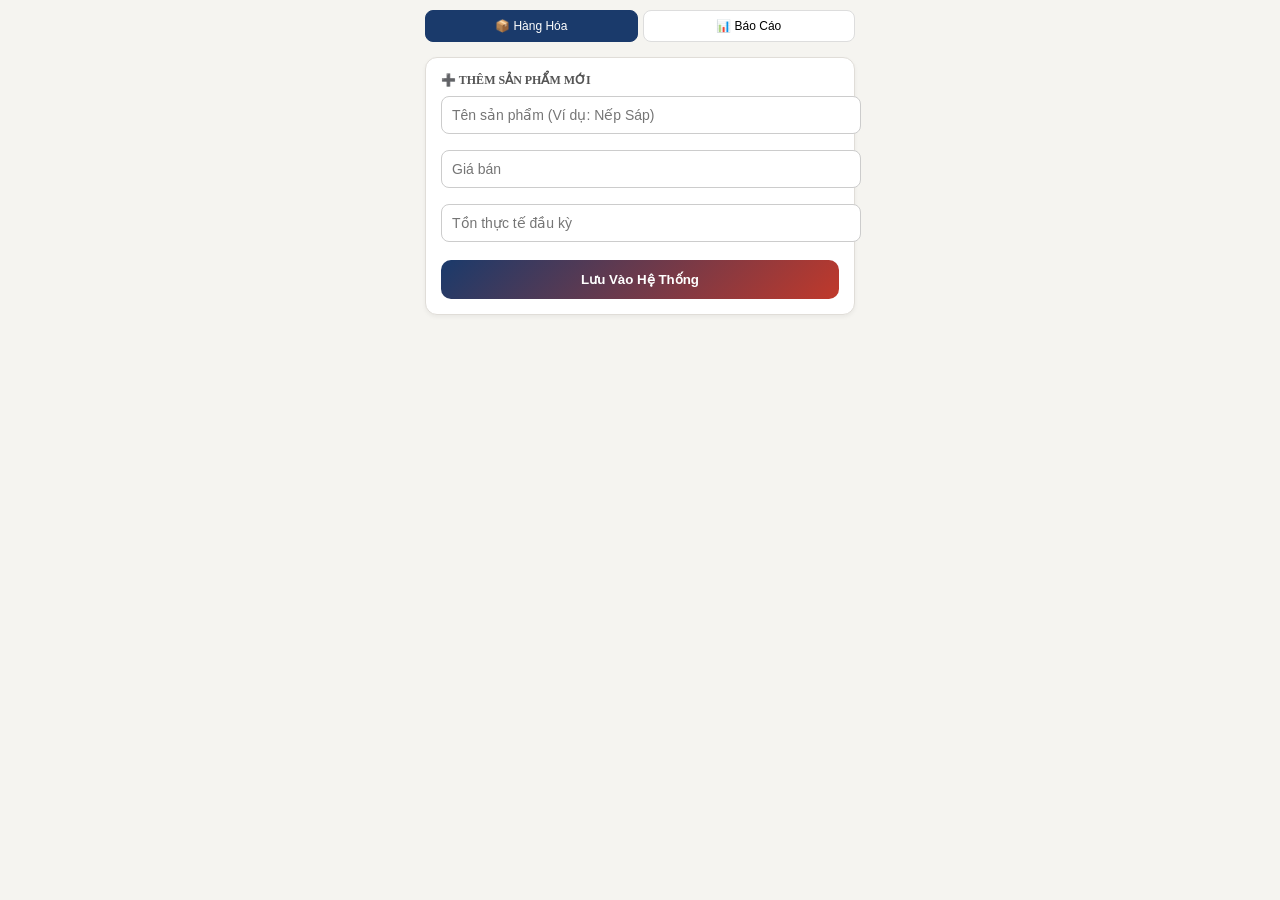
==== commit 673b065c: "Update index.html" ====
--- a/index.html
+++ b/index.html
@@ -1,2923 +1,132 @@
 <!DOCTYPE html>
 <html lang="vi">
 <head>
-<meta charset="UTF-8">
-<meta name="viewport" content="width=device-width,initial-scale=1,maximum-scale=1,user-scalable=no">
-<meta name="theme-color" content="#1a3a6b">
-<meta name="apple-mobile-web-app-capable" content="yes">
-<meta name="apple-mobile-web-app-status-bar-style" content="black-translucent">
-<meta name="apple-mobile-web-app-title" content="Bán Hàng">
-<meta name="application-name" content="Bán Hàng">
-<link rel="apple-touch-icon" id="apple-icon" sizes="192x192" href="">
-<link rel="icon" id="fav-icon" type="image/png" href="">
-<title>Quản Lý Bán Hàng</title>
-
-<style>
-*{box-sizing:border-box;margin:0;padding:0}
-body{font-family:'Times New Roman',serif;background:#f5f4f0;max-width:430px;margin:0 auto;min-height:100vh}
-button,input,select{font-family:inherit}
-.app{display:flex;flex-direction:column;min-height:100vh}
-.hdr{background:linear-gradient(135deg,#1a3a6b,#c0392b);padding:12px 14px 10px;color:#fff}
-.hdr h1{font-size:17px;font-weight:700}
-.hdr p{font-size:11px;opacity:.8;margin-top:2px}
-.body{flex:1;padding:10px 10px 76px;overflow-y:auto}
-/* NAV MẶC ĐỊNH - nằm dưới (mobile) */
-.nav{position:fixed;bottom:0;left:50%;transform:translateX(-50%);width:100%;max-width:430px;background:#fff;border-top:.5px solid #ddd;display:flex;z-index:50;flex-direction:row}
-.nav button{flex:1;padding:4px 0 6px;border:none;background:none;display:flex;flex-direction:column;align-items:center;gap:1px;cursor:pointer;color:#aaa;font-size:8px}
-.nav button.active{color:#1a3a6b;font-weight:700}
-.nav .ico{font-size:16px}
-/* NAV DỌC - khi màn hình rộng */
-.nav.vertical{position:fixed;right:0;top:0;bottom:0;left:auto;transform:none;width:80px;max-width:80px;height:100vh;border-top:none;border-left:.5px solid #ddd;flex-direction:column;padding:8px 0}
-.nav.vertical button{flex:none;padding:10px 4px;font-size:9px;width:100%}
-.nav.vertical .ico{font-size:22px}
-/* BODY khi nav dọc */
-.body.has-sidenav{padding:10px 90px 10px 10px}
-.card{background:#fff;border-radius:10px;border:.5px solid #e0ddd8;padding:10px 12px;margin-bottom:8px}
-.btn{width:100%;padding:10px;border-radius:10px;background:linear-gradient(135deg,#1a3a6b,#c0392b);color:#fff;border:none;font-weight:700;font-size:13px;cursor:pointer;margin-bottom:9px}
-.btn.g{background:linear-gradient(135deg,#27ae60,#1a7a42)}
-.btn.gr{background:#888}
-.btn.sm{width:auto;padding:4px 8px;font-size:10px;margin-bottom:0;border-radius:6px}
-.btn.sm.e{background:#EEEDFE;color:#1a3a6b}
-.btn.sm.d{background:#FCEBEB;color:#c0392b}
-.inp{width:100%;padding:8px 10px;border-radius:8px;border:.5px solid #ccc;font-size:13px;outline:none}
-.sel{width:100%;padding:8px 10px;border-radius:8px;border:.5px solid #ccc;font-size:13px;background:#fff}
-.lbl{font-size:11px;color:#555;margin-bottom:3px;display:block;margin-top:7px}
-.st{font-size:12px;color:#555;margin-bottom:5px;font-weight:700}
-.g2{display:grid;grid-template-columns:1fr 1fr;gap:8px;margin-bottom:8px}
-.g3{display:grid;grid-template-columns:1fr 1fr 1fr;gap:6px}
-.ov{position:fixed;inset:0;background:rgba(0,0,0,.5);z-index:100;display:flex;align-items:flex-end;justify-content:center}
-.sh{background:#fff;border-radius:14px 14px 0 0;padding:16px 13px 28px;width:100%;max-width:430px;max-height:92vh;overflow-y:auto}
-.toast{position:fixed;top:18px;left:50%;transform:translateX(-50%);background:#1a3a6b;color:#fff;padding:8px 18px;border-radius:999px;font-size:12px;z-index:300;white-space:nowrap;display:none}
-.th{display:grid;background:#1a3a6b;padding:6px 8px;gap:3px;border-radius:8px 8px 0 0}
-.th span{font-size:10px;color:#fff;font-weight:700}
-.tr{display:grid;padding:5px 8px;gap:3px;align-items:center;border-bottom:.5px solid #f0ede8}
-.tr:nth-child(even){background:#f9f8f5}
-.tr:nth-child(odd){background:#fff}
-.ti{padding:4px 6px;border-radius:6px;border:.5px solid #ddd;font-size:12px;outline:none;width:100%;background:#fff}
-.ts{padding:4px 5px;border-radius:6px;border:.5px solid #ddd;font-size:11px;background:#fff;width:100%}
-.bdg{font-size:9px;padding:2px 6px;border-radius:999px;font-weight:700;display:inline-block}
-.npp-hdr{border-radius:10px;padding:9px 13px;display:flex;align-items:center;cursor:pointer;background:linear-gradient(135deg,#1a3a6b,#c0392b);margin-bottom:0}
-.npp-hdr.op{border-radius:10px 10px 0 0}
-.npp-bd{background:#fff;border:.5px solid #e0ddd8;border-top:none;border-radius:0 0 10px 10px;overflow:hidden;margin-bottom:7px}
-@media print{.nav,.no-print{display:none!important}}
-@media(min-width:600px){
-  body{max-width:680px;font-size:15px}
-  .hdr h1{font-size:22px}
-  .hdr p{font-size:13px}
-  .card{padding:18px}
-  .btn{font-size:15px;padding:13px}
-  .inp,.sel{font-size:15px;padding:12px 14px}
-  .lbl{font-size:13px}
-  .st{font-size:14px}
-  .body{padding:16px 16px 80px}
-  .nav button{font-size:10px;padding:6px 0 8px}
-  .nav .ico{font-size:20px}
-  .th span{font-size:12px}
-  .ti{font-size:14px;padding:6px 8px}
-  .ts{font-size:13px;padding:6px 8px}
-  .bdg{font-size:11px;padding:3px 8px}
-  .toast{font-size:14px;padding:10px 22px}
-}
-@media(min-width:900px){
-  body{max-width:960px;font-size:16px}
-  .hdr h1{font-size:24px}
-  .inp,.sel{font-size:16px}
-  .btn{font-size:16px}
-  .lbl{font-size:14px}
-  .sh{max-width:540px}
-  .nav{max-width:960px}
-}
-@media(min-width:1200px){
-  body{max-width:1100px}
-  .sh{max-width:580px}
-}
-</style>
+    <meta charset="UTF-8">
+    <meta name="viewport" content="width=device-width, initial-scale=1.0">
+    <title>Quản Lý Bán Hàng - Bản Fix Tồn Kho & ID</title>
+    <style>
+        /* GIỮ NGUYÊN GIAO DIỆN CŨ CỦA BẠN */
+        body { font-family: 'Times New Roman', serif; background: #f5f4f0; max-width: 430px; margin: 0 auto; padding: 10px; }
+        .card { background: #fff; border-radius: 12px; padding: 15px; margin-bottom: 12px; border: 1px solid #e0ddd8; box-shadow: 0 2px 4px rgba(0,0,0,0.05); }
+        .btn { width: 100%; padding: 12px; border-radius: 10px; border: none; background: linear-gradient(135deg,#1a3a6b,#c0392b); color: #fff; font-weight: bold; cursor: pointer; margin-top: 10px; }
+        .inp { width: 100%; padding: 10px; margin: 8px 0; border-radius: 8px; border: 1px solid #ccc; font-size: 14px; }
+        .st { font-size: 12px; font-weight: bold; color: #555; }
+        /* Style cho phần sửa tồn kho đầu kỳ */
+        .edit-row { display: flex; justify-content: space-between; align-items: center; padding: 8px 0; border-bottom: 1px solid #eee; }
+        .qty-badge { background: #fff3f3; color: #c0392b; padding: 4px 10px; border-radius: 6px; font-weight: bold; cursor: pointer; border: 1px dashed #c0392b; }
+        .nav-tabs { display: flex; gap: 5px; margin-bottom: 15px; }
+        .tab-btn { flex: 1; padding: 8px; border-radius: 8px; border: 1px solid #ddd; background: #fff; cursor: pointer; font-size: 12px; }
+        .tab-btn.active { background: #1a3a6b; color: #fff; border-color: #1a3a6b; }
+    </style>
 </head>
 <body>
-<div class="app">
-  <div class="hdr">
-    <div style="display:flex;align-items:center;justify-content:space-between">
-      <div>
-        <h1>🛒 Quản Lý Bán Hàng</h1>
-        <p>Lúa gạo &amp; thức ăn chăn nuôi · 💾 Tự động lưu</p>
-      </div>
-      <div style="display:flex;gap:6px;align-items:center">
-        <span id="sync_status" style="font-size:10px;color:rgba(255,255,255,.7);transition:opacity .5s">☁️</span>
-        <button onclick="syncDown()" style="padding:5px 8px;border-radius:8px;background:rgba(255,255,255,.2);color:#fff;border:1px solid rgba(255,255,255,.4);font-size:11px;cursor:pointer" title="Tải từ cloud">⏬</button>
-        <button onclick="xuatDL()" style="padding:5px 10px;border-radius:8px;background:rgba(255,255,255,.2);color:#fff;border:1px solid rgba(255,255,255,.4);font-size:11px;cursor:pointer;font-weight:700">💾 Xuất</button>
-        <label style="padding:5px 10px;border-radius:8px;background:rgba(255,255,255,.2);color:#fff;border:1px solid rgba(255,255,255,.4);font-size:11px;cursor:pointer;font-weight:700">📂 Nhập<input type="file" accept=".json" onchange="nhapDL(this)" style="display:none"></label>
-      </div>
+    <div id="app">
+        <div class="nav-tabs">
+            <button class="tab-btn" id="btn-p" onclick="showTab('products')">📦 Hàng Hóa</button>
+            <button class="tab-btn" id="btn-r" onclick="showTab('report')">📊 Báo Cáo</button>
+        </div>
+
+        <div id="tab-products">
+            <div class="card">
+                <div class="st">➕ THÊM SẢN PHẨM MỚI</div>
+                <input id="p_name" class="inp" placeholder="Tên sản phẩm (Ví dụ: Nếp Sáp)">
+                <input id="p_price" type="number" class="inp" placeholder="Giá bán">
+                <input id="p_stock" type="number" class="inp" placeholder="Tồn thực tế đầu kỳ">
+                <button class="btn" onclick="saveProduct()">Lưu Vào Hệ Thống</button>
+            </div>
+            <div id="product-list"></div>
+        </div>
+
+        <div id="tab-report" style="display:none">
+            <div class="card">
+                <div class="st">📊 TỒN KHO THÁNG 4 (Sửa tay tại mỗi dòng)</div>
+                <p style="font-size:10px; color:#666; margin: 5px 0 10px 0">Nhấn vào số màu đỏ để sửa lại số tồn thực tế.</p>
+                <div id="report-list"></div>
+            </div>
+        </div>
     </div>
-  </div>
-  <div class="body" id="body"></div>
-  <nav class="nav" id="nav"></nav>
-</div>
-<div class="toast" id="toast"></div>
-<div class="ov" id="ov" style="display:none">
-  <div class="sh" id="sh"></div>
-</div>
-
-
 
 <script>
+    // Dữ liệu được lưu trữ trong trình duyệt của bạn
+    let S = JSON.parse(localStorage.getItem('user_data_store')) || {
+        products: []
+    };
 
-// Tạo icon PNG động bằng Canvas
-document.addEventListener('DOMContentLoaded',function(){
-(function(){
-  function makeIcon(size){
-    const c=document.createElement('canvas');
-    c.width=size;c.height=size;
-    const ctx=c.getContext('2d');
-    const r=size*0.2;
-    // Nền gradient bo góc
-    const g=ctx.createLinearGradient(0,0,size,size);
-    g.addColorStop(0,'#1a3a6b');
-    g.addColorStop(1,'#c0392b');
-    ctx.fillStyle=g;
-    ctx.beginPath();
-    ctx.moveTo(r,0);ctx.lineTo(size-r,0);
-    ctx.quadraticCurveTo(size,0,size,r);
-    ctx.lineTo(size,size-r);
-    ctx.quadraticCurveTo(size,size,size-r,size);
-    ctx.lineTo(r,size);
-    ctx.quadraticCurveTo(0,size,0,size-r);
-    ctx.lineTo(0,r);
-    ctx.quadraticCurveTo(0,0,r,0);
-    ctx.closePath();ctx.fill();
-    // Bông lúa
-    ctx.font=(size*0.45)+'px serif';
-    ctx.textAlign='center';ctx.textBaseline='middle';
-    ctx.fillText('🌾',size/2,size*0.38);
-    // Con heo
-    ctx.font=(size*0.3)+'px serif';
-    ctx.fillText('🐖',size/2,size*0.75);
-    return c.toDataURL('image/png');
-  }
-  // Tạo icon 192x192 cho Android/iOS
-  const url192=makeIcon(192);
-  const url32=makeIcon(32);
-  // Gán vào link tags
-  document.getElementById('apple-icon').href=url192;
-  document.getElementById('fav-icon').href=url32;
-  // Thêm manifest động cho Android PWA
-  const manifest={
-    name:'Quản Lý Bán Hàng',
-    short_name:'Bán Hàng',
-    start_url:'./',
-    display:'standalone',
-    background_color:'#1a3a6b',
-    theme_color:'#1a3a6b',
-    icons:[{src:url192,sizes:'192x192',type:'image/png'},{src:url192,sizes:'512x512',type:'image/png'}]
-  };
-  const blob=new Blob([JSON.stringify(manifest)],{type:'application/json'});
-  const mUrl=URL.createObjectURL(blob);
-  const ml=document.createElement('link');
-  ml.rel='manifest';ml.href=mUrl;
-  document.head.appendChild(ml);
-})();
-});
+    // 1. Sửa lỗi lấy nhầm dữ liệu (ID duy nhất)
+    function saveProduct() {
+        const name = document.getElementById('p_name').value;
+        const price = document.getElementById('p_price').value;
+        const stock = document.getElementById('p_stock').value;
 
+        if(!name) return alert("Vui lòng nhập tên hàng!");
 
+        const newProduct = {
+            id: "PROD-" + Date.now(), // Sử dụng thời gian để tạo ID, không bao giờ trùng 
+            name: name,
+            price: Number(price) || 0,
+            openingStock: Number(stock) || 0
+        };
 
-
-const SK='bh_v8';
-const INDS=['🌾 Lúa gạo','🐾 Thức ăn chăn nuôi'];
-const GROUPS=['🐟 Thủy sản','🐖 Gia súc gia cầm','🌾 Lúa / Gạo / Cám','💊 Thuốc / Phụ gia','📦 Khác'];
-const SZF=['','0.3 ly','0.5 ly','0.8 ly','1 ly','2 ly','3 ly','4 ly','6 ly','8 ly','9 ly','10 ly','12 ly'];
-const SZG=['','Bắp hạt','Bắp 2 ly','Bắp 4 ly','Bắp 6 ly','Hạt nhỏ','Hạt to','Nguyên hạt','Xay mịn','Xay thô'];
-const NETS=[1,5,10,15,25,40,50];
-const DTYPES=['Không có','% Phần trăm','Số tiền','Công thức (X+Y)'];
-const PAYS=['Tiền mặt','Chuyển khoản','Công nợ','Kết hợp'];
-const PROVS=['An Giang','Bạc Liêu','Bến Tre','Cà Mau','Cần Thơ','Đồng Tháp','Hậu Giang','Kiên Giang','Long An','Sóc Trăng','Tiền Giang','Trà Vinh','Vĩnh Long','Khác'];
-const CARS=['Xe máy','Xe tải nhỏ','Xe tải lớn','Xe bán tải','Xe đạp','Khác'];
-const CNOTES=['Dễ tính','Khó tính','Hay trả chậm','Khách VIP','Cần chú ý','Khách mới','Thân thiết'];
-const NC={'Dễ tính':['#E1F5EE','#0F6E56'],'Khó tính':['#FCEBEB','#A32D2D'],'Hay trả chậm':['#FAEEDA','#854F0B'],'Khách VIP':['#EEEDFE','#3C3489'],'Cần chú ý':['#FCEBEB','#854F0B'],'Khách mới':['#E6F1FB','#185FA5'],'Thân thiết':['#EAF3DE','#27500A']};
-const GC={'🐟 Thủy sản':['#E6F1FB','#185FA5'],'🐖 Gia súc gia cầm':['#EEEDFE','#3C3489'],'🌾 Lúa / Gạo / Cám':['#EAF3DE','#27500A'],'💊 Thuốc / Phụ gia':['#FAEEDA','#854F0B'],'📦 Khác':['#F1EFE8','#5F5E5A']};
-const TABS=[{k:'home',l:'Trang chủ',i:'🏠'},{k:'sell',l:'Bán hàng',i:'🛍️'},{k:'import',l:'Nhập kho',i:'🚛'},{k:'products',l:'Hàng hóa',i:'📦'},{k:'npp',l:'Nhà PP',i:'🏭'},{k:'customers',l:'Khách hàng',i:'👥'},{k:'debt',l:'Công nợ',i:'💰'},{k:'report',l:'Báo cáo',i:'📊'}];
-const TODAY=new Date().toISOString().slice(0,10);
-function getToday(){return new Date().toISOString().slice(0,10);}
-let NID=500;
-
-// Helper functions defined below
-// setPer defined below
-
-const INIT_NPPS=[
-  {id:'HT',name:'NewHope',loc:'Bạc Liêu',bot:true,ind:['🐾 Thức ăn chăn nuôi']},
-  {id:'HaiDai',name:'Hải Đại',loc:'Bạc Liêu',bot:false,ind:['🐾 Thức ăn chăn nuôi']},
-  {id:'NQP',name:'NQP',loc:'Cai Lậy',bot:false,ind:['🌾 Lúa gạo']},
-  {id:'NHG',name:'NHG',loc:'Thốt Nốt',bot:false,ind:['🌾 Lúa gạo','🐾 Thức ăn chăn nuôi']},
-  {id:'LocPhat',name:'Lộc Phát',loc:'Sadec',bot:false,ind:['🌾 Lúa gạo']},
-  {id:'Dachan',name:'Dachan',loc:'Sóc Trăng',bot:false,ind:['🐾 Thức ăn chăn nuôi']},
-  {id:'EH',name:'EH',loc:'Hậu Giang',bot:false,ind:['🐾 Thức ăn chăn nuôi']},
-  {id:'TVT',name:'TVT',loc:'Hậu Giang',bot:false,ind:['🐾 Thức ăn chăn nuôi']},
-];
-
-const INIT_PRODS=[
-  {id:1,code:'510',npp:'HT',ind:'🐾 Thức ăn chăn nuôi',group:'🐖 Gia súc gia cầm',animal:'Gà con',name:'Gà con mới nở',protein:21,net:25,prices:[{price:0,date:'2026-01-01'}],discount:{type:'Không có'}},
-  {id:2,code:'511',npp:'HT',ind:'🐾 Thức ăn chăn nuôi',group:'🐖 Gia súc gia cầm',animal:'Gà lớn',name:'Gà lớn',protein:19,net:25,prices:[{price:0,date:'2026-01-01'}],discount:{type:'Không có'}},
-  {id:3,code:'853',npp:'HT',ind:'🐾 Thức ăn chăn nuôi',group:'🐖 Gia súc gia cầm',animal:'Heo',name:'Heo thịt',protein:32,net:25,prices:[{price:250000,date:'2026-04-01'},{price:262000,date:'2026-04-13'}],discount:{type:'Không có'}},
-  {id:4,code:'915',npp:'HT',ind:'🐾 Thức ăn chăn nuôi',group:'🐖 Gia súc gia cầm',animal:'Heo',name:'Heo nái chửa',protein:13,net:25,prices:[{price:0,date:'2026-01-01'}],discount:{type:'Không có'}},
-  {id:5,code:'6318',npp:'HT',ind:'🐾 Thức ăn chăn nuôi',group:'🐟 Thủy sản',animal:'Cá',name:'Cá có vảy',protein:18,net:25,prices:[{price:0,date:'2026-01-01'}],discount:{type:'Không có'}},
-  {id:6,code:'633',npp:'HT',ind:'🐾 Thức ăn chăn nuôi',group:'🐟 Thủy sản',animal:'Cá',name:'Cá tạp cá phi',protein:20,net:25,prices:[{price:0,date:'2026-01-01'}],discount:{type:'Không có'}},
-  {id:7,code:'H666',npp:'HaiDai',ind:'🐾 Thức ăn chăn nuôi',group:'🐖 Gia súc gia cầm',animal:'Gà',name:'Gà lớn',protein:15,net:25,prices:[{price:200000,date:'2026-01-01'}],discount:{type:'Công thức (X+Y)',x:'10',y:'1'}},
-  {id:8,code:'D48',npp:'HaiDai',ind:'🐾 Thức ăn chăn nuôi',group:'🐖 Gia súc gia cầm',animal:'Vịt',name:'Vịt đẻ',protein:20,net:25,prices:[{price:211000,date:'2026-01-01'}],discount:{type:'Không có'}},
-  {id:9,code:'5451',npp:'NQP',ind:'🌾 Lúa gạo',group:'🌾 Lúa / Gạo / Cám',animal:'Gạo',name:'Gạo dẻo cơm mới',protein:0,net:25,prices:[{price:11200,date:'2026-01-01'}],discount:{type:'Không có'}},
-  {id:10,code:'ST25',npp:'NHG',ind:'🌾 Lúa gạo',group:'🌾 Lúa / Gạo / Cám',animal:'Gạo',name:'Gạo ST25 hương biển',protein:0,net:25,prices:[{price:13500,date:'2026-01-01'}],discount:{type:'Không có'}},
-  {id:11,code:'BắpBể',npp:'NHG',ind:'🌾 Lúa gạo',group:'🌾 Lúa / Gạo / Cám',animal:'Bắp',name:'Bắp làm bể',protein:0,net:25,prices:[{price:0,date:'2026-01-01'}],discount:{type:'Không có'}},
-  {id:12,code:'S01',npp:'Dachan',ind:'🐾 Thức ăn chăn nuôi',group:'🐟 Thủy sản',animal:'Cá',name:'Thức ăn hỗn hợp cá',protein:40,net:25,prices:[{price:0,date:'2026-01-01'}],discount:{type:'Không có'}},
-];
-const INIT_CUSTS=[{id:1,name:'Trần Văn A',gender:'Nam',phone:'123456',licensePlate:'51A123',carType:'Xe tải nhỏ',carColor:'Trắng',houseNo:'222',ward:'7',street:'Trần Phú',province:'Bạc Liêu',type:'Khách sỉ',payMethod:'Tiền mặt',custNote:'Dễ tính',note:''}];
-
-// STATE
-let S={
-  tab:'home',
-  npps:[...INIT_NPPS],
-  products:[...INIT_PRODS],
-  customers:[...INIT_CUSTS],
-  orders:[],imports:[],returns:[],payments:[],stock:[],
-  oNpp:{},selCust:null,showInv:null,
-  sell:{cid:'',date:getToday(),pay:'Tiền mặt',note:'',ind:'🐾 Thức ăn chăn nuôi',rows:eR(6),editId:null},
-  imp:{ind:'🐾 Thức ăn chăn nuôi',npp:'HT',date:getToday(),rows:eR(8)},
-  pf:{ind:'Tất cả',npp:'Tất cả',s:''},
-  rpt:{tab:'overview',per:'day',from:getToday(),to:getToday(),ind:'Tất cả',pcode:'',bFrom:getToday(),bTo:getToday()},
-  cs:'',cFrom:'',cTo:'',modal:null
-};
-
-function eR(n){return Array.from({length:n},(_,i)=>({id:i,pid:'',qty:'',price:'',size:''}));}
-
-// PERSIST
-function ld(){
-  try{
-    const d=localStorage.getItem(SK);
-    if(d){
-      const p=JSON.parse(d);
-      if(p.npps)S.npps=p.npps;
-      if(p.products)S.products=p.products;
-      if(p.customers)S.customers=p.customers;
-      if(p.orders)S.orders=p.orders;
-      if(p.imports)S.imports=p.imports;
-      if(p.returns)S.returns=p.returns;
-      if(p.payments)S.payments=p.payments;
-      if(p.stock)S.stock=p.stock;
-    }
-    // Dọn dẹp SP trùng ID
-    const seen={};
-    S.products=S.products.filter(p=>{
-      if(seen[p.id])return false;
-      seen[p.id]=true;
-      return true;
-    });
-    // Dọn dẹp NPP trùng ID
-    const seenNpp={};
-    S.npps=S.npps.filter(n=>{
-      if(seenNpp[n.id])return false;
-      seenNpp[n.id]=true;
-      return true;
-    });
-    // Dọn dẹp NPP trùng tên
-    const seenNppName={};
-    S.npps=S.npps.filter(n=>{
-      const key=n.name.trim().toLowerCase();
-      if(seenNppName[key])return false;
-      seenNppName[key]=true;
-      return true;
-    });
-  }catch(e){}
-}
-function sv(){
-  try{localStorage.setItem(SK,JSON.stringify({npps:S.npps,products:S.products,customers:S.customers,orders:S.orders,imports:S.imports,returns:S.returns||[],payments:S.payments||[],stock:S.stock||[]}));}catch(e){}
-}
-
-// XUẤT DỮ LIỆU
-function xuatDL(){
-  const data={
-    version:'bh_v8',
-    exportDate:new Date().toISOString(),
-    npps:S.npps,
-    products:S.products,
-    customers:S.customers,
-    orders:S.orders,
-    imports:S.imports,
-    returns:S.returns||[]
-  };
-  const json=JSON.stringify(data,null,2);
-  const blob=new Blob([json],{type:'application/json'});
-  const url=URL.createObjectURL(blob);
-  const a=document.createElement('a');
-  const dateStr=new Date().toISOString().slice(0,10);
-  a.href=url;
-  a.download='banhang_data_'+dateStr+'.json';
-  a.click();
-  URL.revokeObjectURL(url);
-  showT('✅ Đã xuất dữ liệu!');
-}
-
-// NHẬP DỮ LIỆU — MERGE thông minh, không ghi đè
-function nhapDL(input){
-  const file=input.files[0];
-  if(!file)return;
-  const reader=new FileReader();
-  reader.onload=function(ev){
-    try{
-      const data=JSON.parse(ev.target.result);
-      if(!data.products&&!data.npps){showT('⚠️ File không đúng định dạng!');return;}
-
-      // Đếm dữ liệu mới sẽ được thêm vào
-      const newProds=(data.products||[]).filter(p=>!S.products.find(x=>x.code===p.code));
-      const newNpps=(data.npps||[]).filter(n=>!S.npps.find(x=>x.id===n.id));
-      const newCusts=(data.customers||[]).filter(c=>!S.customers.find(x=>x.id===c.id));
-      const newOrders=(data.orders||[]).filter(o=>!S.orders.find(x=>x.id===o.id));
-      const newImports=(data.imports||[]).filter(i=>!S.imports.find(x=>x.date===i.date&&x.productCode===i.productCode&&x.qty===i.qty));
-      const newReturns=(data.returns||[]).filter(r=>!(S.returns||[]).find(x=>x.date===r.date&&x.productCode===r.productCode&&x.qty===r.qty));
-      const newPayments=(data.payments||[]).filter(p=>!(S.payments||[]).find(x=>x.id===p.id));
-
-      // Đếm sản phẩm sẽ được cập nhật giá
-      const updProds=(data.products||[]).filter(p=>{
-        const ex=S.products.find(x=>x.code===p.code);
-        if(!ex)return false;
-        const newPrices=(p.prices||[]).filter(pr=>!(ex.prices||[]).find(ep=>ep.date===pr.date));
-        return newPrices.length>0;
-      });
-
-      const info=[
-        '📊 MERGE DỮ LIỆU (không ghi đè)',
-        '━━━━━━━━━━━━━━━━━━━━',
-        '🆕 SP mới thêm: '+newProds.length+' mã',
-        '📈 SP cập nhật giá: '+updProds.length+' mã',
-        '🏭 NPP mới: '+newNpps.length,
-        '👥 Khách mới: '+newCusts.length,
-        '🚛 Nhập kho mới: '+newImports.length+' dòng',
-        '📋 Đơn bán mới: '+newOrders.length+' đơn',
-        '↩️ Đổi trả mới: '+newReturns.length,
-        '━━━━━━━━━━━━━━━━━━━━',
-        'Dữ liệu cũ được GIỮ NGUYÊN',
-        'Tiếp tục không?'
-      ].join('\n');
-      if(!confirm(info))return;
-
-      // MERGE NPP
-      newNpps.forEach(n=>S.npps.push(n));
-
-      // MERGE sản phẩm: thêm mới + cập nhật giá SP đã có
-      newProds.forEach(p=>S.products.push(p));
-      S.products.forEach((p,idx)=>{
-        const incoming=( data.products||[]).find(x=>x.code===p.code);
-        if(!incoming)return;
-        // Merge giá: chỉ thêm ngày chưa có
-        const existDates=new Set((p.prices||[]).map(x=>x.date));
-        const toAdd=(incoming.prices||[]).filter(pr=>!existDates.has(pr.date));
-        if(toAdd.length>0){
-          S.products[idx]={...p,prices:[...(p.prices||[]),...toAdd].sort((a,b)=>a.date.localeCompare(b.date))};
-        }
-        // Cập nhật chiết khấu nếu SP cũ chưa có
-        if(p.discount&&p.discount.type==='Không có'&&incoming.discount&&incoming.discount.type!=='Không có'){
-          S.products[idx]={...S.products[idx],discount:incoming.discount};
-        }
-      });
-
-      // MERGE khách hàng
-      newCusts.forEach(c=>S.customers.push(c));
-
-      // MERGE đơn bán
-      newOrders.forEach(o=>S.orders.push(o));
-
-      // MERGE nhập kho
-      newImports.forEach(i=>S.imports.push(i));
-
-      // MERGE đổi trả
-      if(!S.returns)S.returns=[];
-      newReturns.forEach(r=>S.returns.push(r));
-
-      // MERGE công nợ
-      if(!S.payments)S.payments=[];
-      newPayments.forEach(p=>S.payments.push(p));
-
-      sv();
-      const msg='✅ Merge xong!\n🆕 '+newProds.length+' SP mới · 📈 '+updProds.length+' SP cập nhật giá\n🚛 '+newImports.length+' nhập kho · 📋 '+newOrders.length+' đơn bán';
-      showT('✅ Merge dữ liệu thành công!');
-      render();
-      alert(msg);
-    }catch(err){
-      showT('❌ Lỗi: '+err.message);
-      console.error(err);
-    }
-    input.value='';
-  };
-  reader.readAsText(file,'utf-8');
-}
-
-// ==================== SUPABASE SYNC ====================
-const SB_URL='https://jriumdfrfmgyilteehze.supabase.co';
-const SB_KEY='sb_publishable_mqYYaTfqEgvsEJ-yu4kqPA_cDki34QG';
-const SB_TABLE='banhang_data';
-let syncTimer=null;
-let isSyncing=false;
-let lastSyncTime=null;
-
-async function sbFetch(method,body=null){
-  const opts={method,headers:{'Content-Type':'application/json','apikey':SB_KEY,'Authorization':'Bearer '+SB_KEY}};
-  if(body)opts.body=JSON.stringify(body);
-  const res=await fetch(`${SB_URL}/rest/v1/${SB_TABLE}?id=eq.main`,opts);
-  return res;
-}
-
-// Đẩy dữ liệu lên cloud
-async function syncUp(){
-  if(isSyncing)return;
-  isSyncing=true;
-  showSyncStatus('⏫ Đang lưu cloud...');
-  try{
-    const payload={id:'main',data:{npps:S.npps,products:S.products,customers:S.customers,orders:S.orders,imports:S.imports,returns:S.returns||[],payments:S.payments||[],stock:S.stock||[]},updated_at:new Date().toISOString()};
-    const res=await sbFetch('PATCH',payload);
-    if(res.ok){lastSyncTime=new Date();showSyncStatus('☁️ Đã lưu '+fmtTime(lastSyncTime));}
-    else{showSyncStatus('⚠️ Lỗi lưu cloud');}
-  }catch(e){showSyncStatus('📵 Offline');}
-  isSyncing=false;
-}
-
-// Kéo dữ liệu từ cloud về
-async function syncDown(silent=false){
-  if(!silent)showSyncStatus('⏬ Đang tải...');
-  try{
-    const res=await fetch(`${SB_URL}/rest/v1/${SB_TABLE}?id=eq.main&select=data,updated_at`,{headers:{'apikey':SB_KEY,'Authorization':'Bearer '+SB_KEY}});
-    if(!res.ok){if(!silent)showSyncStatus('⚠️ Lỗi tải');return false;}
-    const rows=await res.json();
-
-    // Cloud trống → đẩy local lên
-    if(!rows||!rows.length||!rows[0].data||Object.keys(rows[0].data).length===0){
-      if(!silent)showSyncStatus('☁️ Cloud trống → đang lưu lên...');
-      await syncUp();
-      return false;
+        S.products.push(newProduct);
+        updateData();
+        alert("Đã thêm hàng mới thành công!");
+        document.getElementById('p_name').value = '';
     }
 
-    const d=rows[0].data;
-    if(!d.products||d.products.length===0){
-      if(!silent)showSyncStatus('☁️ Cloud chưa có dữ liệu → đang lưu lên...');
-      await syncUp();
-      return false;
+    // 2. Chức năng sửa tay từng dòng tồn kho 
+    function editStockRow(id) {
+        const p = S.products.find(x => x.id === id);
+        const newValue = prompt(`Nhập số tồn kho thực tế cho: ${p.name}`, p.openingStock);
+        
+        if (newValue !== null) {
+            p.openingStock = Number(newValue) || 0;
+            updateData();
+        }
     }
 
-    const cloudTime=new Date(rows[0].updated_at);
-    const localTimeStr=localStorage.getItem(SK+'_synctime');
-    const localTime=localTimeStr?new Date(localTimeStr):new Date(0);
+    function updateData() {
+        localStorage.setItem('user_data_store', JSON.stringify(S));
+        render();
+    }
 
-    // So sánh theo THỜI GIAN — cloud mới hơn → tải về
-    if(cloudTime>localTime){
-      if(!silent){
-        const ok=confirm('Cloud có dữ liệu mới hơn ('+fmtTime(cloudTime)+')\nTải về không?');
-        if(!ok)return false;
-      }
-      if(d.npps)S.npps=d.npps;
-      if(d.products)S.products=d.products;
-      if(d.customers)S.customers=d.customers;
-      if(d.orders)S.orders=d.orders;
-      if(d.imports)S.imports=d.imports;
-      if(d.returns)S.returns=d.returns;
-      if(d.payments)S.payments=d.payments;
-      if(d.stock)S.stock=d.stock;
-      sv();
-      localStorage.setItem(SK+'_synctime',cloudTime.toISOString());
-      lastSyncTime=cloudTime;
-      showSyncStatus('✅ Đã tải '+fmtTime(cloudTime));
-      render();
-      return true;
-    } else {
-      if(!silent)showSyncStatus('☁️ Đã đồng bộ '+fmtTime(cloudTime));
-      return false;
+    function showTab(tab) {
+        document.getElementById('tab-products').style.display = tab === 'products' ? 'block' : 'none';
+        document.getElementById('tab-report').style.display = tab === 'report' ? 'block' : 'none';
+        document.getElementById('btn-p').classList.toggle('active', tab === 'products');
+        document.getElementById('btn-r').classList.toggle('active', tab === 'report');
     }
-  }catch(e){if(!silent)showSyncStatus('📵 Offline');return false;}
-}
 
-function fmtTime(d){
-  if(!d)return'';
-  return d.getHours().toString().padStart(2,'0')+':'+d.getMinutes().toString().padStart(2,'0');
-}
+    function render() {
+        // Vẽ danh sách hàng hóa
+        const pList = document.getElementById('product-list');
+        pList.innerHTML = S.products.map(p => `
+            <div class="card" style="display:flex; justify-content:space-between; align-items:center">
+                <div><b>${p.name}</b><br><small>Giá: ${p.price.toLocaleString()}đ</small></div>
+                <button onclick="deleteProduct('${p.id}')" style="color:red; border:none; background:none; font-size:10px">Xóa</button>
+            </div>
+        `).join('');
 
-function showSyncStatus(msg){
-  let el=document.getElementById('sync_status');
-  if(!el)return;
-  el.textContent=msg;
-  el.style.opacity='1';
-  clearTimeout(el._t);
-  el._t=setTimeout(()=>{el.style.opacity='.6';},3000);
-}
+        // Vẽ danh sách báo cáo có thể sửa tay
+        const rList = document.getElementById('report-list');
+        rList.innerHTML = S.products.map(p => `
+            <div class="edit-row">
+                <span style="font-size:13px">${p.name}</span>
+                <span class="qty-badge" onclick="editStockRow('${p.id}')">${p.openingStock}</span>
+            </div>
+        `).join('');
+    }
 
-// Lưu + tự đẩy lên cloud sau 2 giây (debounce)
-function svSync(){
-  sv();
-  clearTimeout(syncTimer);
-  syncTimer=setTimeout(()=>{
-    syncUp();
-    localStorage.setItem(SK+'_synctime',new Date().toISOString());
-  },2000);
-}
-// HELPERS
-const fmt=n=>(n||0).toLocaleString('vi-VN')+'đ';
-const fmtN=n=>(n||0).toLocaleString('vi-VN');
-const fmtD=d=>{if(!d)return'';const[y,m,dd]=d.split('-');return dd+'/'+m+'/'+y;};
-const calcBOT=b=>{if(b>=56&&b<=65)return 20000;if(b>=110&&b<=126)return 40000;return 0;};
-// Quy đổi số lượng về bao chuẩn 25kg
-// VD: 10 túi 5kg = 10*5/25 = 2 bao chuẩn
-const toBao=(qty,net)=>net&&net!==25?Math.round(qty*(net/25)*100)/100:qty;
-const glp=p=>{if(!p||!p.prices||!p.prices.length)return 0;return[...p.prices].sort((a,b)=>b.date.localeCompare(a.date))[0].price;};
-const nn=id=>{const n=S.npps.find(x=>x.id===id);return n?n.name:id;};
-const gc=g=>GC[g]||['#F1EFE8','#5F5E5A'];
-const getSZ=g=>g==='🌾 Lúa / Gạo / Cám'?SZG:SZF;
-const hasSZ=g=>g==='🐟 Thủy sản'||g==='🌾 Lúa / Gạo / Cám';
-const isGr=i=>i==='🌾 Lúa gạo';
-const e=s=>String(s||'').replace(/&/g,'&amp;').replace(/</g,'&lt;').replace(/>/g,'&gt;').replace(/"/g,'&quot;');
-const numClean=v=>+(String(v).replace(/[^0-9]/g,''))||0;
+    function deleteProduct(id) {
+        if(confirm("Xóa sản phẩm này?")) {
+            S.products = S.products.filter(p => p.id !== id);
+            updateData();
+        }
+    }
 
-function showT(msg){const t=document.getElementById('toast');t.textContent=msg;t.style.display='block';setTimeout(()=>t.style.display='none',2500);}
-function cM(){document.getElementById('ov').style.display='none';S.showInv=null;}
-function openSh(html){document.getElementById('sh').innerHTML=html;document.getElementById('ov').style.display='flex';}
-
-// NAV
-function isWideScreen(){return window.innerWidth>=600;}
-
-function rNav(){
-  var nav=document.getElementById('nav');
-  var body=document.getElementById('body');
-  var wide=isWideScreen();
-  // Chuyển class nav
-  if(wide){nav.classList.add('vertical');}
-  else{nav.classList.remove('vertical');}
-  // Chuyển padding body
-  if(body){
-    if(wide){body.classList.add('has-sidenav');body.classList.remove('pb-nav');}
-    else{body.classList.remove('has-sidenav');}
-  }
-  nav.innerHTML=TABS.map(function(t){
-    var active=S.tab===t.k?'active':'';
-    return '<button class="'+active+'" onclick="gT(\''+t.k+'\')">'
-      +'<span class="ico">'+t.i+'</span>'
-      +(wide?'<span style="font-size:9px;margin-top:2px">'+e(t.l)+'</span>':e(t.l))
-      +'</button>';
-  }).join('');
-}
-
-// Lắng nghe thay đổi kích thước cửa sổ
-window.addEventListener('resize',function(){rNav();});
-
-function gT(t){S.tab=t;if(t!=='customers')S.selCust=null;render();}
-
-// RENDER
-function render(){
-  rNav();
-  const b=document.getElementById('body');
-  if(!b)return;
-  // Hiện loading trước để Safari không bị timeout
-  b.innerHTML='<div style="text-align:center;padding:40px;color:#aaa;font-size:13px">⏳</div>';
-  setTimeout(function(){
-    try{
-      var html='';
-      if(S.tab==='home')html=rHome();
-      else if(S.tab==='sell')html=rSell();
-      else if(S.tab==='import')html=rImport();
-      else if(S.tab==='products')html=rProducts();
-      else if(S.tab==='customers')html=rCustomers();
-      else if(S.tab==='debt')html=rDebt();
-      else if(S.tab==='npp')html=rNppTab();
-      else if(S.tab==='report')html=rReport();
-      b.innerHTML=html;
-      // Post-render
-      if(S.tab==='products')rProdList();
-      else if(S.tab==='customers'&&!S.selCust)rCustList();
-      else if(S.tab==='report')afterRenderReport();
-    }catch(err){
-      b.innerHTML='<div style="padding:20px;color:red;font-size:12px">Lỗi: '+err.message+'<br>Tab: '+S.tab+'</div>';
-      console.error(err);
-    }
-  },10);
-}
-
-// HOME
-function rHome(){
-  const tO=S.orders.filter(o=>o.date===getToday());
-  const pays=S.payments||[];
-  const openDebts=pays.filter(p=>!p.closed);
-  const totalDebt=openDebts.reduce((a,p)=>a+p.debt,0);
-  // Dự báo khách sắp lấy hàng (trong 3 ngày tới)
-  const forecasts=getForecast().filter(f=>{
-    const diff=(new Date(f.nextDate)-new Date(getToday()))/(1000*60*60*24);
-    return diff>=0&&diff<=3;
-  });
-  return`<div style="display:grid;grid-template-columns:1fr 1fr;gap:10px;margin-bottom:12px">
-  ${[{bg:'linear-gradient(135deg,#27ae60,#1a7a42)',i:'🛍️',v:S.orders.length,l:'Đơn bán hàng',t:'sell'},
-     {bg:'linear-gradient(135deg,#1a3a6b,#2980b9)',i:'📦',v:S.products.length,l:'Loại hàng hóa',t:'products'},
-     {bg:'linear-gradient(135deg,#c0392b,#922b21)',i:'👥',v:S.customers.length,l:'Khách hàng',t:'customers'},
-     {bg:'linear-gradient(135deg,#8e44ad,#6c3483)',i:'💰',v:openDebts.length,l:'Khách còn nợ',t:'debt'}
-  ].map(x=>`<div onclick="gT('${x.t}')" style="background:${x.bg};border-radius:14px;padding:16px 14px;cursor:pointer;color:#fff"><div style="font-size:26px">${x.i}</div><div style="font-size:28px;font-weight:700;margin:4px 0 2px">${x.v}</div><div style="font-size:11px;opacity:.9">${x.l}</div></div>`).join('')}
-  </div>
-  ${totalDebt>0?`<div style="background:linear-gradient(135deg,#c0392b,#922b21);border-radius:12px;padding:12px 14px;margin-bottom:10px;color:#fff;cursor:pointer" onclick="gT('debt')">
-    <div style="font-size:11px;opacity:.85">⚠️ Tổng công nợ chưa thu</div>
-    <div style="font-size:22px;font-weight:700;margin-top:2px">${fmt(totalDebt)}</div>
-    <div style="font-size:10px;opacity:.75;margin-top:2px">${openDebts.length} khách · Bấm để xem chi tiết</div>
-  </div>`:''}
-  ${forecasts.length>0?`<div class="card" style="margin-bottom:10px"><div style="font-size:13px;font-weight:700;color:#1a3a6b;margin-bottom:8px">🔔 Khách sắp lấy hàng</div>
-  ${forecasts.map(f=>{const c=S.customers.find(x=>x.id===f.custId);const diff=Math.round((new Date(f.nextDate)-new Date(getToday()))/(1000*60*60*24));return`<div style="display:flex;justify-content:space-between;align-items:center;padding:6px 0;border-bottom:.5px solid #f0ede8"><div><div style="font-size:12px;font-weight:700;color:#1a3a6b">${e(c?c.name:'?')}</div><div style="font-size:10px;color:#888">${f.items}</div></div><span style="font-size:11px;font-weight:700;background:${diff===0?'#FCEBEB':diff<=1?'#FAEEDA':'#E1F5EE'};color:${diff===0?'#c0392b':diff<=1?'#854F0B':'#0F6E56'};padding:3px 8px;border-radius:999px">${diff===0?'Hôm nay':diff===1?'Ngày mai':'Còn '+diff+' ngày'}</span></div>`;}).join('')}
-  </div>`:''}
-  <div class="card"><div class="st" style="margin-bottom:10px">📊 Hôm nay (${fmtD(getToday())})</div>
-  ${[{l:'Đơn bán',v:tO.length+' đơn'},{l:'Doanh thu',v:fmt(tO.reduce((a,o)=>a+o.total,0))},{l:'Nhập kho',v:fmtN(S.imports.filter(i=>i.date===getToday()).reduce((a,x)=>{const p=S.products.find(q=>q.id==x.pid);return a+toBao(x.qty||0,p?p.net:25);},0))+' bao'}].map((x,i)=>`<div style="display:flex;justify-content:space-between;padding:6px 0;border-bottom:${i<2?'.5px solid #f0ede8':'none'}"><span style="font-size:12px;color:#666">${x.l}</span><span style="font-size:12px;font-weight:700;color:#1a3a6b">${x.v}</span></div>`).join('')}
-  </div>
-  <div style="display:grid;grid-template-columns:1fr 1fr;gap:8px">
-    <button class="btn g" style="margin-bottom:0" onclick="gT('sell')">🛍️ Bán hàng</button>
-    <button class="btn" style="margin-bottom:0" onclick="gT('debt')">💰 Công nợ</button>
-  </div>`;
-}
-
-// Format price input realtime with dots
-function fmtPriceInput(el,which,idx){
-  const raw=el.value.replace(/\D/g,'');
-  const num=parseInt(raw)||0;
-  const formatted=num>0?num.toLocaleString('vi-VN'):'';
-  const pos=el.selectionStart;
-  el.value=formatted;
-  // Luu vao state ngay de khong bi mat
-  const rows=which==='sell'?S.sell.rows:S.imp.rows;
-  rows[idx].price=num;
-  // Tinh lai tong ma khong render lai (tranh mat focus)
-  updateTotDisplay();
-}
-function updateTotDisplay(){
-  // Re-calculate total and update display without full render
-  let tot=0,qty=0;
-  S.sell.rows.forEach(row=>{
-    if(row.pid&&row.qty){qty+=+row.qty;tot+=(+row.qty)*(+row.price||0);}
-  });
-  const totEl=document.getElementById('sell_tot');
-  if(totEl){
-    if(tot>0){
-      totEl.style.display='flex';
-      totEl.querySelector('.tot_qty').textContent='📦 '+fmtN(qty)+' SP';
-      totEl.querySelector('.tot_price').textContent='💰 '+fmt(tot);
-    } else {
-      totEl.style.display='none';
-    }
-  }
-}
-
-// SELL
-function rLastOrder(custId){
-  var cu=S.customers.find(function(c){return c.id===custId;});
-  if(!cu)return'';
-  var lastO=S.orders.filter(function(o){return o.customerId===custId;}).sort(function(a,b){return b.date.localeCompare(a.date);})[0];
-  if(!lastO)return'';
-  var items=lastO.items.filter(function(r){return r.pid&&r.qty;}).map(function(r){var p=S.products.find(function(x){return x.id==r.pid;});return p?p.code+'×'+r.qty:'';}).filter(Boolean).join(', ');
-  return'<div style="margin-top:8px;background:#E1F5EE;border-radius:8px;padding:7px 10px;display:flex;justify-content:space-between;align-items:center"><div><div style="font-size:11px;color:#0F6E56;font-weight:700">🔁 Đơn gần nhất: '+fmtD(lastO.date)+'</div><div style="font-size:10px;color:#555">'+items+'</div></div><button onclick="dungLaiDon('+lastO.id+')" style="padding:5px 10px;border-radius:7px;background:#27ae60;color:#fff;border:none;font-size:11px;cursor:pointer;font-weight:700;white-space:nowrap">Dùng lại</button></div>';
-}
-function rSell(){
-  const s=S.sell;
-  // Hiển thị TẤT CẢ sản phẩm, nhóm theo ngành
-  const spByInd={};
-  S.products.forEach(p=>{if(!spByInd[p.ind])spByInd[p.ind]=[];spByInd[p.ind].push(p);});
-  const cu=s.cid?S.customers.find(c=>c.id==s.cid):null;
-  const nc=cu&&cu.custNote?NC[cu.custNote]:null;
-  let tot=0,qty=0;
-  const rows=s.rows.map((row,idx)=>{
-    const p=row.pid?S.products.find(x=>x.id==row.pid):null;
-    const tt=p&&row.qty?(+row.qty)*(+row.price||0):0;
-    tot+=tt;if(row.pid&&row.qty)qty+=+row.qty;
-    const d=p&&p.discount?p.discount:{type:'Không có'};
-    let bonus=0;
-    if(d.type==='Công thức (X+Y)'&&row.qty&&+d.x>0)bonus=Math.floor((+row.qty)/(+d.x))*(+d.y||0);
-    const sz=p?hasSZ(p.group):false;
-    const szOpts=sz?getSZ(p.group):[];
-    const optHtml=Object.entries(spByInd).map(([ind,prods])=>`<optgroup label="${e(ind)}">${prods.map(x=>`<option value="${x.id}" ${x.id==row.pid?'selected':''}>${e(x.code)}</option>`).join('')}</optgroup>`).join('');
-    return`<div class="tr" style="grid-template-columns:62px 1fr ${sz?'52px ':''} 40px 72px 60px">
-      <select class="ts" onchange="sRow('sell',${idx},'pid',this.value)"><option value="">--</option>${optHtml}</select>
-      <div><div style="font-size:11px;color:#222;line-height:1.2">${e(p?p.name:'')}</div>${p?`<div style="font-size:9px;color:#aaa">${p.net}kg${bonus>0?` <b style="color:#27ae60">+${bonus}</b>`:''}</div>`:''}</div>
-      ${sz?`<select class="ts" onchange="sRow('sell',${idx},'size',this.value)">${szOpts.map(z=>`<option value="${e(z)}" ${z===row.size?'selected':''}>${z||'—'}</option>`).join('')}</select>`:''}
-      <input class="ti" type="number" min="0" placeholder="0" value="${e(row.qty)}" style="text-align:center" onchange="setSafeQty('sell',${idx},this.value)">
-      <input class="ti" type="text" inputmode="numeric" placeholder="0" value="${row.price?fmtN(+row.price):''}" style="color:#c0392b;font-weight:700;text-align:right"
-        oninput="fmtPriceInput(this,'sell',${idx})"
-        onblur="setSafePrice('sell',${idx},this.value)">
-      <span style="font-size:11px;font-weight:700;color:#c0392b;text-align:right">${tt>0?fmtN(tt):''}</span>
-    </div>`;
-  }).join('');
-  const hasSzAny=s.rows.some(r=>{const p=S.products.find(x=>x.id==r.pid);return p&&hasSZ(p.group);});
-  const cols=`62px 1fr ${hasSzAny?'52px ':''} 40px 72px 60px`;
-  const hdrs=['Mã SP','Tên SP',...(hasSzAny?['Size']:[]),'SL','Đơn giá','T.tiền'];
-  const tO=S.orders.filter(o=>o.date===getToday());
-  return`<div class="card">
-    <div class="g2">
-      <div><div class="st">Khách hàng</div><select class="sel" onchange="S.sell.cid=this.value;render()"><option value="">-- Khách lẻ --</option>${S.customers.map(c=>`<option value="${c.id}" ${c.id==s.cid?'selected':''}>${e(c.name)}</option>`).join('')}</select></div>
-      <div><div class="st">Ngày bán</div><input class="inp" type="date" value="${s.date}" onchange="S.sell.date=this.value"><div style="font-size:10px;color:#888;margin-top:2px">${fmtD(s.date)}</div></div>
-    </div>
-    <div><div class="st">Hình thức TT</div><select class="sel" onchange="S.sell.pay=this.value">${PAYS.map(p=>`<option ${p===s.pay?'selected':''}>${p}</option>`).join('')}</select></div>
-    ${nc?`<div style="margin-top:8px;background:${nc[0]};border-radius:8px;padding:6px 10px;font-size:12px;color:${nc[1]};font-weight:700">⚠️ ${e(cu.custNote)}: ${e(cu.name)}</div>`:''}
-    ${s.editId?`<div style="margin-top:8px;background:#FAEEDA;border-radius:8px;padding:7px 10px;font-size:12px;color:#854F0B;font-weight:700">✏️ Đang sửa đơn #${s.editId} · <span onclick="S.sell.editId=null;S.sell.rows=eR(6);render()" style="cursor:pointer;text-decoration:underline">Hủy sửa</span></div>`:''}
-    ${!s.editId&&cu?rLastOrder(cu.id):''}
-  </div>
-  <div style="border-radius:10px;overflow:hidden;border:.5px solid #e0ddd8;margin-bottom:8px">
-    <div class="th" style="grid-template-columns:${cols}">${hdrs.map(h=>`<span>${h}</span>`).join('')}</div>
-    ${rows}
-  </div>
-  ${qty>0?`<div id="sell_tot" style="background:#E1F5EE;border-radius:10px;padding:8px 12px;margin-bottom:8px;display:flex;justify-content:space-between"><span class="tot_qty" style="font-size:12px;color:#0F6E56">📦 <b>${fmtN(qty)}</b> SP</span><span class="tot_price" style="font-size:14px;font-weight:700;color:#c0392b">💰 ${fmt(tot)}</span></div>`:`<div id="sell_tot" style="display:none;background:#E1F5EE;border-radius:10px;padding:8px 12px;margin-bottom:8px;flex;justify-content:space-between"><span class="tot_qty" style="font-size:12px;color:#0F6E56"></span><span class="tot_price" style="font-size:14px;font-weight:700;color:#c0392b"></span></div>`}
-  <div style="margin-bottom:8px"><div class="st">Ghi chú</div><input class="inp" placeholder="Ghi chú..." value="${e(s.note)}" oninput="S.sell.note=this.value"></div>
-  <div style="display:flex;gap:8px;margin-bottom:12px">
-    <button class="btn gr" style="flex:1;margin-bottom:0" onclick="addRow('sell')">+ Dòng</button>
-    <button class="btn g" style="flex:2;margin-bottom:0" onclick="saveSell()">${s.editId?'💾 Cập nhật đơn':'💾 Lưu &amp; In hóa đơn'}</button>
-  </div>
-  ${tO.length>0?`<div class="st" style="margin-bottom:6px">Đơn hôm nay</div>${tO.slice().reverse().map(o=>{const cu=S.customers.find(c=>c.id===o.customerId);return`<div class="card" style="cursor:pointer" onclick="viewInv(${o.id})"><div style="display:flex;justify-content:space-between;align-items:center"><div><b style="font-size:12px;color:#1a3a6b">#${o.id} · ${e(cu?cu.name:'Khách lẻ')}</b><span style="font-size:10px;color:#888;margin-left:8px">${e(o.payMethod)}</span></div><span style="font-size:13px;font-weight:700;color:#c0392b">${fmt(o.total)} 🖨️</span></div><div style="font-size:11px;color:#555;margin-top:3px">${o.items.filter(r=>r.pid&&r.qty).map(r=>{const p=S.products.find(x=>x.id==r.pid);return p?p.code+'×'+r.qty:''}).filter(Boolean).join(', ')}</div></div>`;}).join('')}`:''}`;
-}
-
-// IMPORT
-function rImport(){
-  const s=S.imp;
-  const fN=S.npps.filter(n=>n.ind.includes(s.ind));
-  const nP=S.products.filter(p=>p.npp===s.npp&&p.ind===s.ind);
-  let htB=0;
-  const rows=s.rows.map((row,idx)=>{
-    const p=row.pid?S.products.find(x=>x.id==row.pid):null;
-    const wt=p&&row.qty?(+row.qty)*(p.net||25):0;
-    if(p&&p.npp==='HT'&&row.qty)htB+=toBao(+row.qty, p.net||25);
-    const d=p&&p.discount?p.discount:{type:'Không có'};
-    let bonus=0;
-    if(d.type==='Công thức (X+Y)'&&row.qty&&+d.x>0)bonus=Math.floor((+row.qty)/(+d.x))*(+d.y||0);
-    const sz=p?hasSZ(p.group):false;
-    const szOpts=sz?getSZ(p.group):[];
-    const grn=isGr(s.ind);
-    return`<div class="tr" style="grid-template-columns:24px 58px 1fr ${grn?'':' 40px'} 48px 64px 52px 62px">
-      <span style="font-size:10px;color:#bbb;text-align:center">${idx+1}</span>
-      <select class="ts" onchange="sRow('imp',${idx},'pid',this.value)"><option value="">--</option>${nP.map(x=>`<option value="${x.id}" ${x.id==row.pid?'selected':''}>${e(x.code)}</option>`).join('')}</select>
-      <div><div style="font-size:11px;color:#222;line-height:1.2">${e(p?p.name:'')}</div>${p?`<div style="font-size:9px;color:#aaa">${p.net}kg${bonus>0?` <b style="color:#27ae60">+${bonus}</b>`:''}</div>`:''}</div>
-      ${grn?'':`<span style="font-size:10px;color:#0F6E56;text-align:center">${p&&p.protein>0?p.protein+'%':'—'}</span>`}
-      ${sz?`<select class="ts" onchange="sRow('imp',${idx},'size',this.value)">${szOpts.map(z=>`<option value="${e(z)}" ${z===row.size?'selected':''}>${z||'—'}</option>`).join('')}</select>`:`<span style="font-size:10px;color:#bbb;text-align:center">—</span>`}
-      <div style="display:flex;flex-direction:column;gap:2px;align-items:center">
-        <input class="ti" type="number" min="0" placeholder="0" value="${e(row.qty)}" style="text-align:center;width:100%" onchange="setSafeQty('imp',${idx},this.value)" id="imp_qty_${idx}">
-        <div style="display:flex;gap:2px;flex-wrap:wrap;justify-content:center">
-          ${[5,10,25,30,50].map(n=>`<button onclick="setImpQty(${idx},${n})" style="padding:1px 4px;border-radius:4px;font-size:9px;border:.5px solid #ddd;background:${+row.qty===n?'#1a3a6b':'#f5f4f0'};color:${+row.qty===n?'#fff':'#555'};cursor:pointer;line-height:1.4">${n}</button>`).join('')}
-        </div>
-      </div>
-      <span style="font-size:11px;font-weight:700;color:#1a3a6b;text-align:right">${wt>0?fmtN(wt):''}</span>
-      <input class="ti" type="text" inputmode="numeric" placeholder="0" value="${row.price?fmtN(+row.price):''}" style="color:#c0392b;font-weight:700;text-align:right" onblur="setSafePrice('imp',${idx},this.value)">
-    </div>`;
-  }).join('');
-  const botF=s.npp==='HT'?calcBOT(htB):0;
-  const grn=isGr(s.ind);
-  const cols=`24px 58px 1fr ${grn?'':' 40px'} 48px 64px 52px 62px`;
-  const hdrs=['#','Mã','Tên SP',...(grn?[]:['Đạm']),'Size','SL','KL','Giá/bao'];
-  return`<div class="card">
-    <div class="g2">
-      <div><div class="st">Ngành hàng</div><select class="sel" onchange="S.imp.ind=this.value;S.imp.npp='';render()">${INDS.map(i=>`<option value="${e(i)}" ${i===s.ind?'selected':''}>${e(i)}</option>`).join('')}</select></div>
-      <div><div class="st">Nhà phân phối</div><select class="sel" onchange="S.imp.npp=this.value;render()"><option value="">-- Chọn --</option>${fN.map(n=>`<option value="${n.id}" ${n.id===s.npp?'selected':''}>${e(n.name)} - ${e(n.loc)}</option>`).join('')}</select></div>
-    </div>
-    <div><div class="st">Ngày nhập</div><input class="inp" type="date" value="${s.date}" onchange="S.imp.date=this.value"><div style="font-size:10px;color:#888;margin-top:2px">${fmtD(s.date)}</div></div>
-    ${s.npp==='HT'?`<div style="margin-top:8px;background:${botF>0?'#E1F5EE':htB>0?'#FCEBEB':'#f5f4f0'};border-radius:8px;padding:7px 11px"><div style="font-size:12px;font-weight:700;color:${botF>0?'#0F6E56':htB>0?'#A32D2D':'#aaa'}">🚛 BOT: ${htB===0?'Chưa có bao nào':botF>0?fmtN(htB)+' bao → '+fmt(botF):fmtN(htB)+' bao → Không đủ ĐK'}</div><div style="font-size:10px;color:#aaa;margin-top:2px">56–65 bao = 20k · 110–126 bao = 40k</div></div>`:''}
-  </div>
-  <div style="border-radius:10px;overflow:hidden;border:.5px solid #e0ddd8;margin-bottom:8px">
-    <div class="th" style="grid-template-columns:${cols}">${hdrs.map(h=>`<span>${h}</span>`).join('')}</div>
-    ${rows}
-  </div>
-  <div style="display:flex;gap:8px">
-    <button class="btn gr" style="flex:1;margin-bottom:0" onclick="addRow('imp')">+ Dòng</button>
-    <button class="btn g" style="flex:2;margin-bottom:0" onclick="saveImp()">💾 Lưu nhập kho</button>
-  </div>
-  ${(()=>{
-    // Lần nhập hôm nay (theo ngày đang chọn)
-    const todayImps=S.imports.filter(i=>i.date===s.date&&(s.npp===''||i.npp===s.npp));
-    if(!todayImps.length)return'';
-    // Nhóm theo lần nhập (theo id liên tiếp — mỗi lần saveImp tạo nhiều dòng gần nhau)
-    const bySession={};
-    todayImps.forEach(i=>{
-      const key=i.npp+'_'+i.date;
-      if(!bySession[key])bySession[key]={npp:i.npp,date:i.date,items:[],total:0,qty:0};
-      bySession[key].items.push(i);
-      bySession[key].total+=i.total||0;
-      bySession[key].qty+=i.qty||0;
-    });
-    return`<div style="margin-top:10px">
-      <div class="st" style="margin-bottom:6px">📋 Đã nhập ngày ${fmtD(s.date)}</div>
-      ${Object.values(bySession).map(sess=>`
-        <div class="card" style="margin-bottom:6px">
-          <div style="display:flex;justify-content:space-between;align-items:center;margin-bottom:6px">
-            <div><b style="font-size:12px;color:#1a3a6b">${e(nn(sess.npp))}</b></div>
-            <div style="display:flex;align-items:center;gap:8px">
-              <div style="text-align:right">
-                <div style="font-size:12px;font-weight:700;color:#c0392b">${fmt(sess.total)}</div>
-                <div style="font-size:10px;color:#888">${sess.qty} đơn vị</div>
-              </div>
-              <button onclick="xoaNhapKho(${JSON.stringify(sess.items.map(i=>i.id))})" style="padding:4px 10px;border-radius:7px;background:#FCEBEB;color:#c0392b;border:none;font-size:11px;cursor:pointer;font-weight:700">🗑️ Xóa</button>
-            </div>
-          </div>
-          ${sess.items.map(i=>{const p=S.products.find(x=>x.id==i.pid||x.code===i.productCode);const unit=p&&p.net<25?'túi':'bao';return`
-            <div style="display:flex;justify-content:space-between;padding:4px 0;border-top:.5px solid #f0ede8;font-size:11px">
-              <span style="color:#333"><b>${e(i.productCode)}</b> ${e(p?p.name:i.productName||'')}${i.size?' · '+i.size:''}</span>
-              <span style="color:#1a3a6b;font-weight:700">${i.qty} ${unit} · ${fmt(i.total)}</span>
-            </div>`;}).join('')}
-        </div>`).join('')}
-    </div>`;
-  })()}`;
-}
-
-// ROW HELPERS
-function xoaNhapKho(ids){
-  if(!confirm('Xóa '+ids.length+' dòng nhập kho này?'))return;
-  S.imports=S.imports.filter(i=>!ids.includes(i.id));
-  svSync();showT('✅ Đã xóa!');render();
-}
-function sRow(which,idx,field,val){
-  const rows=which==='sell'?S.sell.rows:S.imp.rows;
-  rows[idx][field]=val;
-  if(field==='pid'){const p=S.products.find(x=>x.id==val);rows[idx].price=p?glp(p):'';rows[idx].size='';}
-  render();
-}
-function setImpQty(idx,val){
-  S.imp.rows[idx].qty=val;
-  render();
-}
-function setSafeQty(which,idx,val){
-  const v=Math.max(0,+val||0);
-  const rows=which==='sell'?S.sell.rows:S.imp.rows;
-  rows[idx].qty=v||'';
-  render();
-}
-function setSafePrice(which,idx,val){
-  const v=numClean(val);
-  const rows=which==='sell'?S.sell.rows:S.imp.rows;
-  rows[idx].price=v;
-  if(which==='sell')updateTotDisplay();
-  render();
-}
-function addRow(which){
-  const r={id:Date.now(),pid:'',qty:'',price:'',size:''};
-  if(which==='sell')S.sell.rows.push(r);
-  else S.imp.rows.push(r);
-  render();
-}
-
-// SAVE SELL
-function saveSell(){
-  const items=S.sell.rows.filter(r=>r.pid&&r.qty).map(r=>({pid:r.pid,qty:+r.qty,price:+r.price||0,size:r.size||''}));
-  if(!items.length){showT('⚠️ Chưa có sản phẩm!');return;}
-  const tot=items.reduce((a,r)=>a+(r.qty*r.price),0);
-  const paid=S.sell.paidNow||0;
-  // Nếu đang sửa đơn cũ
-  if(S.sell.editId){
-    S.orders=S.orders.map(o=>o.id===S.sell.editId?{...o,customerId:+S.sell.cid||null,date:S.sell.date,payMethod:S.sell.pay,note:S.sell.note,items,total:tot,paidNow:paid}:o);
-    svSync();S.sell.rows=eR(6);S.sell.note='';S.sell.editId=null;S.sell.paidNow=0;
-    showT('✅ Đã cập nhật đơn hàng!');render();return;
-  }
-  const o={id:NID++,customerId:+S.sell.cid||null,date:S.sell.date,payMethod:S.sell.pay,note:S.sell.note,items,total:tot,ind:S.sell.ind,paidNow:paid};
-  S.orders.push(o);
-  // Tự động tạo công nợ nếu chọn Công nợ hoặc Kết hợp
-  if((S.sell.pay==='Công nợ'||S.sell.pay==='Kết hợp')&&+S.sell.cid){
-    const debtAmt=S.sell.pay==='Công nợ'?tot:Math.max(0,tot-paid);
-    if(debtAmt>0){
-      if(!S.payments)S.payments=[];
-      S.payments.push({id:NID++,customerId:+S.sell.cid,orderId:o.id,date:S.sell.date,total:tot,paid:paid,debt:debtAmt,note:S.sell.note,closed:false});
-    }
-  }
-  sv();
-  S.sell.rows=eR(6);S.sell.note='';S.sell.paidNow=0;
-  showT('✅ Đã lưu đơn hàng!');
-  render();viewInv(o.id);
-}
-function viewInv(id){const o=S.orders.find(x=>x.id===id);if(o)showInv(o);}
-
-// Dùng lại đơn cũ của khách
-function dungLaiDon(oid){
-  const o=S.orders.find(x=>x.id===oid);
-  if(!o)return;
-  S.sell.rows=o.items.map((r,i)=>({id:i,pid:r.pid,qty:r.qty,price:r.price,size:r.size||''}));
-  // Thêm dòng trống để nhập thêm
-  S.sell.rows.push({id:Date.now(),pid:'',qty:'',price:'',size:''});
-  S.sell.cid=o.customerId?String(o.customerId):'';
-  S.sell.pay=o.payMethod||'Tiền mặt';
-  S.sell.editId=null;
-  cM();gT('sell');
-  showT('✅ Đã copy đơn! Có thể nhập thêm sản phẩm.');
-}
-
-// Sửa đơn hàng
-function suaDon(oid){
-  const o=S.orders.find(x=>x.id===oid);
-  if(!o)return;
-  S.sell.rows=o.items.map((r,i)=>({id:i,pid:r.pid,qty:r.qty,price:r.price,size:r.size||''}));
-  S.sell.rows.push({id:Date.now(),pid:'',qty:'',price:'',size:''});
-  S.sell.cid=o.customerId?String(o.customerId):'';
-  S.sell.pay=o.payMethod||'Tiền mặt';
-  S.sell.date=o.date;
-  S.sell.note=o.note||'';
-  S.sell.editId=oid;
-  cM();gT('sell');
-  showT('✏️ Đang sửa đơn #'+oid);
-}
-
-// INVOICE
-function showInv(o){
-  const cu=S.customers.find(c=>c.id===o.customerId);
-  const tot=o.items.reduce((a,r)=>a+(r.qty*(r.price||0)),0);
-  const rows=o.items.filter(r=>r.pid&&r.qty).map((row,idx)=>{
-    const p=S.products.find(x=>x.id==row.pid);
-    const tt=row.qty*(row.price||0);
-    return`<div style="display:grid;grid-template-columns:1fr 30px 55px 65px;padding:6px 8px;gap:4px;background:${idx%2===0?'#fff':'#f9f8f5'};border-top:.5px solid #f0ede8;align-items:center">
-      <div><div style="font-size:11px;color:#222">${e(p?p.name:'')}</div><div style="font-size:9px;color:#aaa">[${e(p?p.code:'')}]${row.size?' · '+row.size:''}</div></div>
-      <span style="font-size:11px;text-align:center;font-weight:700;color:#1a3a6b">${fmtN(row.qty)}</span>
-      <span style="font-size:11px;text-align:right;color:#555">${fmtN(row.price)}</span>
-      <span style="font-size:11px;text-align:right;font-weight:700;color:#c0392b">${fmtN(tt)}</span>
-    </div>`;
-  }).join('');
-  openSh(`<div style="background:linear-gradient(135deg,#1a3a6b,#c0392b);padding:16px;border-radius:14px 14px 0 0;color:#fff;text-align:center;margin:-16px -13px 14px">
-    <div style="font-size:18px;font-weight:700">HÓA ĐƠN BÁN HÀNG</div>
-    <div style="font-size:11px;opacity:.85;margin-top:3px">Ngày: ${fmtD(o.date)} · Đơn #${o.id}</div>
-  </div>
-  ${cu?`<div style="background:#f5f4f0;border-radius:8px;padding:10px 12px;margin-bottom:10px">
-    <div style="font-size:13px;font-weight:700;color:#1a3a6b;margin-bottom:5px">Thông tin khách hàng</div>
-    <div style="display:grid;grid-template-columns:1fr 1fr;gap:4px;font-size:12px">
-      <div><span style="color:#aaa">Họ tên: </span><b>${e(cu.name)}</b></div>
-      <div><span style="color:#aaa">SĐT: </span><b>${e(cu.phone||'—')}</b></div>
-      <div><span style="color:#aaa">BS xe: </span><b>${e(cu.licensePlate||'—')}</b></div>
-      <div><span style="color:#aaa">Địa chỉ: </span><b>${e([cu.street,cu.ward,cu.province].filter(Boolean).join(', ')||'—')}</b></div>
-    </div>
-  </div>`:''}
-  <div style="border-radius:8px;overflow:hidden;border:.5px solid #e0ddd8;margin-bottom:10px">
-    <div style="display:grid;grid-template-columns:1fr 30px 55px 65px;background:#1a3a6b;padding:6px 8px;gap:4px">
-      ${['Tên SP','SL','Đơn giá','T.tiền'].map(h=>`<span style="font-size:10px;color:#fff;font-weight:700">${h}</span>`).join('')}
-    </div>
-    ${rows}
-  </div>
-  <div style="background:#f0f4ff;border-radius:8px;padding:10px 12px;margin-bottom:10px;display:flex;justify-content:space-between;align-items:center">
-    <span style="font-size:14px;font-weight:700;color:#1a3a6b">Tổng cộng</span>
-    <span style="font-size:18px;font-weight:700;color:#c0392b">${fmt(tot)}</span>
-  </div>
-  ${o.payMethod?`<div style="font-size:12px;color:#555;margin-bottom:4px">💳 ${e(o.payMethod)}</div>`:''}
-  ${o.note?`<div style="font-size:12px;color:#555;margin-bottom:10px">📝 ${e(o.note)}</div>`:''}
-  <div style="display:grid;grid-template-columns:1fr 1fr;gap:8px;margin-bottom:8px">
-    <button onclick="window.print()" style="padding:10px;border-radius:9px;background:linear-gradient(135deg,#1a3a6b,#c0392b);color:#fff;border:none;font-weight:700;font-size:13px;cursor:pointer">🖨️ In hóa đơn</button>
-    <button onclick="cM()" style="padding:10px;border-radius:9px;background:#f0ede8;color:#555;border:none;font-size:13px;cursor:pointer">Đóng</button>
-  </div>
-  <div style="display:grid;grid-template-columns:1fr 1fr;gap:8px">
-    <button onclick="suaDon(${o.id})" style="padding:10px;border-radius:9px;background:#EEEDFE;color:#1a3a6b;border:none;font-weight:700;font-size:13px;cursor:pointer">✏️ Sửa đơn</button>
-    <button onclick="dungLaiDon(${o.id})" style="padding:10px;border-radius:9px;background:#E1F5EE;color:#0F6E56;border:none;font-weight:700;font-size:13px;cursor:pointer">🔁 Dùng lại</button>
-  </div>`);
-}
-
-// SAVE IMPORT
-function saveImp(){
-  const valid=S.imp.rows.filter(r=>r.pid&&r.qty);
-  if(!valid.length){showT('⚠️ Chưa có sản phẩm!');return;}
-  let htB=valid.filter(r=>{const p=S.products.find(x=>x.id==r.pid);return p&&p.npp==='HT';}).reduce((a,r)=>{const p=S.products.find(x=>x.id==r.pid);return a+toBao(+r.qty||0,p?p.net:25);},0);
-  valid.forEach(r=>{
-    const idx=S.products.findIndex(x=>x.id==r.pid);if(idx<0)return;
-    const p=S.products[idx];
-    if(+r.price>0&&+r.price!==glp(p))S.products[idx]={...p,prices:[...(p.prices||[]),{price:+r.price,date:S.imp.date}]};
-  });
-  valid.forEach(r=>{
-    const p=S.products.find(x=>x.id==r.pid);
-    S.imports.push({id:NID++,npp:S.imp.npp,ind:S.imp.ind,pid:+r.pid,productName:p?p.name:'',productCode:p?p.code:'',qty:+r.qty,price:+r.price||0,net:p?p.net:25,size:r.size||'',weight:(+r.qty)*(p?p.net:25),total:(+r.qty)*(+r.price||0),botFee:p&&p.npp==='HT'?calcBOT(htB):0,date:S.imp.date});
-  });
-  svSync();S.imp.rows=eR(8);showT('✅ Đã lưu '+valid.length+' dòng!');render();
-}
-
-
-
-
-
-
-// PRODUCTS
-function rProducts(){
-  const pf=S.pf;
-  if(!pf.animal)pf.animal='Tất cả';
-  if(pf.proteinMin===undefined)pf.proteinMin='';
-  if(pf.proteinMax===undefined)pf.proteinMax='';
-  const animals=[...new Set(S.products.filter(p=>p.ind!=='🌾 Lúa gạo').map(p=>p.animal).filter(Boolean))].sort();
-  return`
-  <div style="position:sticky;top:0;z-index:10;background:#f5f4f0;padding-bottom:8px">
-    <div style="display:flex;gap:6px;flex-wrap:wrap;margin-bottom:8px">
-      ${['Tất cả',...INDS].map(i=>`<button onclick="S.pf.ind='${e(i)}';S.pf.npp='Tất cả';S.pf.animal='Tất cả';rProdList()"
-        style="padding:6px 14px;border-radius:999px;border:1px solid ${pf.ind===i?'#1a3a6b':'#ddd'};
-        background:${pf.ind===i?'#1a3a6b':'#fff'};color:${pf.ind===i?'#fff':'#555'};
-        font-size:13px;cursor:pointer;font-weight:${pf.ind===i?700:400};white-space:nowrap">
-        ${i==='Tất cả'?'🗂️ Tất cả':i}
-      </button>`).join('')}
-    </div>
-    <div style="display:flex;gap:8px;align-items:center;margin-bottom:8px">
-      <div style="flex:1;position:relative">
-        <span style="position:absolute;left:10px;top:50%;transform:translateY(-50%);font-size:14px">🔍</span>
-        <input id="pf_search" class="inp" style="padding-left:32px;margin:0"
-          placeholder="Tìm mã, tên sản phẩm..."
-          value="${e(pf.s)}" oninput="pfSearch(this.value)" autocomplete="off">
-      </div>
-      <button onclick="oProdF(null)" style="padding:8px 14px;border-radius:9px;background:linear-gradient(135deg,#1a3a6b,#c0392b);color:#fff;border:none;font-size:13px;font-weight:700;cursor:pointer;white-space:nowrap">+ Thêm</button>
-      <button onclick="xoaHangLoat()" style="padding:8px 14px;border-radius:9px;background:#FCEBEB;color:#c0392b;border:none;font-size:13px;font-weight:700;cursor:pointer;white-space:nowrap">🗑️ Xóa đã chọn</button>
-    </div>
-    ${pf.ind!=='🌾 Lúa gạo'?`
-    <div style="background:#fff;border-radius:10px;border:.5px solid #e0ddd8;padding:10px 12px;margin-bottom:8px">
-      <div style="font-size:11px;font-weight:700;color:#555;margin-bottom:7px">🔬 So sánh & lọc nâng cao</div>
-      <div style="margin-bottom:7px">
-        <span style="font-size:11px;color:#555;display:block;margin-bottom:5px">Đạm (%):</span>
-        <div style="display:flex;gap:6px;align-items:center">
-          <input type="number" min="0" max="100" placeholder="Từ"
-            value="${e(pf.proteinMin)}"
-            oninput="S.pf.proteinMin=this.value;rProdList()"
-            style="width:55px;padding:5px 6px;border-radius:6px;border:.5px solid #ddd;font-size:12px;text-align:center">
-          <span style="color:#888">—</span>
-          <input type="number" min="0" max="100" placeholder="Đến"
-            value="${e(pf.proteinMax)}"
-            oninput="S.pf.proteinMax=this.value;rProdList()"
-            style="width:55px;padding:5px 6px;border-radius:6px;border:.5px solid #ddd;font-size:12px;text-align:center">
-          <span style="font-size:11px;color:#888">%</span>
-        </div>
-      </div>
-      <div style="margin-bottom:7px">
-        <span style="font-size:11px;color:#555;display:block;margin-bottom:5px">Vật nuôi:</span>
-        ${(()=>{
-          // Nhóm vật nuôi theo loại, loại bỏ trùng lặp
-          const allAnimals=[...new Set(S.products.filter(p=>p.ind!=='🌾 Lúa gạo').map(p=>p.animal).filter(Boolean))];
-          const groups=[
-            {label:'🐔 Gà', items:allAnimals.filter(a=>a.toLowerCase().includes('gà')).sort()},
-            {label:'🐖 Heo', items:allAnimals.filter(a=>a.toLowerCase().includes('heo')).sort()},
-            {label:'🦆 Vịt', items:allAnimals.filter(a=>a.toLowerCase().includes('vịt')).sort()},
-            {label:'🐄 Bò/Dê', items:allAnimals.filter(a=>a.toLowerCase().includes('bò')||a.toLowerCase().includes('dê')).sort()},
-            {label:'🐟 Cá/Tôm', items:allAnimals.filter(a=>a.toLowerCase().includes('cá')||a.toLowerCase().includes('tôm')).sort()},
-            {label:'Khác', items:allAnimals.filter(a=>!['gà','heo','vịt','bò','dê','cá','tôm'].some(k=>a.toLowerCase().includes(k))).sort()},
-          ].filter(g=>g.items.length>0);
-          const btn=(a)=>`<button onclick="S.pf.animal='${e(a)}';rProdList()"
-            style="padding:3px 10px;border-radius:999px;border:1px solid ${pf.animal===a?'#c0392b':'#ddd'};
-            background:${pf.animal===a?'#c0392b':'transparent'};color:${pf.animal===a?'#fff':'#555'};
-            font-size:11px;cursor:pointer;font-weight:${pf.animal===a?700:400};white-space:nowrap">${e(a)}</button>`;
-          return`<div style="display:flex;flex-direction:column;gap:5px">
-            <div style="display:flex;gap:4px;flex-wrap:wrap">
-              <button onclick="S.pf.animal='Tất cả';rProdList()"
-                style="padding:3px 10px;border-radius:999px;border:1px solid ${pf.animal==='Tất cả'?'#c0392b':'#ddd'};
-                background:${pf.animal==='Tất cả'?'#c0392b':'transparent'};color:${pf.animal==='Tất cả'?'#fff':'#555'};
-                font-size:11px;cursor:pointer;font-weight:${pf.animal==='Tất cả'?700:400}">Tất cả</button>
-            </div>
-            ${groups.map(g=>`<div style="display:flex;align-items:center;gap:4px;flex-wrap:wrap">
-              <span style="font-size:10px;color:#aaa;min-width:52px">${g.label}</span>
-              ${g.items.map(a=>btn(a)).join('')}
-            </div>`).join('')}
-          </div>`;
-        })()}
-      </div>
-      ${pf.proteinMin||pf.proteinMax||(pf.animal&&pf.animal!=='Tất cả')?
-        `<button onclick="S.pf.animal='Tất cả';S.pf.proteinMin='';S.pf.proteinMax='';rProdList()"
-          style="padding:4px 10px;border-radius:6px;background:#f0ede8;color:#888;border:none;font-size:11px;cursor:pointer">✕ Xóa lọc nâng cao</button>`:''}
-    </div>`:''}
-    <div id="pf_count" style="font-size:11px;color:#888;margin-bottom:4px"></div>
-  </div>
-  <div id="prod_list"></div>`;
-}
-
-function xoaHangLoat(){
-  const checked=S.products.filter(p=>p._sel);
-  if(!checked.length){showT('⚠️ Chưa chọn SP nào! Tick vào ô vuông trước SP cần xóa');return;}
-  if(!confirm('Xóa '+checked.length+' sản phẩm đã chọn?'))return;
-  S.products=S.products.filter(p=>!p._sel);
-  svSync();showT('✅ Đã xóa '+checked.length+' SP!');render();
-}
-
-function pfSearch(val){
-  S.pf.s=val;
-  rProdList();
-  // Giữ focus và con trỏ không bị nhảy
-  const el=document.getElementById('pf_search');
-  if(el&&document.activeElement!==el)el.focus();
-}
-
-function rProdList(){
-  const pf=S.pf;
-  const s=(pf.s||'').toLowerCase().trim();
-  const fp=S.products.filter(p=>{
-    const mi=pf.ind==='Tất cả'||p.ind===pf.ind;
-    const mn=pf.npp==='Tất cả'||String(p.npp)===String(pf.npp);
-    const ms=!s||p.name.toLowerCase().includes(s)||p.code.toLowerCase().includes(s)||(p.animal&&p.animal.toLowerCase().includes(s));
-    const ma=!pf.animal||pf.animal==='Tất cả'||p.animal===pf.animal;
-    const mpMin=!pf.proteinMin||p.protein>=(+pf.proteinMin);
-    const mpMax=!pf.proteinMax||p.protein<=(+pf.proteinMax);
-    return mi&&mn&&ms&&ma&&mpMin&&mpMax;
-  });
-  const countEl=document.getElementById('pf_count');
-  if(countEl)countEl.textContent=`${fp.length} sản phẩm${s?' · "'+pf.s+'"':''}`;
-
-  const listEl=document.getElementById('prod_list');
-  if(!listEl)return;
-
-  if(fp.length===0&&s){
-    listEl.innerHTML=`<div style="text-align:center;color:#aaa;font-size:13px;padding:3rem 0">Không tìm thấy "<b>${e(pf.s)}</b>"</div>`;
-    return;
-  }
-
-  // Nhóm SP theo NPP
-  const byN={};
-  fp.forEach(p=>{if(!byN[p.npp])byN[p.npp]=[];byN[p.npp].push(p);});
-
-  // Lọc NPP theo ngành đang chọn
-  const isFiltered=pf.ind!=='Tất cả'||pf.npp!=='Tất cả'||s||(pf.animal&&pf.animal!=='Tất cả')||pf.proteinMin||pf.proteinMax;
-  let nppToShow=S.npps.filter(n=>{
-    const matchInd=pf.ind==='Tất cả'||n.ind.includes(pf.ind);
-    const matchNpp=pf.npp==='Tất cả'||String(n.id)===String(pf.npp);
-    // Ẩn NPP không có SP khi đang lọc
-    if(isFiltered){
-      const hasPS=byN[n.id]&&byN[n.id].length>0;
-      if(!hasPS)return false;
-    }
-    return matchInd&&matchNpp;
-  });
-
-  // Thêm NPP cũ có SP trong filter
-  const oldNpps=Object.keys(byN)
-    .filter(id=>!S.npps.find(n=>String(n.id)===String(id)))
-    .map(id=>({id,name:id,loc:'',ind:[],bot:false}));
-
-  const allNpps=[...nppToShow,...oldNpps];
-
-  const hl=txt=>s?txt.replace(new RegExp('('+s.replace(/[.*+?^${}()|[\]\\]/g,'\\$&')+')','gi'),'<mark style="background:#fff3b0;border-radius:2px">$1</mark>'):txt;
-
-  listEl.innerHTML=`
-  <div style="border-radius:10px;overflow:hidden;border:.5px solid #e0ddd8">
-    <div style="display:grid;grid-template-columns:28px 36px 1fr 85px 60px 44px 85px 56px;background:#1a3a6b;padding:7px 10px;gap:4px;position:sticky;top:0;z-index:5">
-      <span style="font-size:10px;color:#fff;font-weight:700"><input type="checkbox" id="sel_all" onclick="toggleSelAll(this.checked)" style="width:13px;height:13px"></span>
-      <span style="font-size:10px;color:#fff;font-weight:700">STT</span>
-      <span style="font-size:10px;color:#fff;font-weight:700">Mã · Tên sản phẩm</span>
-      <span style="font-size:10px;color:#fff;font-weight:700;text-align:right">Đơn giá</span>
-      <span style="font-size:10px;color:#fff;font-weight:700;text-align:center">Quy cách</span>
-      <span style="font-size:10px;color:#fff;font-weight:700;text-align:center">CK</span>
-      <span style="font-size:10px;color:#fff;font-weight:700">Nhà PP</span>
-      <span style="font-size:10px;color:#fff;font-weight:700;text-align:center">Thao tác</span>
-    </div>
-    ${allNpps.map(n=>{
-      const ps=byN[n.id]||[];
-      const spCount=S.products.filter(p=>String(p.npp)===String(n.id)&&(pf.ind==='Tất cả'||p.ind===pf.ind)).length;
-      return`
-      <div style="background:linear-gradient(135deg,rgba(26,58,107,0.1),rgba(192,57,43,0.06));padding:6px 10px;border-top:.5px solid #e0ddd8;display:flex;align-items:center;justify-content:space-between">
-        <div style="display:flex;align-items:center;gap:6px">
-          <span style="font-size:12px;font-weight:700;color:#1a3a6b">🏭 ${e(n.name)}</span>
-          ${n.loc?`<span style="font-size:10px;color:#888">📍${e(n.loc)}</span>`:''}
-          <span style="font-size:10px;background:#E1F5EE;color:#0F6E56;padding:2px 7px;border-radius:999px;font-weight:700">${spCount} SP</span>
-        </div>
-        <button onclick="oProdF({npp:'${n.id}',ind:'${e(n.ind&&n.ind[0]?n.ind[0]:pf.ind!=='Tất cả'?pf.ind:'')}',prices:[{price:0,date:getToday()}],discount:{type:'Không có'}})" 
-          style="padding:3px 10px;border-radius:6px;background:#1a3a6b;color:#fff;border:none;font-size:11px;cursor:pointer;font-weight:700">+ Thêm SP</button>
-      </div>
-      ${ps.length===0?`<div style="padding:8px 12px;font-size:11px;color:#aaa;font-style:italic;border-top:.5px solid #f0ede8">Chưa có sản phẩm${pf.ind!=='Tất cả'?' trong ngành '+pf.ind:''}</div>`:''}
-      ${(()=>{
-        // Sắp xếp theo giá tăng dần (SP không có giá xuống cuối)
-        const isFiltering=pf.animal&&pf.animal!=='Tất cả'||pf.proteinMin||pf.proteinMax||s;
-        const sorted=isFiltering?[...ps].sort((a,b)=>{
-          const la=glp(a),lb=glp(b);
-          if(la>0&&lb>0)return la-lb;
-          if(la>0)return -1;
-          if(lb>0)return 1;
-          return 0;
-        }):ps;
-        // Giá thấp nhất trong nhóm (chỉ tính SP có giá)
-        const pricesOnly=sorted.map(p=>glp(p)).filter(x=>x>0);
-        const minPrice=pricesOnly.length?Math.min(...pricesOnly):0;
-        return sorted.map((p,idx)=>{
-          const lp=glp(p);
-          const[bg,tc]=gc(p.group);
-          const nObj=S.npps.find(x=>x.id===p.npp);
-          const ck=p.discount&&p.discount.type!=='Không có';
-          const isBest=isFiltering&&lp>0&&lp===minPrice;
-          return`<div style="display:grid;grid-template-columns:28px 36px 1fr 85px 60px 44px 85px 56px;padding:7px 10px;gap:4px;align-items:center;border-top:.5px solid #f0ede8;background:${isBest?'#FFFBEA':idx%2===0?'#fff':'#fafaf8'};cursor:pointer${isBest?';border-left:3px solid #f39c12':''}" onclick="viewProd(${p.id})">
-            <div onclick="event.stopPropagation()">
-              <input type="checkbox" ${p._sel?'checked':''} onchange="S.products.find(x=>x.id===${p.id})._sel=this.checked" style="width:13px;height:13px">
-            </div>
-            <div style="font-size:11px;color:#aaa;text-align:center">${idx+1}</div>
-            <div>
-              <div style="display:flex;align-items:center;gap:4px;flex-wrap:wrap">
-                <span style="font-size:12px;font-weight:700;color:#1a3a6b">${hl(e(p.code))}</span>
-                ${isBest?`<span style="font-size:9px;background:#f39c12;color:#fff;padding:1px 6px;border-radius:999px;font-weight:700;white-space:nowrap">⭐ Giá tốt</span>`:''}
-              </div>
-              <div style="font-size:11px;color:#333">${hl(e(p.name))}</div>
-              <div style="display:flex;gap:3px;margin-top:1px;flex-wrap:wrap">
-                <span class="bdg" style="background:${bg};color:${tc};font-size:9px">${e(p.animal||'—')}</span>
-                ${p.size?`<span style="font-size:9px;color:#854F0B">${e(p.size)}</span>`:''}
-                ${p.img?`<span style="font-size:9px">📷</span>`:''}
-              </div>
-            </div>
-            <div style="font-size:12px;color:${isBest?'#f39c12':'#c0392b'};font-weight:700;text-align:right">${lp>0?fmtN(lp):'—'}</div>
-            <div style="font-size:11px;color:#555;text-align:center">${p.net}kg</div>
-            <div style="text-align:center">${ck?`<span style="font-size:11px;color:#0F6E56;font-weight:700">✓</span>`:`<span style="color:#ddd">—</span>`}</div>
-            <div style="font-size:10px;color:#888">${e(nObj?nObj.name:p.npp)}</div>
-            <div style="display:flex;gap:3px;justify-content:center" onclick="event.stopPropagation()">
-              <button class="btn sm e" onclick="eProd(${p.id})" title="Sửa">✏️</button>
-              <button class="btn sm d" onclick="dProd(${p.id})" title="Xóa">🗑️</button>
-            </div>
-          </div>`;
-        }).join('');
-      })()}`;
-    }).join('')}
-  </div>`;
-}
-
-function toggleSelAll(checked){
-  S.products.forEach(p=>p._sel=checked);
-  rProdList();
-  // Giữ lại trạng thái checkbox "chọn tất cả"
-  const el=document.getElementById('sel_all');
-  if(el)el.checked=checked;
-}
-
-function toggleNpp(id){
-  S.oNpp[id]=!S.oNpp[id];
-  rProdList();
-}
-function dProd(id){if(confirm('Xóa sản phẩm này?')){S.products=S.products.filter(p=>p.id!==id);svSync();showT('Đã xóa!');if(S.tab==='products')rProdList();else render();}}
-function eProd(id){const p=S.products.find(x=>x.id===id);oProdF(p);}
-
-// XEM CHI TIẾT SẢN PHẨM
-function viewProd(id){
-  const p=S.products.find(x=>x.id===id);
-  if(!p)return;
-  const lp=glp(p);
-  const n=S.npps.find(x=>x.id===p.npp);
-  const[bg,tc]=gc(p.group);
-  const prices=[...( p.prices||[])].filter(x=>x.price>0).sort((a,b)=>b.date.localeCompare(a.date)).slice(0,6);
-  const totalImported=S.imports.filter(i=>i.pid==p.id).reduce((a,i)=>a+(i.qty||0),0);
-  const totalSold=S.orders.reduce((a,o)=>{const it=o.items.find(r=>r.pid==p.id);return a+(it?it.qty:0);},0);
-  const stock=Math.max(0,totalImported-totalSold);
-  const ck=p.discount&&p.discount.type!=='Không có';
-
-  openSh(`
-    <!-- Header -->
-    <div style="background:linear-gradient(135deg,#1a3a6b,#c0392b);margin:-16px -13px 14px;padding:16px 14px;border-radius:14px 14px 0 0;color:#fff">
-      <div style="display:flex;align-items:center;gap:10px">
-        <div style="flex:1">
-          <div style="font-size:11px;opacity:.75;margin-bottom:2px">${e(n?n.name:p.npp)} · ${e(p.ind)}</div>
-          <div style="font-size:20px;font-weight:700">${e(p.code)}</div>
-          <div style="font-size:13px;opacity:.9;margin-top:1px">${e(p.name)}</div>
-        </div>
-        <span class="bdg" style="background:${bg};color:${tc};font-size:11px;padding:4px 10px">${e(p.animal||p.group)}</span>
-      </div>
-    </div>
-
-    <!-- Ảnh bao bì -->
-    <div style="margin-bottom:12px;text-align:center">
-      ${p.img
-        ?`<img src="${p.img}" style="max-width:100%;max-height:200px;border-radius:10px;object-fit:contain;border:.5px solid #e0ddd8" onclick="viewFullImg('${p.id}')">`
-        :`<div style="background:#f5f4f0;border-radius:10px;padding:24px;color:#bbb;font-size:13px">
-            📷 Chưa có ảnh bao bì
-            <div style="margin-top:8px"><label style="padding:7px 14px;border-radius:8px;background:#EEEDFE;color:#1a3a6b;font-size:12px;cursor:pointer;font-weight:700">
-              📷 Thêm ảnh<input type="file" accept="image/*" onchange="uploadProdImg(${p.id},this)" style="display:none">
-            </label></div>
-          </div>`
-      }
-      ${p.img?`<div style="margin-top:6px;display:flex;gap:8px;justify-content:center">
-        <label style="padding:5px 12px;border-radius:7px;background:#EEEDFE;color:#1a3a6b;font-size:11px;cursor:pointer;font-weight:700">🔄 Đổi ảnh<input type="file" accept="image/*" onchange="uploadProdImg(${p.id},this)" style="display:none"></label>
-        <button onclick="delProdImg(${p.id})" style="padding:5px 12px;border-radius:7px;background:#FCEBEB;color:#c0392b;border:none;font-size:11px;cursor:pointer">🗑️ Xóa ảnh</button>
-      </div>`:''}
-    </div>
-
-    <!-- Thông tin chính -->
-    <div style="display:grid;grid-template-columns:1fr 1fr;gap:8px;margin-bottom:10px">
-      ${[
-        {l:'Đạm thô',v:p.protein>0?p.protein+'%':'—',c:'#0F6E56'},
-        {l:'Quy cách',v:p.net+'kg/bao',c:'#1a3a6b'},
-        {l:'Giá hiện tại',v:lp>0?fmt(lp):'Chưa có',c:'#c0392b'},
-        {l:'Tồn kho',v:stock+' bao',c:stock<=0?'#c0392b':stock<=5?'#854F0B':'#0F6E56'},
-        {l:'Đã nhập',v:totalImported+' bao',c:'#555'},
-        {l:'Đã bán',v:totalSold+' bao',c:'#555'},
-      ].map(x=>`<div style="background:#f5f4f0;border-radius:8px;padding:9px 11px">
-        <div style="font-size:10px;color:#aaa;margin-bottom:2px">${x.l}</div>
-        <div style="font-size:15px;font-weight:700;color:${x.c}">${x.v}</div>
-      </div>`).join('')}
-    </div>
-
-    <!-- Chiết khấu -->
-    ${ck?`<div style="background:#E1F5EE;border-radius:8px;padding:9px 12px;margin-bottom:10px">
-      <div style="font-size:11px;font-weight:700;color:#0F6E56;margin-bottom:3px">🎁 Chiết khấu</div>
-      <div style="font-size:12px;color:#333">
-        ${p.discount.type==='Công thức (X+Y)'?`Mua <b>${p.discount.x}</b> bao tặng <b>${p.discount.y}</b> bao`:
-          p.discount.type==='% Phần trăm'?`Giảm <b>${p.discount.value}%</b>`:
-          `Giảm <b>${fmt(+p.discount.value)}</b>/lần`}
-        ${p.discount.note?`<div style="font-size:10px;color:#555;margin-top:2px">📝 ${e(p.discount.note)}</div>`:''}
-      </div>
-    </div>`:''}
-
-    <!-- Lịch sử giá -->
-    ${prices.length>0?`<div style="margin-bottom:12px">
-      <div style="font-size:12px;font-weight:700;color:#1a3a6b;margin-bottom:6px">📈 Lịch sử giá gần nhất</div>
-      ${prices.map((pr,i)=>`<div style="display:flex;justify-content:space-between;padding:4px 0;border-bottom:.5px solid #f0ede8">
-        <span style="font-size:11px;color:#888">${fmtD(pr.date)}</span>
-        <span style="font-size:11px;font-weight:700;color:${i===0?'#c0392b':'#555'}">${fmt(pr.price)}${i===0?' ◀':''}</span>
-      </div>`).join('')}
-    </div>`:''}
-
-    <!-- Nút -->
-    <div style="display:grid;grid-template-columns:1fr 1fr;gap:8px">
-      <button onclick="cM();eProd(${p.id})" style="padding:10px;border-radius:9px;background:#EEEDFE;color:#1a3a6b;border:none;font-weight:700;font-size:13px;cursor:pointer">✏️ Sửa SP</button>
-      <button onclick="cM()" style="padding:10px;border-radius:9px;background:#f0ede8;color:#555;border:none;font-size:13px;cursor:pointer">Đóng</button>
-    </div>
-  `);
-}
-
-function viewFullImg(pid){
-  const p=S.products.find(x=>x.id==pid);
-  if(!p||!p.img)return;
-  openSh(`<div style="text-align:center;margin:-16px -13px -28px">
-    <img src="${p.img}" style="width:100%;max-height:80vh;object-fit:contain;border-radius:14px">
-    <button onclick="cM()" style="margin:12px auto;display:block;padding:8px 24px;border-radius:8px;background:#f0ede8;color:#555;border:none;font-size:13px;cursor:pointer">Đóng</button>
-  </div>`);
-}
-
-function uploadProdImg(pid, input){
-  const file=input.files[0];
-  if(!file)return;
-  // Nén ảnh xuống ~100KB
-  const reader=new FileReader();
-  reader.onload=function(ev){
-    const img=new Image();
-    img.onload=function(){
-      const canvas=document.createElement('canvas');
-      // Giữ tỉ lệ, max 600px
-      const maxW=600,maxH=600;
-      let w=img.width,h=img.height;
-      if(w>maxW){h=Math.round(h*maxW/w);w=maxW;}
-      if(h>maxH){w=Math.round(w*maxH/h);h=maxH;}
-      canvas.width=w;canvas.height=h;
-      const ctx=canvas.getContext('2d');
-      ctx.drawImage(img,0,0,w,h);
-      // Nén JPEG quality 0.7 (~70-100KB)
-      const compressed=canvas.toDataURL('image/jpeg',0.7);
-      const idx=S.products.findIndex(x=>x.id==pid);
-      if(idx>=0){S.products[idx]={...S.products[idx],img:compressed};svSync();showT('✅ Đã lưu ảnh!');viewProd(pid);}
+    window.onload = () => {
+        showTab('products');
+        render();
     };
-    img.src=ev.target.result;
-  };
-  reader.readAsDataURL(file);
-}
-
-function delProdImg(pid){
-  if(!confirm('Xóa ảnh bao bì?'))return;
-  const idx=S.products.findIndex(x=>x.id==pid);
-  if(idx>=0){const p={...S.products[idx]};delete p.img;S.products[idx]=p;svSync();showT('Đã xóa ảnh!');viewProd(pid);}
-}
-
-function oProdF(p){
-  const f=p?{...p,curP:glp(p)}:{};
-  const fN=f.ind?S.npps.filter(n=>n.ind.includes(f.ind)):S.npps;
-  openSh(`<div style="font-size:15px;font-weight:700;margin-bottom:12px;color:#1a3a6b">${f.id?'Sửa sản phẩm':'Thêm sản phẩm mới'}</div>
-  <label class="lbl">Mã sản phẩm *</label><input class="inp" id="fp_code" value="${e(f.code||'')}">
-  <label class="lbl">Tên sản phẩm *</label><input class="inp" id="fp_name" value="${e(f.name||'')}">
-  <label class="lbl">Ngành hàng</label><select class="sel" id="fp_ind" onchange="rldNpp()"><option value="">-- Chọn --</option>${INDS.map(i=>`<option value="${e(i)}" ${i===f.ind?'selected':''}>${e(i)}</option>`).join('')}</select>
-  <label class="lbl">Nhà phân phối</label>
-  <div style="display:flex;gap:6px;align-items:center"><select class="sel" id="fp_npp" style="flex:1"><option value="">-- Chọn --</option>${fN.map(n=>`<option value="${n.id}" ${n.id===f.npp?'selected':''}>${e(n.name)} - ${e(n.loc)}</option>`).join('')}</select><button onclick="oNppMgr()" style="padding:8px 10px;border-radius:8px;background:#EEEDFE;color:#1a3a6b;border:none;font-size:11px;cursor:pointer;white-space:nowrap;font-weight:700">⚙️ NPP</button></div>
-  <label class="lbl">Nhóm hàng hóa</label><select class="sel" id="fp_group"><option value="">-- Chọn --</option>${GROUPS.map(g=>`<option value="${e(g)}" ${g===f.group?'selected':''}>${e(g)}</option>`).join('')}</select>
-  <label class="lbl">Vật nuôi / Loại</label>
-  <select class="sel" id="fp_animal">
-    <option value="">-- Chọn --</option>
-    <optgroup label="🐔 Gà">
-      <option value="Gà con" ${(f.animal||'')==='Gà con'?'selected':''}>Gà con (úm, mới nở)</option>
-      <option value="Gà lở" ${(f.animal||'')==='Gà lở'?'selected':''}>Gà lở (15–30 ngày)</option>
-      <option value="Gà lớn" ${(f.animal||'')==='Gà lớn'?'selected':''}>Gà lớn (thịt, đẻ)</option>
-      <option value="Gà" ${(f.animal||'')==='Gà'?'selected':''}>Gà (chung)</option>
-    </optgroup>
-    <optgroup label="🐖 Heo">
-      <option value="Heo con" ${(f.animal||'')==='Heo con'?'selected':''}>Heo con</option>
-      <option value="Heo thịt" ${(f.animal||'')==='Heo thịt'?'selected':''}>Heo thịt</option>
-      <option value="Heo nái" ${(f.animal||'')==='Heo nái'?'selected':''}>Heo nái</option>
-      <option value="Heo" ${(f.animal||'')==='Heo'?'selected':''}>Heo (chung)</option>
-    </optgroup>
-    <optgroup label="🐄 Bò / Dê">
-      <option value="Bò" ${(f.animal||'')==='Bò'?'selected':''}>Bò</option>
-      <option value="Dê" ${(f.animal||'')==='Dê'?'selected':''}>Dê</option>
-    </optgroup>
-    <optgroup label="🦆 Thủy cầm">
-      <option value="Vịt con" ${(f.animal||'')==='Vịt con'?'selected':''}>Vịt con</option>
-      <option value="Vịt thịt" ${(f.animal||'')==='Vịt thịt'?'selected':''}>Vịt thịt</option>
-      <option value="Vịt đẻ" ${(f.animal||'')==='Vịt đẻ'?'selected':''}>Vịt đẻ</option>
-      <option value="Vịt" ${(f.animal||'')==='Vịt'?'selected':''}>Vịt (chung)</option>
-    </optgroup>
-    <optgroup label="🐟 Thủy sản">
-      <option value="Cá" ${(f.animal||'')==='Cá'?'selected':''}>Cá</option>
-      <option value="Tôm" ${(f.animal||'')==='Tôm'?'selected':''}>Tôm</option>
-    </optgroup>
-    <optgroup label="🌾 Lúa gạo">
-      <option value="Gạo" ${(f.animal||'')==='Gạo'?'selected':''}>Gạo</option>
-      <option value="Bắp" ${(f.animal||'')==='Bắp'?'selected':''}>Bắp</option>
-      <option value="Cám" ${(f.animal||'')==='Cám'?'selected':''}>Cám</option>
-    </optgroup>
-  </select>
-  ${(!f.ind||f.ind!=='🌾 Lúa gạo')?`<label class="lbl">Tỉ lệ Đạm (%)</label><input class="inp" id="fp_protein" type="number" value="${e(f.protein||'')}">`:``}
-  <label class="lbl">Size / Loại hạt</label><select class="sel" id="fp_size">${(f.group==='🌾 Lúa / Gạo / Cám'?SZG:SZF).map(z=>`<option value="${e(z)}" ${z===f.size?'selected':''}>${z||'-- Không có --'}</option>`).join('')}</select>
-  <label class="lbl">Quy cách (Net kg/bao)</label><select class="sel" id="fp_net">${NETS.map(n=>`<option value="${n}" ${n==f.net?'selected':''}>${n} kg</option>`).join('')}</select>
-  <label class="lbl">Giá hiện tại (đ/bao)</label><input class="inp" id="fp_price" type="text" inputmode="numeric" value="${f.curP?fmtN(f.curP):''}">
-  <label class="lbl">Chiết khấu</label><select class="sel" id="fp_dtype" onchange="rldDT()">${DTYPES.map(d=>`<option value="${e(d)}" ${d===(f.discount?f.discount.type:'Không có')?'selected':''}>${e(d)}</option>`).join('')}</select>
-  <div id="fp_dex">${rDex(f.discount)}</div>
-  <button class="btn" style="margin-top:12px" onclick="saveProd(${f.id||0})">💾 Lưu sản phẩm</button>
-  <button style="width:100%;padding:9px;border-radius:10px;background:#f0ede8;color:#555;border:none;font-size:12px;cursor:pointer" onclick="cM()">Hủy</button>`);
-}
-function rDex(d){
-  const t=d?d.type:'Không có';
-  if(t==='Công thức (X+Y)')return`<label class="lbl">Mua X bao</label><input class="inp" id="fp_dx" type="number" value="${e(d?d.x:'')}"><label class="lbl">Tặng Y bao</label><input class="inp" id="fp_dy" type="number" value="${e(d?d.y:'')}">`;
-  if(t==='% Phần trăm')return`<label class="lbl">% CK</label><input class="inp" id="fp_dv" type="number" value="${e(d?d.value:'')}">`;
-  if(t==='Số tiền')return`<label class="lbl">Số tiền CK (đ)</label><input class="inp" id="fp_dv" type="number" value="${e(d?d.value:'')}">`;
-  return'';
-}
-function rldDT(){document.getElementById('fp_dex').innerHTML=rDex({type:document.getElementById('fp_dtype').value});}
-function rldNpp(){
-  const ind=document.getElementById('fp_ind').value;
-  const fn=ind?S.npps.filter(n=>n.ind.includes(ind)):S.npps;
-  document.getElementById('fp_npp').innerHTML=`<option value="">-- Chọn --</option>${fn.map(n=>`<option value="${n.id}">${e(n.name)} - ${e(n.loc)}</option>`).join('')}`;
-}
-function saveProd(id){
-  const code=(document.getElementById('fp_code').value||'').trim();
-  const name=(document.getElementById('fp_name').value||'').trim();
-  if(!code||!name){showT('⚠️ Cần nhập mã và tên!');return;}
-  const dt=document.getElementById('fp_dtype').value;
-  let discount={type:dt};
-  if(dt==='Công thức (X+Y)'){discount.x=document.getElementById('fp_dx')?document.getElementById('fp_dx').value:'';discount.y=document.getElementById('fp_dy')?document.getElementById('fp_dy').value:'';}
-  else if(dt!=='Không có')discount.value=document.getElementById('fp_dv')?document.getElementById('fp_dv').value:'';
-  const curP=numClean(document.getElementById('fp_price').value);
-  const oldP=id>0?S.products.find(x=>x.id===id):null;
-  let prices=oldP?[...oldP.prices]:[{price:0,date:getToday()}];
-  if(curP>0){
-    const latestPrice=prices.length>0?[...prices].sort((a,b)=>b.date.localeCompare(a.date))[0].price:0;
-    if(curP!==latestPrice){
-      prices=prices.filter(x=>x.date!==getToday());
-      prices.push({price:curP,date:getToday()});
-    }
-  }
-  const proteinEl=document.getElementById('fp_protein');
-  // Fix: dùng id cố định, không tạo ID mới 2 lần
-  const newId=id>0?id:NID++;
-  const np={id:newId,code,name,ind:document.getElementById('fp_ind').value,npp:document.getElementById('fp_npp').value,group:document.getElementById('fp_group').value,animal:(document.getElementById('fp_animal').value||''),protein:+(proteinEl?proteinEl.value||0:0),net:+document.getElementById('fp_net').value||25,size:document.getElementById('fp_size').value,prices,discount};
-  if(id>0)S.products=S.products.map(x=>x.id===id?np:x);
-  else S.products.push(np);
-  svSync();
-  if(np.npp)S.oNpp[np.npp]=true;
-  showT(id>0?'✅ Đã cập nhật!':'✅ Đã thêm SP mới!');
-  cM();
-  // Cập nhật bảng ngay không cần render toàn bộ
-  if(S.tab==='products')rProdList();
-  else render();
-}
-
-function showNppProds(nppId){
-  const n=S.npps.find(x=>x.id===nppId);
-  const ps=S.products.filter(p=>p.npp===nppId);
-  const sg=ps.length>0&&ps.every(p=>isGr(p.ind));
-  const cols=sg?'52px 1fr 46px 60px 36px':'52px 1fr 36px 46px 60px 36px';
-  const hdrs=sg?['Mã','Tên SP','Net','Giá','']:['Mã','Tên SP','Đạm','Net','Giá',''];
-  openSh(`
-    <div style="background:linear-gradient(135deg,#1a3a6b,#c0392b);padding:12px 14px;border-radius:12px;color:#fff;margin-bottom:12px">
-      <div style="font-size:14px;font-weight:700">✅ Đã lưu thành công!</div>
-      <div style="font-size:11px;opacity:.85;margin-top:2px">${e(n?n.name:nppId)} · ${ps.length} sản phẩm</div>
-    </div>
-    <div style="font-size:13px;font-weight:700;color:#1a3a6b;margin-bottom:8px">📦 Danh sách hàng hóa của ${e(n?n.name:nppId)}</div>
-    ${ps.length===0?`<div style="text-align:center;color:#aaa;font-size:12px;padding:2rem 0">Chưa có sản phẩm nào</div>`:`
-    <div style="border-radius:10px;overflow:hidden;border:.5px solid #e0ddd8;margin-bottom:12px">
-      <div style="display:grid;grid-template-columns:${cols};background:#1a3a6b;padding:6px 9px;gap:3px">
-        ${hdrs.map(h=>`<span style="font-size:10px;color:#fff;font-weight:700">${h}</span>`).join('')}
-      </div>
-      ${ps.map((p,idx)=>{
-        const lp=glp(p);const[bg,tc]=gc(p.group);
-        return`<div style="display:grid;grid-template-columns:${cols};padding:7px 9px;gap:3px;align-items:center;border-top:${idx>0?'.5px solid #f0ede8':'none'};background:${idx%2===0?'#fff':'#f9f8f5'}">
-          <div><div style="font-size:11px;font-weight:700;color:#1a3a6b">${e(p.code)}</div><span class="bdg" style="background:${bg};color:${tc};font-size:8px">${e(p.animal||'—')}</span></div>
-          <div style="font-size:11px;color:#222">${e(p.name)}</div>
-          ${sg?'':`<div style="font-size:10px;color:#0F6E56;text-align:center;font-weight:700">${p.protein>0?p.protein+'%':'—'}</div>`}
-          <div style="font-size:10px;color:#555;text-align:center">${p.net}kg</div>
-          <div style="font-size:10px;color:#c0392b;font-weight:700;text-align:right">${lp>0?fmtN(lp):'—'}</div>
-          <div style="display:flex;flex-direction:column;gap:2px">
-            <button class="btn sm e" onclick="eProd(${p.id})">Sửa</button>
-            <button class="btn sm d" onclick="dProd(${p.id})">Xóa</button>
-          </div>
-        </div>`;
-      }).join('')}
-    </div>`}
-    <div style="display:grid;grid-template-columns:1fr 1fr;gap:8px">
-      <button class="btn" style="margin-bottom:0" onclick="oProdF(null)">+ Thêm SP mới</button>
-      <button style="width:100%;padding:10px;border-radius:10px;background:#f0ede8;color:#555;border:none;font-size:13px;cursor:pointer" onclick="cM()">Đóng</button>
-    </div>
-  `);
-}
-
-// NPP MANAGER
-function rNppTab(){
-  if(!S.nppF)S.nppF={s:'',ind:'Tất cả',sort:'az'};
-  const f=S.nppF;
-  const isFiltered=f.s||f.ind!=='Tất cả';
-
-  let filtered=S.npps.filter(n=>{
-    const ms=!f.s||n.name.toLowerCase().includes(f.s.toLowerCase())||(n.loc&&n.loc.toLowerCase().includes(f.s.toLowerCase()));
-    const mi=f.ind==='Tất cả'||n.ind.includes(f.ind);
-    // Ẩn NPP không có SP khi đang lọc
-    if(isFiltered&&S.products.filter(p=>String(p.npp)===String(n.id)).length===0)return false;
-    return ms&&mi;
-  });
-
-  if(f.sort==='az')filtered=[...filtered].sort((a,b)=>a.name.localeCompare(b.name,'vi'));
-  else if(f.sort==='za')filtered=[...filtered].sort((a,b)=>b.name.localeCompare(a.name,'vi'));
-  else if(f.sort==='sp')filtered=[...filtered].sort((a,b)=>S.products.filter(p=>p.npp===b.id).length-S.products.filter(p=>p.npp===a.id).length);
-  else if(f.sort==='ind')filtered=[...filtered].sort((a,b)=>(a.ind[0]||'').localeCompare(b.ind[0]||'','vi'));
-
-  return`
-  <div style="position:sticky;top:0;z-index:10;background:#f5f4f0;padding-bottom:8px">
-    <div style="display:flex;gap:8px;align-items:center;margin-bottom:8px">
-      <div style="flex:1;position:relative">
-        <span style="position:absolute;left:10px;top:50%;transform:translateY(-50%);font-size:14px">🔍</span>
-        <input class="inp" style="padding-left:32px;margin:0" placeholder="Tìm tên, khu vực..."
-          value="${e(f.s)}" oninput="S.nppF.s=this.value;render()" autocomplete="off">
-      </div>
-      <button class="btn" style="width:auto;margin:0;padding:8px 14px;white-space:nowrap" onclick="oNppF(null)">+ Thêm</button>
-    </div>
-    <div style="background:#fff;border-radius:10px;border:.5px solid #e0ddd8;padding:8px 12px;margin-bottom:8px">
-      <div style="display:flex;gap:6px;flex-wrap:wrap;margin-bottom:6px;align-items:center">
-        <span style="font-size:11px;color:#555">Ngành:</span>
-        ${['Tất cả',...INDS].map(i=>`<button onclick="S.nppF.ind='${e(i)}';render()"
-          style="padding:4px 10px;border-radius:999px;border:1px solid ${f.ind===i?'#1a3a6b':'#ddd'};
-          background:${f.ind===i?'#1a3a6b':'transparent'};color:${f.ind===i?'#fff':'#666'};font-size:11px;cursor:pointer">
-          ${i==='Tất cả'?'Tất cả':i.replace(/^[^ ]+ /,'')}</button>`).join('')}
-      </div>
-      <div style="display:flex;gap:6px;flex-wrap:wrap;align-items:center">
-        <span style="font-size:11px;color:#555">Sắp xếp:</span>
-        ${[{k:'az',l:'A→Z'},{k:'za',l:'Z→A'},{k:'sp',l:'Nhiều SP'},{k:'ind',l:'Theo ngành'}].map(x=>`
-        <button onclick="S.nppF.sort='${x.k}';render()"
-          style="padding:4px 9px;border-radius:7px;border:1px solid ${f.sort===x.k?'#c0392b':'#ddd'};
-          background:${f.sort===x.k?'#c0392b':'transparent'};color:${f.sort===x.k?'#fff':'#666'};font-size:11px;cursor:pointer">${x.l}</button>`).join('')}
-      </div>
-    </div>
-    <div style="font-size:11px;color:#888;margin-bottom:4px">${filtered.length}/${S.npps.length} nhà phân phối</div>
-  </div>
-
-  <!-- Bảng cuộn -->
-  <div style="border-radius:10px;overflow:hidden;border:.5px solid #e0ddd8">
-    <div style="display:grid;grid-template-columns:36px 1fr 90px 80px 90px 70px 56px;background:#1a3a6b;padding:7px 10px;gap:4px;position:sticky;top:0;z-index:5">
-      <span style="font-size:10px;color:#fff;font-weight:700">STT</span>
-      <span style="font-size:10px;color:#fff;font-weight:700">Tên NPP</span>
-      <span style="font-size:10px;color:#fff;font-weight:700">Ngành</span>
-      <span style="font-size:10px;color:#fff;font-weight:700">Khu vực</span>
-      <span style="font-size:10px;color:#fff;font-weight:700">SĐT</span>
-      <span style="font-size:10px;color:#fff;font-weight:700;text-align:center">Số SP</span>
-      <span style="font-size:10px;color:#fff;font-weight:700;text-align:center">Thao tác</span>
-    </div>
-    ${filtered.length===0?`<div style="padding:2rem;text-align:center;color:#aaa;font-size:13px">Không tìm thấy NPP nào</div>`:''}
-    ${filtered.map((n,idx)=>{
-      const ps=S.products.filter(p=>String(p.npp)===String(n.id));
-      return`<div style="display:grid;grid-template-columns:36px 1fr 90px 80px 90px 70px 56px;padding:9px 10px;gap:4px;align-items:center;border-top:.5px solid #f0ede8;background:${idx%2===0?'#fff':'#fafaf8'}">
-        <div style="font-size:11px;color:#aaa;text-align:center">${idx+1}</div>
-        <div>
-          <div style="font-size:13px;font-weight:700;color:#1a3a6b">${e(n.name)}</div>
-          ${n.bot?`<span style="font-size:9px;background:#FAEEDA;color:#854F0B;padding:1px 5px;border-radius:4px">BOT</span>`:''}
-        </div>
-        <div style="font-size:10px;color:#555;line-height:1.5">${n.ind.map(i=>`<div>${e(i.replace(/^[^ ]+ /,''))}</div>`).join('')}</div>
-        <div style="font-size:11px;color:#555">📍${e(n.loc||'—')}</div>
-        <div style="font-size:11px;color:#555">${e(n.phone||'—')}</div>
-        <div style="text-align:center">
-          ${ps.length>0?`<button onclick="gT('products');S.pf.npp='${n.id}';setTimeout(rProdList,50)"
-            style="font-size:11px;padding:3px 8px;border-radius:5px;background:#E1F5EE;color:#0F6E56;border:none;cursor:pointer;font-weight:700">${ps.length} SP →</button>`
-            :`<span style="font-size:11px;color:#aaa">0 SP</span>`}
-        </div>
-        <div style="display:flex;gap:3px;justify-content:center">
-          <button class="btn sm e" onclick="oNppF('${n.id}')">✏️</button>
-          <button class="btn sm d" onclick="dNppTab('${n.id}')">🗑️</button>
-        </div>
-      </div>`;
-    }).join('')}
-  </div>`;
-}
-
-function oNppMgr(){oNppF(null);}
-function dNppTab(id){
-  const ps=S.products.filter(p=>p.npp===id);
-  if(ps.length>0){
-    if(!confirm(`NPP này có ${ps.length} sản phẩm!\nXóa NPP sẽ không xóa sản phẩm.\nTiếp tục không?`))return;
-  } else {
-    if(!confirm('Xóa nhà phân phối này?'))return;
-  }
-  S.npps=S.npps.filter(n=>n.id!==id);
-  svSync();showT('✅ Đã xóa NPP!');render();
-}
-  function oNppF(id){
-  const n=id?S.npps.find(x=>x.id===id):{};
-  openSh(`<div style="font-size:15px;font-weight:700;margin-bottom:12px;color:#1a3a6b">${id?'Sửa NPP':'Thêm NPP mới'}</div>
-  <label class="lbl">Tên công ty / NPP *</label><input class="inp" id="n_name" value="${e(n.name||'')}">
-  <label class="lbl">Địa điểm / Kho</label><input class="inp" id="n_loc" value="${e(n.loc||'')}">
-  <label class="lbl">Số điện thoại</label><input class="inp" id="n_phone" type="tel" value="${e(n.phone||'')}" placeholder="0901...">
-  <label class="lbl">Ngành hàng cung cấp</label>
-  <div style="display:flex;gap:12px;margin-bottom:10px;flex-wrap:wrap">${INDS.map(i=>`<label style="display:flex;align-items:center;gap:5px;font-size:13px;cursor:pointer"><input type="checkbox" id="n_i_${INDS.indexOf(i)}" ${n.ind&&n.ind.includes(i)?'checked':''} style="width:16px;height:16px"> ${e(i)}</label>`).join('')}</div>
-  <label style="display:flex;align-items:center;gap:6px;font-size:13px;cursor:pointer;margin-bottom:14px"><input type="checkbox" id="n_bot" ${n.bot?'checked':''} style="width:16px;height:16px"> Có hỗ trợ phí BOT</label>
-  <button class="btn" onclick="saveNpp('${id||''}')">💾 Lưu NPP</button>
-  <button style="width:100%;padding:9px;border-radius:10px;background:#f0ede8;color:#555;border:none;font-size:12px;cursor:pointer" onclick="cM()">← Quay lại</button>`);
-}
-function saveNpp(id){
-  const name=(document.getElementById('n_name').value||'').trim();
-  if(!name){showT('⚠️ Cần nhập tên!');return;}
-  const loc=document.getElementById('n_loc').value.trim();
-  const phone=document.getElementById('n_phone')?document.getElementById('n_phone').value.trim():'';
-  const bot=document.getElementById('n_bot').checked;
-  const ind=INDS.filter((i,idx)=>{const el=document.getElementById('n_i_'+idx);return el&&el.checked;});
-  if(!ind.length){showT('⚠️ Chọn ít nhất 1 ngành hàng!');return;}
-  if(id){S.npps=S.npps.map(n=>n.id===id?{...n,name,loc,phone,bot,ind}:n);showT('✅ Đã cập nhật NPP!');}
-  else{S.npps.push({id:'npp_'+Date.now(),name,loc,phone,bot,ind});showT('✅ Đã thêm NPP mới: '+name);}
-  svSync();cM();gT('npp');
-}
-function dNpp(id){if(confirm('Xóa NPP này?')){S.npps=S.npps.filter(n=>n.id!==id);svSync();showT('Đã xóa!');oNppMgr();}}
-
-// CUSTOMERS
-function rCustomers(){
-  if(S.selCust)return rCustD(S.selCust);
-  if(!S.custF)S.custF={s:'',province:'Tất cả',ward:'Tất cả',sort:'az',filterNo:false,filterCK:false,filterTM:false,filterMua:false};
-  const f=S.custF;
-  const provinces=[...new Set(S.customers.map(c=>c.province).filter(Boolean))].sort();
-  const wards=[...new Set(S.customers.filter(c=>f.province==='Tất cả'||c.province===f.province).map(c=>c.ward).filter(Boolean))].sort();
-
-  return`
-  <div style="position:sticky;top:0;z-index:10;background:#f5f4f0;padding-bottom:8px">
-    <!-- Tìm kiếm + Thêm -->
-    <div style="display:flex;gap:8px;align-items:center;margin-bottom:8px">
-      <div style="flex:1;position:relative">
-        <span style="position:absolute;left:10px;top:50%;transform:translateY(-50%);font-size:14px">🔍</span>
-        <input id="cust_search" class="inp" style="padding-left:32px;margin:0" placeholder="Tên, SĐT, biển số..."
-          value="${e(f.s)}" oninput="S.custF.s=this.value;rCustList()" autocomplete="off">
-      </div>
-      <button class="btn" style="width:auto;margin:0;padding:8px 14px" onclick="oCustF(0)">+ Thêm</button>
-    </div>
-
-    <!-- Bộ lọc checkbox -->
-    <div style="background:#fff;border-radius:10px;border:.5px solid #e0ddd8;padding:10px 12px;margin-bottom:8px">
-      <div style="display:flex;gap:8px;flex-wrap:wrap;margin-bottom:8px">
-        ${[
-          {k:'filterNo',l:'💰 Còn nợ',c:'#c0392b'},
-          {k:'filterMua',l:'🛍️ Mua nhiều nhất',c:'#0F6E56'},
-          {k:'filterCK',l:'📋 Thanh toán CK',c:'#185FA5'},
-          {k:'filterTM',l:'💵 Tiền mặt',c:'#854F0B'},
-        ].map(x=>`<label style="display:flex;align-items:center;gap:5px;cursor:pointer;padding:5px 10px;border-radius:8px;background:${f[x.k]?'#f0f4ff':'#f5f4f0'};border:1px solid ${f[x.k]?x.c:'#ddd'}">
-          <input type="checkbox" ${f[x.k]?'checked':''} onchange="S.custF.${x.k}=this.checked;rCustList()" style="width:14px;height:14px;accent-color:${x.c}">
-          <span style="font-size:12px;color:${f[x.k]?x.c:'#555'};font-weight:${f[x.k]?700:400}">${x.l}</span>
-        </label>`).join('')}
-      </div>
-
-      <!-- Khu vực + Phường -->
-      <div style="display:flex;gap:8px;flex-wrap:wrap;align-items:center">
-        <div style="display:flex;align-items:center;gap:5px">
-          <span style="font-size:11px;color:#555">Tỉnh/TP:</span>
-          <select style="padding:5px 8px;border-radius:7px;border:.5px solid #ddd;font-size:12px;background:#fff"
-            onchange="S.custF.province=this.value;S.custF.ward='Tất cả';render()">
-            <option value="Tất cả" ${f.province==='Tất cả'?'selected':''}>Tất cả</option>
-            ${provinces.map(p=>`<option value="${e(p)}" ${p===f.province?'selected':''}>${e(p)}</option>`).join('')}
-          </select>
-        </div>
-        ${f.province!=='Tất cả'&&wards.length>0?`
-        <div style="display:flex;align-items:center;gap:5px">
-          <span style="font-size:11px;color:#555">Phường/Xã:</span>
-          <select style="padding:5px 8px;border-radius:7px;border:.5px solid #ddd;font-size:12px;background:#fff"
-            onchange="S.custF.ward=this.value;rCustList()">
-            <option value="Tất cả" ${f.ward==='Tất cả'?'selected':''}>Tất cả</option>
-            ${wards.map(w=>`<option value="${e(w)}" ${w===f.ward?'selected':''}>${e(w)}</option>`).join('')}
-          </select>
-        </div>`:''}
-        <!-- Sắp xếp -->
-        <div style="display:flex;align-items:center;gap:5px;margin-left:auto">
-          <span style="font-size:11px;color:#555">Sắp xếp:</span>
-          ${[{k:'az',l:'A→Z'},{k:'mua',l:'Mua nhiều'},{k:'no',l:'Còn nợ'}].map(x=>`
-          <button onclick="S.custF.sort='${x.k}';rCustList()" 
-            style="padding:4px 9px;border-radius:7px;border:1px solid ${f.sort===x.k?'#1a3a6b':'#ddd'};
-            background:${f.sort===x.k?'#1a3a6b':'transparent'};color:${f.sort===x.k?'#fff':'#666'};font-size:11px;cursor:pointer">${x.l}</button>`).join('')}
-        </div>
-      </div>
-    </div>
-    <div id="cust_count" style="font-size:11px;color:#888;margin-bottom:4px"></div>
-  </div>
-  <div id="cust_list"></div>`;
-}
-
-function custSearch(val){
-  if(!S.custF)S.custF={s:'',province:'Tất cả',sort:'az'};
-  S.custF.s=val;
-  S.cs=val;
-  rCustList();
-}
-
-function rCustList(){
-  const listEl=document.getElementById('cust_list');
-  const countEl=document.getElementById('cust_count');
-  if(!listEl)return;
-  if(!S.custF)S.custF={s:'',province:'Tất cả',ward:'Tất cả',sort:'az',filterNo:false,filterCK:false,filterTM:false,filterMua:false};
-  const f=S.custF;
-  const s=(f.s||'').toLowerCase();
-
-  let cs=S.customers.filter(c=>{
-    if(!c.name)return false;
-    // Tìm kiếm
-    const ms=!s||c.name.toLowerCase().includes(s)||(c.phone&&c.phone.includes(f.s))||(c.licensePlate&&c.licensePlate.toLowerCase().includes(s));
-    // Khu vực
-    const mp=f.province==='Tất cả'||c.province===f.province;
-    // Phường
-    const mw=!f.ward||f.ward==='Tất cả'||c.ward===f.ward;
-    // Checkbox filters
-    const hasDebt=(S.payments||[]).some(p=>p.customerId===c.id&&!p.closed);
-    const hasMua=S.orders.some(o=>o.customerId===c.id);
-    const isCK=c.payMethod==='Chuyển khoản';
-    const isTM=c.payMethod==='Tiền mặt';
-    if(f.filterNo&&!hasDebt)return false;
-    if(f.filterMua&&!hasMua)return false;
-    if(f.filterCK&&!isCK)return false;
-    if(f.filterTM&&!isTM)return false;
-    return ms&&mp&&mw;
-  });
-
-  // Sắp xếp
-  if(f.sort==='az')cs=[...cs].sort((a,b)=>a.name.localeCompare(b.name,'vi'));
-  else if(f.sort==='mua')cs=[...cs].sort((a,b)=>{
-    const ta=S.orders.filter(o=>o.customerId===a.id).reduce((x,o)=>x+o.total,0);
-    const tb=S.orders.filter(o=>o.customerId===b.id).reduce((x,o)=>x+o.total,0);
-    return tb-ta;
-  });
-  else if(f.sort==='no')cs=[...cs].sort((a,b)=>{
-    const da=(S.payments||[]).filter(p=>p.customerId===a.id&&!p.closed).reduce((x,p)=>x+p.debt,0);
-    const db=(S.payments||[]).filter(p=>p.customerId===b.id&&!p.closed).reduce((x,p)=>x+p.debt,0);
-    return db-da;
-  });
-
-  // Thống kê khu vực
-  let regionStats='';
-  if(f.province!=='Tất cả'||f.ward!=='Tất cả'){
-    const allOrders=cs.flatMap(c=>S.orders.filter(o=>o.customerId===c.id));
-    const prodCount={};
-    allOrders.forEach(o=>o.items.filter(r=>r.pid&&r.qty).forEach(r=>{
-      const p=S.products.find(x=>x.id==r.pid);if(!p)return;
-      if(!prodCount[p.code])prodCount[p.code]={code:p.code,name:p.name,qty:0};
-      prodCount[p.code].qty+=r.qty;
-    }));
-    const top=Object.values(prodCount).sort((a,b)=>b.qty-a.qty).slice(0,4);
-    if(top.length>0){
-      regionStats=`<div style="background:#EEEDFE;border-radius:10px;padding:10px 12px;margin-bottom:8px">
-        <div style="font-size:12px;font-weight:700;color:#3C3489;margin-bottom:6px">📊 SP bán chạy tại ${e(f.ward!=='Tất cả'?f.ward+', ':'')}${e(f.province)}</div>
-        <div style="display:flex;gap:6px;flex-wrap:wrap">
-          ${top.map((x,i)=>`<span style="background:#fff;padding:4px 10px;border-radius:7px;font-size:11px;color:#3C3489">
-            ${i+1}. ${e(x.code)} · <b>${fmtN(x.qty)} bao</b>
-          </span>`).join('')}
-        </div>
-        <div style="font-size:11px;color:#888;margin-top:5px">${cs.length} khách · DT: <b style="color:#c0392b">${fmt(allOrders.reduce((a,o)=>a+o.total,0))}</b></div>
-      </div>`;
-    }
-  }
-
-  if(countEl)countEl.textContent=cs.length+' khách hàng';
-
-  if(cs.length===0){
-    listEl.innerHTML=regionStats+`<div style="text-align:center;color:#aaa;font-size:13px;padding:3rem 0">Không tìm thấy khách hàng nào</div>`;
-    return;
-  }
-
-  // Bảng cuộn
-  listEl.innerHTML=regionStats+`
-  <div style="border-radius:10px;overflow:hidden;border:.5px solid #e0ddd8">
-    <div style="display:grid;grid-template-columns:1fr 90px 90px 80px 60px;background:#1a3a6b;padding:7px 10px;gap:4px;position:sticky;top:0;z-index:5">
-      <span style="font-size:11px;color:#fff;font-weight:700">Khách hàng</span>
-      <span style="font-size:11px;color:#fff;font-weight:700;text-align:right">Đã mua</span>
-      <span style="font-size:11px;color:#fff;font-weight:700;text-align:right">Còn nợ</span>
-      <span style="font-size:11px;color:#fff;font-weight:700">Khu vực</span>
-      <span style="font-size:11px;color:#fff;font-weight:700;text-align:center">Thao tác</span>
-    </div>
-    ${cs.map((c,idx)=>{
-      const nc=NC[c.custNote];
-      const ct=S.orders.filter(o=>o.customerId===c.id).reduce((a,o)=>a+o.total,0);
-      const debt=(S.payments||[]).filter(p=>p.customerId===c.id&&!p.closed).reduce((a,p)=>a+p.debt,0);
-      const prodQ={};
-      S.orders.filter(o=>o.customerId===c.id).forEach(o=>o.items.filter(r=>r.pid&&r.qty).forEach(r=>{
-        if(!prodQ[r.pid])prodQ[r.pid]=0;prodQ[r.pid]+=r.qty;
-      }));
-      const topProd=Object.entries(prodQ).sort((a,b)=>b[1]-a[1]).slice(0,2).map(([pid,qty])=>{
-        const p=S.products.find(x=>x.id==pid);return p?p.code+'×'+qty:'';
-      }).filter(Boolean).join(', ');
-      return`<div style="display:grid;grid-template-columns:1fr 90px 90px 80px 60px;padding:8px 10px;gap:4px;align-items:center;border-top:.5px solid #f0ede8;background:${idx%2===0?'#fff':'#fafaf8'};cursor:pointer" onclick="S.selCust=S.customers.find(x=>x.id===${c.id});render()">
-        <div>
-          <div style="display:flex;align-items:center;gap:5px;margin-bottom:1px">
-            <span style="font-size:13px;font-weight:700;color:#1a3a6b">${e(c.name)}</span>
-            ${c.custNote&&nc?`<span class="bdg" style="background:${nc[0]};color:${nc[1]};font-size:9px">${e(c.custNote)}</span>`:''}
-          </div>
-          <div style="font-size:10px;color:#888">${[c.phone,c.licensePlate].filter(Boolean).join(' · ')}</div>
-          ${topProd?`<div style="font-size:10px;color:#185FA5">🛍️ ${topProd}</div>`:''}
-        </div>
-        <div style="font-size:12px;color:#0F6E56;font-weight:700;text-align:right">${ct>0?fmt(ct):'—'}</div>
-        <div style="font-size:12px;font-weight:700;text-align:right;color:${debt>0?'#c0392b':'#aaa'}">${debt>0?fmt(debt):'—'}</div>
-        <div style="font-size:10px;color:#888">${[c.ward,c.province].filter(Boolean).join(', ')}</div>
-        <div style="display:flex;gap:3px;justify-content:center" onclick="event.stopPropagation()">
-          <button class="btn sm e" onclick="oCustF(${c.id})">✏️</button>
-          <button class="btn sm d" onclick="dCust(${c.id})">🗑️</button>
-        </div>
-      </div>`;
-    }).join('')}
-  </div>`;
-}
-function rCustD(c){
-  const nc=NC[c.custNote];
-  const co=S.orders.filter(o=>o.customerId===c.id&&(!S.cFrom||o.date>=S.cFrom)&&(!S.cTo||o.date<=S.cTo));
-  const tot=co.reduce((a,o)=>a+o.total,0);
-  return`<button style="background:none;border:none;color:#1a3a6b;font-size:13px;font-weight:700;cursor:pointer;margin-bottom:10px;padding:0" onclick="S.selCust=null;render()">← Danh sách</button>
-  <div style="background:linear-gradient(135deg,#1a3a6b,#c0392b);border-radius:12px;padding:14px;margin-bottom:10px;color:#fff"><div style="display:flex;align-items:center;gap:10px"><div style="width:48px;height:48px;border-radius:50%;background:rgba(255,255,255,.2);display:flex;align-items:center;justify-content:center;font-size:22px;font-weight:700;flex-shrink:0">${e(c.name.charAt(0))}</div><div style="flex:1"><div style="font-size:16px;font-weight:700">${e(c.name)}</div><div style="font-size:11px;opacity:.85">${e(c.gender||'')} ${c.type?'· '+c.type:''} ${c.phone?'· '+c.phone:''}</div>${c.custNote&&nc?`<span style="font-size:10px;background:rgba(255,255,255,.25);padding:2px 8px;border-radius:999px;margin-top:3px;display:inline-block">⚠️ ${e(c.custNote)}</span>`:''}</div><button onclick="oCustF(${c.id})" style="background:rgba(255,255,255,.2);color:#fff;border:none;border-radius:8px;padding:6px 10px;font-size:11px;cursor:pointer;font-weight:700">✏️ Sửa</button></div></div>
-  <div class="card" style="margin-bottom:10px"><div style="display:grid;grid-template-columns:1fr 1fr;gap:6px">${[{l:'SĐT',v:c.phone},{l:'Biển số xe',v:c.licensePlate},{l:'Loại xe',v:c.carType},{l:'Màu xe',v:c.carColor},{l:'Số nhà',v:c.houseNo},{l:'Phường/Xã',v:c.ward},{l:'Đường/Ấp',v:c.street},{l:'Tỉnh/TP',v:c.province},{l:'Thanh toán',v:c.payMethod}].filter(x=>x.v).map(x=>`<div style="border-bottom:.5px solid #f5f4f0;padding-bottom:4px"><div style="font-size:10px;color:#aaa">${x.l}</div><div style="font-size:12px;font-weight:700;color:#222">${e(x.v)}</div></div>`).join('')}</div>${c.custNote&&nc?`<div style="margin-top:8px;background:${nc[0]};border-radius:8px;padding:7px 10px;display:flex;gap:6px;align-items:center"><span>⚠️</span><div><div style="font-size:10px;color:${nc[1]}">Lưu ý</div><div style="font-size:13px;font-weight:700;color:${nc[1]}">${e(c.custNote)}</div></div></div>`:''}${c.note?`<div style="margin-top:6px;background:#f9f8f5;border-radius:8px;padding:6px 10px;font-size:12px;color:#333">${e(c.note)}</div>`:''}</div>
-  <button class="btn g" onclick="S.sell.cid='${c.id}';gT('sell')">+ Tạo đơn hàng mới cho ${e(c.name)}</button>
-  <div class="card"><div style="font-size:13px;font-weight:700;color:#1a3a6b;margin-bottom:8px">📋 Lịch sử mua hàng</div>
-  <div class="g2"><div><div style="font-size:11px;color:#888;margin-bottom:3px">Từ ngày</div><input style="width:100%;padding:7px 9px;border-radius:7px;border:.5px solid #ccc;font-size:12px;outline:none;box-sizing:border-box" type="date" value="${S.cFrom}" onchange="S.cFrom=this.value;render()"><div style="font-size:9px;color:#888;margin-top:1px">${fmtD(S.cFrom)}</div></div><div><div style="font-size:11px;color:#888;margin-bottom:3px">Đến ngày</div><input style="width:100%;padding:7px 9px;border-radius:7px;border:.5px solid #ccc;font-size:12px;outline:none;box-sizing:border-box" type="date" value="${S.cTo}" onchange="S.cTo=this.value;render()"><div style="font-size:9px;color:#888;margin-top:1px">${fmtD(S.cTo)}</div></div></div>
-  ${co.length===0?`<div style="text-align:center;color:#aaa;font-size:12px;padding:1.5rem 0">Chưa có đơn hàng nào</div>`:co.map((o,idx)=>`<div style="border:.5px solid #e0ddd8;border-radius:9px;padding:9px 10px;margin-bottom:7px;cursor:pointer;background:${idx%2===0?'#fff':'#f9f8f5'}" onclick="viewInv(${o.id})"><div style="display:flex;justify-content:space-between;align-items:center;margin-bottom:4px"><div><b style="font-size:12px;color:#1a3a6b">Đơn #${o.id}</b><span style="font-size:11px;color:#888;margin-left:8px">${fmtD(o.date)}</span></div><span style="font-size:13px;font-weight:700;color:#c0392b">${fmt(o.total)} 🖨️</span></div><div style="font-size:11px;color:#555">${o.items.filter(r=>r.pid&&r.qty).map(r=>{const p=S.products.find(x=>x.id==r.pid);return p?p.code+'×'+r.qty:''}).filter(Boolean).join(', ')}</div></div>`).join('')}
-  ${co.length>0?`<div style="background:#f0f4ff;border-radius:9px;padding:9px 12px;display:flex;justify-content:space-between"><span style="font-size:12px;color:#555">${co.length} đơn</span><span style="font-size:13px;font-weight:700;color:#c0392b">${fmt(tot)}</span></div>`:''}
-  </div>`;
-}
-function dCust(id){if(confirm('Xóa khách hàng này?')){S.customers=S.customers.filter(c=>c.id!==id);sv();showT('Đã xóa!');if(S.tab==='customers')rCustList();else render();}}
-function oCustF(id){
-  const c=id?S.customers.find(x=>x.id===id):{};
-  openSh(`<div style="font-size:15px;font-weight:700;margin-bottom:12px;color:#1a3a6b">${id?'Sửa khách hàng':'Thêm khách hàng mới'}</div>
-  <label class="lbl">Họ tên *</label><input class="inp" id="c_nm" value="${e(c.name||'')}">
-  <label class="lbl">Giới tính</label><select class="sel" id="c_gd"><option value="">-- Chọn --</option>${['Nam','Nữ','Khác'].map(g=>`<option ${g===c.gender?'selected':''}>${g}</option>`).join('')}</select>
-  <label class="lbl">Số điện thoại</label><input class="inp" id="c_ph" value="${e(c.phone||'')}">
-  <label class="lbl">Loại khách</label><select class="sel" id="c_tp"><option value="">-- Chọn --</option>${['Khách sỉ','Khách lẻ'].map(t=>`<option ${t===c.type?'selected':''}>${t}</option>`).join('')}</select>
-  <label class="lbl">Hình thức thanh toán</label><select class="sel" id="c_py"><option value="">-- Chọn --</option>${PAYS.map(p=>`<option ${p===c.payMethod?'selected':''}>${p}</option>`).join('')}</select>
-  <label class="lbl">⚠️ Lưu ý khách hàng</label><select class="sel" id="c_nt"><option value="">-- Chọn --</option>${CNOTES.map(n=>`<option ${n===c.custNote?'selected':''}>${n}</option>`).join('')}</select>
-  <label class="lbl">Ghi chú thêm</label><input class="inp" id="c_ex" value="${e(c.note||'')}">
-  <label class="lbl">🚗 Biển số xe</label><input class="inp" id="c_pl" value="${e(c.licensePlate||'')}">
-  <label class="lbl">Loại xe</label><select class="sel" id="c_ct"><option value="">-- Chọn --</option>${CARS.map(ct=>`<option ${ct===c.carType?'selected':''}>${ct}</option>`).join('')}</select>
-  <label class="lbl">Màu xe</label><input class="inp" id="c_cl" value="${e(c.carColor||'')}">
-  <label class="lbl">Tỉnh / Thành phố</label><select class="sel" id="c_pv"><option value="">-- Chọn tỉnh --</option>${PROVS.map(p=>`<option ${p===c.province?'selected':''}>${p}</option>`).join('')}</select>
-  <label class="lbl">Phường / Xã / Ấp</label><input class="inp" id="c_wd" value="${e(c.ward||'')}">
-  <label class="lbl">Đường / Ấp</label><input class="inp" id="c_st" value="${e(c.street||'')}">
-  <label class="lbl">Số nhà</label><input class="inp" id="c_hn" value="${e(c.houseNo||'')}">
-  <button class="btn" style="margin-top:12px" onclick="saveCust(${id||0})">💾 Lưu khách hàng</button>
-  <button style="width:100%;padding:9px;border-radius:10px;background:#f0ede8;color:#555;border:none;font-size:12px;cursor:pointer" onclick="cM()">Hủy</button>`);
-}
-function saveCust(id){
-  const name=(document.getElementById('c_nm').value||'').trim();
-  if(!name){showT('⚠️ Cần nhập họ tên!');return;}
-  const cu={id:id||NID++,name,gender:document.getElementById('c_gd').value,phone:document.getElementById('c_ph').value,type:document.getElementById('c_tp').value,payMethod:document.getElementById('c_py').value,custNote:document.getElementById('c_nt').value,note:document.getElementById('c_ex').value,licensePlate:document.getElementById('c_pl').value,carType:document.getElementById('c_ct').value,carColor:document.getElementById('c_cl').value,province:document.getElementById('c_pv').value,ward:document.getElementById('c_wd').value,street:document.getElementById('c_st').value,houseNo:document.getElementById('c_hn').value,debt:0};
-  if(id){S.customers=S.customers.map(x=>x.id===id?cu:x);if(S.selCust&&S.selCust.id===id)S.selCust=cu;}
-  else S.customers.push(cu);
-  svSync();showT('✅ Đã lưu!');cM();render();
-}
-
-// REPORT
-
-function setPer(p){
-  const now=new Date();
-  const pad=n=>String(n).padStart(2,'0');
-  let from,to=getToday();
-  if(p==='day'){from=getToday();}
-  else if(p==='week'){const d=new Date(now);d.setDate(d.getDate()-6);from=d.toISOString().slice(0,10);}
-  else{from=now.getFullYear()+'-'+pad(now.getMonth()+1)+'-01';}
-  S.rpt.per=p;S.rpt.from=from;S.rpt.to=to;render();
-}
-
-function rRptOv(){
-  const r=S.rpt;
-  const rO=S.orders.filter(o=>o.date>=r.from&&o.date<=r.to&&(r.ind==='Tất cả'||o.ind===r.ind));
-  const rI=S.imports.filter(i=>i.date>=r.from&&i.date<=r.to&&(r.ind==='Tất cả'||i.ind===r.ind));
-  const tS=rO.reduce((a,o)=>a+o.total,0);
-  const tI=rI.reduce((a,i)=>a+i.total,0);
-  const bd={};
-  rO.forEach(o=>{if(!bd[o.date])bd[o.date]={date:o.date,sell:0,imp:0};bd[o.date].sell+=o.total;});
-  rI.forEach(i=>{if(!bd[i.date])bd[i.date]={date:i.date,sell:0,imp:0};bd[i.date].imp+=i.total;});
-  const rows=Object.values(bd).sort((a,b)=>b.date.localeCompare(a.date));
-  const sm={};
-  rO.forEach(o=>o.items.filter(r=>r.pid&&r.qty).forEach(r=>{const p=S.products.find(x=>x.id==r.pid);if(!p)return;if(!sm[p.code])sm[p.code]={code:p.code,name:p.name,qty:0};sm[p.code].qty+=+r.qty;}));
-  const top=Object.values(sm).sort((a,b)=>b.qty-a.qty).slice(0,5);
-  const selTab=S.rpt.ovTab||'';
-
-  // Chi tiết từng tab
-  let detailHtml='';
-  if(selTab==='sell'){
-    detailHtml=`<div class="card"><div style="font-size:13px;font-weight:700;color:#1a3a6b;margin-bottom:8px">🛍️ Chi tiết đơn bán (${rO.length} đơn)</div>
-    ${rO.length===0?'<div style="text-align:center;color:#aaa;font-size:12px;padding:1rem 0">Chưa có đơn nào</div>':
-    [...rO].reverse().map(o=>{const cu=S.customers.find(c=>c.id===o.customerId);
-    return`<div style="border:.5px solid #e0ddd8;border-radius:9px;padding:9px 10px;margin-bottom:6px;cursor:pointer" onclick="viewInv(${o.id})">
-      <div style="display:flex;justify-content:space-between;align-items:center;margin-bottom:3px">
-        <div><b style="font-size:12px;color:#1a3a6b">${e(cu?cu.name:'Khách lẻ')}</b> <span style="font-size:10px;color:#888">${fmtD(o.date)}</span></div>
-        <span style="font-size:13px;font-weight:700;color:#27ae60">${fmt(o.total)} 🖨️</span>
-      </div>
-      <div style="font-size:10px;color:#888">${o.items.filter(r=>r.pid&&r.qty).map(r=>{const p=S.products.find(x=>x.id==r.pid);return p?p.code+'×'+r.qty:''}).filter(Boolean).join(', ')}</div>
-      <div style="font-size:10px;color:#aaa;margin-top:2px">💳 ${e(o.payMethod||'')}</div>
-    </div>`;}).join('')}
-    </div>`;
-  } else if(selTab==='imp'){
-    detailHtml=`<div class="card"><div style="font-size:13px;font-weight:700;color:#1a3a6b;margin-bottom:8px">🚛 Chi tiết nhập kho</div>
-    ${rI.length===0?'<div style="text-align:center;color:#aaa;font-size:12px;padding:1rem 0">Chưa có lần nhập nào</div>':
-    [...rI].reverse().map((imp,idx)=>{const p=S.products.find(x=>x.id==imp.pid||x.code===imp.productCode);
-    return`<div style="display:flex;justify-content:space-between;align-items:center;padding:7px 0;border-bottom:.5px solid #f0ede8">
-      <div>
-        <div style="font-size:12px;font-weight:700;color:#1a3a6b">[${e(imp.productCode)}] ${e(p?p.name:imp.productName||'')}</div>
-        <div style="font-size:10px;color:#888">${fmtD(imp.date)} · ${e(nn(imp.npp))} · ${imp.qty} bao</div>
-      </div>
-      <span style="font-size:12px;font-weight:700;color:#2980b9">${fmt(imp.total)}</span>
-    </div>`;}).join('')}
-    </div>`;
-  } else if(selTab==='orders'){
-    detailHtml=`<div class="card"><div style="font-size:13px;font-weight:700;color:#1a3a6b;margin-bottom:8px">📋 Tất cả đơn (${rO.length})</div>
-    ${rO.length===0?'<div style="text-align:center;color:#aaa;font-size:12px;padding:1rem 0">Chưa có đơn nào</div>':
-    [...rO].reverse().map(o=>{const cu=S.customers.find(c=>c.id===o.customerId);
-    return`<div style="display:flex;justify-content:space-between;align-items:center;padding:7px 0;border-bottom:.5px solid #f0ede8;cursor:pointer" onclick="viewInv(${o.id})">
-      <div><div style="font-size:12px;font-weight:700;color:#1a3a6b">#${o.id} · ${e(cu?cu.name:'Khách lẻ')}</div>
-      <div style="font-size:10px;color:#888">${fmtD(o.date)} · ${e(o.payMethod||'')}</div></div>
-      <span style="font-size:12px;font-weight:700;color:#27ae60">${fmt(o.total)}</span>
-    </div>`;}).join('')}
-    </div>`;
-  } else if(selTab==='totImp'){
-    detailHtml=`<div class="card"><div style="font-size:13px;font-weight:700;color:#1a3a6b;margin-bottom:8px">📦 Chi tiết số bao nhập</div>
-    ${rI.length===0?'<div style="text-align:center;color:#aaa;font-size:12px;padding:1rem 0">Chưa có dữ liệu</div>':
-    [...rI].reverse().map(imp=>{const p=S.products.find(x=>x.id==imp.pid||x.code===imp.productCode);
-    return`<div style="display:flex;justify-content:space-between;align-items:center;padding:6px 0;border-bottom:.5px solid #f0ede8">
-      <div><div style="font-size:12px;font-weight:700;color:#1a3a6b">[${e(imp.productCode)}] ${e(p?p.name:imp.productName||'')}</div>
-      <div style="font-size:10px;color:#888">${fmtD(imp.date)} · ${e(nn(imp.npp))}</div></div>
-      <span style="font-size:13px;font-weight:700;color:#2980b9">${imp.qty} bao</span>
-    </div>`;}).join('')}
-    </div>`;
-  }
-
-  return`<div class="card"><div class="g3" style="margin-bottom:8px">${[{k:'day',l:'Ngày'},{k:'week',l:'Tuần'},{k:'month',l:'Tháng'}].map(p=>`<button style="padding:7px;border-radius:8px;border:1px solid ${S.rpt.per===p.k?'#1a3a6b':'#ddd'};background:${S.rpt.per===p.k?'#1a3a6b':'transparent'};color:${S.rpt.per===p.k?'#fff':'#666'};font-size:12px;cursor:pointer;font-weight:${S.rpt.per===p.k?700:400}" onclick="setPer('${p.k}')">${p.l}</button>`).join('')}</div>
-  <div class="g2"><div><div class="st">Từ ngày</div><input class="inp" type="date" value="${r.from}" onchange="S.rpt.from=this.value;render()"><div style="font-size:9px;color:#888;margin-top:1px">${fmtD(r.from)}</div></div><div><div class="st">Đến ngày</div><input class="inp" type="date" value="${r.to}" onchange="S.rpt.to=this.value;render()"><div style="font-size:9px;color:#888;margin-top:1px">${fmtD(r.to)}</div></div></div>
-  <div style="margin-top:8px"><div class="st">Ngành hàng</div><select class="sel" onchange="S.rpt.ind=this.value;render()"><option value="Tất cả" ${r.ind==='Tất cả'?'selected':''}>Tất cả</option>${INDS.map(i=>`<option value="${e(i)}" ${i===r.ind?'selected':''}>${e(i)}</option>`).join('')}</select></div></div>
-  <!-- Ô thống kê — bấm để xem chi tiết -->
-  <div style="display:grid;grid-template-columns:1fr 1fr;gap:8px;margin-bottom:10px">
-  ${[
-    {bg:'linear-gradient(135deg,#27ae60,#1a7a42)',i:'🛍️',l:'Doanh thu bán',v:fmt(tS),tab:'sell'},
-    {bg:'linear-gradient(135deg,#1a3a6b,#2980b9)',i:'🚛',l:'Giá trị nhập',v:fmt(tI),tab:'imp'},
-    {bg:'linear-gradient(135deg,#8e44ad,#6c3483)',i:'📋',l:'Số đơn bán',v:rO.length+' đơn',tab:'orders'},
-    {bg:'linear-gradient(135deg,#c0392b,#922b21)',i:'📦',l:'Tổng nhập',v:fmtN(rI.reduce((a,i)=>{const p=S.products.find(q=>q.id==i.pid||q.code===i.productCode);return a+toBao(i.qty||0,p?p.net:25);},0))+' bao',tab:'totImp'}
-  ].map(x=>`<div onclick="S.rpt.ovTab=S.rpt.ovTab==='${x.tab}'?'':'${x.tab}';render()" style="background:${x.bg};border-radius:12px;padding:12px;color:#fff;cursor:pointer;position:relative;box-shadow:${selTab===x.tab?'0 0 0 3px #fff inset':'none'}">
-    <div style="font-size:18px">${x.i}</div>
-    <div style="font-size:11px;opacity:.85;margin-top:3px">${x.l}</div>
-    <div style="font-size:14px;font-weight:700;margin-top:2px">${x.v}</div>
-    <div style="font-size:10px;opacity:.7;margin-top:2px">${selTab===x.tab?'▲ Ẩn':'▼ Xem chi tiết'}</div>
-  </div>`).join('')}
-  </div>
-  ${detailHtml}
-  ${top.length>0?`<div class="card"><div class="st" style="margin-bottom:6px">🏆 Top bán chạy</div>${top.map((x,i)=>`<div style="display:flex;justify-content:space-between;padding:5px 0;border-bottom:${i<top.length-1?'.5px solid #f0ede8':'none'}"><span style="font-size:12px;color:#222">${i+1}. ${e(x.name)}</span><span style="font-size:12px;font-weight:700;color:#1a3a6b">${fmtN(x.qty)} bao</span></div>`).join('')}</div>`:''}
-  ${rows.length>0?`<div class="card"><div class="st" style="margin-bottom:6px">📅 Chi tiết theo ngày</div>${rows.map(row=>`<div style="display:flex;justify-content:space-between;padding:6px 0;border-bottom:.5px solid #f0ede8"><div><div style="font-size:12px;font-weight:700;color:#1a3a6b">${fmtD(row.date)}</div></div><div style="text-align:right"><div style="font-size:11px;color:#27ae60;font-weight:700">${row.sell>0?'🛍️ '+fmt(row.sell):''}</div><div style="font-size:11px;color:#2980b9">${row.imp>0?'🚛 '+fmt(row.imp):''}</div></div></div>`).join('')}</div>`:'<div class="card" style="text-align:center;color:#aaa;font-size:12px;padding:1.5rem 0">Chưa có dữ liệu trong khoảng thời gian này</div>'}`;
-}
-
-function rRptPr(){
-  const r=S.rpt;
-  return`<div class="card" style="margin-bottom:8px">
-    <input id="pr_search" class="inp" placeholder="🔍 Tìm theo tên, loại (vd: cá, nếp, gà...)" value="${e(r.pcode)}" oninput="prSearch(this.value)" autocomplete="off">
-    <div id="pr_count" style="font-size:10px;color:#888;margin-top:5px"></div>
-  </div>
-  <button class="btn" onclick="openAddPriceBulk()" style="margin-bottom:8px">📝 Cập nhật giá thị trường hôm nay</button>
-  <label style="display:block;width:100%;padding:9px;border-radius:10px;background:linear-gradient(135deg,#1a3a6b,#c0392b);color:#fff;border:none;font-size:13px;font-weight:700;cursor:pointer;margin-bottom:6px;text-align:center;box-sizing:border-box">
-    📸 Cập nhật giá từ ảnh (AI tự đọc)
-    <input type="file" accept="image/*" onchange="aiReadPriceImg(this)" style="display:none">
-  </label>
-  <div id="ai_price_status"></div>
-  <button onclick="importHaiDai06042026()" style="width:100%;padding:9px;border-radius:10px;background:#E1F5EE;color:#0F6E56;border:1px solid #0F6E56;font-size:13px;font-weight:700;cursor:pointer;margin-bottom:6px">🏭 Nhập giá Hải Đại 06/04/2026 (19 mã)</button>
-  <button onclick="importUSFeed11072025()" style="width:100%;padding:9px;border-radius:10px;background:#EEF3FF;color:#1a3a6b;border:1px solid #1a3a6b;font-size:13px;font-weight:700;cursor:pointer;margin-bottom:6px">🇺🇸 Nhập USFeed 11/07/2025 (31 mã - Thủy sản + Heo/Gà/Vịt)</button>
-  <button onclick="importKhanhGao16042026()" style="width:100%;padding:9px;border-radius:10px;background:#FFFBEA;color:#854F0B;border:1px solid #f39c12;font-size:13px;font-weight:700;cursor:pointer;margin-bottom:8px">🌾 Nhập giá Khanh Gạo 16/04/2026 (7 mã)</button>
-  <div id="pr_list"></div>`;
-}
-
-function prSearch(val){
-  S.rpt.pcode=val;
-  rPriceList();
-}
-
-function rPriceList(){
-  const r=S.rpt;
-  const s=(r.pcode||'').toLowerCase().trim();
-  const allP=S.products;
-  const fp=s?allP.filter(p=>p.code.toLowerCase().includes(s)||p.name.toLowerCase().includes(s)||(p.animal&&p.animal.toLowerCase().includes(s))):allP;
-
-  const countEl=document.getElementById('pr_count');
-  if(countEl)countEl.textContent=fp.length+' sản phẩm'+(s?' cho "'+r.pcode+'"':'');
-
-  const listEl=document.getElementById('pr_list');
-  if(!listEl)return;
-
-  // Nhóm theo animal+group để so sánh NPP
-  const groups={};
-  fp.forEach(p=>{
-    const key=(p.animal||p.name)+'|'+(p.group||'');
-    if(!groups[key])groups[key]={label:p.animal||p.name,group:p.group,products:[]};
-    groups[key].products.push(p);
-  });
-
-  if(Object.keys(groups).length===0){
-    listEl.innerHTML=`<div class="card" style="text-align:center;color:#aaa;font-size:12px;padding:2rem 0">${s?`Không tìm thấy "<b>${e(r.pcode)}</b>"`:'Chưa có sản phẩm nào'}</div>`;
-    return;
-  }
-
-  const groupBlocks=Object.values(groups).filter(g=>g.products.length>0).map(g=>{
-    const priced=g.products.map(p=>({...p,lp:glp(p)})).filter(x=>x.lp>0).sort((a,b)=>a.lp-b.lp);
-    const best=priced[0];
-    const worst=priced[priced.length-1];
-    const[gbg,gtc]=gc(g.group);
-
-    return`<div class="card" style="margin-bottom:8px">
-      <div style="display:flex;align-items:center;gap:6px;margin-bottom:10px">
-        <span class="bdg" style="background:${gbg};color:${gtc};font-size:10px">${e(g.group)}</span>
-        <span style="font-size:14px;font-weight:700;color:#1a3a6b">${e(g.label)}</span>
-        <span style="font-size:11px;color:#888">(${g.products.length} NPP)</span>
-      </div>
-      ${priced.length>=2?`<div style="background:#E1F5EE;border-radius:8px;padding:8px 10px;margin-bottom:8px;display:flex;gap:8px;align-items:flex-start">
-        <div style="font-size:18px">🏆</div>
-        <div>
-          <div style="font-size:11px;color:#0F6E56;font-weight:700">NPP giá tốt nhất: ${e(nn(best.npp))} — ${fmt(best.lp)}/bao</div>
-          <div style="font-size:10px;color:#555;margin-top:2px">Chênh lệch so với cao nhất: <b style="color:#c0392b">+${fmtN(worst.lp-best.lp)}đ/bao</b> (${e(nn(worst.npp))})</div>
-        </div>
-      </div>`:''}
-      ${g.products.map(p=>{
-        const lp=glp(p);
-        const sorted=[...p.prices].filter(x=>x.price>0).sort((a,b)=>a.date.localeCompare(b.date));
-        const isBest=best&&p.id===best.id&&priced.length>=2;
-        const isWorst=worst&&p.id===worst.id&&priced.length>=2&&best.id!==worst.id;
-        const spark=sorted.length>=2?rSparkline(sorted,160,36):'';
-        const trend=sorted.length>=2?(sorted[sorted.length-1].price>sorted[sorted.length-2].price?'▲':'▼'):'—';
-        const trendC=trend==='▲'?'#c0392b':trend==='▼'?'#27ae60':'#888';
-        const diff=sorted.length>=2?sorted[sorted.length-1].price-sorted[sorted.length-2].price:0;
-        return`<div style="border:.5px solid ${isBest?'#27ae60':'#e0ddd8'};border-radius:9px;padding:9px 10px;margin-bottom:6px;background:${isBest?'#f5fff9':'#fff'}">
-          <div style="display:flex;align-items:center;gap:6px;margin-bottom:6px">
-            <div style="flex:1">
-              <div style="display:flex;align-items:center;gap:5px">
-                <span style="font-size:12px;font-weight:700;color:#1a3a6b">${e(nn(p.npp))}</span>
-                ${isBest?`<span class="bdg" style="background:#E1F5EE;color:#0F6E56">🏆 Tốt nhất</span>`:''}
-                ${isWorst?`<span class="bdg" style="background:#FCEBEB;color:#c0392b">Cao nhất</span>`:''}
-              </div>
-              <div style="font-size:10px;color:#888">[${e(p.code)}] ${e(p.name)}</div>
-            </div>
-            <div style="text-align:right">
-              <div style="font-size:14px;font-weight:700;color:${isBest?'#27ae60':'#c0392b'}">${lp>0?fmt(lp):'Chưa có'}</div>
-              ${diff!==0?`<div style="font-size:10px;color:${trendC};font-weight:700">${trend} ${fmtN(Math.abs(diff))}đ</div>`:`<div style="font-size:10px;color:#aaa">—</div>`}
-            </div>
-            <button onclick="openAddPrice(${p.id})" style="padding:5px 8px;border-radius:7px;background:#EEEDFE;color:#1a3a6b;border:none;font-size:10px;cursor:pointer;font-weight:700;white-space:nowrap">+ Giá</button>
-          </div>
-          ${spark?`<div style="margin-bottom:4px">${spark}</div>`:''}
-          ${sorted.length>0?`<div style="border-top:.5px solid #f0ede8;padding-top:5px">
-            ${[...sorted].reverse().slice(0,4).map((pr,i)=>`<div style="display:flex;justify-content:space-between;padding:2px 0">
-              <span style="font-size:10px;color:#aaa">${fmtD(pr.date)}</span>
-              <span style="font-size:10px;font-weight:700;color:${i===0?'#c0392b':'#888'}">${fmt(pr.price)}${i===0?' ◀':''}</span>
-            </div>`).join('')}
-          </div>`:'<div style="font-size:10px;color:#aaa;text-align:center;padding:4px 0">Chưa có lịch sử giá · <span style="color:#1a3a6b;cursor:pointer" onclick="openAddPrice('+p.id+')">+ Thêm giá</span></div>'}
-        </div>`;
-      }).join('')}
-    </div>`;
-  }).join('');
-
-  listEl.innerHTML=groupBlocks;
-}
-
-// Vẽ sparkline SVG mini
-function rSparkline(pts,w,h){
-  if(pts.length<2)return'';
-  const prices=pts.map(x=>x.price);
-  const mn=Math.min(...prices),mx=Math.max(...prices);
-  const range=mx-mn||1;
-  const xStep=w/(pts.length-1);
-  const points=pts.map((x,i)=>{
-    const px=i*xStep;
-    const py=h-((x.price-mn)/range*(h-6))-3;
-    return`${px.toFixed(1)},${py.toFixed(1)}`;
-  }).join(' ');
-  const last=pts[pts.length-1];
-  const prev=pts[pts.length-2];
-  const up=last.price>=prev.price;
-  const color=up?'#c0392b':'#27ae60';
-  const lastX=((pts.length-1)*xStep).toFixed(1);
-  const lastY=(h-((last.price-mn)/range*(h-6))-3).toFixed(1);
-  return`<svg width="${w}" height="${h}" style="display:block;overflow:visible">
-    <polyline points="${points}" fill="none" stroke="${color}" stroke-width="1.5" stroke-linejoin="round" stroke-linecap="round"/>
-    <circle cx="${lastX}" cy="${lastY}" r="3" fill="${color}"/>
-  </svg>`;
-}
-
-// Modal nhập giá tham khảo cho 1 sản phẩm
-function openAddPrice(pid){
-  const p=S.products.find(x=>x.id===pid);if(!p)return;
-  const lp=glp(p);
-  openSh(`<div style="font-size:15px;font-weight:700;margin-bottom:4px;color:#1a3a6b">📈 Cập nhật giá tham khảo</div>
-  <div style="font-size:12px;color:#888;margin-bottom:12px">${e(nn(p.npp))} · [${e(p.code)}] ${e(p.name)}</div>
-  <div style="background:#f5f4f0;border-radius:8px;padding:8px 12px;margin-bottom:10px;font-size:12px;color:#555">
-    💡 Đây là <b>giá tham khảo thị trường</b> — ghi nhận giá NPP báo vào ngày đó, không cần nhập kho
-  </div>
-  <label class="lbl">Ngày tham khảo</label>
-  <input class="inp" id="ap_date" type="date" value="${getToday()}">
-  <div style="font-size:9px;color:#888;margin-top:2px">${fmtD(getToday())}</div>
-  <label class="lbl">Giá (đ/bao)</label>
-  <input class="inp" id="ap_price" type="text" inputmode="numeric" placeholder="vd: 262000" value="${lp>0?fmtN(lp):''}">
-  <label class="lbl">Ghi chú (không bắt buộc)</label>
-  <input class="inp" id="ap_note" placeholder="vd: Giá tăng do xăng, mùa vụ...">
-  <button class="btn" style="margin-top:14px" onclick="saveMarketPrice(${pid})">💾 Lưu giá tham khảo</button>
-  <button style="width:100%;padding:9px;border-radius:10px;background:#f0ede8;color:#555;border:none;font-size:12px;cursor:pointer" onclick="cM()">Hủy</button>`);
-}
-
-// Modal nhập giá hàng loạt cho nhiều SP cùng lúc
-function openAddPriceBulk(){
-  const rows=S.products.map(p=>`
-    <div style="display:grid;grid-template-columns:1fr 90px;gap:6px;align-items:center;padding:6px 0;border-bottom:.5px solid #f0ede8">
-      <div>
-        <div style="font-size:11px;font-weight:700;color:#1a3a6b">${e(nn(p.npp))} · ${e(p.code)}</div>
-        <div style="font-size:11px;color:#555">${e(p.name)}</div>
-        <div style="font-size:10px;color:#aaa">Hiện tại: ${glp(p)>0?fmt(glp(p)):'Chưa có'}</div>
-      </div>
-      <input class="ti" type="text" inputmode="numeric" id="bp_${p.id}" placeholder="${glp(p)>0?fmtN(glp(p)):''}" style="text-align:right;color:#c0392b;font-weight:700">
-    </div>`).join('');
-  openSh(`<div style="font-size:15px;font-weight:700;margin-bottom:4px;color:#1a3a6b">📝 Cập nhật giá thị trường</div>
-  <div style="font-size:11px;color:#888;margin-bottom:10px">Bỏ trống = giữ nguyên giá cũ</div>
-  <label class="lbl">Ngày tham khảo</label>
-  <input class="inp" id="bp_date" type="date" value="${getToday()}" style="margin-bottom:10px">
-  <div style="max-height:50vh;overflow-y:auto;margin-bottom:10px">${rows}</div>
-  <button class="btn" onclick="saveBulkPrice()">💾 Lưu tất cả</button>
-  <button style="width:100%;padding:9px;border-radius:10px;background:#f0ede8;color:#555;border:none;font-size:12px;cursor:pointer" onclick="cM()">Hủy</button>`);
-}
-
-function saveMarketPrice(pid){
-  const date=document.getElementById('ap_date').value||getToday();
-  const price=numClean(document.getElementById('ap_price').value);
-  if(!price){showT('⚠️ Cần nhập giá!');return;}
-  const idx=S.products.findIndex(x=>x.id===pid);if(idx<0)return;
-  const p=S.products[idx];
-  // Tránh trùng ngày — nếu đã có giá ngày đó thì cập nhật
-  const prices=p.prices.filter(x=>x.date!==date);
-  prices.push({price,date,ref:true}); // ref=true: giá tham khảo
-  S.products[idx]={...p,prices};
-  sv();showT('✅ Đã lưu giá tham khảo!');cM();render();
-}
-
-function saveBulkPrice(){
-  const date=document.getElementById('bp_date').value||getToday();
-  let count=0;
-  S.products.forEach((p,idx)=>{
-    const el=document.getElementById('bp_'+p.id);
-    if(!el)return;
-    const price=numClean(el.value);
-    if(!price)return;
-    const prices=p.prices.filter(x=>x.date!==date);
-    prices.push({price,date,ref:true});
-    S.products[idx]={...p,prices};
-    count++;
-  });
-  svSync();showT(`✅ Đã lưu ${count} giá tham khảo!`);cM();render();
-}
-
-function rRptBot(){
-  const r=S.rpt;
-  const bI=S.imports.filter(i=>i.date>=r.bFrom&&i.date<=r.bTo&&i.npp==='HT');
-  const byD={};
-  bI.forEach(i=>{if(!byD[i.date])byD[i.date]={date:i.date,qty:0,bot:0};const _p=S.products.find(q=>q.id==i.pid||q.code===i.productCode);byD[i.date].qty+=toBao(i.qty||0,_p?_p.net:25);byD[i.date].bot=calcBOT(byD[i.date].qty);});
-  const rows=Object.values(byD).sort((a,b)=>b.date.localeCompare(a.date));
-  const totBot=rows.reduce((a,r)=>a+r.bot,0);
-  return`<div class="card"><div class="g2">
-  <div><div class="st">Từ ngày</div><input class="inp" type="date" value="${r.bFrom}" onchange="S.rpt.bFrom=this.value;render()"><div style="font-size:9px;color:#888;margin-top:1px">${fmtD(r.bFrom)}</div></div>
-  <div><div class="st">Đến ngày</div><input class="inp" type="date" value="${r.bTo}" onchange="S.rpt.bTo=this.value;render()"><div style="font-size:9px;color:#888;margin-top:1px">${fmtD(r.bTo)}</div></div>
-  </div></div>
-  <div style="background:linear-gradient(135deg,#1a3a6b,#2980b9);border-radius:12px;padding:14px;margin-bottom:10px;color:#fff;text-align:center"><div style="font-size:12px;opacity:.85">Tổng phí BOT nhận được</div><div style="font-size:24px;font-weight:700;margin-top:4px">${fmt(totBot)}</div></div>
-  ${rows.length>0?`<div class="card"><div class="st" style="margin-bottom:6px">Chi tiết theo ngày</div><div style="display:grid;grid-template-columns:1fr 60px 70px;background:#f5f4f0;padding:5px 8px;gap:3px;border-radius:6px;margin-bottom:4px"><span style="font-size:10px;color:#555;font-weight:700">Ngày</span><span style="font-size:10px;color:#555;font-weight:700;text-align:center">Số bao</span><span style="font-size:10px;color:#555;font-weight:700;text-align:right">BOT</span></div>${rows.map((row,i)=>`<div style="display:grid;grid-template-columns:1fr 60px 70px;padding:6px 8px;gap:3px;border-bottom:${i<rows.length-1?'.5px solid #f0ede8':'none'};background:${i%2===0?'#fff':'#f9f8f5'}"><span style="font-size:12px;color:#333">${fmtD(row.date)}</span><span style="font-size:12px;text-align:center;color:#1a3a6b;font-weight:700">${fmtN(row.qty)}</span><span style="font-size:12px;text-align:right;color:${row.bot>0?'#27ae60':'#c0392b'};font-weight:700">${row.bot>0?fmt(row.bot):'Không ĐK'}</span></div>`).join('')}</div>`:'<div class="card" style="text-align:center;color:#aaa;font-size:12px;padding:2rem 0">Chưa có dữ liệu nhập từ NewHope</div>'}
-  <div class="card"><div class="st" style="margin-bottom:5px">ℹ️ Điều kiện BOT</div><div style="font-size:12px;color:#555">56 – 65 bao / lần nhập → <b style="color:#27ae60">20.000đ</b></div><div style="font-size:12px;color:#555;margin-top:4px">110 – 126 bao / lần nhập → <b style="color:#27ae60">40.000đ</b></div></div>`;
-}
-
-
-
-
-
-
-// ==================== CÔNG NỢ ====================
-function getDebtSummary(){
-  // Tính tổng nợ theo khách: cộng dồn tất cả bill chưa đóng
-  const pays=S.payments||[];
-  const byC={};
-  pays.forEach(p=>{
-    if(!byC[p.customerId])byC[p.customerId]={custId:p.customerId,total:0,paid:0,debt:0,orders:[],lastDate:''};
-    byC[p.customerId].total+=p.total;
-    byC[p.customerId].paid+=p.paid||0;
-    byC[p.customerId].debt+=p.closed?0:p.debt;
-    byC[p.customerId].orders.push(p);
-    if(p.date>byC[p.customerId].lastDate)byC[p.customerId].lastDate=p.date;
-  });
-  return Object.values(byC).filter(x=>x.debt>0).sort((a,b)=>b.debt-a.debt);
-}
-
-function rDebt(){
-  const summary=getDebtSummary();
-  const totalDebt=summary.reduce((a,x)=>a+x.debt,0);
-  const pays=S.payments||[];
-  return`<div style="background:linear-gradient(135deg,#c0392b,#922b21);border-radius:12px;padding:14px;margin-bottom:10px;color:#fff">
-    <div style="font-size:12px;opacity:.85">💰 Tổng công nợ chưa thu</div>
-    <div style="font-size:26px;font-weight:700;margin-top:4px">${fmt(totalDebt)}</div>
-    <div style="font-size:11px;opacity:.75;margin-top:2px">${summary.length} khách · ${pays.filter(p=>!p.closed).length} phiếu</div>
-  </div>
-  ${summary.length===0?`<div class="card" style="text-align:center;color:#aaa;font-size:13px;padding:3rem 0">🎉 Không có công nợ!</div>`:''}
-  ${summary.map(x=>{
-    const c=S.customers.find(q=>q.id===x.custId);
-    const days=Math.round((new Date(getToday())-new Date(x.lastDate))/(1000*60*60*24));
-    const openOrds=x.orders.filter(o=>!o.closed);
-    return`<div class="card" style="margin-bottom:8px">
-      <div style="display:flex;align-items:center;gap:8px;margin-bottom:8px">
-        <div style="width:40px;height:40px;border-radius:50%;background:linear-gradient(135deg,#c0392b,#922b21);display:flex;align-items:center;justify-content:center;color:#fff;font-size:16px;font-weight:700;flex-shrink:0">${e((c?c.name:'?').charAt(0))}</div>
-        <div style="flex:1">
-          <div style="font-size:13px;font-weight:700;color:#1a3a6b">${e(c?c.name:'Khách #'+x.custId)}</div>
-          <div style="font-size:10px;color:#888">${e(c?c.phone||'':'')} · Nợ từ ${days} ngày trước</div>
-        </div>
-        <div style="text-align:right">
-          <div style="font-size:15px;font-weight:700;color:#c0392b">${fmt(x.debt)}</div>
-          <div style="font-size:10px;color:#888">/ ${fmt(x.total)}</div>
-        </div>
-      </div>
-      <!-- Thanh tiến độ đã trả -->
-      <div style="background:#f0ede8;border-radius:999px;height:6px;margin-bottom:8px;overflow:hidden">
-        <div style="background:linear-gradient(90deg,#27ae60,#1a7a42);height:100%;width:${Math.min(100,Math.round((x.paid/x.total)*100))}%;border-radius:999px"></div>
-      </div>
-      <div style="display:flex;justify-content:space-between;font-size:11px;color:#555;margin-bottom:8px">
-        <span>✅ Đã trả: <b style="color:#27ae60">${fmt(x.paid)}</b></span>
-        <span>⏳ Còn lại: <b style="color:#c0392b">${fmt(x.debt)}</b></span>
-      </div>
-      <!-- Danh sách phiếu chưa đóng -->
-      ${openOrds.map(ord=>`<div style="background:#f9f8f5;border-radius:8px;padding:7px 10px;margin-bottom:5px;display:flex;justify-content:space-between;align-items:center">
-        <div>
-          <div style="font-size:11px;font-weight:700;color:#1a3a6b">Đơn #${ord.orderId} · ${fmtD(ord.date)}</div>
-          <div style="font-size:10px;color:#888">Nợ: ${fmt(ord.debt)} ${ord.paid>0?'· Đã cọc: '+fmt(ord.paid):''}</div>
-        </div>
-        <button onclick="openPayDebt(${ord.id})" style="padding:5px 10px;border-radius:7px;background:linear-gradient(135deg,#27ae60,#1a7a42);color:#fff;border:none;font-size:11px;cursor:pointer;font-weight:700">Thu tiền</button>
-      </div>`).join('')}
-      <div style="display:grid;grid-template-columns:1fr 1fr;gap:6px;margin-top:4px">
-        <button onclick="openPayAll(${x.custId})" style="padding:8px;border-radius:8px;background:linear-gradient(135deg,#27ae60,#1a7a42);color:#fff;border:none;font-size:12px;cursor:pointer;font-weight:700">💵 Thu hết ${fmt(x.debt)}</button>
-        <button onclick="openDebtHistory(${x.custId})" style="padding:8px;border-radius:8px;background:#EEEDFE;color:#1a3a6b;border:none;font-size:12px;cursor:pointer;font-weight:700">📋 Lịch sử</button>
-      </div>
-    </div>`;
-  }).join('')}
-  <button class="btn" onclick="openAddDebt()" style="margin-top:4px">+ Ghi nợ thủ công</button>`;
-}
-
-function openPayDebt(payId){
-  const p=(S.payments||[]).find(x=>x.id===payId);
-  if(!p)return;
-  const c=S.customers.find(x=>x.id===p.customerId);
-  openSh(`<div style="font-size:15px;font-weight:700;margin-bottom:4px;color:#1a3a6b">💵 Thu tiền công nợ</div>
-  <div style="font-size:12px;color:#888;margin-bottom:12px">${e(c?c.name:'')} · Đơn #${p.orderId} · ${fmtD(p.date)}</div>
-  <div style="background:#FCEBEB;border-radius:8px;padding:10px 12px;margin-bottom:12px">
-    <div style="display:flex;justify-content:space-between;font-size:13px"><span>Tổng đơn:</span><b>${fmt(p.total)}</b></div>
-    <div style="display:flex;justify-content:space-between;font-size:13px;margin-top:4px"><span>Đã trả:</span><b style="color:#27ae60">${fmt(p.paid||0)}</b></div>
-    <div style="display:flex;justify-content:space-between;font-size:14px;margin-top:4px;font-weight:700"><span>Còn nợ:</span><b style="color:#c0392b">${fmt(p.debt)}</b></div>
-  </div>
-  <label class="lbl">Ngày thu</label><input class="inp" id="pd_date" type="date" value="${getToday()}">
-  <label class="lbl">Số tiền thu (đ)</label><input class="inp" id="pd_amt" type="text" inputmode="numeric" placeholder="${fmtN(p.debt)}" value="${fmtN(p.debt)}">
-  <label class="lbl">Ghi chú</label><input class="inp" id="pd_note" placeholder="vd: chuyển khoản, tiền mặt...">
-  <button class="btn g" style="margin-top:14px" onclick="savePayDebt(${payId})">✅ Xác nhận thu tiền</button>
-  <button style="width:100%;padding:9px;border-radius:10px;background:#f0ede8;color:#555;border:none;font-size:12px;cursor:pointer" onclick="cM()">Hủy</button>`);
-}
-
-function savePayDebt(payId){
-  const amt=numClean(document.getElementById('pd_amt').value);
-  if(!amt){showT('⚠️ Nhập số tiền!');return;}
-  const date=document.getElementById('pd_date').value||getToday();
-  const note=document.getElementById('pd_note').value;
-  const idx=(S.payments||[]).findIndex(x=>x.id===payId);
-  if(idx<0)return;
-  const p=S.payments[idx];
-  const newPaid=(p.paid||0)+amt;
-  const newDebt=Math.max(0,p.total-newPaid);
-  S.payments[idx]={...p,paid:newPaid,debt:newDebt,closed:newDebt<=0,paidDate:date,paidNote:note};
-  svSync();showT('✅ Đã ghi nhận thanh toán!');cM();render();
-}
-
-function openPayAll(custId){
-  const c=S.customers.find(x=>x.id===custId);
-  const openOrds=(S.payments||[]).filter(p=>p.customerId===custId&&!p.closed);
-  const totalLeft=openOrds.reduce((a,p)=>a+p.debt,0);
-  openSh(`<div style="font-size:15px;font-weight:700;margin-bottom:4px;color:#1a3a6b">💵 Thu hết nợ</div>
-  <div style="font-size:12px;color:#888;margin-bottom:12px">${e(c?c.name:'')} · ${openOrds.length} phiếu</div>
-  <div style="background:#FCEBEB;border-radius:8px;padding:12px;margin-bottom:12px;text-align:center">
-    <div style="font-size:12px;color:#888">Tổng cần thu</div>
-    <div style="font-size:24px;font-weight:700;color:#c0392b">${fmt(totalLeft)}</div>
-  </div>
-  <label class="lbl">Ngày thu</label><input class="inp" id="pa_date" type="date" value="${getToday()}">
-  <label class="lbl">Ghi chú</label><input class="inp" id="pa_note" placeholder="vd: chuyển khoản VCB...">
-  <button class="btn g" style="margin-top:14px" onclick="savePayAll(${custId})">✅ Xác nhận thu ${fmt(totalLeft)}</button>
-  <button style="width:100%;padding:9px;border-radius:10px;background:#f0ede8;color:#555;border:none;font-size:12px;cursor:pointer" onclick="cM()">Hủy</button>`);
-}
-
-function savePayAll(custId){
-  const date=document.getElementById('pa_date').value||getToday();
-  const note=document.getElementById('pa_note').value;
-  (S.payments||[]).forEach((p,idx)=>{
-    if(p.customerId===custId&&!p.closed){
-      S.payments[idx]={...p,paid:p.total,debt:0,closed:true,paidDate:date,paidNote:note};
-    }
-  });
-  svSync();showT('✅ Đã đóng tất cả công nợ!');cM();render();
-}
-
-function openDebtHistory(custId){
-  const c=S.customers.find(x=>x.id===custId);
-  const all=(S.payments||[]).filter(p=>p.customerId===custId).sort((a,b)=>b.date.localeCompare(a.date));
-  openSh(`<div style="font-size:15px;font-weight:700;margin-bottom:12px;color:#1a3a6b">📋 Lịch sử công nợ — ${e(c?c.name:'')}</div>
-  ${all.length===0?'<div style="text-align:center;color:#aaa;padding:2rem 0">Chưa có lịch sử</div>':all.map(p=>`
-  <div style="border:.5px solid ${p.closed?'#e0ddd8':'#FCBABA'};border-radius:9px;padding:9px 11px;margin-bottom:7px;background:${p.closed?'#f9f8f5':'#fff'}">
-    <div style="display:flex;justify-content:space-between;align-items:center;margin-bottom:4px">
-      <div><b style="font-size:12px;color:#1a3a6b">Đơn #${p.orderId}</b> · <span style="font-size:11px;color:#888">${fmtD(p.date)}</span></div>
-      <span style="font-size:10px;padding:2px 8px;border-radius:999px;background:${p.closed?'#E1F5EE':'#FCEBEB'};color:${p.closed?'#0F6E56':'#c0392b'};font-weight:700">${p.closed?'✅ Đã trả':'⏳ Còn nợ'}</span>
-    </div>
-    <div style="display:flex;gap:12px;font-size:11px;color:#555">
-      <span>Tổng: <b>${fmt(p.total)}</b></span>
-      <span>Đã trả: <b style="color:#27ae60">${fmt(p.paid||0)}</b></span>
-      <span>Nợ: <b style="color:#c0392b">${fmt(p.debt)}</b></span>
-    </div>
-    ${p.paidDate?`<div style="font-size:10px;color:#888;margin-top:3px">Thu ngày ${fmtD(p.paidDate)}${p.paidNote?' · '+p.paidNote:''}</div>`:''}
-  </div>`).join('')}
-  <button style="width:100%;padding:9px;border-radius:10px;background:#f0ede8;color:#555;border:none;font-size:12px;cursor:pointer" onclick="cM()">Đóng</button>`);
-}
-
-function openAddDebt(){
-  openSh(`<div style="font-size:15px;font-weight:700;margin-bottom:12px;color:#1a3a6b">+ Ghi nợ thủ công</div>
-  <label class="lbl">Tìm khách (tên, SĐT, biển số xe)</label>
-  <input class="inp" id="ad_search" placeholder="🔍 Gõ tên, SĐT hoặc biển số..." oninput="searchDebtCust(this.value)" autocomplete="off">
-  <div id="ad_cust_list" style="margin-bottom:8px;max-height:160px;overflow-y:auto"></div>
-  <input type="hidden" id="ad_cust_id" value="">
-  <div id="ad_cust_info" style="background:#f5f4f0;border-radius:8px;padding:8px 12px;font-size:12px;color:#555;margin-bottom:8px;display:none"></div>
-  <label class="lbl">Ngày</label><input class="inp" id="ad_date" type="date" value="${getToday()}">
-  <label class="lbl">Tổng tiền mua hàng (đ) *</label>
-  <input class="inp" id="ad_total" type="text" inputmode="numeric" placeholder="Tự động lấy từ lịch sử hoặc nhập tay">
-  <label class="lbl">Đã trả trước (đ)</label>
-  <input class="inp" id="ad_paid" type="text" inputmode="numeric" placeholder="0" value="0">
-  <div id="ad_debt_preview" style="background:#FCEBEB;border-radius:8px;padding:8px 12px;font-size:13px;color:#c0392b;font-weight:700;margin-top:6px;display:none"></div>
-  <label class="lbl">Ghi chú</label>
-  <input class="inp" id="ad_note" placeholder="vd: mua hàng tháng 4...">
-  <button class="btn" style="margin-top:14px" onclick="saveAddDebt()">💾 Lưu</button>
-  <button style="width:100%;padding:9px;border-radius:10px;background:#f0ede8;color:#555;border:none;font-size:12px;cursor:pointer" onclick="cM()">Hủy</button>`);
-  // Gắn sự kiện tính nợ preview khi nhập tổng/trả
-  setTimeout(()=>{
-    const t=document.getElementById('ad_total');
-    const p=document.getElementById('ad_paid');
-    if(t)t.addEventListener('input',updateDebtPreview);
-    if(p)p.addEventListener('input',updateDebtPreview);
-  },100);
-}
-
-function searchDebtCust(val){
-  const list=document.getElementById('ad_cust_list');
-  if(!list)return;
-  const s=val.toLowerCase().trim();
-  if(!s){list.innerHTML='';return;}
-  const found=S.customers.filter(c=>
-    (c.name&&c.name.toLowerCase().includes(s))||
-    (c.phone&&c.phone.includes(s))||
-    (c.licensePlate&&c.licensePlate.toLowerCase().includes(s))
-  ).slice(0,6);
-  if(!found.length){list.innerHTML=`<div style="font-size:12px;color:#aaa;padding:8px 0;text-align:center">Không tìm thấy</div>`;return;}
-  list.innerHTML=found.map(c=>`
-    <div onclick="selectDebtCust(${c.id})" style="padding:8px 10px;border-radius:8px;border:.5px solid #e0ddd8;margin-bottom:4px;cursor:pointer;background:#fff;display:flex;align-items:center;gap:8px">
-      <div style="width:32px;height:32px;border-radius:50%;background:linear-gradient(135deg,#1a3a6b,#c0392b);display:flex;align-items:center;justify-content:center;color:#fff;font-size:14px;font-weight:700;flex-shrink:0">${e(c.name.charAt(0))}</div>
-      <div>
-        <div style="font-size:13px;font-weight:700;color:#1a3a6b">${e(c.name)}</div>
-        <div style="font-size:11px;color:#888">${[c.phone,c.licensePlate].filter(Boolean).join(' · ')}</div>
-      </div>
-    </div>`).join('');
-}
-
-function selectDebtCust(custId){
-  const c=S.customers.find(x=>x.id===custId);
-  if(!c)return;
-  // Ghi id vào hidden
-  const hiddenEl=document.getElementById('ad_cust_id');
-  if(hiddenEl)hiddenEl.value=custId;
-  // Ẩn list, hiện info
-  const list=document.getElementById('ad_cust_list');
-  if(list)list.innerHTML='';
-  const search=document.getElementById('ad_search');
-  if(search)search.value=c.name+(c.phone?' - '+c.phone:'')+(c.licensePlate?' - '+c.licensePlate:'');
-  // Tính tổng mua hàng từ lịch sử đơn
-  const cOrders=S.orders.filter(o=>o.customerId===custId);
-  const totalBought=cOrders.reduce((a,o)=>a+o.total,0);
-  const totalPaidDebt=(S.payments||[]).filter(p=>p.customerId===custId).reduce((a,p)=>a+(p.paid||0),0);
-  const totalDebtLeft=(S.payments||[]).filter(p=>p.customerId===custId&&!p.closed).reduce((a,p)=>a+p.debt,0);
-  // Hiện thông tin
-  const info=document.getElementById('ad_cust_info');
-  if(info){
-    info.style.display='block';
-    info.innerHTML=`<div style="font-size:13px;font-weight:700;color:#1a3a6b;margin-bottom:5px">👤 ${e(c.name)}</div>
-    <div style="display:grid;grid-template-columns:1fr 1fr;gap:4px">
-      <div>📱 ${e(c.phone||'—')}</div>
-      <div>🚗 ${e(c.licensePlate||'—')}</div>
-      <div>📦 Đã mua: <b style="color:#1a3a6b">${fmt(totalBought)}</b></div>
-      <div>⏳ Còn nợ: <b style="color:#c0392b">${fmt(totalDebtLeft)}</b></div>
-    </div>`;
-  }
-  // Tự động điền tổng tiền chưa trả gần nhất (nếu có đơn)
-  const totalEl=document.getElementById('ad_total');
-  if(totalEl&&totalBought>0){
-    // Lấy đơn gần nhất chưa tạo công nợ
-    const paidOrderIds=new Set((S.payments||[]).map(p=>p.orderId));
-    const unpaidOrders=cOrders.filter(o=>!paidOrderIds.has(o.id)&&(o.payMethod==='Công nợ'||o.payMethod==='Kết hợp'));
-    if(unpaidOrders.length>0){
-      const unpaidTotal=unpaidOrders.reduce((a,o)=>a+o.total,0);
-      totalEl.value=fmtN(unpaidTotal);
-    } else {
-      // Lấy tổng đơn gần nhất
-      if(cOrders.length>0){
-        const lastOrder=cOrders[cOrders.length-1];
-        totalEl.value=fmtN(lastOrder.total);
-      }
-    }
-    updateDebtPreview();
-  }
-}
-
-function updateDebtPreview(){
-  const _tot=document.getElementById('ad_total');const total=numClean(_tot?_tot.value:'0');
-  const _paid=document.getElementById('ad_paid');const paid=numClean(_paid?_paid.value:'0');
-  const debt=Math.max(0,total-paid);
-  const preview=document.getElementById('ad_debt_preview');
-  if(!preview)return;
-  if(total>0){
-    preview.style.display='block';
-    preview.innerHTML=`Tổng: ${fmt(total)} − Trả trước: ${fmt(paid)} = <span style="font-size:15px">Còn nợ: ${fmt(debt)}</span>`;
-  } else {
-    preview.style.display='none';
-  }
-}
-
-function saveAddDebt(){
-  const custId=+document.getElementById('ad_cust_id').value;
-  if(!custId){showT('⚠️ Chọn khách hàng!');return;}
-  const total=numClean(document.getElementById('ad_total').value);
-  if(!total){showT('⚠️ Nhập tổng tiền!');return;}
-  const paid=numClean(document.getElementById('ad_paid').value)||0;
-  const debt=Math.max(0,total-paid);
-  const date=document.getElementById('ad_date').value||getToday();
-  const note=document.getElementById('ad_note').value;
-  if(!S.payments)S.payments=[];
-  S.payments.push({id:NID++,customerId:custId,orderId:null,date,total,paid,debt,note,closed:debt<=0});
-  svSync();showT('✅ Đã ghi nợ!');cM();render();
-}
-
-// ==================== DỰ BÁO ====================
-function getForecast(){
-  const results=[];
-  S.customers.forEach(c=>{
-    const cOrders=S.orders.filter(o=>o.customerId===c.id).sort((a,b)=>a.date.localeCompare(b.date));
-    if(cOrders.length<2&&!c.nextDate)return;
-    // Tính chu kỳ trung bình
-    let avgCycle=null;
-    if(cOrders.length>=2){
-      const gaps=[];
-      for(let i=1;i<cOrders.length;i++){
-        const d1=new Date(cOrders[i-1].date);
-        const d2=new Date(cOrders[i].date);
-        gaps.push((d2-d1)/(1000*60*60*24));
-      }
-      avgCycle=Math.round(gaps.reduce((a,b)=>a+b,0)/gaps.length);
-    }
-    // Ngày dự báo tiếp theo
-    let nextDate=c.nextDate||null;
-    if(!nextDate&&avgCycle&&cOrders.length>0){
-      const lastDate=new Date(cOrders[cOrders.length-1].date);
-      lastDate.setDate(lastDate.getDate()+avgCycle);
-      nextDate=lastDate.toISOString().slice(0,10);
-    }
-    if(!nextDate)return;
-    // Sản phẩm thường mua
-    const prodCount={};
-    cOrders.slice(-3).forEach(o=>{
-      o.items.forEach(it=>{
-        const p=S.products.find(x=>x.id==it.pid);
-        if(p){prodCount[p.code]=(prodCount[p.code]||0)+it.qty;}
-      });
-    });
-    const topItems=Object.entries(prodCount).sort((a,b)=>b[1]-a[1]).slice(0,3).map(([code,qty])=>code+'×'+qty).join(', ');
-    results.push({custId:c.id,nextDate,avgCycle,items:topItems||'Chưa xác định'});
-  });
-  return results.sort((a,b)=>a.nextDate.localeCompare(b.nextDate));
-}
-
-function rForecast(){
-  const forecasts=getForecast();
-  const today7=new Date(getToday());today7.setDate(today7.getDate()+7);
-  const t7=today7.toISOString().slice(0,10);
-  const soon=forecasts.filter(f=>f.nextDate<=t7);
-  const later=forecasts.filter(f=>f.nextDate>t7);
-  // Tính nhu cầu nhập hàng dựa trên khách sắp lấy
-  const needMap={};
-  soon.forEach(f=>{
-    const cOrders=S.orders.filter(o=>o.customerId===f.custId);
-    if(!cOrders.length)return;
-    const last=cOrders[cOrders.length-1];
-    last.items.forEach(it=>{
-      const p=S.products.find(x=>x.id==it.pid);
-      if(p)needMap[p.code]=(needMap[p.code]||0)+it.qty;
-    });
-  });
-  return`<div style="font-size:13px;font-weight:700;color:#1a3a6b;margin-bottom:10px">🔮 Dự báo 7 ngày tới</div>
-  ${needMap&&Object.keys(needMap).length>0?`<div class="card" style="margin-bottom:10px;background:#EAF3DE">
-    <div style="font-size:12px;font-weight:700;color:#27500A;margin-bottom:8px">📦 Dự kiến cần nhập thêm</div>
-    ${Object.entries(needMap).map(([code,qty])=>{
-      const p=S.products.find(x=>x.code===code);
-      const stk=getStock(p?p.id:null);
-      const need=Math.max(0,qty-(stk||0));
-      return`<div style="display:flex;justify-content:space-between;padding:4px 0;border-bottom:.5px solid #d4e6c3;font-size:12px">
-        <span><b>${e(code)}</b> ${e(p?p.name:'')}</span>
-        <span>KH cần: <b>${qty}</b> · Tồn: <b>${stk}</b> → <b style="color:${need>0?'#c0392b':'#27ae60'}">${need>0?'Nhập thêm '+need:'Đủ hàng'}</b></span>
-      </div>`;
-    }).join('')}
-  </div>`:''}
-  ${soon.length===0?`<div class="card" style="text-align:center;color:#aaa;font-size:12px;padding:1.5rem 0">Không có khách nào trong 7 ngày tới</div>`:''}
-  ${soon.map(f=>{
-    const c=S.customers.find(x=>x.id===f.custId);
-    const diff=Math.round((new Date(f.nextDate)-new Date(getToday()))/(1000*60*60*24));
-    return`<div class="card" style="margin-bottom:7px;border-left:3px solid ${diff<=0?'#c0392b':diff<=2?'#e67e22':'#27ae60'}">
-      <div style="display:flex;justify-content:space-between;align-items:flex-start">
-        <div>
-          <div style="font-size:13px;font-weight:700;color:#1a3a6b">${e(c?c.name:'')}</div>
-          <div style="font-size:10px;color:#888;margin-top:2px">SP thường mua: ${e(f.items)}</div>
-          ${f.avgCycle?`<div style="font-size:10px;color:#888">Chu kỳ TB: ${f.avgCycle} ngày</div>`:''}
-        </div>
-        <div style="text-align:right">
-          <span style="font-size:11px;font-weight:700;padding:3px 9px;border-radius:999px;background:${diff<=0?'#FCEBEB':diff<=2?'#FAEEDA':'#E1F5EE'};color:${diff<=0?'#c0392b':diff<=2?'#854F0B':'#0F6E56'}">${diff<=0?'Hôm nay!':diff===1?'Ngày mai':'Còn '+diff+'ng'}</span>
-          <div style="font-size:10px;color:#888;margin-top:3px">${fmtD(f.nextDate)}</div>
-        </div>
-      </div>
-      <div style="display:flex;gap:6px;margin-top:7px">
-        <button onclick="S.sell.cid='${f.custId}';gT('sell')" style="flex:1;padding:6px;border-radius:7px;background:linear-gradient(135deg,#1a3a6b,#c0392b);color:#fff;border:none;font-size:11px;cursor:pointer;font-weight:700">🛍️ Tạo đơn</button>
-        <button onclick="setNextDate(${f.custId})" style="padding:6px 10px;border-radius:7px;background:#EEEDFE;color:#1a3a6b;border:none;font-size:11px;cursor:pointer">📅 Đặt hẹn</button>
-      </div>
-    </div>`;
-  }).join('')}
-  ${later.length>0?`<div style="font-size:12px;color:#888;margin:10px 0 6px;font-weight:700">Sau 7 ngày (${later.length} khách)</div>
-  ${later.map(f=>{const c=S.customers.find(x=>x.id===f.custId);const diff=Math.round((new Date(f.nextDate)-new Date(getToday()))/(1000*60*60*24));return`<div style="display:flex;justify-content:space-between;align-items:center;padding:7px 0;border-bottom:.5px solid #f0ede8"><div><div style="font-size:12px;font-weight:700;color:#333">${e(c?c.name:'')}</div><div style="font-size:10px;color:#aaa">${e(f.items)}</div></div><span style="font-size:11px;color:#888">Còn ${diff} ngày · ${fmtD(f.nextDate)}</span></div>`;}).join('')}`:''}`;
-}
-
-function setNextDate(custId){
-  const c=S.customers.find(x=>x.id===custId);
-  openSh(`<div style="font-size:15px;font-weight:700;margin-bottom:12px;color:#1a3a6b">📅 Đặt ngày hẹn</div>
-  <div style="font-size:13px;color:#555;margin-bottom:10px">${e(c?c.name:'')}</div>
-  <label class="lbl">Ngày hẹn lấy hàng tiếp theo</label>
-  <input class="inp" id="nd_date" type="date" value="${c&&c.nextDate?c.nextDate:getToday()}">
-  <button class="btn" style="margin-top:14px" onclick="saveNextDate(${custId})">💾 Lưu ngày hẹn</button>
-  <button style="width:100%;padding:9px;border-radius:10px;background:#f0ede8;color:#555;border:none;font-size:12px;cursor:pointer" onclick="cM()">Hủy</button>`);
-}
-
-function saveNextDate(custId){
-  const date=document.getElementById('nd_date').value;
-  S.customers=S.customers.map(c=>c.id===custId?{...c,nextDate:date}:c);
-  svSync();showT('✅ Đã lưu ngày hẹn!');cM();render();
-}
-
-// ==================== TỒN KHO ====================
-function getStock(pid){
-  if(!pid)return 0;
-  // Cách 1: nhập - bán
-  const imported=S.imports.filter(i=>i.pid==pid).reduce((a,i)=>a+(i.qty||0),0);
-  const sold=S.orders.reduce((a,o)=>{
-    const it=o.items.find(r=>r.pid==pid);
-    return a+(it?it.qty:0);
-  },0);
-  const returned=S.returns.filter(r=>r.pid==pid).reduce((a,r)=>a+(r.qty||0),0);
-  const autoStock=imported-sold+returned;
-  // Cách 2: thủ công (nếu có)
-  const manual=(S.stock||[]).find(x=>x.pid==pid);
-  return manual?manual.qty:Math.max(0,autoStock);
-}
-
-function rStock(){
-  const r=S.rpt;
-  // Tính tổng
-  let totDau=0,totNhap=0,totBan=0,totCuoi=0;
-  const rows=S.products.map(p=>{
-    const manual=(S.stock||[]).find(x=>x.pid===p.id);
-    const dauKy=manual?manual.dauKy||0:0;
-    const nhap=S.imports.filter(i=>i.pid==p.id).reduce((a,i)=>a+(i.qty||0),0);
-    const ban=S.orders.reduce((a,o)=>{const it=o.items.find(x=>x.pid==p.id);return a+(it?it.qty:0);},0);
-    const tra=(S.returns||[]).filter(x=>x.pid==p.id).reduce((a,x)=>a+(x.qty||0),0);
-    const cuoiKy=dauKy+nhap-ban+tra;
-    const unit=p.net&&p.net<25?'túi':'bao';
-    totDau+=dauKy;totNhap+=nhap;totBan+=ban;totCuoi+=cuoiKy;
-    return{p,dauKy,nhap,ban,tra,cuoiKy,unit};
-  }).filter(x=>x.dauKy>0||x.nhap>0||x.ban>0||x.cuoiKy!==0);
-
-  return`<div style="font-size:13px;font-weight:700;color:#1a3a6b;margin-bottom:10px">📦 Tồn kho</div>
-  <!-- Tổng hợp đầu trang -->
-  <div style="display:grid;grid-template-columns:1fr 1fr;gap:8px;margin-bottom:10px">
-    ${[
-      {l:'Tồn đầu kỳ',v:fmtN(totDau),bg:'#f5f4f0',c:'#1a3a6b'},
-      {l:'Tổng nhập',v:'+'+fmtN(totNhap),bg:'#E1F5EE',c:'#0F6E56'},
-      {l:'Tổng bán',v:'-'+fmtN(totBan),bg:'#FCEBEB',c:'#c0392b'},
-      {l:'Tồn cuối kỳ',v:fmtN(totCuoi),bg:'#EEEDFE',c:'#3C3489'},
-    ].map(x=>`<div style="background:${x.bg};border-radius:10px;padding:10px 12px">
-      <div style="font-size:10px;color:#888;margin-bottom:2px">${x.l}</div>
-      <div style="font-size:16px;font-weight:700;color:${x.c}">${x.v}</div>
-    </div>`).join('')}
-  </div>
-  <button class="btn gr" style="margin-bottom:10px" onclick="openAdjustStock()">✏️ Nhập tồn kho đầu kỳ</button>
-  <!-- Bảng chi tiết từng SP -->
-  <div style="border-radius:10px;overflow:hidden;border:.5px solid #e0ddd8;margin-bottom:8px">
-    <div style="display:grid;grid-template-columns:1fr 48px 48px 48px 52px;background:#1a3a6b;padding:6px 9px;gap:3px">
-      ${['Sản phẩm','Đầu kỳ','Nhập','Bán','Cuối kỳ'].map(h=>`<span style="font-size:10px;color:#fff;font-weight:700">${h}</span>`).join('')}
-    </div>
-    ${rows.length===0?`<div style="text-align:center;color:#aaa;font-size:12px;padding:2rem 0">Chưa có dữ liệu · Nhập tồn đầu kỳ để bắt đầu</div>`:''}
-    ${rows.map((x,idx)=>{
-      const lp=glp(x.p);
-      const bg=x.cuoiKy<=0?'#fff5f5':x.cuoiKy<=5?'#fffbf0':'#fff';
-      return`<div style="display:grid;grid-template-columns:1fr 48px 48px 48px 52px;padding:7px 9px;gap:3px;align-items:center;border-top:.5px solid #f0ede8;background:${bg}">
-        <div>
-          <div style="font-size:11px;font-weight:700;color:#1a3a6b">[${e(x.p.code)}] ${e(x.p.name)}</div>
-          <div style="font-size:10px;color:#888">${x.p.net}kg/${x.unit}${lp>0?' · '+fmt(lp):''}</div>
-        </div>
-        <div style="text-align:center;font-size:12px;color:#555">${x.dauKy||'—'}</div>
-        <div style="text-align:center;font-size:12px;color:#0F6E56;font-weight:700">${x.nhap>0?'+'+x.nhap:'—'}</div>
-        <div style="text-align:center;font-size:12px;color:#c0392b;font-weight:700">${x.ban>0?'-'+x.ban:'—'}</div>
-        <div style="text-align:center;font-size:13px;font-weight:700;padding:3px 6px;border-radius:7px;background:${x.cuoiKy<=0?'#FCEBEB':x.cuoiKy<=5?'#FAEEDA':'#E1F5EE'};color:${x.cuoiKy<=0?'#c0392b':x.cuoiKy<=5?'#854F0B':'#0F6E56'}">${x.cuoiKy}</div>
-      </div>`;
-    }).join('')}
-  </div>
-  <!-- SP chưa có dữ liệu -->
-  ${S.products.filter(p=>!rows.find(x=>x.p.id===p.id)).length>0?`
-  <div style="font-size:11px;color:#aaa;text-align:center;margin-bottom:6px">
-    ${S.products.filter(p=>!rows.find(x=>x.p.id===p.id)).length} SP chưa có dữ liệu nhập/bán
-  </div>`:''}`;
-}
-
-function openAdjustStock(){
-  openSh(`<div style="font-size:15px;font-weight:700;margin-bottom:4px;color:#1a3a6b">✏️ Nhập tồn kho đầu kỳ</div>
-  <div style="font-size:11px;color:#888;margin-bottom:10px">Số bao thực tế đang có trước khi bắt đầu theo dõi</div>
-  <div style="max-height:60vh;overflow-y:auto">
-  ${S.products.map(p=>{
-    const manual=(S.stock||[]).find(x=>x.pid===p.id);
-    const dauKy=manual?manual.dauKy||0:0;
-    const nhap=S.imports.filter(i=>i.pid==p.id).reduce((a,i)=>a+(i.qty||0),0);
-    const ban=S.orders.reduce((a,o)=>{const it=o.items.find(x=>x.pid==p.id);return a+(it?it.qty:0);},0);
-    const cuoi=dauKy+nhap-ban;
-    return`<div style="padding:8px 0;border-bottom:.5px solid #f0ede8">
-      <div style="display:flex;justify-content:space-between;align-items:center;gap:8px">
-        <div style="flex:1">
-          <div style="font-size:12px;font-weight:700;color:#1a3a6b">[${e(p.code)}] ${e(p.name)}</div>
-          <div style="font-size:10px;color:#aaa">Nhập: ${nhap} · Bán: ${ban} → Cuối kỳ: <b style="color:${cuoi<=0?'#c0392b':'#0F6E56'}">${cuoi}</b></div>
-        </div>
-        <div style="text-align:right">
-          <div style="font-size:10px;color:#888;margin-bottom:2px">Đầu kỳ</div>
-          <input class="ti" type="number" id="sk_${p.id}" placeholder="0" value="${dauKy||''}" style="width:60px;text-align:center;font-weight:700">
-        </div>
-      </div>
-    </div>`;
-  }).join('')}
-  </div>
-  <button class="btn" style="margin-top:12px" onclick="saveStock()">💾 Lưu tồn đầu kỳ</button>
-  <button style="width:100%;padding:9px;border-radius:10px;background:#f0ede8;color:#555;border:none;font-size:12px;cursor:pointer" onclick="cM()">Hủy</button>`);
-}
-
-function saveStock(){
-  if(!S.stock)S.stock=[];
-  S.products.forEach(p=>{
-    const el=document.getElementById('sk_'+p.id);
-    if(!el||el.value==='')return;
-    const dauKy=+el.value||0;
-    const idx=S.stock.findIndex(x=>x.pid===p.id);
-    if(idx>=0)S.stock[idx]={...S.stock[idx],pid:p.id,dauKy,qty:dauKy,date:getToday()};
-    else S.stock.push({pid:p.id,dauKy,qty:dauKy,date:getToday()});
-  });
-  svSync();showT('✅ Đã lưu tồn đầu kỳ!');cM();render();
-}
-
-// Tab Báo cáo — thêm tab Dự báo & Tồn kho
-function rReport(){
-  const r=S.rpt;
-  return`<div style="display:flex;gap:6px;margin-bottom:10px;flex-wrap:wrap">
-  ${[{k:'overview',l:'📊 Tổng quan'},{k:'price',l:'📈 Giá thị trường'},{k:'forecast',l:'🔮 Dự báo'},{k:'stock',l:'📦 Tồn kho'},{k:'bot',l:'🚛 Phí BOT'}].map(t=>`<button style="padding:6px 12px;border-radius:999px;border:1px solid ${r.tab===t.k?'#1a3a6b':'#ddd'};background:${r.tab===t.k?'#1a3a6b':'transparent'};color:${r.tab===t.k?'#fff':'#666'};font-size:11px;cursor:pointer;font-weight:${r.tab===t.k?700:400}" onclick="S.rpt.tab='${t.k}';render()">${t.l}</button>`).join('')}
-  </div>
-  ${r.tab==='overview'?rRptOv():r.tab==='price'?rRptPr():r.tab==='forecast'?rForecast():r.tab==='stock'?rStock():rRptBot()}`;
-}
-
-function afterRenderReport(){
-  if(S.rpt.tab==='price')rPriceList();
-}
-
-// AI ĐỌC ẢNH BÁO GIÁ
-async function aiReadPriceImg(input){
-  var file=input.files[0];
-  if(!file)return;
-  var statusEl=document.getElementById('ai_price_status');
-  if(statusEl)statusEl.innerHTML='<div style="background:#EEF3FF;border-radius:10px;padding:12px;font-size:13px;color:#1a3a6b;text-align:center">🤖 AI đang đọc ảnh...</div>';
-  var b64=await new Promise(function(res,rej){var r=new FileReader();r.onload=function(){res(r.result.split(',')[1]);};r.onerror=rej;r.readAsDataURL(file);});
-  var mime=file.type||'image/jpeg';
-  var knownCodes=S.products.map(function(p){return p.code;}).join(', ');
-  var today=getToday();
-  var prompt='Đây là bảng báo giá. Mã SP có sẵn: '+knownCodes+'. Trả về JSON ONLY: {"npp":"tên","date":"YYYY-MM-DD","items":[{"code":"mã","price":giá_số}]}. Giá là đồng/bao, ưu tiên giá NET, chỉ trả JSON.';
-  try{
-    var resp=await fetch('https://api.anthropic.com/v1/messages',{method:'POST',headers:{'Content-Type':'application/json'},body:JSON.stringify({model:'claude-sonnet-4-20250514',max_tokens:1000,messages:[{role:'user',content:[{type:'image',source:{type:'base64',media_type:mime,data:b64}},{type:'text',text:prompt}]}]})});
-    var data=await resp.json();
-    var text=data.content.map(function(c){return c.text||'';}).join('');
-    var parsed;
-    try{parsed=JSON.parse(text.replace(/```json|```/g,'').trim());}
-    catch(e2){if(statusEl)statusEl.innerHTML='<div style="background:#FCEBEB;border-radius:10px;padding:12px;color:#c0392b">❌ AI không đọc được. Thử ảnh rõ hơn!</div>';return;}
-    var items=parsed.items||[];
-    var matched=[],notFound=[];
-    items.forEach(function(it){
-      var found=S.products.find(function(p){return p.code.toLowerCase()===it.code.toLowerCase();});
-      if(found){matched.push({code:it.code,price:it.price,name:found.name});}
-      else{notFound.push(it.code);}
-    });
-    window._aiPriceResult={items:matched,date:parsed.date||today};
-    var html='<div style="background:#fff;border:.5px solid #e0ddd8;border-radius:10px;padding:12px;margin-bottom:8px">';
-    html+='<div style="font-size:13px;font-weight:700;color:#1a3a6b;margin-bottom:8px">🤖 Đọc được '+items.length+' mã · 🏭 '+(parsed.npp||'?')+' · 📅 '+(parsed.date||today)+'</div>';
-    if(matched.length){
-      html+='<div style="font-size:11px;color:#0F6E56;font-weight:700;margin-bottom:4px">✅ Khớp '+matched.length+' mã:</div>';
-      matched.forEach(function(it){html+='<div style="display:flex;justify-content:space-between;padding:3px 0;border-bottom:.5px solid #f0ede8;font-size:12px"><span style="color:#1a3a6b;font-weight:700">'+it.code+'</span><span style="color:#333;flex:1;margin:0 6px;font-size:11px;overflow:hidden">'+it.name+'</span><span style="color:#c0392b;font-weight:700">'+fmt(it.price)+'</span></div>';});
-    }
-    if(notFound.length){html+='<div style="font-size:11px;color:#888;margin-top:6px">⚠️ Không tìm thấy: '+notFound.join(', ')+'</div>';}
-    html+='<div style="display:grid;grid-template-columns:1fr 1fr;gap:8px;margin-top:10px">';
-    html+='<button onclick="confirmAiPrice()" style="padding:9px;border-radius:9px;background:linear-gradient(135deg,#1a3a6b,#c0392b);color:#fff;border:none;font-weight:700;font-size:13px;cursor:pointer">💾 Lưu '+matched.length+' mã</button>';
-    html+='<button onclick="document.getElementById(\'ai_price_status\').innerHTML=\'\'" style="padding:9px;border-radius:9px;background:#f0ede8;color:#555;border:none;font-size:13px;cursor:pointer">Hủy</button>';
-    html+='</div></div>';
-    if(statusEl)statusEl.innerHTML=html;
-    input.value='';
-  }catch(err){if(statusEl)statusEl.innerHTML='<div style="background:#FCEBEB;border-radius:10px;padding:12px;color:#c0392b">❌ Lỗi: '+err.message+'</div>';}
-}
-
-function confirmAiPrice(){
-  const res=window._aiPriceResult;
-  if(!res||!res.items)return;
-  const items=res.items, date=res.date;
-  let count=0;
-  items.forEach(it=>{
-    const idx=S.products.findIndex(p=>p.code.toLowerCase()===it.code.toLowerCase());
-    if(idx>=0){
-      const p=S.products[idx];
-      const already=(p.prices||[]).find(pr=>pr.date===date&&pr.price===it.price);
-      if(!already){S.products[idx]={...p,prices:[...(p.prices||[]),{price:it.price,date}]};count++;}
-    }
-  });
-  svSync();
-  window._aiPriceResult=null;
-  document.getElementById('ai_price_status').innerHTML=`<div style="background:#E1F5EE;border-radius:10px;padding:10px;font-size:13px;color:#0F6E56;font-weight:700;text-align:center">✅ Đã lưu ${count} giá mới!</div>`;
-  setTimeout(()=>{const el=document.getElementById('ai_price_status');if(el)el.innerHTML='';rPriceList();},2000);
-}
-
-// NHẬP USFEED 11/07/2025
-function importUSFeed11072025(){
-  const DATE='2025-07-11';
-  const NPP_ID='USFeed';
-
-  // Thêm NPP nếu chưa có
-  if(!S.npps.find(n=>n.id===NPP_ID)){
-    S.npps.push({id:NPP_ID,name:'USFeed',loc:'Sa Đéc, Đồng Tháp',ind:['🐾 Thức ăn chăn nuôi','🐟 Thủy sản'],bot:false});
-  }
-
-  // Mỗi mã: lấy giá đại diện (thấp nhất hoặc size phổ biến nhất 25kg)
-  const prods=[
-    // === THỦY SẢN thường ===
-    {code:'U18-3ly', name:'Cám cá đạm 18 - cỡ 3ly', animal:'Cá', protein:18, net:25, size:'3ly', price:247500, group:'🐟 Thủy sản'},
-    {code:'U18-6ly', name:'Cám cá đạm 18 - cỡ 6ly', animal:'Cá', protein:18, net:25, size:'6ly', price:242500, group:'🐟 Thủy sản'},
-    {code:'U18-10ly',name:'Cám cá đạm 18 - cỡ 10ly',animal:'Cá', protein:18, net:25, size:'10ly',price:242500, group:'🐟 Thủy sản'},
-    {code:'U20-3ly', name:'Cám cá đạm 20 - cỡ 3ly', animal:'Cá', protein:20, net:25, size:'3ly', price:257500, group:'🐟 Thủy sản'},
-    {code:'U20-6ly', name:'Cám cá đạm 20 - cỡ 6ly', animal:'Cá', protein:20, net:25, size:'6ly', price:252500, group:'🐟 Thủy sản'},
-    {code:'U20-10ly',name:'Cám cá đạm 20 - cỡ 10ly',animal:'Cá', protein:20, net:25, size:'10ly',price:252500, group:'🐟 Thủy sản'},
-    {code:'U30-2ly', name:'Cám cá đạm 24 - cỡ 2ly', animal:'Cá', protein:24, net:25, size:'2ly', price:272500, group:'🐟 Thủy sản'},
-    {code:'U30-6ly', name:'Cám cá đạm 24 - cỡ 6ly', animal:'Cá', protein:24, net:25, size:'6ly', price:262500, group:'🐟 Thủy sản'},
-    {code:'U30-10ly',name:'Cám cá đạm 24 - cỡ 10ly',animal:'Cá', protein:24, net:25, size:'10ly',price:262500, group:'🐟 Thủy sản'},
-    // === THỦY SẢN CAO ĐẠM ===
-    {code:'A45-LV',  name:'Lươn vàng đạm 44 (25kg)', animal:'Cá', protein:44, net:25, size:'2ly', price:705000, group:'🐟 Thủy sản'},
-    {code:'A45',     name:'Cá thát lát đạm 40 (25kg)',animal:'Cá', protein:40, net:25, size:'2ly', price:681500, group:'🐟 Thủy sản'},
-    {code:'A39',     name:'Cá thát lát đạm 44 (25kg)',animal:'Cá', protein:44, net:25, size:'4ly', price:622750, group:'🐟 Thủy sản'},
-    {code:'A38',     name:'Cá thát lát đạm 40 (25kg)',animal:'Cá', protein:40, net:25, size:'8ly', price:587500, group:'🐟 Thủy sản'},
-    {code:'A37',     name:'Cá có vảy đạm 35 (25kg)',  animal:'Cá', protein:35, net:25, size:'2ly', price:497025, group:'🐟 Thủy sản'},
-    {code:'A36S',    name:'Cá có vảy đạm 32 - A36S',  animal:'Cá', protein:32, net:25, size:'3ly', price:454725, group:'🐟 Thủy sản'},
-    {code:'A36',     name:'Cá có vảy đạm 30 - A36',   animal:'Cá', protein:30, net:25, size:'6ly', price:435925, group:'🐟 Thủy sản'},
-    {code:'A35',     name:'Cá có vảy đạm 30 - A35',   animal:'Cá', protein:30, net:25, size:'6ly', price:421825, group:'🐟 Thủy sản'},
-    {code:'A32',     name:'Ếch đạm 30 (25kg)',         animal:'Cá', protein:30, net:25, size:'6ly', price:447675, group:'🐟 Thủy sản'},
-    // === HEO ===
-    {code:'U81',  name:'Heo con tập ăn đến 8kg',      animal:'Heo con', protein:19, net:2,  size:'Viên', price:57807,  group:'🐖 Gia súc gia cầm'},
-    {code:'U82S', name:'Heo con tập ăn đến 15kg (S)', animal:'Heo con', protein:20, net:25, size:'Viên', price:442781, group:'🐖 Gia súc gia cầm'},
-    {code:'U82',  name:'Heo con tập ăn 8-15kg',       animal:'Heo con', protein:20, net:25, size:'Viên', price:431406, group:'🐖 Gia súc gia cầm'},
-    {code:'U2',   name:'Heo thịt 20-50kg',            animal:'Heo thịt',protein:18.5,net:25,size:'Viên', price:271000, group:'🐖 Gia súc gia cầm'},
-    {code:'U3',   name:'Heo thịt 50kg - xuất chuồng', animal:'Heo thịt',protein:17, net:25, size:'Viên', price:246000, group:'🐖 Gia súc gia cầm'},
-    {code:'U73',  name:'Heo nái hậu bị - mang thai',  animal:'Heo nái', protein:13, net:25, size:'Viên', price:247071, group:'🐖 Gia súc gia cầm'},
-    {code:'U84',  name:'Heo nái nuôi con',             animal:'Heo nái', protein:16, net:25, size:'Viên', price:297944, group:'🐖 Gia súc gia cầm'},
-    // === GÀ ===
-    {code:'U97',  name:'Gà con 1-21 ngày tuổi',       animal:'Gà con',  protein:21, net:25, size:'Mảnh', price:310400, group:'🐖 Gia súc gia cầm'},
-    {code:'U98',  name:'Gà thịt 22-42 ngày tuổi',     animal:'Gà lớn',  protein:19, net:25, size:'Viên', price:303275, group:'🐖 Gia súc gia cầm'},
-    {code:'U58',  name:'Gà từ 1 ngày - xuất chuồng',  animal:'Gà lớn',  protein:15, net:25, size:'Mảnh', price:215750, group:'🐖 Gia súc gia cầm'},
-    {code:'U59',  name:'Gà vỗ béo',                    animal:'Gà lớn',  protein:15, net:25, size:'Viên', price:213250, group:'🐖 Gia súc gia cầm'},
-    {code:'U56',  name:'Gà từ 1 ngày - xuất chuồng (Viên)',animal:'Gà lớn',protein:17,net:25,size:'Viên',price:223250,group:'🐖 Gia súc gia cầm'},
-    // === VỊT ===
-    {code:'U61',  name:'Vịt con 1-21 ngày tuổi',      animal:'Vịt con', protein:21, net:25, size:'Viên', price:281984, group:'🐖 Gia súc gia cầm'},
-    {code:'U63',  name:'Vịt thịt vỗ béo',              animal:'Vịt thịt',protein:16, net:25, size:'Viên', price:217000, group:'🐖 Gia súc gia cầm'},
-  ];
-
-  let updated=0,created=0;
-  prods.forEach(u=>{
-    const idx=S.products.findIndex(p=>p.code===u.code&&p.npp===NPP_ID);
-    if(idx>=0){
-      const p=S.products[idx];
-      const already=(p.prices||[]).find(pr=>pr.date===DATE&&pr.price===u.price);
-      if(!already){S.products[idx]={...p,prices:[...(p.prices||[]),{price:u.price,date:DATE}]};updated++;}
-    } else {
-      S.products.push({id:NID++,code:u.code,name:u.name,ind:u.group==='🐟 Thủy sản'?'🐾 Thức ăn chăn nuôi':'🐾 Thức ăn chăn nuôi',npp:NPP_ID,group:u.group,animal:u.animal,protein:u.protein,net:u.net||25,size:u.size||'',prices:[{price:u.price,date:DATE}],discount:{type:'Không có'}});
-      created++;
-    }
-  });
-  svSync();
-  alert('✅ Đã nhập USFeed 11/07/2025!\n🏭 NPP: USFeed (Sa Đéc, Đồng Tháp)\n📈 Cập nhật: '+updated+' mã\n🆕 Tạo mới: '+created+' mã\n📦 Tổng: '+prods.length+' mã');
-  render();
-}
-
-// NHẬP GIÁ KHANH GẠO 16/04/2026
-function importKhanhGao16042026(){
-  const DATE='2026-04-16';
-  const NPP_ID='KhanhGao';
-
-  // Thêm NPP nếu chưa có
-  if(!S.npps.find(n=>n.id===NPP_ID)){
-    S.npps.push({id:NPP_ID,name:'Khanh Gạo',loc:'Cty TNHH MTV KD Lương Thực Khanh Gạo',ind:['🌾 Lúa gạo'],bot:false});
-  }
-
-  const prods=[
-    {code:'Om18-2pad', name:'Gạo Om18 - 2 pad VIP chợ',  animal:'Gạo', protein:0, net:25, size:'2pad', price:11800},
-    {code:'Om18-1pad', name:'Gạo Om18 - 1 pad VIP chợ',  animal:'Gạo', protein:0, net:25, size:'1pad', price:11400},
-    {code:'Om18-moc',  name:'Gạo Om18 - Mộc VIP chợ',    animal:'Gạo', protein:0, net:25, size:'Mộc',  price:11200},
-    {code:'5451-moc',  name:'Gạo 5451 - Mộc VIP chợ',    animal:'Gạo', protein:0, net:25, size:'Mộc',  price:11100},
-    {code:'5451-1pad', name:'Gạo 5451 - 1 pad VIP chợ',  animal:'Gạo', protein:0, net:25, size:'1pad', price:11300},
-    {code:'504-cu2nam', name:'Gạo 504 cũ 2 năm',         animal:'Gạo', protein:0, net:25, size:'',     price:9200},
-    {code:'Tam-thom',  name:'Tấm thơm',                   animal:'Gạo', protein:0, net:25, size:'',     price:8500},
-  ];
-
-  let updated=0,created=0;
-  prods.forEach(u=>{
-    const idx=S.products.findIndex(p=>p.code===u.code&&p.npp===NPP_ID);
-    if(idx>=0){
-      const p=S.products[idx];
-      const already=(p.prices||[]).find(pr=>pr.date===DATE&&pr.price===u.price);
-      if(!already){S.products[idx]={...p,prices:[...(p.prices||[]),{price:u.price,date:DATE}]};updated++;}
-    } else {
-      S.products.push({id:NID++,code:u.code,name:u.name,ind:'🌾 Lúa gạo',npp:NPP_ID,group:'🌾 Lúa / Gạo / Cám',animal:u.animal,protein:0,net:u.net||25,size:u.size||'',prices:[{price:u.price,date:DATE}],discount:{type:'Không có'}});
-      created++;
-    }
-  });
-  svSync();
-  alert('✅ Đã nhập Khanh Gạo 16/04/2026!\n🌾 NPP: Khanh Gạo\n📈 Cập nhật: '+updated+' mã\n🆕 Tạo mới: '+created+' mã');
-  render();
-}
-
-// NHẬP GIÁ HẢI ĐẠI 06/04/2026
-function importHaiDai06042026(){
-  const DATE='2026-04-06';
-  const updates=[
-    {code:'ALPHA', price:119350, name:'Cám đỏ (heo)',                  animal:'Heo',     protein:20,   net:5},
-    {code:'D11S',  price:412500, name:'Tập ăn 12kg (heo con)',          animal:'Heo con', protein:19.5, net:25},
-    {code:'D12S',  price:287500, name:'Heo thịt 12-25kg',               animal:'Heo thịt',protein:18.5,net:25},
-    {code:'D12ST', price:270000, name:'Heo thịt 12-25kg (ST)',          animal:'Heo thịt',protein:18,  net:25},
-    {code:'D12',   price:259500, name:'Heo thịt 15-30kg',               animal:'Heo thịt',protein:17,  net:25},
-    {code:'D16',   price:249000, name:'Nái mang thai',                  animal:'Heo nái', protein:14,  net:25},
-    {code:'D17S',  price:281500, name:'Nái nuôi con',                   animal:'Heo nái', protein:17,  net:25},
-    {code:'238S',  price:287500, name:'Gà siêu thịt 29 - xuất chuồng', animal:'Gà lớn',  protein:19,  net:25},
-    {code:'D31',   price:299250, name:'Gà con 1-21 ngày tuổi',          animal:'Gà con',  protein:21,  net:25},
-    {code:'D32',   price:283500, name:'Gà thịt 22 - xuất chuồng',      animal:'Gà lớn',  protein:19,  net:25},
-    {code:'H666',  price:201563, name:'Gà xúc lê',                      animal:'Gà lớn',  protein:15,  net:25, discount:{type:'Công thức (X+Y)',x:'15',y:'1'}},
-    {code:'D41',   price:290000, name:'Vịt con 1-21 ngày tuổi',         animal:'Vịt con', protein:20,  net:25},
-    {code:'D42',   price:277500, name:'Vịt thịt 22 - xuất chuồng',     animal:'Vịt thịt',protein:17,  net:25},
-    {code:'V444',  price:215000, name:'Vịt từ 1 ngày - xuất chuồng',   animal:'Vịt thịt',protein:15,  net:25},
-    {code:'D45',   price:210250, name:'Vịt đẻ (D45)',                   animal:'Vịt đẻ',  protein:18,  net:25},
-    {code:'D46',   price:218750, name:'Vịt đẻ (D46)',                   animal:'Vịt đẻ',  protein:19,  net:25},
-    {code:'D48',   price:231750, name:'Vịt đẻ (D48)',                   animal:'Vịt đẻ',  protein:20,  net:25},
-    {code:'D7777', price:204545, name:'Cám dê vỗ béo',                  animal:'Dê',      protein:19,  net:25, discount:{type:'Công thức (X+Y)',x:'10',y:'1'}},
-    {code:'B8888', price:195455, name:'Cám bò vỗ béo',                  animal:'Bò',      protein:16,  net:25, discount:{type:'Công thức (X+Y)',x:'10',y:'1'}},
-  ];
-  const hd=S.npps.find(n=>String(n.id).toLowerCase().includes('hai')||n.name.toLowerCase().includes('hải đại'));
-  const nppId=hd?hd.id:'HaiDai';
-  let updated=0,created=0;
-  updates.forEach(u=>{
-    const idx=S.products.findIndex(p=>p.code===u.code);
-    if(idx>=0){
-      const p=S.products[idx];
-      const already=(p.prices||[]).find(pr=>pr.date===DATE&&pr.price===u.price);
-      if(!already){S.products[idx]={...p,prices:[...(p.prices||[]),{price:u.price,date:DATE}]};updated++;}
-    } else {
-      S.products.push({id:NID++,code:u.code,name:u.name,ind:'🐾 Thức ăn chăn nuôi',npp:nppId,group:'🐖 Gia súc gia cầm',animal:u.animal,protein:u.protein,net:u.net||25,size:'',prices:[{price:u.price,date:DATE}],discount:u.discount||{type:'Không có'}});
-      created++;
-    }
-  });
-  svSync();
-  alert('✅ Nhập giá Hải Đại 06/04/2026!\n📈 Cập nhật: '+updated+' mã\n🆕 Tạo mới: '+created+' mã');
-  render();
-}
-
-// INIT
-window.onerror=function(msg,src,line,col,err){
-  var b=document.getElementById('body');
-  if(b)b.innerHTML='<div style="padding:20px;color:red;font-size:12px"><b>LỖI SAFARI:</b><br>'+msg+'<br>Dòng: '+line+'<br>Col: '+col+'</div>';
-  return false;
-};
-
-// Debug từng bước - hiện lên màn hình
-function dbg(msg){
-  var b=document.getElementById('body');
-  if(b)b.innerHTML=(b.innerHTML||'')+'<div style="font-size:11px;color:#555;padding:2px 10px">✓ '+msg+'</div>';
-}
-
-try{
-  dbg('Bắt đầu khởi động...');
-  ld();
-  dbg('Đã load dữ liệu. Tab: '+S.tab);
-  dbg('SP: '+S.products.length+' · Đơn: '+S.orders.length);
-  render();
-  dbg('Render xong!');
-}catch(e){
-  var b=document.getElementById('body');
-  if(b)b.innerHTML='<div style="padding:20px;color:red;font-size:12px"><b>LỖI INIT:</b><br>'+e.message+'<br>'+e.stack+'</div>';
-}
-
-setTimeout(async()=>{
-  // Luôn kéo cloud về trước — không đẩy lên khi mới mở
-  await syncDown(true);
-  // Kiểm tra cloud mỗi 30 giây
-  setInterval(()=>syncDown(true),30000);
-},1000);
-
-
-
 </script>
-
-<script src="app.js"></script>
-
-<script>
-if ('serviceWorker' in navigator) {
-  navigator.serviceWorker.register('sw.js')
-}
-</script>
-
 </body>
-</html>+</html>
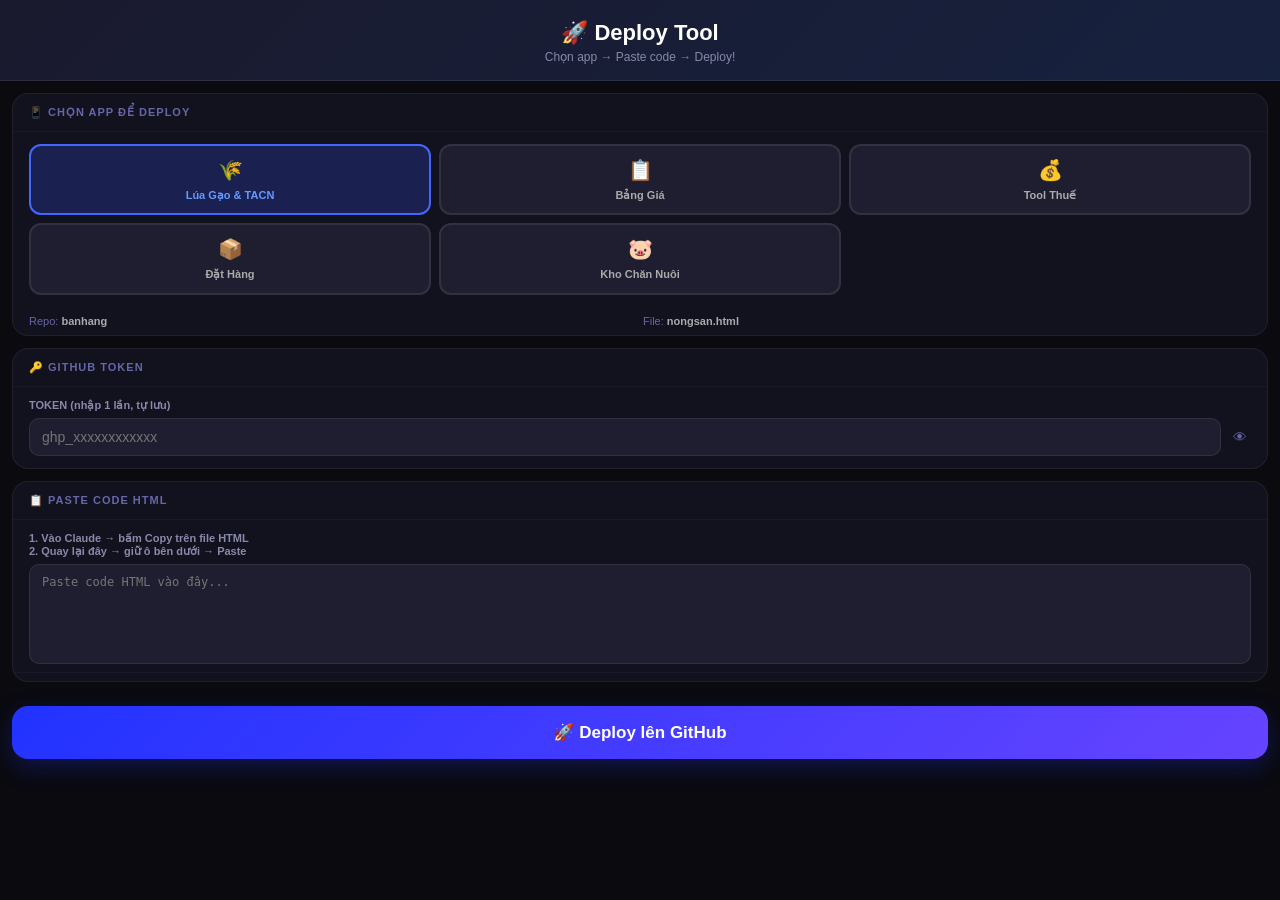
==== commit 8ff24fb6: "🚀 Deploy index.html - 13:11:00 9/6/2026" ====
--- a/index.html
+++ b/index.html
@@ -1,132 +1,307 @@
-<!DOCTYPE html>
-<html lang="vi">
-<head>
-    <meta charset="UTF-8">
-    <meta name="viewport" content="width=device-width, initial-scale=1.0">
-    <title>Quản Lý Bán Hàng - Bản Fix Tồn Kho & ID</title>
-    <style>
-        /* GIỮ NGUYÊN GIAO DIỆN CŨ CỦA BẠN */
-        body { font-family: 'Times New Roman', serif; background: #f5f4f0; max-width: 430px; margin: 0 auto; padding: 10px; }
-        .card { background: #fff; border-radius: 12px; padding: 15px; margin-bottom: 12px; border: 1px solid #e0ddd8; box-shadow: 0 2px 4px rgba(0,0,0,0.05); }
-        .btn { width: 100%; padding: 12px; border-radius: 10px; border: none; background: linear-gradient(135deg,#1a3a6b,#c0392b); color: #fff; font-weight: bold; cursor: pointer; margin-top: 10px; }
-        .inp { width: 100%; padding: 10px; margin: 8px 0; border-radius: 8px; border: 1px solid #ccc; font-size: 14px; }
-        .st { font-size: 12px; font-weight: bold; color: #555; }
-        /* Style cho phần sửa tồn kho đầu kỳ */
-        .edit-row { display: flex; justify-content: space-between; align-items: center; padding: 8px 0; border-bottom: 1px solid #eee; }
-        .qty-badge { background: #fff3f3; color: #c0392b; padding: 4px 10px; border-radius: 6px; font-weight: bold; cursor: pointer; border: 1px dashed #c0392b; }
-        .nav-tabs { display: flex; gap: 5px; margin-bottom: 15px; }
-        .tab-btn { flex: 1; padding: 8px; border-radius: 8px; border: 1px solid #ddd; background: #fff; cursor: pointer; font-size: 12px; }
-        .tab-btn.active { background: #1a3a6b; color: #fff; border-color: #1a3a6b; }
-    </style>
-</head>
-<body>
-    <div id="app">
-        <div class="nav-tabs">
-            <button class="tab-btn" id="btn-p" onclick="showTab('products')">📦 Hàng Hóa</button>
-            <button class="tab-btn" id="btn-r" onclick="showTab('report')">📊 Báo Cáo</button>
-        </div>
-
-        <div id="tab-products">
-            <div class="card">
-                <div class="st">➕ THÊM SẢN PHẨM MỚI</div>
-                <input id="p_name" class="inp" placeholder="Tên sản phẩm (Ví dụ: Nếp Sáp)">
-                <input id="p_price" type="number" class="inp" placeholder="Giá bán">
-                <input id="p_stock" type="number" class="inp" placeholder="Tồn thực tế đầu kỳ">
-                <button class="btn" onclick="saveProduct()">Lưu Vào Hệ Thống</button>
-            </div>
-            <div id="product-list"></div>
-        </div>
-
-        <div id="tab-report" style="display:none">
-            <div class="card">
-                <div class="st">📊 TỒN KHO THÁNG 4 (Sửa tay tại mỗi dòng)</div>
-                <p style="font-size:10px; color:#666; margin: 5px 0 10px 0">Nhấn vào số màu đỏ để sửa lại số tồn thực tế.</p>
-                <div id="report-list"></div>
-            </div>
-        </div>
-    </div>
-
-<script>
-    // Dữ liệu được lưu trữ trong trình duyệt của bạn
-    let S = JSON.parse(localStorage.getItem('user_data_store')) || {
-        products: []
-    };
-
-    // 1. Sửa lỗi lấy nhầm dữ liệu (ID duy nhất)
-    function saveProduct() {
-        const name = document.getElementById('p_name').value;
-        const price = document.getElementById('p_price').value;
-        const stock = document.getElementById('p_stock').value;
-
-        if(!name) return alert("Vui lòng nhập tên hàng!");
-
-        const newProduct = {
-            id: "PROD-" + Date.now(), // Sử dụng thời gian để tạo ID, không bao giờ trùng 
-            name: name,
-            price: Number(price) || 0,
-            openingStock: Number(stock) || 0
-        };
-
-        S.products.push(newProduct);
-        updateData();
-        alert("Đã thêm hàng mới thành công!");
-        document.getElementById('p_name').value = '';
-    }
-
-    // 2. Chức năng sửa tay từng dòng tồn kho 
-    function editStockRow(id) {
-        const p = S.products.find(x => x.id === id);
-        const newValue = prompt(`Nhập số tồn kho thực tế cho: ${p.name}`, p.openingStock);
-        
-        if (newValue !== null) {
-            p.openingStock = Number(newValue) || 0;
-            updateData();
-        }
-    }
-
-    function updateData() {
-        localStorage.setItem('user_data_store', JSON.stringify(S));
-        render();
-    }
-
-    function showTab(tab) {
-        document.getElementById('tab-products').style.display = tab === 'products' ? 'block' : 'none';
-        document.getElementById('tab-report').style.display = tab === 'report' ? 'block' : 'none';
-        document.getElementById('btn-p').classList.toggle('active', tab === 'products');
-        document.getElementById('btn-r').classList.toggle('active', tab === 'report');
-    }
-
-    function render() {
-        // Vẽ danh sách hàng hóa
-        const pList = document.getElementById('product-list');
-        pList.innerHTML = S.products.map(p => `
-            <div class="card" style="display:flex; justify-content:space-between; align-items:center">
-                <div><b>${p.name}</b><br><small>Giá: ${p.price.toLocaleString()}đ</small></div>
-                <button onclick="deleteProduct('${p.id}')" style="color:red; border:none; background:none; font-size:10px">Xóa</button>
-            </div>
-        `).join('');
-
-        // Vẽ danh sách báo cáo có thể sửa tay
-        const rList = document.getElementById('report-list');
-        rList.innerHTML = S.products.map(p => `
-            <div class="edit-row">
-                <span style="font-size:13px">${p.name}</span>
-                <span class="qty-badge" onclick="editStockRow('${p.id}')">${p.openingStock}</span>
-            </div>
-        `).join('');
-    }
-
-    function deleteProduct(id) {
-        if(confirm("Xóa sản phẩm này?")) {
-            S.products = S.products.filter(p => p.id !== id);
-            updateData();
-        }
-    }
-
-    window.onload = () => {
-        showTab('products');
-        render();
-    };
-</script>
-</body>
-</html>
+<!DOCTYPE html>
+
+<html lang="vi">
+<head>
+<meta charset="UTF-8">
+<meta name="viewport" content="width=device-width, initial-scale=1.0, maximum-scale=1.0">
+<meta name="apple-mobile-web-app-capable" content="yes">
+<meta name="apple-mobile-web-app-title" content="🚀 Deploy Tool">
+<title>🚀 Deploy Tool</title>
+<style>
+  * { box-sizing: border-box; margin: 0; padding: 0; }
+  body { font-family: -apple-system, BlinkMacSystemFont, sans-serif; background: #0a0a0f; color: #e8e8f0; min-height: 100vh; padding-bottom: env(safe-area-inset-bottom); }
+  .header { background: linear-gradient(135deg, #1a1a2e, #16213e); padding: 20px 16px 16px; text-align: center; border-bottom: 1px solid #ffffff15; }
+  .header h1 { font-size: 22px; font-weight: 800; color: #fff; }
+  .header p { font-size: 12px; color: #8888aa; margin-top: 4px; }
+  .section { margin: 12px; background: #12121e; border-radius: 16px; border: 1px solid #ffffff10; overflow: hidden; }
+  .section-title { padding: 12px 16px; font-size: 11px; font-weight: 700; color: #6666aa; text-transform: uppercase; letter-spacing: 1px; border-bottom: 1px solid #ffffff08; }
+  .field { padding: 12px 16px; border-bottom: 1px solid #ffffff08; }
+  .field:last-child { border-bottom: none; }
+  .field label { font-size: 11px; color: #8888aa; font-weight: 600; display: block; margin-bottom: 6px; }
+  .field input, .field select, .field textarea {
+    width: 100%; background: #1e1e30; border: 1px solid #ffffff15; border-radius: 10px;
+    color: #e8e8f0; font-size: 14px; padding: 10px 12px; outline: none; -webkit-appearance: none;
+  }
+  .field input:focus, .field textarea:focus { border-color: #4444ff55; background: #22223a; }
+  .field textarea { height: 100px; resize: none; font-family: monospace; font-size: 12px; }
+  /* App selector */
+  .app-grid { display: grid; grid-template-columns: 1fr 1fr 1fr; gap: 8px; padding: 12px 16px; }
+  .app-btn {
+    padding: 10px 6px; border-radius: 12px; border: 2px solid #ffffff15;
+    background: #1e1e30; color: #aaa; font-size: 11px; font-weight: 700;
+    text-align: center; cursor: pointer; transition: all 0.15s; -webkit-tap-highlight-color: transparent;
+    line-height: 1.4;
+  }
+  .app-btn.active { border-color: #4466ff; background: #1a2050; color: #6699ff; }
+  .app-btn .icon { font-size: 20px; display: block; margin-bottom: 4px; }
+  .status-box { margin: 0 12px; background: #0d1117; border-radius: 16px; border: 1px solid #ffffff10; padding: 14px 16px; font-family: monospace; font-size: 12px; min-height: 60px; max-height: 200px; overflow-y: auto; color: #44ff88; display: none; }
+  .status-box.show { display: block; }
+  .status-line { padding: 2px 0; line-height: 1.6; }
+  .status-line.err { color: #ff4455; }
+  .status-line.info { color: #8888cc; }
+  .status-line.warn { color: #ffaa33; }
+  .btn-deploy { margin: 12px; width: calc(100% - 24px); padding: 16px; border: none; border-radius: 16px; font-size: 17px; font-weight: 800; cursor: pointer; background: linear-gradient(135deg, #2233ff, #6644ff); color: #fff; box-shadow: 0 8px 24px #2233ff44; -webkit-tap-highlight-color: transparent; }
+  .btn-deploy:disabled { background: #333; box-shadow: none; color: #666; }
+  .progress { margin: 0 12px 8px; height: 4px; background: #1e1e30; border-radius: 4px; overflow: hidden; display: none; }
+  .progress.show { display: block; }
+  .progress-bar { height: 100%; background: linear-gradient(90deg, #2233ff, #44aaff); border-radius: 4px; width: 0%; transition: width 0.5s ease; }
+  .success-banner { margin: 0 12px 12px; background: #0d2a1a; border: 1px solid #44ff8833; border-radius: 16px; padding: 16px; display: none; text-align: center; }
+  .success-banner.show { display: block; }
+  .success-banner h3 { color: #44ff88; font-size: 16px; margin-bottom: 8px; }
+  .btn-open { display: block; margin-top: 10px; padding: 12px; background: #2233ff; border-radius: 12px; color: #fff; font-weight: 700; font-size: 14px; text-decoration: none; text-align: center; }
+  .info-row { display: grid; grid-template-columns: 1fr 1fr; gap: 6px; padding: 8px 16px; font-size: 11px; color: #6666aa; }
+  .toggle-pw { background: none; border: none; color: #6666aa; font-size: 14px; cursor: pointer; padding: 0 4px; }
+  .row { display: flex; gap: 8px; align-items: center; }
+  .row input { flex: 1; }
+  .size-badge { font-size: 10px; color: #6666aa; text-align: right; padding: 0 16px 8px; }
+</style>
+</head>
+<body>
+
+<div class="header">
+  <h1>🚀 Deploy Tool</h1>
+  <p>Chọn app → Paste code → Deploy!</p>
+</div>
+
+<!-- CHỌN APP -->
+
+<div class="section">
+  <div class="section-title">📱 Chọn App để Deploy</div>
+  <div class="app-grid">
+    <div class="app-btn active" id="app-banhang" onclick="selectApp('banhang')">
+      <span class="icon">🌾</span>Lúa Gạo & TACN
+    </div>
+    <div class="app-btn" id="app-banggia" onclick="selectApp('banggia')">
+      <span class="icon">📋</span>Bảng Giá
+    </div>
+    <div class="app-btn" id="app-thue" onclick="selectApp('thue')">
+      <span class="icon">💰</span>Tool Thuế
+    </div>
+    <div class="app-btn" id="app-dathang" onclick="selectApp('dathang')">
+      <span class="icon">📦</span>Đặt Hàng
+    </div>
+    <div class="app-btn" id="app-chonnuoi" onclick="selectApp('chonnuoi')">
+      <span class="icon">🐷</span>Kho Chăn Nuôi
+    </div>
+  </div>
+  <div class="info-row">
+    <span>Repo: <strong id="info-repo" style="color:#aaa;">banhang</strong></span>
+    <span>File: <strong id="info-file" style="color:#aaa;">nongsan.html</strong></span>
+  </div>
+</div>
+
+<!-- TOKEN -->
+
+<div class="section">
+  <div class="section-title">🔑 GitHub Token <span id="token-saved" style="font-size:10px;color:#44ff88;display:none;">✓ Đã lưu</span></div>
+  <div class="field">
+    <label>TOKEN (nhập 1 lần, tự lưu)</label>
+    <div class="row">
+      <input type="password" id="gh-token" placeholder="ghp_xxxxxxxxxxxx" autocomplete="off" oninput="autoSaveToken()">
+      <button class="toggle-pw" onclick="togglePw()">👁</button>
+    </div>
+  </div>
+</div>
+
+<!-- PASTE CODE -->
+
+<div class="section">
+  <div class="section-title">📋 Paste Code HTML</div>
+  <div class="field" style="padding-bottom:4px;">
+    <label>1. Vào Claude → bấm Copy trên file HTML<br>2. Quay lại đây → giữ ô bên dưới → Paste</label>
+    <textarea id="html-code" placeholder="Paste code HTML vào đây..." oninput="updateSize()"></textarea>
+  </div>
+  <div class="size-badge" id="file-size"></div>
+</div>
+
+<!-- DEPLOY -->
+
+<button class="btn-deploy" id="btn-deploy" onclick="deploy()">🚀 Deploy lên GitHub</button>
+
+<div class="progress" id="progress"><div class="progress-bar" id="progress-bar"></div></div>
+<div class="status-box" id="log"></div>
+
+<div class="success-banner" id="success-banner">
+  <h3>✅ Deploy thành công!</h3>
+  <p style="color:#8888aa;font-size:12px;margin-bottom:8px;" id="success-note"></p>
+  <a id="btn-open-app" class="btn-open" href="#" target="_blank">🔗 Mở App</a>
+</div>
+
+<div style="height:32px"></div>
+
+<script>
+// Cấu hình các app
+var APPS = {
+  banhang: {
+    label: 'Lúa Gạo & TACN',
+    user: 'tamthanhbl12-collab',
+    repo: 'banhang',
+    file: 'nongsan.html',
+    branch: 'main',
+    url: 'https://banhang.tamthanhbl12.workers.dev/nongsan'
+  },
+  banggia: {
+    label: 'Bảng Giá',
+    user: 'tamthanhbl12-collab',
+    repo: 'banhang',
+    file: 'banggia.html',
+    branch: 'main',
+    url: 'https://banhang.tamthanhbl12.workers.dev/banggia'
+  },
+  thue: {
+    label: 'Tool Thuế',
+    user: 'tamthanhbl12-collab',
+    repo: 'Deploytool',
+    file: 'index.html',
+    branch: 'main',
+    url: 'https://tamthanhbl12-collab.github.io/Deploytool/'
+  },
+  dathang: {
+    label: 'Đặt Hàng',
+    user: 'tamthanhbl12-collab',
+    repo: 'ToolSupport_Trung',
+    file: 'index.html',
+    branch: 'main',
+    url: 'https://tamthanhbl12-collab.github.io/ToolSupport_Trung/'
+  },
+  chonnuoi: {
+    label: 'Kho Chăn Nuôi',
+    user: 'tamthanhbl12-collab',
+    repo: 'Toolyoutube',
+    file: 'index.html',
+    branch: 'main',
+    url: 'https://tamthanhbl12-collab.github.io/Toolyoutube/'
+  }
+};
+
+var currentApp = 'banhang';
+
+window.onload = function() {
+  // Load token
+  var token = localStorage.getItem('deploy_token');
+  if(token) {
+    document.getElementById('gh-token').value = token;
+    document.getElementById('token-saved').style.display = 'inline';
+  }
+  // Load last app
+  var lastApp = localStorage.getItem('deploy_last_app');
+  if(lastApp && APPS[lastApp]) selectApp(lastApp);
+  else selectApp('banhang');
+};
+
+function selectApp(key) {
+  currentApp = key;
+  localStorage.setItem('deploy_last_app', key);
+  // Update buttons
+  Object.keys(APPS).forEach(function(k) {
+    document.getElementById('app-'+k).classList.toggle('active', k===key);
+  });
+  // Update info
+  var app = APPS[key];
+  document.getElementById('info-repo').textContent = app.repo;
+  document.getElementById('info-file').textContent = app.file;
+  // Reset success
+  document.getElementById('success-banner').classList.remove('show');
+  document.getElementById('log').innerHTML = '';
+  document.getElementById('log').classList.remove('show');
+}
+
+function autoSaveToken() {
+  var token = document.getElementById('gh-token').value.trim();
+  if(token.length > 10) {
+    localStorage.setItem('deploy_token', token);
+    document.getElementById('token-saved').style.display = 'inline';
+  }
+}
+
+function togglePw() {
+  var inp = document.getElementById('gh-token');
+  inp.type = inp.type === 'password' ? 'text' : 'password';
+}
+
+function updateSize() {
+  var code = document.getElementById('html-code').value;
+  var kb = (new Blob([code]).size / 1024).toFixed(1);
+  document.getElementById('file-size').textContent = code ? kb + ' KB' : '';
+}
+
+function log(msg, type) {
+  var box = document.getElementById('log');
+  box.classList.add('show');
+  var line = document.createElement('div');
+  line.className = 'status-line ' + (type||'');
+  line.textContent = msg;
+  box.appendChild(line);
+  box.scrollTop = box.scrollHeight;
+}
+
+function setProgress(pct) {
+  document.getElementById('progress').classList.add('show');
+  document.getElementById('progress-bar').style.width = pct + '%';
+}
+
+async function deploy() {
+  var token = document.getElementById('gh-token').value.trim();
+  var code = document.getElementById('html-code').value;
+  var app = APPS[currentApp];
+
+  if(!token) { alert('Vui lòng nhập GitHub Token!'); return; }
+  if(!code || code.length < 100) { alert('Vui lòng paste code HTML!'); return; }
+
+  document.getElementById('log').innerHTML = '';
+  document.getElementById('success-banner').classList.remove('show');
+  document.getElementById('btn-deploy').disabled = true;
+  document.getElementById('btn-deploy').textContent = '⏳ Đang deploy...';
+
+  try {
+    log('📱 App: ' + app.label, 'info');
+    log('📁 ' + app.user + '/' + app.repo + ' → ' + app.file, 'info');
+    setProgress(10);
+
+    var apiUrl = 'https://api.github.com/repos/' + app.user + '/' + app.repo + '/contents/' + app.file;
+    var headers = {
+      'Authorization': 'token ' + token,
+      'Accept': 'application/vnd.github.v3+json',
+      'Content-Type': 'application/json'
+    };
+
+    // Get SHA
+    var sha = null;
+    try {
+      var getRes = await fetch(apiUrl + '?ref=' + app.branch, {headers});
+      if(getRes.ok) { var d = await getRes.json(); sha = d.sha; log('✓ File cũ: ' + Math.round(d.size/1024) + ' KB', 'info'); }
+    } catch(e){}
+    setProgress(30);
+
+    log('🔐 Mã hóa ' + (new Blob([code]).size/1024).toFixed(1) + ' KB...', 'info');
+    var encoded = btoa(unescape(encodeURIComponent(code)));
+    setProgress(55);
+
+    log('🚀 Đang push lên GitHub...', 'info');
+    var body = { message: '🚀 Deploy ' + app.file + ' - ' + new Date().toLocaleString('vi-VN'), content: encoded, branch: app.branch };
+    if(sha) body.sha = sha;
+
+    var res = await fetch(apiUrl, { method: 'PUT', headers, body: JSON.stringify(body) });
+    if(!res.ok) { var err = await res.json(); throw new Error(err.message || 'Lỗi ' + res.status); }
+
+    log('✅ Push thành công!', 'ok');
+    setProgress(100);
+
+    // Show success
+    document.getElementById('success-note').textContent = 'Chờ 15-30 giây rồi mở app';
+    document.getElementById('btn-open-app').href = app.url;
+    document.getElementById('btn-open-app').textContent = '🔗 Mở ' + app.label;
+    document.getElementById('success-banner').classList.add('show');
+
+  } catch(e) {
+    log('❌ ' + e.message, 'err');
+    log('💡 Kiểm tra Token và kết nối mạng', 'warn');
+  } finally {
+    document.getElementById('btn-deploy').disabled = false;
+    document.getElementById('btn-deploy').textContent = '🚀 Deploy lên GitHub';
+  }
+}
+</script>
+
+</body>
+</html>
